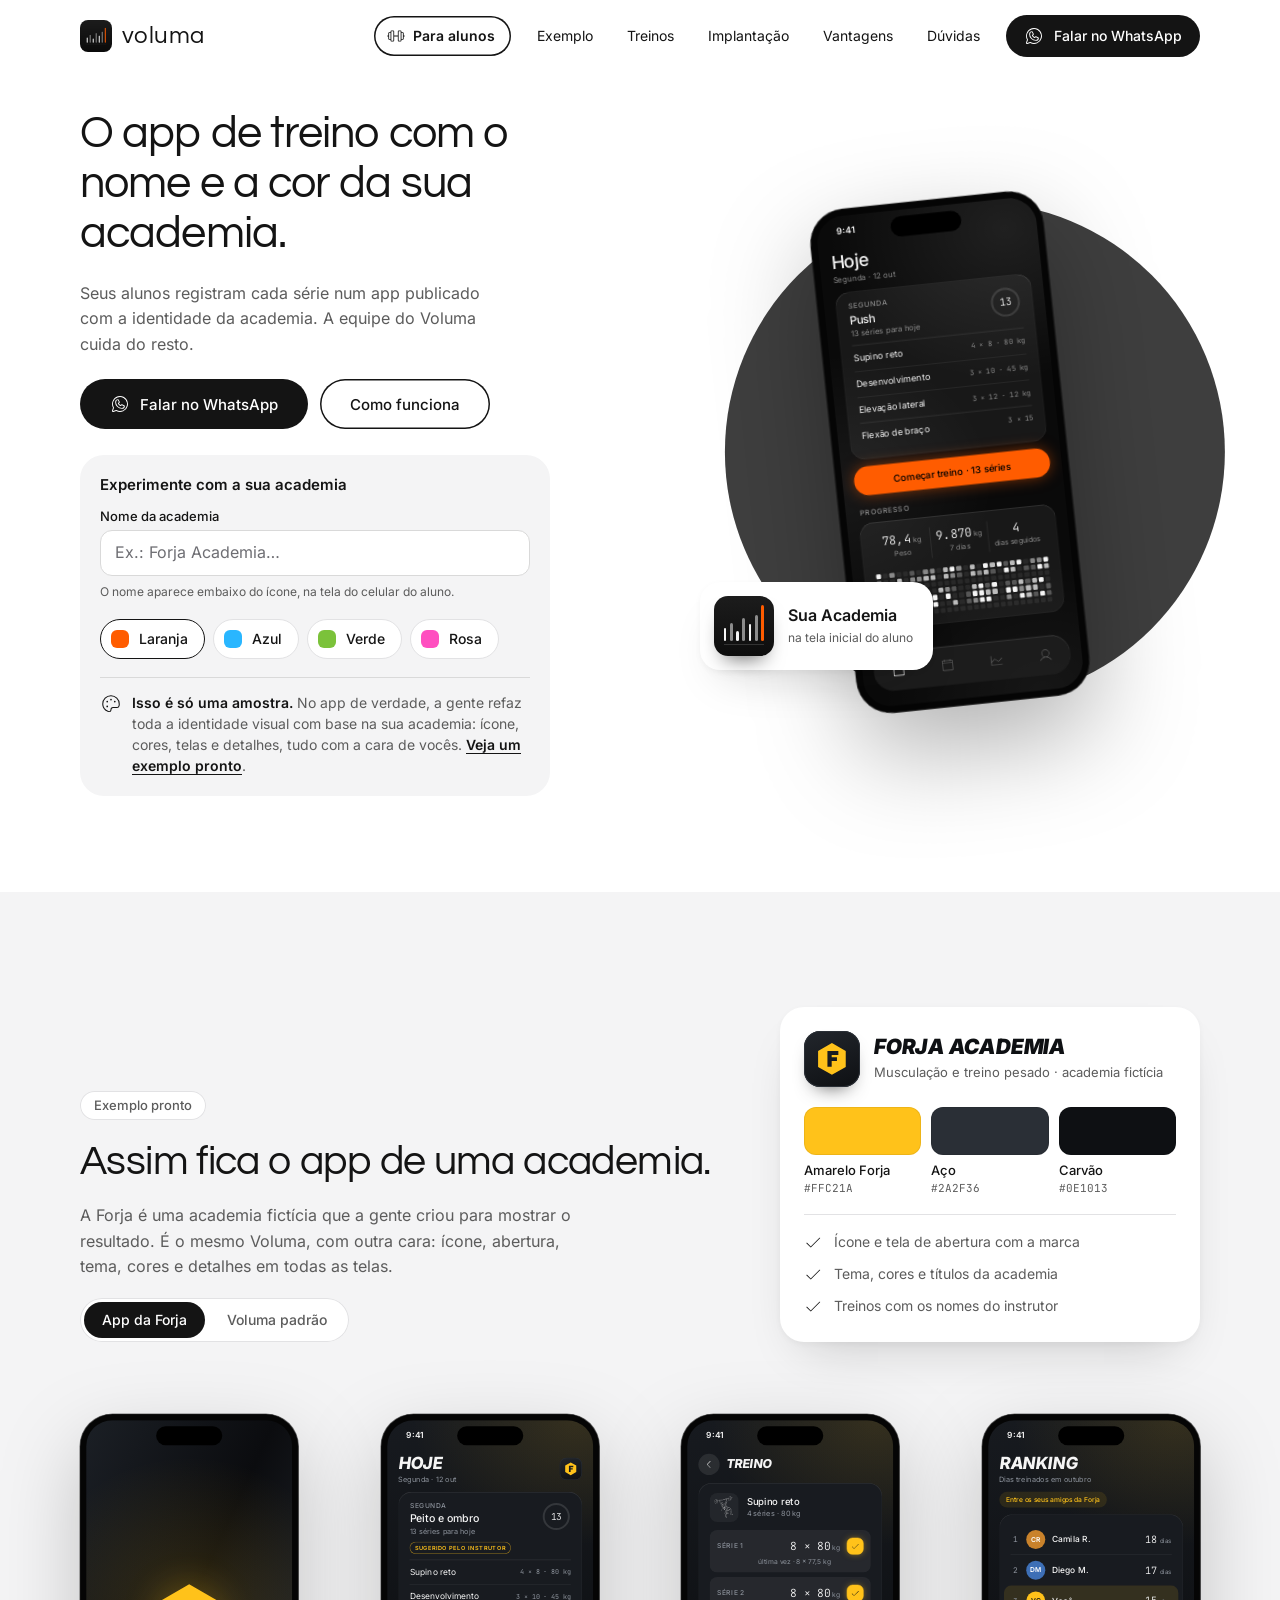
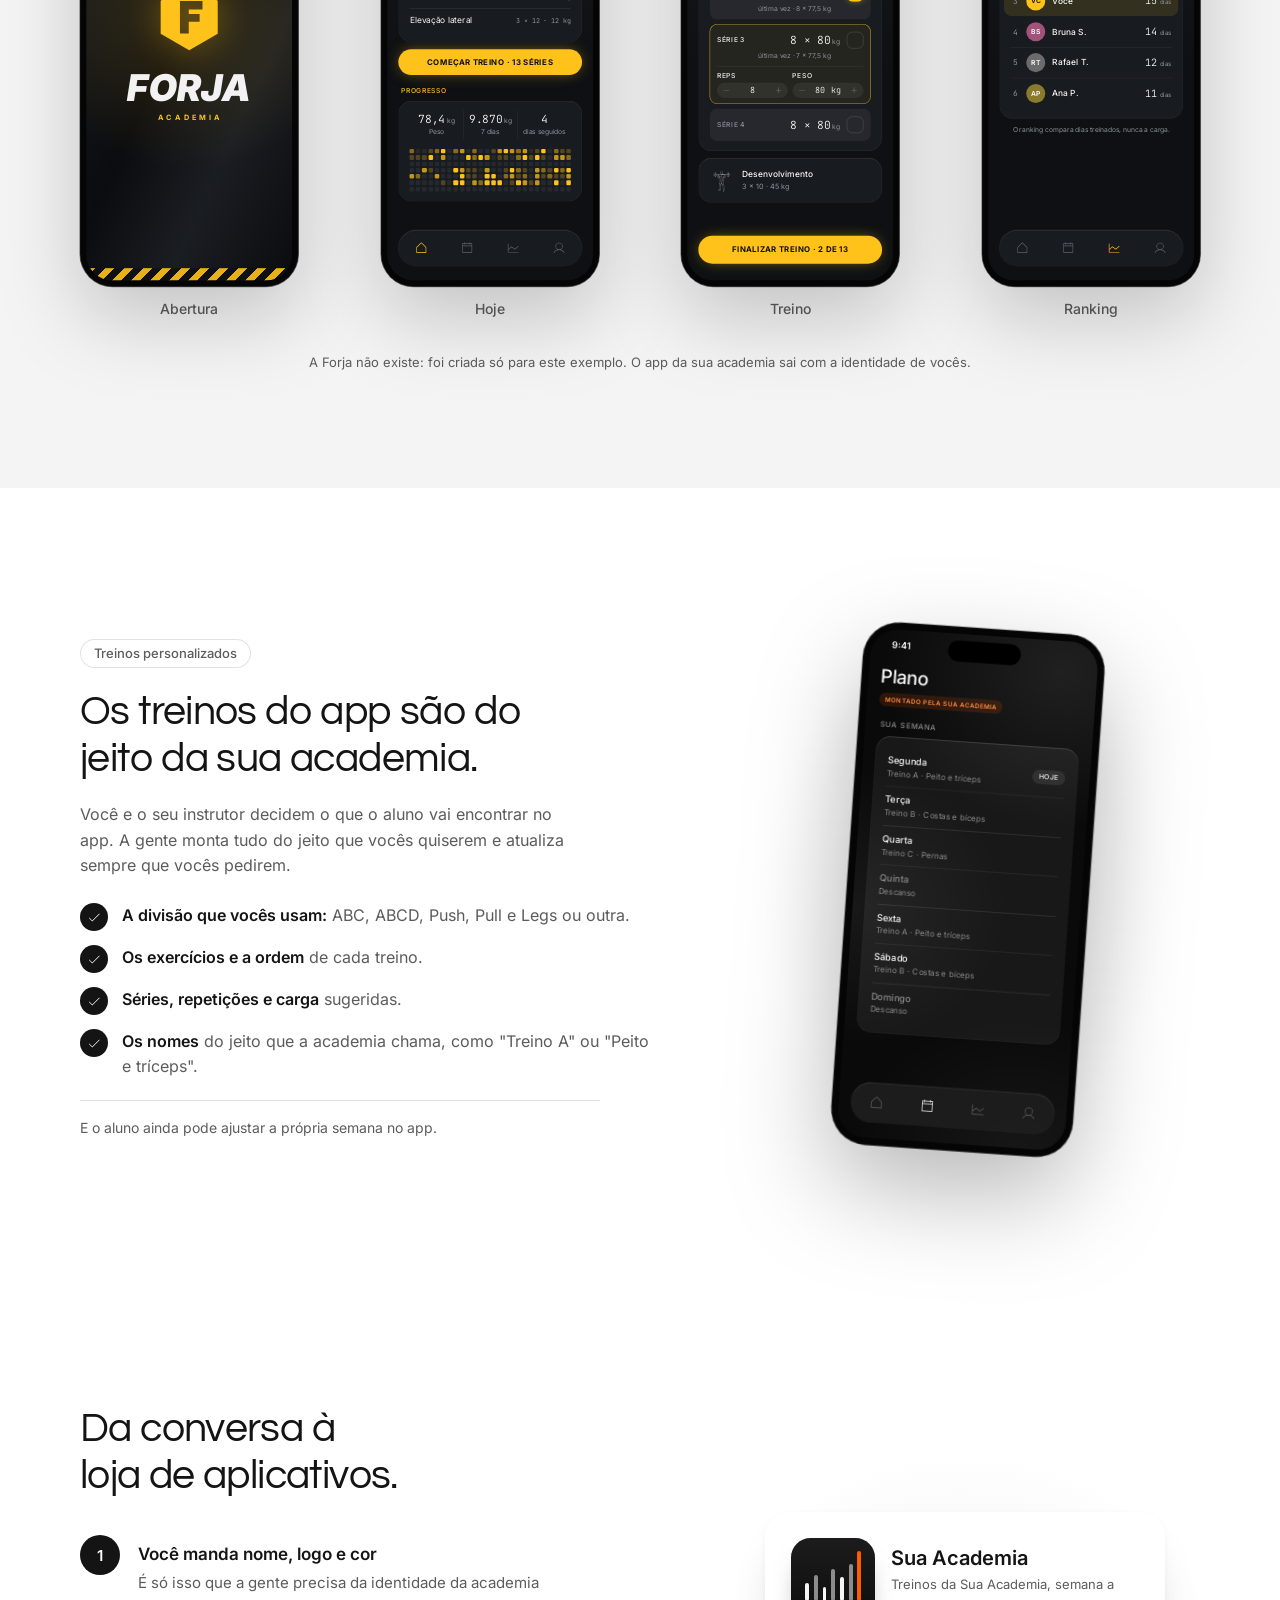
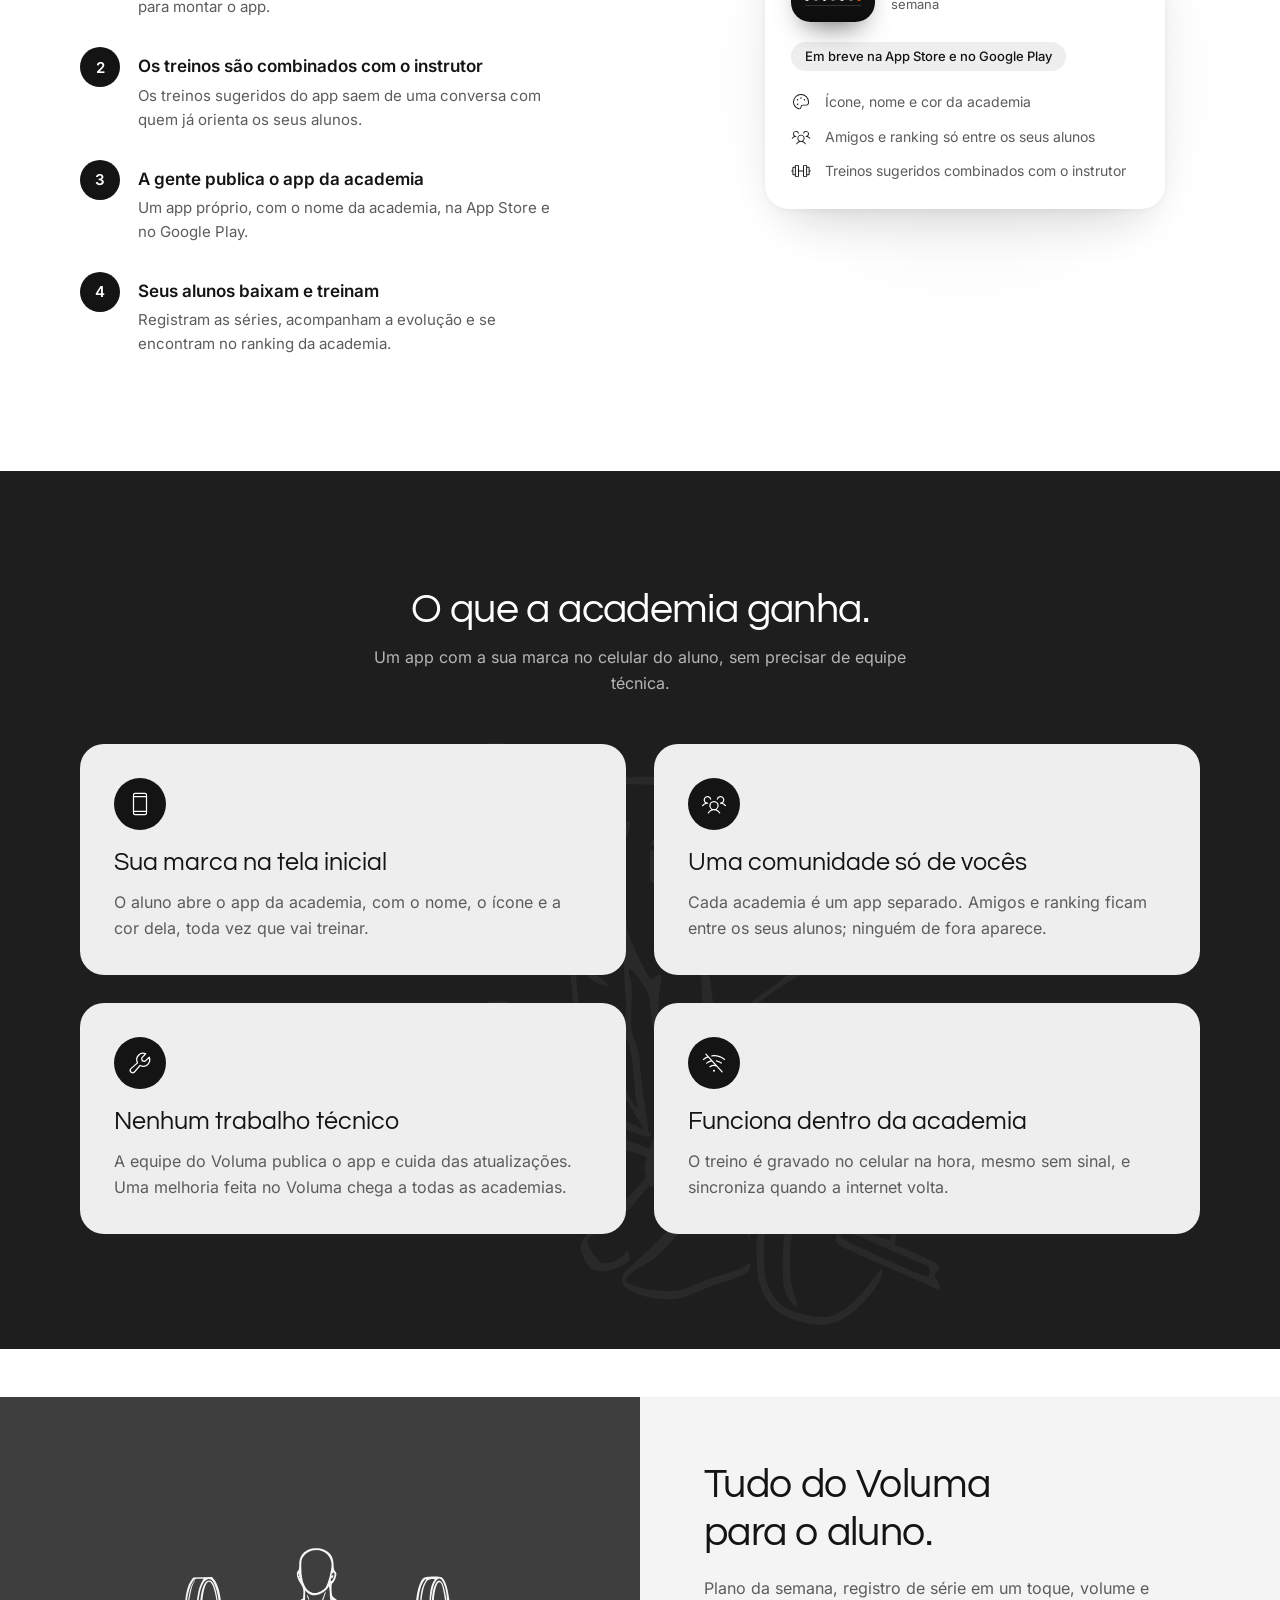
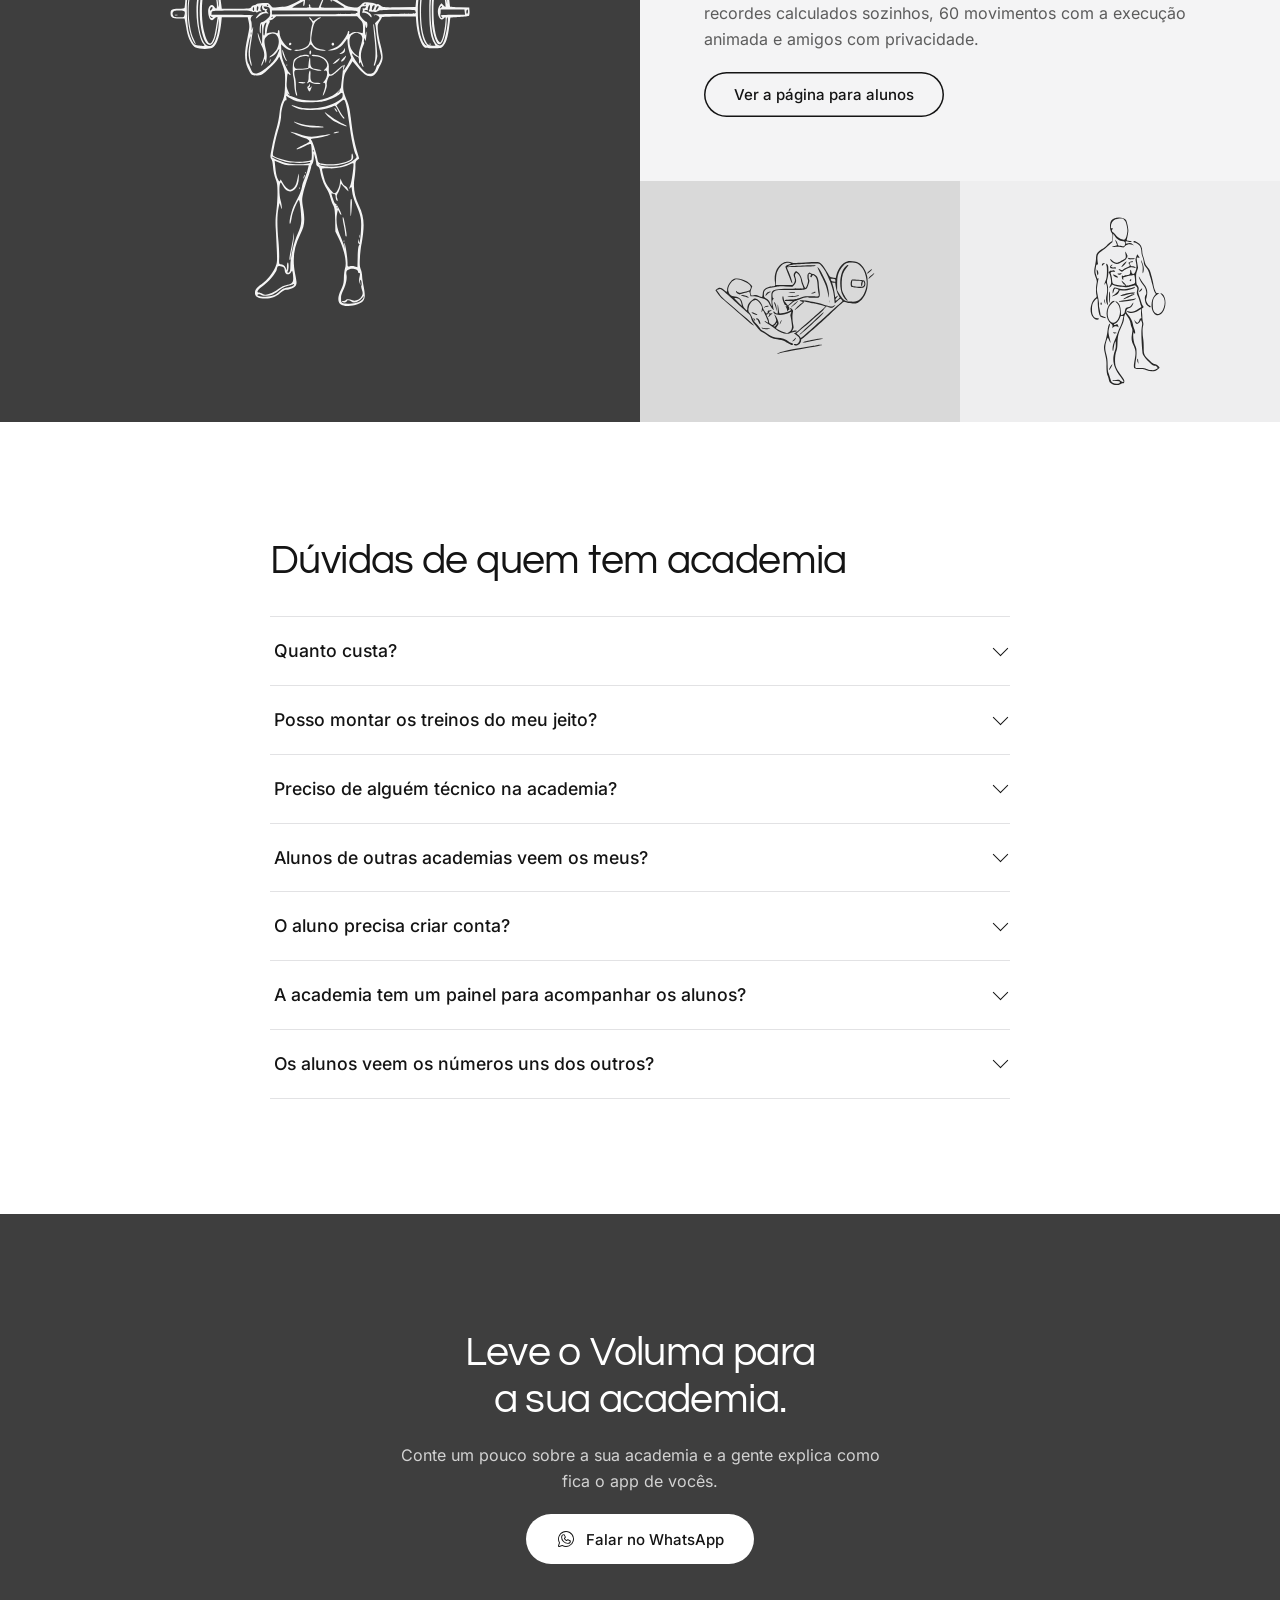
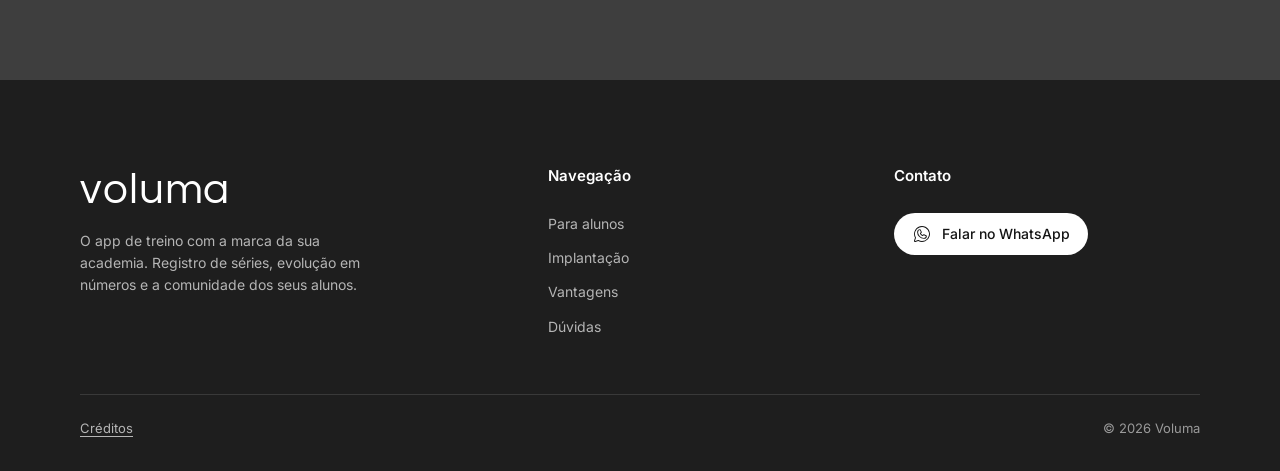
==== academias.html @ 9656b6da "Mostra um exemplo pronto de academia e destaca os treinos personalizados Na pagina para academias: -" ====
<!doctype html>
<html lang="pt-BR">
<head>
  <meta charset="utf-8">
  <meta name="viewport" content="width=device-width, initial-scale=1">
  <title>Voluma para academias · O app de treino com a marca da sua academia</title>
  <meta name="description" content="Seus alunos registram cada série num app com o nome, o ícone e a cor da sua academia. A equipe do Voluma publica e mantém o app para você.">
  <meta name="theme-color" content="#FFFFFF">
  <meta name="color-scheme" content="light">
  <meta property="og:title" content="Voluma para academias">
  <meta property="og:description" content="O app de treino com o nome e a cor da sua academia.">
  <meta property="og:type" content="website">
  <meta property="og:image" content="assets/icon.png">
  <link rel="icon" type="image/png" href="assets/icon.png">
  <link rel="apple-touch-icon" href="assets/icon.png">
  <link rel="preload" href="assets/fonts/questrial-latin-400-normal.woff2" as="font" type="font/woff2" crossorigin>
  <link rel="preload" href="assets/fonts/inter-latin-wght-normal.woff2" as="font" type="font/woff2" crossorigin>
  <link rel="stylesheet" href="styles.css?v=17">
</head>
<body>
  <a class="skip" href="#conteudo">Pular para o conteúdo</a>

  <!-- Sprite de icones: Phosphor Icons (peso light), MIT -->
  <svg width="0" height="0" style="position:absolute" aria-hidden="true">
    <symbol id="i-apple" viewBox="0 0 256 256"><path d="M219.4,167.84C201.71,155.69,198,135.12,198,120c0-18.42,13.86-34.29,22.12-42.12a6,6,0,0,0,0-8.71C208,57.7,187.07,50,168,50a70.23,70.23,0,0,0-40,12.55,69.6,69.6,0,0,0-89.31,8.08A72.63,72.63,0,0,0,18,123.35a125.11,125.11,0,0,0,39.53,88.33A37.85,37.85,0,0,0,83.6,222h87.7A37.83,37.83,0,0,0,199,210.07a122.6,122.6,0,0,0,17.54-24.2c6.55-12,5.77-13.75,5-15.48A6.07,6.07,0,0,0,219.4,167.84Zm-29.23,34A25.82,25.82,0,0,1,171.3,210H83.6A25.85,25.85,0,0,1,65.78,203,113.21,113.21,0,0,1,30,123a60.55,60.55,0,0,1,17.21-44A56.82,56.82,0,0,1,88,62h.81a57.35,57.35,0,0,1,35.44,12.71,6,6,0,0,0,7.5,0A57.39,57.39,0,0,1,168,62c13.89,0,28.81,4.68,39.11,12-9.44,10.14-21.1,26.59-21.1,46,0,23.78,7.81,42.6,22.66,54.77A107.33,107.33,0,0,1,190.17,201.89Zm-60-171.39A38,38,0,0,1,167,2h1a6,6,0,0,1,0,12h-1a26,26,0,0,0-25.18,19.5,6,6,0,1,1-11.62-3Z"/></symbol>
    <symbol id="i-play" viewBox="0 0 256 256"><path d="M238.84,115.93,71,19.89a14,14,0,0,0-14.12,0A13.68,13.68,0,0,0,50,31.87V224.13a13.68,13.68,0,0,0,6.92,11.94,14,14,0,0,0,14.12,0l167.8-96a13.75,13.75,0,0,0,0-24.14ZM62,217.5V38.5L151.51,128Zm98-81,22.19,22.19L78.4,218.07ZM78.4,37.93l103.79,59.4L160,119.52ZM233,129.58l-.1.06L193,152.49,168.49,128,193,103.51l39.94,22.85.1.06a1.76,1.76,0,0,1,0,3.16Z"/></symbol>
    <symbol id="i-wifi-slash" viewBox="0 0 256 256"><path d="M138,204a10,10,0,1,1-10-10A10,10,0,0,1,138,204ZM52.44,36A6,6,0,0,0,43.56,44L61.33,63.58a169.41,169.41,0,0,0-41.14,25,6,6,0,1,0,7.62,9.27A157.58,157.58,0,0,1,69.91,73l26.48,29.13a122.21,122.21,0,0,0-44.12,22.19,6,6,0,0,0,7.46,9.41,110,110,0,0,1,45.87-21.47l31.13,34.25A74.4,74.4,0,0,0,128,146a73.44,73.44,0,0,0-43.53,14.15A6,6,0,0,0,88,171a5.93,5.93,0,0,0,3.53-1.15,62,62,0,0,1,59.76-7.31L203.56,220a6,6,0,0,0,8.88-8.08ZM235.81,88.55A170.32,170.32,0,0,0,128,50a173.45,173.45,0,0,0-21.76,1.38,6,6,0,1,0,1.52,11.9A160.58,160.58,0,0,1,128,62,158.26,158.26,0,0,1,228.19,97.82a6,6,0,1,0,7.62-9.27Zm-39.54,45.2A6,6,0,0,0,200,135a6,6,0,0,0,3.73-10.7,122.26,122.26,0,0,0-50.9-23.81,6,6,0,1,0-2.43,11.75A110,110,0,0,1,196.27,133.75Z"/></symbol>
    <symbol id="i-lock" viewBox="0 0 256 256"><path d="M208,82H174V56a46,46,0,0,0-92,0V82H48A14,14,0,0,0,34,96V208a14,14,0,0,0,14,14H208a14,14,0,0,0,14-14V96A14,14,0,0,0,208,82ZM94,56a34,34,0,0,1,68,0V82H94ZM210,208a2,2,0,0,1-2,2H48a2,2,0,0,1-2-2V96a2,2,0,0,1,2-2H208a2,2,0,0,1,2,2Z"/></symbol>
    <symbol id="i-cloud" viewBox="0 0 256 256"><path d="M188.24,164.24a6,6,0,0,1-8.48,0L158,142.49V208a6,6,0,0,1-12,0V142.49l-21.76,21.75a6,6,0,0,1-8.48-8.48l32-32a6,6,0,0,1,8.48,0l32,32A6,6,0,0,1,188.24,164.24ZM160,42A86.1,86.1,0,0,0,82.43,90.88,62,62,0,1,0,72,214h40a6,6,0,0,0,0-12H72a50,50,0,0,1,0-100,50.68,50.68,0,0,1,5.91.36A85.54,85.54,0,0,0,74,128a6,6,0,0,0,12,0,74,74,0,1,1,103.6,67.85,6,6,0,0,0,4.8,11A86,86,0,0,0,160,42Z"/></symbol>
    <symbol id="i-eye-slash" viewBox="0 0 256 256"><path d="M52.44,36A6,6,0,0,0,43.56,44L64.44,67c-37.28,21.9-53.23,57-53.92,58.57a6,6,0,0,0,0,4.88c.34.77,8.66,19.22,27.24,37.8C55,185.47,84.62,206,128,206a124.91,124.91,0,0,0,52.57-11.25l23,25.29a6,6,0,0,0,8.88-8.08Zm48.62,71.32,45,49.52a34,34,0,0,1-45-49.52ZM128,194c-31.38,0-58.78-11.42-81.45-33.93A134.57,134.57,0,0,1,22.69,128c4.29-8.2,20.1-35.18,50-51.91L92.89,98.3a46,46,0,0,0,61.35,67.48l17.81,19.6A113.47,113.47,0,0,1,128,194Zm6.4-99.4a6,6,0,0,1,2.25-11.79,46.17,46.17,0,0,1,37.15,40.87,6,6,0,0,1-5.42,6.53l-.56,0a6,6,0,0,1-6-5.45A34.1,34.1,0,0,0,134.4,94.6Zm111.08,35.85c-.41.92-10.37,23-32.86,43.12a6,6,0,1,1-8-8.94A134.07,134.07,0,0,0,233.31,128a134.67,134.67,0,0,0-23.86-32.07C186.78,73.42,159.38,62,128,62a120.19,120.19,0,0,0-19.69,1.6,6,6,0,1,1-2-11.83A131.12,131.12,0,0,1,128,50c43.38,0,73,20.54,90.24,37.76,18.58,18.58,26.9,37,27.24,37.81A6,6,0,0,1,245.48,130.45Z"/></symbol>
    <symbol id="i-user-plus" viewBox="0 0 256 256"><path d="M254,136a6,6,0,0,1-6,6H230v18a6,6,0,0,1-12,0V142H200a6,6,0,0,1,0-12h18V112a6,6,0,0,1,12,0v18h18A6,6,0,0,1,254,136Zm-57.41,60.14a6,6,0,1,1-9.18,7.72C166.9,179.45,138.69,166,108,166s-58.89,13.45-79.41,37.86a6,6,0,0,1-9.18-7.72C35.14,177.41,55,164.48,77,158.25a66,66,0,1,1,62,0C161,164.48,180.86,177.41,196.59,196.14ZM108,154a54,54,0,1,0-54-54A54.06,54.06,0,0,0,108,154Z"/></symbol>
    <symbol id="i-check" viewBox="0 0 256 256"><path d="M228.24,76.24l-128,128a6,6,0,0,1-8.48,0l-56-56a6,6,0,0,1,8.48-8.48L96,191.51,219.76,67.76a6,6,0,0,1,8.48,8.48Z"/></symbol>
    <symbol id="i-caret-left" viewBox="0 0 256 256"><path d="M164.24,203.76a6,6,0,1,1-8.48,8.48l-80-80a6,6,0,0,1,0-8.48l80-80a6,6,0,0,1,8.48,8.48L88.49,128Z"/></symbol>
    <symbol id="i-plus" viewBox="0 0 256 256"><path d="M222,128a6,6,0,0,1-6,6H134v82a6,6,0,0,1-12,0V134H40a6,6,0,0,1,0-12h82V40a6,6,0,0,1,12,0v82h82A6,6,0,0,1,222,128Z"/></symbol>
    <symbol id="i-minus" viewBox="0 0 256 256"><path d="M222,128a6,6,0,0,1-6,6H40a6,6,0,0,1,0-12H216A6,6,0,0,1,222,128Z"/></symbol>
    <symbol id="i-arrow" viewBox="0 0 256 256"><path d="M198,64V168a6,6,0,0,1-12,0V78.48L68.24,196.24a6,6,0,0,1-8.48-8.48L177.52,70H88a6,6,0,0,1,0-12H192A6,6,0,0,1,198,64Z"/></symbol>
    <symbol id="i-home" viewBox="0 0 256 256"><path d="M217.9,110.1l-80-80a14,14,0,0,0-19.8,0l-80,80A13.92,13.92,0,0,0,34,120v96a6,6,0,0,0,6,6H216a6,6,0,0,0,6-6V120A13.92,13.92,0,0,0,217.9,110.1ZM210,210H46V120a2,2,0,0,1,.58-1.42l80-80a2,2,0,0,1,2.84,0l80,80A2,2,0,0,1,210,120Z"/></symbol>
    <symbol id="i-calendar" viewBox="0 0 256 256"><path d="M208,34H182V24a6,6,0,0,0-12,0V34H86V24a6,6,0,0,0-12,0V34H48A14,14,0,0,0,34,48V208a14,14,0,0,0,14,14H208a14,14,0,0,0,14-14V48A14,14,0,0,0,208,34ZM48,46H74V56a6,6,0,0,0,12,0V46h84V56a6,6,0,0,0,12,0V46h26a2,2,0,0,1,2,2V82H46V48A2,2,0,0,1,48,46ZM208,210H48a2,2,0,0,1-2-2V94H210V208A2,2,0,0,1,208,210Z"/></symbol>
    <symbol id="i-chart" viewBox="0 0 256 256"><path d="M230,208a6,6,0,0,1-6,6H32a6,6,0,0,1-6-6V48a6,6,0,0,1,12,0v98.78l54.05-47.3a6,6,0,0,1,7.55-.28l60.11,45.08,60.34-52.8a6,6,0,0,1,7.9,9l-64,56a6,6,0,0,1-7.55.28L96.29,111.72,38,162.72V202H224A6,6,0,0,1,230,208Z"/></symbol>
    <symbol id="i-user" viewBox="0 0 256 256"><path d="M229.19,213c-15.81-27.32-40.63-46.49-69.47-54.62a70,70,0,1,0-63.44,0C67.44,166.5,42.62,185.67,26.81,213a6,6,0,1,0,10.38,6C56.4,185.81,90.34,166,128,166s71.6,19.81,90.81,53a6,6,0,1,0,10.38-6ZM70,96a58,58,0,1,1,58,58A58.07,58.07,0,0,1,70,96Z"/></symbol>
    <symbol id="i-barbell" viewBox="0 0 256 256"><path d="M248,122H238V88a14,14,0,0,0-14-14H206V64a14,14,0,0,0-14-14H168a14,14,0,0,0-14,14v58H102V64A14,14,0,0,0,88,50H64A14,14,0,0,0,50,64V74H32A14,14,0,0,0,18,88v34H8a6,6,0,0,0,0,12H18v34a14,14,0,0,0,14,14H50v10a14,14,0,0,0,14,14H88a14,14,0,0,0,14-14V134h52v58a14,14,0,0,0,14,14h24a14,14,0,0,0,14-14V182h18a14,14,0,0,0,14-14V134h10a6,6,0,0,0,0-12ZM32,170a2,2,0,0,1-2-2V88a2,2,0,0,1,2-2H50v84Zm58,22a2,2,0,0,1-2,2H64a2,2,0,0,1-2-2V64a2,2,0,0,1,2-2H88a2,2,0,0,1,2,2Zm104,0a2,2,0,0,1-2,2H168a2,2,0,0,1-2-2V64a2,2,0,0,1,2-2h24a2,2,0,0,1,2,2Zm32-24a2,2,0,0,1-2,2H206V86h18a2,2,0,0,1,2,2Z"/></symbol>
    <symbol id="i-storefront" viewBox="0 0 256 256"><path d="M26.22,94.41A6,6,0,0,0,26,96v16A38,38,0,0,0,42,143V216a6,6,0,0,0,6,6H208a6,6,0,0,0,6-6V143A38,38,0,0,0,230,112V96a5.910,5.910,0,0,0-.23-1.64L215.43,44.15A14.07,14.07,0,0,0,202,34H54A14.07,14.07,0,0,0,40.57,44.15Zm25.89-47A2,2,0,0,1,54,46H202a2,2,0,0,1,1.92,1.45L216.05,90H40ZM102,102h52v10a26,26,0,0,1-52,0Zm-64,0H90v10a26,26,0,0,1-38.18,23,6,6,0,0,0-1.65-1A26,26,0,0,1,38,112ZM202,210H54V148.66a38,38,0,0,0,42-16.21,37.95,37.95,0,0,0,64,0,38,38,0,0,0,42,16.21Zm3.83-76a6,6,0,0,0-1.65,1A26,26,0,0,1,166,112V102h52v10A26,26,0,0,1,205.83,134Z"/></symbol>
    <symbol id="i-caret-down" viewBox="0 0 256 256"><path d="M212.24,100.24l-80,80a6,6,0,0,1-8.48,0l-80-80a6,6,0,0,1,8.48-8.48L128,167.51l75.760-75.750a6,6,0,0,1,8.480,8.480Z"/></symbol>
    <symbol id="i-arrow-right" viewBox="0 0 256 256"><path d="M220.24,132.24l-72,72a6,6,0,0,1-8.48-8.48L201.51,134H40a6,6,0,0,1,0-12H201.51L139.76,60.24a6,6,0,0,1,8.48-8.48l72,72A6,6,0,0,1,220.24,132.24Z"/></symbol>
    <symbol id="i-whatsapp" viewBox="0 0 256 256"><path d="M186.68,146.63l-32-16a6,6,0,0,0-6,.38L133,141.46A42.49,42.49,0,0,1,114.54,123L125,107.33a6,6,0,0,0,.38-6l-16-32A6,6,0,0,0,104,66a38,38,0,0,0-38,38,86.1,86.1,0,0,0,86,86,38,38,0,0,0,38-38A6,6,0,0,0,186.68,146.63ZM152,178a74.09,74.09,0,0,1-74-74,26,26,0,0,1,22.42-25.75l12.66,25.32-10.39,15.58a6,6,0,0,0-.54,5.63,54.43,54.43,0,0,0,29.07,29.07,6,6,0,0,0,5.63-.54l15.58-10.39,25.32,12.66A26,26,0,0,1,152,178ZM128,26A102,102,0,0,0,38.35,176.69L26.73,211.56a14,14,0,0,0,17.71,17.71l34.87-11.62A102,102,0,1,0,128,26Zm0,192a90,90,0,0,1-45.06-12.08,6.09,6.09,0,0,0-3-.81,6.2,6.2,0,0,0-1.9.31L40.65,217.88a2,2,0,0,1-2.53-2.53L50.58,178a6,6,0,0,0-.5-4.91A90,90,0,1,1,128,218Z"/></symbol>
    <symbol id="i-users-three" viewBox="0 0 256 256"><path d="M243.6,148.8a6,6,0,0,1-8.4-1.2A53.58,53.58,0,0,0,192,126a6,6,0,0,1,0-12,26,26,0,1,0-25.18-32.5,6,6,0,0,1-11.62-3,38,38,0,1,1,59.91,39.63A65.69,65.69,0,0,1,244.8,140.4,6,6,0,0,1,243.6,148.8ZM189.19,213a6,6,0,0,1-2.19,8.2,5.9,5.9,0,0,1-3,.81,6,6,0,0,1-5.2-3,59,59,0,0,0-101.62,0,6,6,0,1,1-10.38-6A70.1,70.1,0,0,1,103,182.55a46,46,0,1,1,50.1,0A70.1,70.1,0,0,1,189.19,213ZM128,178a34,34,0,1,0-34-34A34,34,0,0,0,128,178ZM70,120a6,6,0,0,0-6-6A26,26,0,1,1,89.18,81.49a6,6,0,1,0,11.62-3,38,38,0,1,0-59.91,39.63A65.69,65.69,0,0,0,11.2,140.4a6,6,0,1,0,9.6,7.2A53.58,53.58,0,0,1,64,126,6,6,0,0,0,70,120Z"/></symbol>
    <symbol id="i-wrench" viewBox="0 0 256 256"><path d="M224.91,69.75a6,6,0,0,0-9.63-2.16l-41.07,37.9L154.7,101.3l-4.19-19.51,37.9-41.07a6,6,0,0,0-2.16-9.63,70,70,0,0,0-89.77,94.39l-61.39,53c-.11.09-.21.19-.32.3A30,30,0,0,0,77.2,221.23c.11-.11.21-.21.3-.32l53-61.39a70,70,0,0,0,94.39-89.77ZM160,154a58,58,0,0,1-28-7.22,6,6,0,0,0-7.45,1.33L68.57,212.88a18,18,0,0,1-25.45-25.45l64.76-55.94A6,6,0,0,0,109.2,124a58,58,0,0,1,64-84.53L139.58,75.93a6,6,0,0,0-1.45,5.33l5.65,26.35a6,6,0,0,0,4.61,4.61l26.35,5.65a6,6,0,0,0,5.33-1.45L216.49,82.8A58.06,58.06,0,0,1,160,154Z"/></symbol>
    <symbol id="i-device-mobile" viewBox="0 0 256 256"><path d="M176,18H80A22,22,0,0,0,58,40V216a22,22,0,0,0,22,22h96a22,22,0,0,0,22-22V40A22,22,0,0,0,176,18ZM70,62H186V194H70ZM80,30h96a10,10,0,0,1,10,10V50H70V40A10,10,0,0,1,80,30Zm96,196H80a10,10,0,0,1-10-10V206H186v10A10,10,0,0,1,176,226Z"/></symbol>
    <!-- Marca da Forja, academia ficticia do exemplo pronto (desenho proprio) -->
    <symbol id="forja-mark" viewBox="0 0 64 64"><path fill="currentColor" fill-rule="evenodd" d="M32 3.5 56.7 17.75v28.5L32 60.5 7.3 46.25v-28.5ZM24 18h19.5v7.2H31.6v4h9.4v6.6h-9.4V46H24Z"/></symbol>
    <symbol id="i-palette" viewBox="0 0 256 256"><path d="M199.37,55.31A101.32,101.32,0,0,0,128,26h-1A102,102,0,0,0,26,128c0,42.09,26.07,77.44,68,92.26A30.21,30.21,0,0,0,104.11,222,30.06,30.06,0,0,0,134,192a18,18,0,0,1,18-18h46.21a29.82,29.82,0,0,0,29.25-23.31A102.71,102.71,0,0,0,230,127.11,101.25,101.25,0,0,0,199.37,55.31ZM215.76,148a17.89,17.89,0,0,1-17.55,14H152a30,30,0,0,0-30,30,18,18,0,0,1-24,17C61,195.86,38,164.85,38,128a90,90,0,0,1,89.07-90H128a90.34,90.34,0,0,1,90,89.22A90.46,90.46,0,0,1,215.76,148ZM138,76a10,10,0,1,1-10-10A10,10,0,0,1,138,76ZM94,100A10,10,0,1,1,84,90,10,10,0,0,1,94,100Zm0,56a10,10,0,1,1-10-10A10,10,0,0,1,94,156Zm88-56a10,10,0,1,1-10-10A10,10,0,0,1,182,100Z"/></symbol>
  </svg>

  <header class="nav">
    <div class="container nav__inner">
      <a class="brand" href="index.html" aria-label="Voluma, página inicial">
        <img src="assets/icon.png" alt="" width="32" height="32">
        <span translate="no">voluma</span>
      </a>
      <div class="nav__right">
        <nav aria-label="Seções">
          <a class="nav__switch" href="index.html"><svg aria-hidden="true"><use href="#i-barbell"/></svg>Para alunos</a>
          <a href="#exemplo">Exemplo</a>
          <a href="#treinos">Treinos</a>
          <a href="#implantacao">Implantação</a>
          <a href="#vantagens">Vantagens</a>
          <a href="#duvidas">Dúvidas</a>
        </nav>
        <a class="btn btn--sm" href="https://wa.me/NUMERO_PENDENTE?text=Ol%C3%A1!%20Tenho%20uma%20academia%20e%20quero%20conhecer%20o%20Voluma." target="_blank" rel="noopener" aria-label="Falar no WhatsApp"><svg aria-hidden="true"><use href="#i-whatsapp"/></svg><span class="nav__cta-text">Falar no WhatsApp</span></a>
      </div>
    </div>
  </header>

  <main id="conteudo">

    <!-- HERO: proposta + configurador ao vivo -->
    <section class="gh" aria-labelledby="gh-title">
      <div class="container gh__grid" data-gym-demo style="--gym:#FF5C00">
        <div class="gh__copy">
          <h1 class="display" id="gh-title">O app de treino com o nome e a cor da sua academia.</h1>
          <p class="lead">Seus alunos registram cada série num app publicado com a identidade da academia. A equipe do Voluma cuida do resto.</p>
          <div class="actions">
            <a class="btn" href="https://wa.me/NUMERO_PENDENTE?text=Ol%C3%A1!%20Tenho%20uma%20academia%20e%20quero%20conhecer%20o%20Voluma." target="_blank" rel="noopener"><svg aria-hidden="true"><use href="#i-whatsapp"/></svg>Falar no WhatsApp</a>
            <a class="btn btn--ghost" href="#implantacao">Como funciona</a>
          </div>
          <div class="config" data-color-only>
            <p class="config__title">Experimente com a sua academia</p>
            <div class="field">
              <label for="gym-name">Nome da academia</label>
              <input id="gym-name" name="gym-name" type="text" maxlength="22" autocomplete="organization" spellcheck="false" placeholder="Ex.: Forja Academia…" data-gym-input data-default="Sua Academia">
              <span class="field__help">O nome aparece embaixo do ícone, na tela do celular do aluno.</span>
            </div>
            <div class="swatches" role="group" aria-label="Cor da academia">
              <button type="button" class="swatch" style="--c:#FF5C00" aria-pressed="true" data-name="laranja">Laranja</button>
              <button type="button" class="swatch" style="--c:#29B6FF" aria-pressed="false" data-name="azul">Azul</button>
              <button type="button" class="swatch" style="--c:#7BC23A" aria-pressed="false" data-name="verde">Verde</button>
              <button type="button" class="swatch" style="--c:#FF4FC0" aria-pressed="false" data-name="rosa">Rosa</button>
            </div>
            <p class="sr-only" aria-live="polite" data-gym-live></p>
            <p class="config__note"><svg aria-hidden="true"><use href="#i-palette"/></svg><span><b>Isso é só uma amostra.</b> No app de verdade, a gente refaz toda a identidade visual com base na sua academia: ícone, cores, telas e detalhes, tudo com a cara de vocês. <a href="#exemplo">Veja um exemplo pronto</a>.</span></p>
          </div>
        </div>

        <div class="gh__visual">
          <div class="gh__disc" aria-hidden="true"></div>
          <div class="phone-wrap">
            <div class="phone" role="img" aria-label="Tela Hoje do app da academia, com a cor escolhida no botão principal">
              <div class="screen is-active" aria-hidden="true">
              <div class="status">9:41</div>
              <div class="app-head">
              <div class="app-title">Hoje</div>
              <div class="app-sub">Segunda · 12 out</div>
              </div>
              <div class="app-body">
              <div class="card">
              <div class="today-head">
              <div>
              <div class="lbl">SEGUNDA</div>
              <div class="sec">Push</div>
              <div class="meta">13 séries para hoje</div>
              </div>
              <div class="ring" style="--p:0">
              <svg viewBox="0 0 44 44"><circle cx="22" cy="22" r="19"/><circle class="ring__arc" cx="22" cy="22" r="19"/></svg>
              <span>13</span>
              </div>
              </div>
              <div class="ex-row"><span>Supino reto</span><span class="mono-sm">4 × 8 · 80 kg</span></div>
              <div class="ex-row"><span>Desenvolvimento</span><span class="mono-sm">3 × 10 · 45 kg</span></div>
              <div class="ex-row"><span>Elevação lateral</span><span class="mono-sm">3 × 12 · 12 kg</span></div>
              <div class="ex-row"><span>Flexão de braço</span><span class="mono-sm">3 × 15</span></div>
              </div>
              <div class="btn-accent">Começar treino · 13 séries</div>
              <div class="lbl lbl--section">PROGRESSO</div>
              <div class="card">
              <div class="stats">
              <div><b>78,4<i>kg</i></b><span>Peso</span></div>
              <div><b>9.870<i>kg</i></b><span>7 dias</span></div>
              <div><b>4</b><span>dias seguidos</span></div>
              </div>
              <div class="matrix" data-matrix="26" data-seed="7"></div>
              </div>
              </div>
              <div class="tabbar">
              <svg class="on"><use href="#i-home"/></svg>
              <svg><use href="#i-calendar"/></svg>
              <svg><use href="#i-chart"/></svg>
              <svg><use href="#i-user"/></svg>
              </div>
              </div>
            </div>
          </div>
          <div class="store-card" aria-hidden="true">
            <div class="app-icon app-icon--sm"><span></span><span></span><span></span><span></span><span></span><span></span><span class="hi"></span></div>
            <div>
              <b data-gym-name>Sua Academia</b>
              <small>na tela inicial do aluno</small>
            </div>
          </div>
        </div>
      </div>
    </section>

    <!-- EXEMPLO PRONTO: o app com a identidade de uma academia ficticia -->
    <section class="case" id="exemplo" aria-labelledby="case-title" data-look="forja">
      <div class="container">
        <div class="case__head">
          <div class="case__copy">
            <span class="case__tag">Exemplo pronto</span>
            <h2 class="h2" id="case-title">Assim fica o app de uma academia.</h2>
            <p class="lead">A Forja é uma academia fictícia que a gente criou para mostrar o resultado. É o mesmo Voluma, com outra cara: ícone, abertura, tema, cores e detalhes em todas as telas.</p>
            <div class="seg" role="group" aria-label="Comparar o app da Forja com o Voluma padrão">
              <button type="button" aria-pressed="true" data-look-btn="forja">App da Forja</button>
              <button type="button" aria-pressed="false" data-look-btn="voluma">Voluma padrão</button>
            </div>
          </div>

          <aside class="kit" aria-label="Identidade visual da Forja Academia">
            <div class="kit__brand">
              <span class="forja-icon" aria-hidden="true"><svg><use href="#forja-mark"/></svg></span>
              <div>
                <b>Forja Academia</b>
                <small>Musculação e treino pesado · academia fictícia</small>
              </div>
            </div>
            <div class="kit__colors">
              <span class="chip" style="--c:#FFC21A"><i></i><b>Amarelo Forja</b><code>#FFC21A</code></span>
              <span class="chip" style="--c:#2A2F36"><i></i><b>Aço</b><code>#2A2F36</code></span>
              <span class="chip" style="--c:#0E1013"><i></i><b>Carvão</b><code>#0E1013</code></span>
            </div>
            <ul class="kit__list">
              <li><svg aria-hidden="true"><use href="#i-check"/></svg>Ícone e tela de abertura com a marca</li>
              <li><svg aria-hidden="true"><use href="#i-check"/></svg>Tema, cores e títulos da academia</li>
              <li><svg aria-hidden="true"><use href="#i-check"/></svg>Treinos com os nomes do instrutor</li>
            </ul>
          </aside>
        </div>

        <div class="case__phones">
          <figure class="case__item">
            <div class="phone-wrap">
              <div class="phone" role="img" aria-label="Tela de abertura do app">
                <div class="screen splash is-active" aria-hidden="true">
                  <div class="splash__in only-forja">
                    <svg class="splash__mark"><use href="#forja-mark"/></svg>
                    <span class="forja-word forja-word--xl"><span>Forja</span><small>Academia</small></span>
                  </div>
                  <i class="hazard only-forja"></i>
                  <div class="splash__in only-voluma">
                    <img src="assets/icon.png" alt="" width="104" height="104" loading="lazy">
                    <span class="splash__voluma" translate="no">voluma</span>
                  </div>
                </div>
              </div>
            </div>
            <figcaption>Abertura</figcaption>
          </figure>

          <figure class="case__item">
            <div class="phone-wrap">
              <div class="phone" role="img" aria-label="Tela Hoje, com o treino do dia">
                <div class="screen is-active" aria-hidden="true">
                  <div class="status">9:41</div>
                  <div class="app-head app-head--brand">
                    <div>
                      <div class="app-title">Hoje</div>
                      <div class="app-sub">Segunda · 12 out</div>
                    </div>
                    <span class="forja-icon forja-icon--xs only-forja"><svg><use href="#forja-mark"/></svg></span>
                  </div>
                  <div class="app-body">
                    <div class="card">
                      <div class="today-head">
                        <div>
                          <div class="lbl">SEGUNDA</div>
                          <div class="sec">Peito e ombro</div>
                          <div class="meta">13 séries para hoje</div>
                          <span class="tag only-forja">SUGERIDO PELO INSTRUTOR</span>
                        </div>
                        <div class="ring" style="--p:0">
                          <svg viewBox="0 0 44 44"><circle cx="22" cy="22" r="19"/><circle class="ring__arc" cx="22" cy="22" r="19"/></svg>
                          <span>13</span>
                        </div>
                      </div>
                      <div class="ex-row"><span>Supino reto</span><span class="mono-sm">4 × 8 · 80 kg</span></div>
                      <div class="ex-row"><span>Desenvolvimento</span><span class="mono-sm">3 × 10 · 45 kg</span></div>
                      <div class="ex-row"><span>Elevação lateral</span><span class="mono-sm">3 × 12 · 12 kg</span></div>
                    </div>
                    <div class="btn-accent">Começar treino · 13 séries</div>
                    <div class="lbl lbl--section">PROGRESSO</div>
                    <div class="card">
                      <div class="stats">
                        <div><b>78,4<i>kg</i></b><span>Peso</span></div>
                        <div><b>9.870<i>kg</i></b><span>7 dias</span></div>
                        <div><b>4</b><span>dias seguidos</span></div>
                      </div>
                      <div class="matrix" data-matrix="26" data-seed="11"></div>
                    </div>
                  </div>
                  <div class="tabbar">
                    <svg class="on"><use href="#i-home"/></svg>
                    <svg><use href="#i-calendar"/></svg>
                    <svg><use href="#i-chart"/></svg>
                    <svg><use href="#i-user"/></svg>
                  </div>
                </div>
              </div>
            </div>
            <figcaption>Hoje</figcaption>
          </figure>

          <figure class="case__item">
            <div class="phone-wrap">
              <div class="phone" role="img" aria-label="Tela de treino, com as séries sendo marcadas">
                <div class="screen is-active" aria-hidden="true">
                  <div class="status">9:41</div>
                  <div class="app-head app-head--back">
                    <span class="back"><svg><use href="#i-caret-left"/></svg></span>
                    <div class="app-title app-title--sm">Treino</div>
                  </div>
                  <div class="app-body">
                    <div class="card">
                      <div class="ex-head">
                        <img src="assets/movements/bench-press.svg" alt="" width="52" height="52" loading="lazy">
                        <div><div class="sec sec--sm">Supino reto</div><div class="meta">4 séries · 80 kg</div></div>
                      </div>
                      <div class="set is-done">
                        <div class="set__line"><span class="lbl">SÉRIE 1</span><span class="set__val">8 × 80<i>kg</i></span><span class="cell"><svg><use href="#i-check"/></svg></span></div>
                        <div class="meta">última vez · 8 × 77,5 kg</div>
                      </div>
                      <div class="set is-done">
                        <div class="set__line"><span class="lbl">SÉRIE 2</span><span class="set__val">8 × 80<i>kg</i></span><span class="cell"><svg><use href="#i-check"/></svg></span></div>
                        <div class="meta">última vez · 8 × 77,5 kg</div>
                      </div>
                      <div class="set is-next">
                        <div class="set__line"><span class="lbl">SÉRIE 3</span><span class="set__val">8 × 80<i>kg</i></span><span class="cell"><svg><use href="#i-check"/></svg></span></div>
                        <div class="meta">última vez · 7 × 77,5 kg</div>
                        <div class="steppers">
                          <div class="stepper"><span class="lbl">REPS</span><span class="stepper__ctl"><svg><use href="#i-minus"/></svg><b>8</b><svg><use href="#i-plus"/></svg></span></div>
                          <div class="stepper"><span class="lbl">PESO</span><span class="stepper__ctl"><svg><use href="#i-minus"/></svg><b>80 kg</b><svg><use href="#i-plus"/></svg></span></div>
                        </div>
                      </div>
                      <div class="set">
                        <div class="set__line"><span class="lbl">SÉRIE 4</span><span class="set__val">8 × 80<i>kg</i></span><span class="cell"><svg><use href="#i-check"/></svg></span></div>
                      </div>
                    </div>
                    <div class="card card--row card--next">
                      <img src="assets/movements/overhead-press.svg" alt="" width="44" height="44" loading="lazy">
                      <div><b>Desenvolvimento</b><span class="meta">3 × 10 · 45 kg</span></div>
                    </div>
                  </div>
                  <div class="finish">Finalizar treino · 2 de 13</div>
                </div>
              </div>
            </div>
            <figcaption>Treino</figcaption>
          </figure>

          <figure class="case__item">
            <div class="phone-wrap">
              <div class="phone" role="img" aria-label="Ranking de dias treinados entre amigos da academia">
                <div class="screen is-active" aria-hidden="true">
                  <div class="status">9:41</div>
                  <div class="app-head">
                    <div class="app-title">Ranking</div>
                    <div class="app-sub">Dias treinados em outubro</div>
                  </div>
                  <div class="app-body">
                    <span class="scope"><span class="only-forja">Entre os seus amigos da Forja</span><span class="only-voluma">Entre os seus amigos</span></span>
                    <div class="card card--rank">
                      <div class="rank"><span class="rank__pos">1</span><span class="av" style="--av:#C9822B">CR</span><span class="rank__name">Camila R.</span><b>18<i>dias</i></b></div>
                      <div class="rank"><span class="rank__pos">2</span><span class="av" style="--av:#3D6FB6">DM</span><span class="rank__name">Diego M.</span><b>17<i>dias</i></b></div>
                      <div class="rank is-me"><span class="rank__pos">3</span><span class="av" style="--av:#555">VC</span><span class="rank__name">Você</span><b>15<i>dias</i></b></div>
                      <div class="rank"><span class="rank__pos">4</span><span class="av" style="--av:#A0527A">BS</span><span class="rank__name">Bruna S.</span><b>14<i>dias</i></b></div>
                      <div class="rank"><span class="rank__pos">5</span><span class="av" style="--av:#6B6B6B">RT</span><span class="rank__name">Rafael T.</span><b>12<i>dias</i></b></div>
                      <div class="rank"><span class="rank__pos">6</span><span class="av" style="--av:#8A7A2E">AP</span><span class="rank__name">Ana P.</span><b>11<i>dias</i></b></div>
                    </div>
                    <p class="rank__foot">O ranking compara dias treinados, nunca a carga.</p>
                  </div>
                  <div class="tabbar">
                    <svg><use href="#i-home"/></svg>
                    <svg><use href="#i-calendar"/></svg>
                    <svg class="on"><use href="#i-chart"/></svg>
                    <svg><use href="#i-user"/></svg>
                  </div>
                </div>
              </div>
            </div>
            <figcaption>Ranking</figcaption>
          </figure>
        </div>

        <p class="case__note">A Forja não existe: foi criada só para este exemplo. O app da sua academia sai com a identidade de vocês.</p>
      </div>
    </section>

    <!-- TREINOS: a academia decide os treinos que o aluno encontra no app -->
    <section class="train" id="treinos" aria-labelledby="train-title">
      <div class="container train__grid">
        <div class="train__copy">
          <span class="case__tag">Treinos personalizados</span>
          <h2 class="h2" id="train-title">Os treinos do app são do jeito da sua academia.</h2>
          <p class="lead">Você e o seu instrutor decidem o que o aluno vai encontrar no app. A gente monta tudo do jeito que vocês quiserem e atualiza sempre que vocês pedirem.</p>
          <ul class="train__list">
            <li><svg aria-hidden="true"><use href="#i-check"/></svg><span><b>A divisão que vocês usam:</b> ABC, ABCD, Push, Pull e Legs ou outra.</span></li>
            <li><svg aria-hidden="true"><use href="#i-check"/></svg><span><b>Os exercícios e a ordem</b> de cada treino.</span></li>
            <li><svg aria-hidden="true"><use href="#i-check"/></svg><span><b>Séries, repetições e carga</b> sugeridas.</span></li>
            <li><svg aria-hidden="true"><use href="#i-check"/></svg><span><b>Os nomes</b> do jeito que a academia chama, como "Treino A" ou "Peito e tríceps".</span></li>
          </ul>
          <p class="train__foot">E o aluno ainda pode ajustar a própria semana no app.</p>
        </div>

        <div class="train__visual">
          <div class="phone-wrap">
            <div class="phone" role="img" aria-label="Tela Plano com a semana de treinos montada pela academia">
              <div class="screen is-active" aria-hidden="true">
                <div class="status">9:41</div>
                <div class="app-head">
                  <div class="app-title">Plano</div>
                  <span class="tag">MONTADO PELA SUA ACADEMIA</span>
                </div>
                <div class="app-body">
                  <div class="lbl lbl--section">SUA SEMANA</div>
                  <div class="card card--list">
                    <div class="day"><div><b>Segunda</b><span>Treino A · Peito e tríceps</span></div><em>HOJE</em></div>
                    <div class="day"><div><b>Terça</b><span>Treino B · Costas e bíceps</span></div></div>
                    <div class="day"><div><b>Quarta</b><span>Treino C · Pernas</span></div></div>
                    <div class="day day--rest"><div><b>Quinta</b><span>Descanso</span></div></div>
                    <div class="day"><div><b>Sexta</b><span>Treino A · Peito e tríceps</span></div></div>
                    <div class="day"><div><b>Sábado</b><span>Treino B · Costas e bíceps</span></div></div>
                    <div class="day day--rest"><div><b>Domingo</b><span>Descanso</span></div></div>
                  </div>
                </div>
                <div class="tabbar">
                  <svg><use href="#i-home"/></svg>
                  <svg class="on"><use href="#i-calendar"/></svg>
                  <svg><use href="#i-chart"/></svg>
                  <svg><use href="#i-user"/></svg>
                </div>
              </div>
            </div>
          </div>
        </div>
      </div>
    </section>

    <!-- IMPLANTACAO: passos + ficha da loja -->
    <section class="offer" id="implantacao" aria-labelledby="impl-title">
      <div class="container offer__grid">
        <div>
          <h2 class="h2" id="impl-title">Da conversa à loja de aplicativos.</h2>
          <ol class="steps">
            <li><span class="num">1</span><div><h3>Você manda nome, logo e cor</h3><p>É só isso que a gente precisa da identidade da academia para montar o app.</p></div></li>
            <li><span class="num">2</span><div><h3>Os treinos são combinados com o instrutor</h3><p>Os treinos sugeridos do app saem de uma conversa com quem já orienta os seus alunos.</p></div></li>
            <li><span class="num">3</span><div><h3>A gente publica o app da academia</h3><p>Um app próprio, com o nome da academia, na App Store e no Google Play.</p></div></li>
            <li><span class="num">4</span><div><h3>Seus alunos baixam e treinam</h3><p>Registram as séries, acompanham a evolução e se encontram no ranking da academia.</p></div></li>
          </ol>
        </div>
        <div class="offer__visual">
          <article class="listing" aria-label="Exemplo de como o app da academia aparece na loja">
            <div class="listing__head" data-gym-demo-copy>
              <div class="app-icon app-icon--md"><span></span><span></span><span></span><span></span><span></span><span></span><span class="hi"></span></div>
              <div>
                <b data-gym-name>Sua Academia</b>
                <small data-gym-sub>Treinos da Sua Academia, semana a semana</small>
              </div>
            </div>
            <span class="listing__badge">Em breve na App Store e no Google Play</span>
            <ul>
              <li><svg aria-hidden="true"><use href="#i-palette"/></svg><span>Ícone, nome e cor da academia</span></li>
              <li><svg aria-hidden="true"><use href="#i-users-three"/></svg><span>Amigos e ranking só entre os seus alunos</span></li>
              <li><svg aria-hidden="true"><use href="#i-barbell"/></svg><span>Treinos sugeridos combinados com o instrutor</span></li>
            </ul>
          </article>
        </div>
      </div>
    </section>

    <!-- VANTAGENS: faixa escura, 4 cards -->
    <section class="band" id="vantagens" aria-labelledby="vant-title">
      <img class="band__bg" src="assets/movements/deadlift.svg" alt="" width="900" height="900" loading="lazy" aria-hidden="true">
      <div class="container">
        <h2 class="h2" id="vant-title">O que a academia ganha.</h2>
        <p class="lead-dark">Um app com a sua marca no celular do aluno, sem precisar de equipe técnica.</p>
        <div class="vgrid">
          <article class="vcard">
            <span class="vcard__icon"><svg aria-hidden="true"><use href="#i-device-mobile"/></svg></span>
            <h3>Sua marca na tela inicial</h3>
            <p>O aluno abre o app da academia, com o nome, o ícone e a cor dela, toda vez que vai treinar.</p>
          </article>
          <article class="vcard">
            <span class="vcard__icon"><svg aria-hidden="true"><use href="#i-users-three"/></svg></span>
            <h3>Uma comunidade só de vocês</h3>
            <p>Cada academia é um app separado. Amigos e ranking ficam entre os seus alunos; ninguém de fora aparece.</p>
          </article>
          <article class="vcard">
            <span class="vcard__icon"><svg aria-hidden="true"><use href="#i-wrench"/></svg></span>
            <h3>Nenhum trabalho técnico</h3>
            <p>A equipe do Voluma publica o app e cuida das atualizações. Uma melhoria feita no Voluma chega a todas as academias.</p>
          </article>
          <article class="vcard">
            <span class="vcard__icon"><svg aria-hidden="true"><use href="#i-wifi-slash"/></svg></span>
            <h3>Funciona dentro da academia</h3>
            <p>O treino é gravado no celular na hora, mesmo sem sinal, e sincroniza quando a internet volta.</p>
          </article>
        </div>
      </div>
    </section>

    <!-- PARA O ALUNO: bloco dividido -->
    <section class="split" aria-labelledby="aluno-title">
      <div class="split__dark">
        <img src="assets/movements/overhead-press.svg" alt="Figura animada do desenvolvimento com barra" width="420" height="420" loading="lazy">
      </div>
      <div class="split__panel">
        <h2 class="h2" id="aluno-title">Tudo do Voluma para o aluno.</h2>
        <p class="body">Plano da semana, registro de série em um toque, volume e recordes calculados sozinhos, 60 movimentos com a execução animada e amigos com privacidade.</p>
        <a class="btn btn--ghost" href="index.html">Ver a página para alunos</a>
      </div>
      <div class="split__tile split__tile--grey"><img src="assets/movements/dark/leg-press.svg" alt="" width="200" height="200" loading="lazy"></div>
      <div class="split__tile"><img src="assets/movements/dark/lateral-raise.svg" alt="" width="200" height="200" loading="lazy"></div>
    </section>

    <!-- DUVIDAS DE DONOS DE ACADEMIA -->
    <section class="faq" id="duvidas" aria-labelledby="faq-title" style="padding-top: clamp(72px, 9vw, 128px)">
      <div class="container faq__inner">
        <h2 class="h2" id="faq-title">Dúvidas de quem tem academia</h2>
        <div class="faq__list">
          <details><summary>Quanto custa?</summary><p>Chame a equipe no WhatsApp para conhecer as condições para a sua academia.</p></details>
          <details><summary>Posso montar os treinos do meu jeito?</summary><p>Pode. Você e o seu instrutor decidem a divisão, os exercícios, as séries, as repetições e a carga sugerida. A gente coloca no app do jeito que vocês quiserem e atualiza sempre que vocês pedirem.</p></details>
          <details><summary>Preciso de alguém técnico na academia?</summary><p>Não. A equipe do Voluma publica e mantém o app. A academia manda nome, logo e cor, e combina os treinos sugeridos com o instrutor.</p></details>
          <details><summary>Alunos de outras academias veem os meus?</summary><p>Não. Cada academia é um app separado: amigos e ranking ficam só entre os alunos dela.</p></details>
          <details><summary>O aluno precisa criar conta?</summary><p>Não. O app funciona sem conta. O login com Google só é usado para amigos e backup na nuvem.</p></details>
          <details><summary>A academia tem um painel para acompanhar os alunos?</summary><p>Ainda não. Hoje o app é focado no treino do aluno e na comunidade da academia.</p></details>
          <details><summary>Os alunos veem os números uns dos outros?</summary><p>Só entre amigos que aceitaram o pedido, e só se cada um ligar o compartilhamento. O ranking compara dias treinados, não a carga.</p></details>
        </div>
      </div>
    </section>

    <!-- CHAMADA FINAL -->
    <section class="cta-final" aria-labelledby="cta-title">
      <div class="container">
        <h2 class="h2" id="cta-title">Leve o Voluma para a sua academia.</h2>
        <p>Conte um pouco sobre a sua academia e a gente explica como fica o app de vocês.</p>
        <a class="btn btn--light" href="https://wa.me/NUMERO_PENDENTE?text=Ol%C3%A1!%20Tenho%20uma%20academia%20e%20quero%20conhecer%20o%20Voluma." target="_blank" rel="noopener"><svg aria-hidden="true"><use href="#i-whatsapp"/></svg>Falar no WhatsApp</a>
      </div>
    </section>
  </main>

  <footer class="footer">
    <div class="container footer__grid">
      <div class="footer__brand">
        <span class="footer__logo" translate="no">voluma</span>
        <p>O app de treino com a marca da sua academia. Registro de séries, evolução em números e a comunidade dos seus alunos.</p>
      </div>
      <nav aria-label="Rodapé">
        <h2>Navegação</h2>
        <a href="index.html">Para alunos</a>
        <a href="#implantacao">Implantação</a>
        <a href="#vantagens">Vantagens</a>
        <a href="#duvidas">Dúvidas</a>
      </nav>
      <div class="footer__stores">
        <h2>Contato</h2>
        <a class="btn btn--light btn--sm" href="https://wa.me/NUMERO_PENDENTE?text=Ol%C3%A1!%20Tenho%20uma%20academia%20e%20quero%20conhecer%20o%20Voluma." target="_blank" rel="noopener"><svg aria-hidden="true"><use href="#i-whatsapp"/></svg>Falar no WhatsApp</a>
      </div>
    </div>
    <div class="container footer__legal">
      <p><a href="creditos.html">Créditos</a></p>
      <p>© 2026 Voluma</p>
    </div>
  </footer>

  <script src="main.js?v=17" defer></script>
</body>
</html>
---- styles.css ----
/* Voluma landing, versao clara.
   Visual baseado na referencia SPIKE (Behance): fundo branco, cinzas #EEEEEF e
   #D9D9D9, grafite #3E3E3E, botoes pretos em pilula, display geometrico.
   O laranja da marca fica so como detalhe: grafico, caixa marcada, icone.
   As telas do app continuam escuras dentro do celular, como o app e.
   Raios: card 24, superficie interna 16, botao em pilula. */

@font-face {
  font-family: "Questrial";
  src: url("assets/fonts/questrial-latin-400-normal.woff2") format("woff2");
  font-weight: 400;
  font-display: swap;
}
@font-face {
  font-family: "Inter";
  src: url("assets/fonts/inter-latin-wght-normal.woff2") format("woff2-variations");
  font-weight: 100 900;
  font-display: swap;
}
@font-face {
  font-family: "JetBrains Mono";
  src: url("assets/fonts/jetbrains-mono-latin-wght-normal.woff2") format("woff2-variations");
  font-weight: 100 800;
  font-display: swap;
}

:root {
  color-scheme: light;
  --bg: #FFFFFF;
  --grey-1: #F4F4F5;
  --grey-2: #EEEEEF;
  --grey-3: #D9D9D9;
  --graphite: #3E3E3E;
  --ink: #141414;
  --ink-2: #5C5C5C;
  --line: #E2E2E4;
  --accent: #FF5C00;
  --r-card: 24px;
  --r-inner: 16px;
  --display: "Questrial", "Century Gothic", "Avenir Next", system-ui, sans-serif;
  --sans: "Inter", system-ui, -apple-system, "Segoe UI", sans-serif;
  --mono: "JetBrains Mono", ui-monospace, Consolas, monospace;
  --ease: cubic-bezier(0.23, 1, 0.32, 1);
  --ease-in-out: cubic-bezier(0.77, 0, 0.175, 1);
  --container: 1200px;
  --gutter: clamp(16px, 4vw, 40px);
  --shadow: 0 24px 48px -24px rgba(20, 20, 20, 0.22), 0 2px 6px rgba(20, 20, 20, 0.04);
  /* camadas: nav 10 */
}

*, *::before, *::after { box-sizing: border-box; }
html { scroll-behavior: smooth; scroll-padding-top: 84px; -webkit-text-size-adjust: 100%; -webkit-tap-highlight-color: transparent; scrollbar-color: #C9C9CC var(--bg); accent-color: var(--accent); caret-color: var(--accent); }
@media (pointer: fine) { html { overscroll-behavior: none; } }
body { margin: 0; background: var(--bg); color: var(--ink); font: 400 16px/1.6 var(--sans); -webkit-font-smoothing: antialiased; overflow-x: clip; }
img, svg { display: block; max-width: 100%; }
a { color: inherit; }
a, button { touch-action: manipulation; }
h1, h2, h3, p { margin: 0; }
ul, ol { margin: 0; padding: 0; list-style: none; }
::selection { background: var(--ink); color: #fff; }
:focus-visible { outline: 2px solid var(--ink); outline-offset: 3px; border-radius: 8px; }

main { overflow-x: clip; }
.container { width: 100%; max-width: var(--container); margin-inline: auto; padding-inline: var(--gutter); }
.center { display: flex; justify-content: center; }
.sr-only { position: absolute; width: 1px; height: 1px; overflow: hidden; clip: rect(0 0 0 0); white-space: nowrap; }
.skip { position: absolute; left: 16px; top: -48px; z-index: 30; padding: 8px 14px; border-radius: 999px; background: var(--ink); color: #fff; text-decoration: none; }
.skip:focus { top: 12px; }

/* Tipografia */
.display { font: 400 clamp(2.4rem, 4.4vw, 4rem)/1.12 var(--display); letter-spacing: -0.02em; text-wrap: pretty; max-width: 13ch; }
.h2 { font: 400 clamp(1.9rem, 3.2vw, 2.75rem)/1.15 var(--display); letter-spacing: -0.015em; text-wrap: balance; }
.h3 { font: 400 clamp(1.4rem, 2vw, 1.75rem)/1.2 var(--display); }
.lead { font-size: clamp(1rem, 1.25vw, 1.1rem); color: var(--ink-2); max-width: 42ch; }
.body { color: var(--ink-2); max-width: 56ch; }
.small { font-size: 14px; color: var(--ink-2); }

/* Botao preto em pilula, assinatura da referencia */
.btn {
  display: inline-flex;
  align-items: center;
  justify-content: center;
  gap: 10px;
  padding: 15px 30px;
  border: 0;
  border-radius: 999px;
  background: var(--ink);
  color: #fff;
  font: 500 15px/1 var(--sans);
  text-decoration: none;
  cursor: pointer;
  white-space: nowrap;
  transition: background-color 0.2s, transform 200ms var(--ease), box-shadow 200ms var(--ease);
}
.btn:hover { background: #2E2E2E; }
.btn:active { transform: scale(0.97); }

/* NAV */
.nav { position: sticky; top: 0; z-index: 10; background: rgba(255, 255, 255, 0.86); -webkit-backdrop-filter: blur(16px); backdrop-filter: blur(16px); }
.nav__inner { height: 72px; display: flex; align-items: center; justify-content: space-between; gap: 24px; padding-inline: max(var(--gutter), env(safe-area-inset-left)) max(var(--gutter), env(safe-area-inset-right)); }
.brand { display: inline-flex; align-items: center; gap: 10px; text-decoration: none; font: 400 24px/1 var(--display); letter-spacing: 0.02em; }
.brand img { border-radius: 8px; }
.nav nav { display: flex; gap: 6px; }
.nav nav a { padding: 8px 14px; border-radius: 999px; font-size: 14px; color: var(--ink); text-decoration: none; transition: background-color 0.2s; }
.nav nav a:hover { background: var(--grey-2); }
/* Troca de pagina (alunos <-> academias): primeiro item, em botao, sempre visivel. */
.nav nav { align-items: center; }
.nav nav a.nav__switch { display: inline-flex; align-items: center; gap: 8px; margin-right: 6px; padding: 9px 16px 9px 13px; border-radius: 999px; background: #fff; box-shadow: inset 0 0 0 1.5px var(--ink); color: var(--ink); font-weight: 600; transition: background-color 200ms var(--ease), color 200ms var(--ease), transform 160ms var(--ease); }
.nav__switch svg { width: 18px; height: 18px; fill: currentColor; flex: none; }
.nav nav a.nav__switch::after { display: none; }
.nav nav a.nav__switch:active { transform: scale(0.97); }
@media (hover: hover) and (pointer: fine) {
  .nav nav a.nav__switch:hover { background: var(--ink); color: #fff; }
}
/* Celular: segunda faixa no topo com todos os links em pilulas, sempre
   visivel. Se nao couber, arrasta para o lado. */
@media (max-width: 879px) {
  html { scroll-padding-top: 128px; }
  .nav__inner { flex-wrap: wrap; height: auto; row-gap: 10px; padding-top: 10px; padding-bottom: 10px; }
  .nav .nav__right { display: contents; }
  .nav .btn--sm { margin-left: auto; padding: 11px; }
  .nav .nav__cta-text { display: none; }
  .nav nav {
    order: 3;
    flex: 1 0 100%;
    gap: 6px;
    overflow-x: auto;
    overscroll-behavior-x: contain;
    scrollbar-width: none;
    margin-inline: calc(-1 * var(--gutter));
    padding: 2px calc(var(--gutter) + 28px) 2px var(--gutter);
    -webkit-mask: linear-gradient(90deg, #000 85%, transparent);
    mask: linear-gradient(90deg, #000 85%, transparent);
  }
  .nav nav::-webkit-scrollbar { display: none; }
  .nav nav a { flex: none; white-space: nowrap; padding: 8px 14px; border-radius: 999px; background: var(--grey-2); font-size: 14px; }
  .nav nav a::after { display: none; }
  .nav nav a.nav__switch { margin-right: 0; padding: 8px 14px 8px 11px; background: #fff; }
}

/* HERO */
.hero { position: relative; overflow: hidden; padding: clamp(16px, 3svh, 40px) 0 clamp(40px, 6svh, 72px); min-height: calc(100svh - 72px); display: grid; align-items: center; }
.hero__word {
  position: absolute;
  top: 50%;
  right: max(var(--gutter), 2.5vw);
  translate: 0 -50%;
  writing-mode: vertical-rl;
  rotate: 180deg;
  font: 400 min(8.5vw, 12svh, 9rem)/0.85 var(--display);
  letter-spacing: 0.04em;
  color: #FFFFFF;
  pointer-events: none;
}
.hero__disc {
  position: absolute;
  top: 50%;
  right: calc(-1 * clamp(260px, 22vw, 380px));
  width: min(clamp(560px, 50vw, 820px), calc(100svh - 96px));
  aspect-ratio: 1;
  translate: 0 -50%;
  border-radius: 50%;
  background: var(--graphite);
  display: flex;
  align-items: center;
  justify-content: flex-start;
  padding-left: clamp(70px, 6vw, 110px);
  pointer-events: none;
}
.hero__grid { position: relative; display: grid; grid-template-columns: minmax(0, 1fr) auto; align-items: center; gap: clamp(24px, 4vw, 64px); }
.hero__copy { display: grid; justify-items: start; gap: 26px; }
/* O celular fica sempre a esquerda da palavra; o --s e ajustado pelo JS
   para o topo inteiro (celular + miniaturas) caber na altura da tela. */
/* Um celular so, grande, a direita. As telas trocam pelos botoes em pilula
   embaixo do botao principal. O --s e ajustado pelo JS a altura da tela. */
.hero__stage { display: grid; justify-items: center; margin-right: calc(min(8.5vw, 12svh, 9rem) + clamp(28px, 4vw, 72px)); --s: 0.64; }
.phone-wrap--tilt { rotate: -7deg; filter: drop-shadow(0 40px 50px rgba(0, 0, 0, 0.28)); }
.switch-wrap { display: grid; justify-items: start; gap: 10px; margin-top: 8px; }
.switch-label { display: inline-flex; align-items: center; gap: 8px; font: 500 14px/1.3 var(--sans); color: var(--ink); }
.switch-label svg { width: 18px; height: 18px; fill: var(--accent); flex: none; }
.switch { display: flex; flex-wrap: wrap; gap: 4px; padding: 5px; border-radius: 999px; background: var(--grey-2); }
.switch__btn {
  display: inline-flex;
  align-items: center;
  gap: 8px;
  padding: 10px 16px;
  border: 0;
  border-radius: 999px;
  background: transparent;
  color: var(--ink);
  font: 500 14px/1 var(--sans);
  cursor: pointer;
  transition: background-color 200ms var(--ease), color 200ms var(--ease), transform 160ms var(--ease);
  position: relative;
  overflow: hidden;
}
/* Barrinha de progresso da demonstracao automatica: o botao enche e o
   celular troca quando ela completa. linear porque e progresso. */
.switch__btn::after { content: ""; position: absolute; left: 14px; right: 14px; bottom: 5px; height: 2px; border-radius: 2px; background: rgba(255, 255, 255, 0.7); transform: scaleX(0); transform-origin: left; }
.switch__btn.is-timing::after { animation: fillBar var(--dur, 3500ms) linear forwards; }
@keyframes fillBar { to { transform: scaleX(1); } }
/* Troca de tela: a nova desliza um pouco para cima enquanto aparece. */
.phone .screen { translate: 0 14px; }
.phone .screen.is-active { translate: 0 0; }
.switch__btn svg { width: 18px; height: 18px; fill: currentColor; flex: none; }
.switch__btn[aria-pressed="true"] { background: var(--ink); color: #fff; }
@media (max-width: 899px) {
  .hero__grid { grid-template-columns: 1fr; }
  .hero__stage { margin-right: 0; --s: 0.62; }
  .switch { display: grid; grid-template-columns: repeat(4, minmax(0, 1fr)); width: 100%; border-radius: 22px; }
  .switch__btn { flex-direction: column; gap: 6px; padding: 10px 4px 12px; font-size: 12px; }
  .switch__btn::after { left: 18px; right: 18px; bottom: 4px; }
  .switch-wrap { justify-items: stretch; }
  .switch-label svg { rotate: 90deg; }
  .hero__disc { top: auto; bottom: -160px; right: -220px; translate: none; width: 560px; }
  .hero__word { display: none; }
  .hero { min-height: 0; }
  .display { max-width: none; }
}

/* LOJAS */
.brands { padding: clamp(40px, 5vw, 64px) 0; text-align: center; }
.brands .h3 { margin-bottom: 6px; }
.brands__row { display: flex; justify-content: center; flex-wrap: wrap; gap: clamp(32px, 6vw, 80px); margin-top: 28px; }
.brand-logo { display: inline-flex; align-items: center; gap: 12px; font: 400 22px/1 var(--display); color: var(--ink); }
.brand-logo svg { width: 34px; height: 34px; fill: var(--ink); }

/* BLOCO DIVIDIDO */
.split { display: grid; grid-template-columns: 1fr 1fr 1fr 1fr; grid-template-rows: auto auto; margin-top: clamp(24px, 4vw, 48px); }
.split__dark { grid-column: 1 / 3; grid-row: 1 / 3; background: var(--graphite); display: grid; place-items: center; padding: clamp(24px, 4vw, 56px); min-height: clamp(380px, 42vw, 620px); }
.split__dark img { width: min(82%, 460px); height: auto; }
.split__panel { grid-column: 3 / 5; background: var(--grey-1); padding: clamp(32px, 5vw, 72px); display: grid; align-content: center; justify-items: start; gap: 20px; }
.split__tile { background: var(--grey-2); display: grid; place-items: center; padding: 28px; min-height: clamp(180px, 18vw, 280px); }
.split__tile--grey { background: var(--grey-3); }
.split__tile img { width: min(70%, 200px); height: auto; }
@media (max-width: 767px) {
  .split { grid-template-columns: 1fr 1fr; }
  .split__dark { grid-column: 1 / 3; grid-row: auto; min-height: 340px; }
  .split__panel { grid-column: 1 / 3; }
}

/* FAIXA DA MARCA */
.strip { display: flex; justify-content: center; padding: 20px 0; border-block: 1px solid var(--grey-3); overflow: hidden; white-space: nowrap; }
.strip__track { flex: none; display: flex; align-items: center; gap: clamp(18px, 3vw, 40px); }
.strip span { font: 400 clamp(1.6rem, 2.6vw, 2.3rem)/1 var(--display); color: var(--graphite); letter-spacing: 0.02em; }
.strip i { width: 10px; height: 10px; background: var(--grey-3); flex: none; }

/* COMO FUNCIONA */
.offer { padding: clamp(72px, 9vw, 128px) 0; overflow-x: clip; }
.offer__grid { display: grid; grid-template-columns: minmax(0, 1.1fr) minmax(0, 0.9fr); gap: clamp(40px, 6vw, 96px); align-items: center; }
.steps { display: grid; gap: 28px; margin-top: 36px; }
.steps li { display: grid; grid-template-columns: 40px 1fr; gap: 18px; align-items: start; }
.num { width: 40px; height: 40px; border-radius: 50%; background: var(--ink); color: #fff; display: grid; place-items: center; font: 600 15px/1 var(--sans); }
.steps h3 { font: 600 17px/1.3 var(--sans); margin: 8px 0 6px; }
.steps p { color: var(--ink-2); max-width: 46ch; font-size: 15px; }
.offer__visual { position: relative; padding: 20px 0 60px; justify-self: center; width: min(100%, 400px); }
.offer__visual::before { content: ""; position: absolute; inset: -40px -60px; background: radial-gradient(closest-side, var(--grey-2), transparent); z-index: -1; }
.pcard { background: #fff; border-radius: var(--r-card); padding: 18px 18px 22px; box-shadow: var(--shadow); width: 320px; max-width: 100%; }
.pcard__img { border-radius: var(--r-inner); background: #0A0A0A; color: #F5F5F5; display: grid; justify-items: center; gap: 8px; padding: 38px 16px 30px; }
.pcard__img b { font: 300 46px/1 var(--mono); letter-spacing: -0.03em; }
.pcard__img i, .big span { font: 400 13px/1 var(--sans); font-style: normal; color: #8A8A8A; margin-left: 4px; letter-spacing: normal; }
.pcard__img span { font: 500 11px/1 var(--sans); letter-spacing: 0.08em; color: #8A8A8A; }
.cnt, .pcard__img .cnt { font: inherit; letter-spacing: inherit; color: inherit; font-variant-numeric: tabular-nums; }
.pcard h3 { font: 600 16px/1.3 var(--sans); margin: 18px 4px 4px; }
.pcard__meta { display: flex; gap: 12px; padding: 0 4px; color: var(--ink-2); font-size: 13px; }
.pcard__meta span + span { padding-left: 12px; border-left: 1px solid var(--grey-3); }
.pcard__days { display: flex; gap: 8px; padding: 16px 4px 0; }
.pcard__days i { width: 20px; height: 20px; border-radius: 6px; background: var(--grey-2); }
.pcard__days i.on { background: var(--accent); }
.pcard__foot { padding: 14px 4px 0; font-size: 13px; color: var(--ink-2); }
.mini { position: absolute; right: -28px; bottom: 0; display: flex; gap: 12px; align-items: center; background: #fff; border-radius: 18px; padding: 14px 18px 14px 14px; box-shadow: var(--shadow); }
.mini small { display: block; font-size: 11px; color: var(--ink-2); }
.mini b { display: block; font: 600 14px/1.3 var(--sans); }
.mini__days { display: flex; gap: 4px; margin-top: 6px; }
.mini__days i { width: 9px; height: 9px; border-radius: 3px; background: var(--grey-3); }
.mini__days i.on { background: var(--c); }
.avatar { width: 40px; height: 40px; flex: none; border-radius: 50%; display: grid; place-items: center; font: 600 13px/1 var(--sans); color: #000; background: var(--c); }
@media (max-width: 899px) {
  .offer__grid { grid-template-columns: 1fr; }
  .mini { right: 0; }
}

/* MOVIMENTOS */
.collection { padding: clamp(40px, 6vw, 80px) 0 clamp(72px, 9vw, 120px); }
.collection .container > .body { margin-top: 12px; }
.cards { display: grid; grid-template-columns: repeat(3, minmax(0, 1fr)); gap: clamp(16px, 2.4vw, 32px); margin: 40px 0 36px; }
.mcard { background: #fff; border-radius: var(--r-card); padding: 14px 14px 20px; box-shadow: var(--shadow); transition: transform 0.3s var(--ease), box-shadow 0.3s var(--ease); }
.mcard__img { aspect-ratio: 1; border-radius: var(--r-inner); background: var(--grey-2); display: grid; place-items: center; }
.mcard__img img { width: 72%; height: auto; }
.card:nth-child(3n+2) .mcard__img { background: var(--grey-1); }
.mcard h3 { font: 600 16px/1.3 var(--sans); margin: 18px 6px 6px; }
.mcard p { display: flex; gap: 12px; padding: 0 6px; font-size: 13px; color: var(--ink-2); }
.mcard p span + span { padding-left: 12px; border-left: 1px solid var(--grey-3); }
.js .cards:not(.is-open) [data-more] { display: none; }
@media (max-width: 899px) { .cards { grid-template-columns: repeat(2, minmax(0, 1fr)); } }
@media (max-width: 519px) { .cards { grid-template-columns: 1fr; } }

/* NUMEROS: faixa escura, cards claros */
.band { position: relative; overflow: hidden; background: #1E1E1E; color: #fff; padding: clamp(72px, 9vw, 120px) 0; text-align: center; }
.band__bg { position: absolute; left: 50%; top: 50%; width: min(900px, 120vw); height: auto; translate: -50% -50%; opacity: 0.05; pointer-events: none; }
.band .container { position: relative; }
.band .h2 { margin-inline: auto; }
.band .body { color: #B5B5B5; margin: 12px auto 0; }
.band__cards { display: grid; grid-template-columns: repeat(3, minmax(0, 1fr)); gap: clamp(16px, 2.4vw, 32px); margin-top: 48px; text-align: left; }
.dcard { background: var(--grey-2); color: var(--ink); border-radius: var(--r-card); padding: 26px; display: flex; flex-direction: column; gap: 16px; min-height: 340px; }
.dcard h3 { font: 400 22px/1.2 var(--display); }
.dcard__note { font-size: 13px; color: var(--ink-2); }
.big { font: 300 clamp(2.6rem, 4vw, 3.2rem)/1 var(--mono); letter-spacing: -0.03em; font-variant-numeric: tabular-nums; }
.chart { flex: 1; min-height: 170px; }
.chart svg { width: 100%; height: 100%; overflow: visible; }
.chart text { font: 400 11px var(--mono); fill: var(--ink-2); font-variant-numeric: tabular-nums; }
.chart--line { flex: 1; min-height: 110px; }
.matrix { display: grid; grid-auto-flow: column; grid-template-rows: repeat(7, 1fr); gap: 4px; margin-top: auto; }
.matrix i { aspect-ratio: 1; border-radius: 3px; background: var(--grey-3); }
.matrix i[data-l="1"] { background: #A9A9AD; }
.matrix i[data-l="2"] { background: #7A7A7E; }
.matrix i[data-l="3"] { background: #4A4A4D; }
.matrix i[data-l="4"] { background: var(--ink); }
@media (max-width: 899px) { .band__cards { grid-template-columns: 1fr; } .dcard { min-height: 300px; } }

/* ACADEMIAS: card branco sobre painel cinza */
.gyms { padding: clamp(72px, 9vw, 128px) 0; }
.gyms__wrap { display: grid; grid-template-columns: minmax(0, 1fr) minmax(0, 1fr); align-items: center; }
.gyms__card { position: relative; z-index: 1; background: #fff; border-radius: var(--r-card); box-shadow: var(--shadow); padding: clamp(28px, 4vw, 52px); display: grid; gap: 18px; margin-right: -80px; }
.gyms__panel { background: var(--grey-2); border-radius: var(--r-card); min-height: 420px; display: grid; place-content: center; justify-items: center; gap: 14px; padding: 48px 48px 48px 128px; }
.swatches { display: flex; flex-wrap: wrap; gap: 8px; margin-top: 4px; }
.swatch { display: inline-flex; align-items: center; gap: 10px; padding: 10px 16px 10px 10px; border: 1px solid var(--line); border-radius: 999px; background: #fff; color: var(--ink); font: 500 14px/1 var(--sans); cursor: pointer; transition: border-color 0.2s, background-color 0.2s, transform 0.15s var(--ease); }
.swatch::before { content: ""; width: 18px; height: 18px; border-radius: 6px; background: var(--c); }
.swatch:hover { background: var(--grey-1); }
.swatch:active { transform: scale(0.97); }
.swatch[aria-pressed="true"] { border-color: var(--ink); }
.app-icon { width: 120px; height: 120px; border-radius: 28px; background: linear-gradient(180deg, #1C1C1C, #0D0D0D); box-shadow: 0 24px 40px -20px rgba(0, 0, 0, 0.6); display: flex; align-items: flex-end; justify-content: center; gap: 7px; padding: 0 20px 30px; position: relative; }
.app-icon::after { content: ""; position: absolute; left: 20px; right: 20px; bottom: 23px; height: 2px; background: #333; }
.app-icon span { width: 7px; border-radius: 4px; background: #F5F5F5; }
.app-icon span:nth-child(2n) { background: #8C8C8C; }
.app-icon span:nth-child(1) { height: 26px; } .app-icon span:nth-child(2) { height: 37px; }
.app-icon span:nth-child(3) { height: 21px; } .app-icon span:nth-child(4) { height: 46px; }
.app-icon span:nth-child(5) { height: 35px; } .app-icon span:nth-child(6) { height: 53px; }
.app-icon span.hi { height: 72px; background: var(--gym); transition: background-color 0.4s var(--ease); }
.app-name { font: 400 18px/1 var(--display); }
.gyms__btn { margin-top: 18px; border-radius: 999px; padding: 15px 24px; font: 500 14px/1 var(--sans); color: #000; background: var(--gym); white-space: nowrap; transition: background-color 0.4s var(--ease); }
@media (max-width: 899px) {
  .gyms__wrap { grid-template-columns: 1fr; }
  .gyms__card { margin: 0 0 -48px; }
  .gyms__panel { padding: 96px 24px 48px; min-height: 360px; }
}

/* DUVIDAS */
.faq { padding: 0 0 clamp(72px, 9vw, 128px); }
.faq__inner { max-width: 820px; display: grid; gap: 32px; }
.faq details { border-top: 1px solid var(--line); }
.faq details:last-child { border-bottom: 1px solid var(--line); }
.faq summary { list-style: none; cursor: pointer; display: flex; justify-content: space-between; align-items: center; gap: 24px; padding: 22px 4px; font: 500 clamp(1rem, 1.6vw, 1.1rem)/1.35 var(--sans); }
.faq summary::-webkit-details-marker { display: none; }
.faq summary::after { content: ""; flex: none; width: 11px; height: 11px; border-right: 1.5px solid var(--ink); border-bottom: 1.5px solid var(--ink); transform: translateY(-3px) rotate(45deg); transition: transform 0.3s var(--ease); }
.faq details[open] summary::after { transform: translateY(2px) rotate(225deg); }
.faq summary:hover { color: #000; }
.faq details p { color: var(--ink-2); max-width: 62ch; padding: 0 4px 24px; }

/* RODAPE escuro */
.footer { background: #1E1E1E; color: #fff; padding: clamp(56px, 7vw, 88px) 0 32px; }
.footer__grid { display: grid; grid-template-columns: 1.4fr 1fr 1fr; gap: 40px; }
.footer__logo { font: 400 44px/1 var(--display); letter-spacing: 0.02em; }
.footer__brand p { color: #B5B5B5; font-size: 14px; max-width: 34ch; margin-top: 18px; }
.footer h2 { font: 600 15px/1 var(--sans); margin-bottom: 18px; }
.footer nav { display: grid; align-content: start; gap: 12px; }
.footer nav a { color: #B5B5B5; text-decoration: none; font-size: 14px; transition: color 0.2s; }
.footer nav a:hover { color: #fff; }
.footer__stores { display: grid; align-content: start; justify-items: start; gap: 12px; }
.store { display: inline-flex; align-items: center; gap: 12px; padding: 10px 20px 10px 16px; border-radius: 999px; border: 1px solid rgba(255, 255, 255, 0.18); }
.store svg { width: 24px; height: 24px; fill: #fff; flex: none; }
.store > span { display: flex; flex-direction: column; font: 500 15px/1.15 var(--sans); white-space: nowrap; }
.store small { font-size: 11px; font-weight: 400; color: #B5B5B5; }
.footer__legal { display: flex; justify-content: space-between; gap: 24px; flex-wrap: wrap; margin-top: 56px; padding-top: 0; background: linear-gradient(rgba(255, 255, 255, 0.12), rgba(255, 255, 255, 0.12)) top / 100% 1px no-repeat content-box; font-size: 13px; color: #9A9A9A; }
.footer__legal p { margin-top: 24px; }
.footer__legal a { color: #fff; text-underline-offset: 3px; }
@media (max-width: 767px) { .footer__grid { grid-template-columns: 1fr; } }

/* ========== CELULAR: telas do app, tokens escuros do app ========== */
.phone-wrap { width: calc(390px * var(--s)); height: calc(844px * var(--s)); position: relative; }
.phone {
  --text: #F5F5F5; --text-2: #8A8A8A; --divider: rgba(255, 255, 255, 0.12); --border-strong: rgba(255, 255, 255, 0.18); --s2: rgba(255, 255, 255, 0.08);
  position: absolute; top: 0; left: 0; width: 390px; height: 844px; transform: scale(var(--s)); transform-origin: 0 0;
  border-radius: 58px; background: #050505; padding: 11px; color: var(--text);
  box-shadow: 0 0 0 1px rgba(0, 0, 0, 0.5), inset 0 0 0 1px rgba(255, 255, 255, 0.08);
}
.phone::after { content: ""; position: absolute; top: 22px; left: 50%; width: 118px; height: 34px; margin-left: -59px; border-radius: 999px; background: #000; z-index: 3; }
.screen {
  position: absolute; inset: 11px; overflow: hidden; border-radius: 47px; color: #F5F5F5;
  --text: #F5F5F5; --text-2: #8A8A8A; --divider: rgba(255, 255, 255, 0.12); --border-strong: rgba(255, 255, 255, 0.18); --s2: rgba(255, 255, 255, 0.08);
  background:
    radial-gradient(420px 360px at 85% 6%, rgba(255, 255, 255, 0.09), transparent 70%),
    radial-gradient(360px 320px at 0% 55%, rgba(255, 255, 255, 0.06), transparent 70%),
    radial-gradient(380px 300px at 80% 100%, rgba(255, 255, 255, 0.05), transparent 70%),
    #0A0A0A;
  font: 400 15px/1.35 var(--sans);
}
.phone .screen { opacity: 0; transition: opacity 0.35s var(--ease), translate 0.45s var(--ease); }
.phone .screen.is-active { opacity: 1; }
.screen .card { position: relative; background: rgba(255, 255, 255, 0.06); padding: 18px 20px; border-radius: 24px; box-shadow: inset 0 1px 0 rgba(255, 255, 255, 0.14), inset 0 0 0 1px rgba(255, 255, 255, 0.05); }

.status { height: 54px; padding: 18px 0 0 34px; font: 600 15px/1 var(--sans); }
.app-head { padding: 6px 20px 14px; }
.app-head--back { display: flex; align-items: center; gap: 12px; }
.app-title { font: 500 30px/1.15 var(--sans); letter-spacing: -0.02em; }
.app-title--sm { font-size: 22px; }
.app-sub { color: var(--text-2); font-size: 13px; margin-top: 2px; }
.back { width: 38px; height: 38px; border-radius: 999px; display: grid; place-items: center; background: rgba(255, 255, 255, 0.09); flex: none; }
.back svg { width: 18px; height: 18px; fill: var(--text); }
.app-body { padding: 0 20px; display: grid; gap: 12px; }
.lbl { font: 500 12px/1 var(--sans); letter-spacing: 0.08em; color: var(--text-2); }
.lbl--section { margin: 10px 0 0 4px; }
.sec { font: 500 19px/1.25 var(--sans); margin: 6px 0 2px; }
.sec--sm { font-size: 17px; margin: 0 0 2px; }
.meta { color: var(--text-2); font-size: 13px; }
.mono-sm { font: 400 12px/1 var(--mono); color: var(--text-2); }
.today-head { display: flex; justify-content: space-between; align-items: flex-start; gap: 16px; margin-bottom: 10px; }
.ring { position: relative; width: 52px; height: 52px; flex: none; }
.ring svg { width: 100%; height: 100%; transform: rotate(-90deg); }
.ring circle { fill: none; stroke: rgba(255, 255, 255, 0.12); stroke-width: 3; }
.ring .ring__arc { stroke: var(--text); stroke-linecap: round; stroke-dasharray: 119.4; stroke-dashoffset: calc(119.4 * (1 - var(--p))); }
.ring span { position: absolute; inset: 0; display: grid; place-items: center; font: 300 17px/1 var(--mono); }
.ex-row, .row { display: flex; justify-content: space-between; align-items: center; gap: 16px; padding: 11px 0; border-top: 0.5px solid var(--divider); white-space: nowrap; }
.btn-accent { border-radius: 999px; padding: 16px 20px; text-align: center; font: 500 16px/1 var(--sans); background: var(--accent); color: #000; box-shadow: 0 0 24px -2px rgba(255, 92, 0, 0.55); }
.btn-inline { border-radius: 999px; padding: 15px; text-align: center; background: var(--s2); font: 500 15px/1 var(--sans); }
.stats { display: grid; grid-template-columns: repeat(3, 1fr); text-align: center; }
.stats > div { display: grid; gap: 4px; padding: 4px 0; }
.stats > div + div { border-left: 0.5px solid var(--divider); }
.stats b { font: 300 20px/1.1 var(--mono); }
.stats i, .set__val i, .result-hero i { font: 400 12px/1 var(--sans); font-style: normal; color: var(--text-2); margin-left: 3px; letter-spacing: normal; }
.stats span { color: var(--text-2); font-size: 12px; }
.screen .matrix { gap: 3px; margin-top: 18px; }
.screen .matrix i { border-radius: 2px; background: rgba(255, 255, 255, 0.07); }
.screen .matrix i[data-l="1"] { background: rgba(245, 245, 245, 0.28); }
.screen .matrix i[data-l="2"] { background: rgba(245, 245, 245, 0.5); }
.screen .matrix i[data-l="3"] { background: rgba(245, 245, 245, 0.74); }
.screen .matrix i[data-l="4"] { background: #F5F5F5; }
.tabbar { position: absolute; left: 20px; right: 20px; bottom: 26px; height: 64px; border-radius: 999px; display: flex; justify-content: space-around; align-items: center; background: rgba(30, 30, 30, 0.92); box-shadow: inset 0 1px 0 rgba(255, 255, 255, 0.16), 0 0 0 1px rgba(255, 255, 255, 0.06); }
.tabbar svg { width: 24px; height: 24px; fill: #5E5E5E; }
.tabbar svg.on { fill: var(--text); }
.card--list { padding: 4px 20px; }
.day { display: flex; justify-content: space-between; align-items: center; padding: 11px 0; }
.day + .day { border-top: 0.5px solid var(--divider); }
.day b { display: block; font-weight: 500; }
.day span { color: var(--text-2); font-size: 13px; }
.day--rest b { color: var(--text-2); }
.day em { font: 500 11px/1 var(--sans); font-style: normal; letter-spacing: 0.08em; padding: 6px 10px; border-radius: 999px; background: var(--s2); }
.card--row { display: flex; align-items: center; gap: 14px; }
.card--row img { width: 44px; height: 44px; opacity: 0.6; }
.card--row b { display: block; font-weight: 500; }
.card--next { padding-block: 14px; }
.card--next img { opacity: 0.85; }
.ex-head { display: flex; align-items: center; gap: 14px; margin-bottom: 14px; }
.ex-head img { width: 52px; height: 52px; border-radius: 14px; background: var(--s2); padding: 4px; opacity: 0.85; }
.set { border-radius: 14px; background: var(--s2); padding: 10px 12px; margin-top: 8px; border: 1px solid transparent; transition: background-color 0.3s, border-color 0.3s; }
.set.is-next { background: rgba(255, 255, 255, 0.11); border-color: var(--border-strong); }
.set.is-next .lbl { color: var(--text); }
.set__line { display: flex; align-items: center; gap: 12px; min-height: 36px; }
.set__line .lbl { width: 62px; flex: none; }
.set__val { flex: 1; text-align: right; font: 300 20px/1 var(--mono); }
.cell { width: 30px; height: 30px; border-radius: 10px; border: 1px solid var(--border-strong); display: grid; place-items: center; flex: none; transition: background-color 0.25s var(--ease), box-shadow 0.25s var(--ease), border-color 0.25s; }
.cell svg { width: 16px; height: 16px; fill: #000; opacity: 0; transform: scale(0.6); transition: opacity 0.2s, transform 0.3s var(--ease); }
.set.is-done .cell { background: var(--accent); border-color: var(--accent); box-shadow: 0 0 14px -2px rgba(255, 92, 0, 0.7); }
.set.is-done .cell svg { opacity: 1; transform: none; }
.set .meta { padding: 2px 0 0 74px; font-size: 12px; }
.steppers { display: grid; grid-template-columns: 1fr 1fr; gap: 8px; margin-top: 10px; padding-top: 10px; border-top: 0.5px solid var(--divider); }
.set.is-done .steppers { display: none; }
.stepper { display: grid; gap: 6px; }
.stepper__ctl { display: flex; align-items: center; justify-content: space-between; border-radius: 999px; background: var(--s2); padding: 6px 10px; }
.stepper__ctl svg { width: 14px; height: 14px; fill: var(--text-2); }
.stepper__ctl b { font: 300 15px/1 var(--mono); }
.finish { position: absolute; left: 20px; right: 20px; bottom: 30px; border-radius: 999px; padding: 18px; text-align: center; font: 500 16px/1 var(--sans); background: rgba(30, 30, 30, 0.92); box-shadow: inset 0 1px 0 rgba(255, 255, 255, 0.16), 0 0 0 1px rgba(255, 255, 255, 0.06); }
.result-hero { display: grid; justify-items: center; gap: 10px; padding: 26px 0 18px; text-align: center; }
.result-hero b { font: 300 56px/1 var(--mono); letter-spacing: -0.03em; }
.result-hero i { font-size: 15px; }
.result-hero p { font-size: 15px; }
.card--rows { padding: 6px 20px; }
.card--rows .lbl { padding: 12px 0 6px; }
.card--rows .row:first-child { border-top: 0; }

/* ========== PAGINA PARA ACADEMIAS ==========
   Mesmo sistema da pagina principal; o que e so dela fica aqui. */
.btn svg { width: 20px; height: 20px; fill: currentColor; flex: none; }
.btn--sm { padding: 11px 18px; font-size: 14px; }
.btn--ghost { background: transparent; color: var(--ink); box-shadow: inset 0 0 0 1.5px var(--ink); }
.btn--ghost:hover { background: var(--grey-2); }
.btn--light { background: #fff; color: var(--ink); }
.btn--light:hover { background: var(--grey-2); }
.nav__right { display: flex; align-items: center; gap: 12px; }
.actions { display: flex; flex-wrap: wrap; gap: 12px; }

.gh { position: relative; overflow: hidden; padding: clamp(24px, 4svh, 48px) 0 clamp(56px, 8vw, 96px); }
.gh__grid { display: grid; grid-template-columns: minmax(0, 1fr) minmax(0, 0.9fr); gap: clamp(32px, 5vw, 72px); align-items: center; }
.gh__copy { display: grid; justify-items: start; gap: 22px; }
.gh .display { max-width: 18ch; font-size: clamp(2.1rem, 3.5vw, 3.2rem); }
.config { display: grid; gap: 14px; margin-top: 4px; padding: 20px; border-radius: var(--r-card); background: var(--grey-1); width: min(100%, 470px); }
.config__title { font: 600 15px/1.3 var(--sans); }
.field { display: grid; gap: 6px; }
.field label { font: 500 13px/1.2 var(--sans); }
.field input { font: 400 16px/1.2 var(--sans); padding: 12px 14px; border-radius: 12px; border: 1px solid var(--grey-3); background: #fff; color: var(--ink); width: 100%; }
.field input::placeholder { color: #6E6E73; }
.field input:focus-visible { outline: 2px solid var(--ink); outline-offset: 1px; border-color: var(--ink); }
.field__help { font-size: 12px; color: var(--ink-2); }
.config__note { display: grid; grid-template-columns: 22px 1fr; gap: 10px; align-items: start; margin-top: 4px; padding-top: 14px; border-top: 1px solid var(--grey-3); font-size: 14px; line-height: 1.5; color: var(--ink-2); }
.config__note svg { width: 22px; height: 22px; fill: var(--ink); margin-top: 1px; }
.config__note b { color: var(--ink); font-weight: 600; }
.gh__visual { position: relative; display: grid; place-items: center; min-height: calc(844px * var(--s) + 40px); --s: 0.6; }
.gh__disc { position: absolute; top: 50%; left: 55%; width: min(600px, 100%); aspect-ratio: 1; translate: -50% -50%; border-radius: 50%; background: var(--graphite); }
.gh__visual .phone-wrap { rotate: -6deg; filter: drop-shadow(0 40px 50px rgba(0, 0, 0, 0.3)); }
[data-gym-demo] .btn-accent { background: var(--gym); box-shadow: 0 0 24px -2px color-mix(in srgb, var(--gym) 55%, transparent); transition: background-color 0.4s var(--ease), box-shadow 0.4s var(--ease); }
.store-card { position: absolute; left: 0; bottom: 10%; display: flex; align-items: center; gap: 14px; padding: 14px 20px 14px 14px; background: #fff; border-radius: 20px; box-shadow: var(--shadow); max-width: 300px; }
.store-card b { display: block; font: 600 16px/1.2 var(--sans); }
.store-card small { display: block; font-size: 12px; color: var(--ink-2); margin-top: 3px; }
.app-icon--sm { zoom: 0.5; }
.app-icon--md { zoom: 0.7; }
[data-gym-demo-copy] { --gym: #FF5C00; }
@media (max-width: 899px) {
  .gh__grid { grid-template-columns: 1fr; }
  .gh__visual { --s: 0.56; margin-top: 12px; }
  .store-card { left: 0; bottom: 0; }
  .gh .display { max-width: none; }
}

.listing { background: #fff; border-radius: var(--r-card); box-shadow: var(--shadow); padding: 26px; width: min(100%, 420px); display: grid; gap: 20px; }
.listing__head { display: flex; align-items: center; gap: 16px; }
.listing__head b { display: block; font: 600 20px/1.2 var(--sans); }
.listing__head small { display: block; font-size: 13px; color: var(--ink-2); margin-top: 4px; }
.listing__badge { justify-self: start; padding: 8px 14px; border-radius: 999px; background: var(--grey-2); font: 500 13px/1 var(--sans); }
.listing ul { display: grid; gap: 12px; }
.listing li { display: grid; grid-template-columns: 22px 1fr; gap: 12px; font-size: 14px; color: var(--ink-2); }
.listing li svg { width: 20px; height: 20px; fill: var(--ink); margin-top: 1px; }

.band .lead-dark { color: #B5B5B5; max-width: 56ch; margin: 12px auto 0; }
.vgrid { display: grid; grid-template-columns: repeat(2, minmax(0, 1fr)); gap: clamp(16px, 2.4vw, 28px); margin-top: 48px; text-align: left; }
.vcard { background: var(--grey-2); color: var(--ink); border-radius: var(--r-card); padding: clamp(24px, 3vw, 34px); display: grid; gap: 12px; align-content: start; }
.vcard__icon { width: 52px; height: 52px; border-radius: 50%; background: var(--ink); display: grid; place-items: center; margin-bottom: 6px; }
.vcard__icon svg { width: 26px; height: 26px; fill: #fff; }
.vcard h3 { font: 400 clamp(1.3rem, 2vw, 1.55rem)/1.2 var(--display); }
.vcard p { color: var(--ink-2); max-width: 46ch; }
@media (max-width: 767px) { .vgrid { grid-template-columns: 1fr; } }

.cta-final { background: var(--graphite); color: #fff; padding: clamp(72px, 9vw, 120px) 0; text-align: center; }
.cta-final .container { display: grid; justify-items: center; gap: 20px; }
.cta-final .h2 { max-width: 20ch; }
.cta-final p { color: #D2D2D2; max-width: 50ch; }
.config__note a { color: var(--ink); font-weight: 600; text-underline-offset: 3px; }

/* ========== EXEMPLO PRONTO: academia ficticia (Forja) ==========
   As telas sao as mesmas do Voluma. O atributo data-look da secao troca o
   tema: "forja" (aco, carvao e amarelo) ou "voluma" (o padrao escuro). */
.case { padding: clamp(72px, 9vw, 128px) 0; background: var(--grey-1); overflow-x: clip; }
.case__head { display: grid; grid-template-columns: minmax(0, 1fr) minmax(0, 420px); gap: clamp(32px, 5vw, 72px); align-items: end; }
.case__copy { display: grid; justify-items: start; gap: 18px; }
.case__tag { font: 500 13px/1 var(--sans); padding: 8px 14px; border-radius: 999px; background: #fff; color: var(--ink-2); box-shadow: inset 0 0 0 1px var(--line); }
.case .lead { max-width: 52ch; }
.seg { display: inline-flex; gap: 4px; padding: 4px; border-radius: 999px; background: #fff; box-shadow: inset 0 0 0 1px var(--line); }
.seg button { border: 0; background: transparent; padding: 11px 18px; border-radius: 999px; font: 500 14px/1 var(--sans); color: var(--ink-2); cursor: pointer; transition: background-color 0.25s var(--ease), color 0.25s var(--ease), transform 0.15s var(--ease); }
.seg button:hover { color: var(--ink); }
.seg button:active { transform: scale(0.97); }
.seg button[aria-pressed="true"] { background: var(--ink); color: #fff; }
.seg button:focus-visible { outline: 2px solid var(--ink); outline-offset: 2px; }

.kit { background: #fff; border-radius: var(--r-card); box-shadow: var(--shadow); padding: 24px; display: grid; gap: 20px; }
.kit__brand { display: flex; align-items: center; gap: 14px; }
.kit__brand b { display: block; font: 900 21px/1.1 var(--sans); letter-spacing: -0.01em; text-transform: uppercase; color: #0E1013; transform: skewX(-8deg); transform-origin: left; }
.kit__brand small { display: block; font-size: 13px; color: var(--ink-2); margin-top: 4px; }
.kit__colors { display: grid; grid-template-columns: repeat(3, minmax(0, 1fr)); gap: 10px; }
.chip { display: grid; gap: 4px; }
.chip i { height: 48px; border-radius: 12px; background: var(--c); box-shadow: inset 0 0 0 1px rgba(0, 0, 0, 0.07); margin-bottom: 4px; }
.chip b { font: 500 13px/1.2 var(--sans); }
.chip code { font: 400 11px/1 var(--mono); color: var(--ink-2); }
.kit__list { display: grid; gap: 10px; padding-top: 16px; border-top: 1px solid var(--line); }
.kit__list li { display: grid; grid-template-columns: 20px 1fr; gap: 10px; font-size: 14px; color: var(--ink-2); }
.kit__list svg { width: 18px; height: 18px; fill: var(--ink); margin-top: 2px; }

.forja-icon { width: 56px; height: 56px; flex: none; border-radius: 16px; background: linear-gradient(160deg, #22262C, #0E1013); color: #FFC21A; display: grid; place-items: center; box-shadow: inset 0 0 0 1px #2A2F36, 0 10px 20px -12px rgba(0, 0, 0, 0.8); }
.forja-icon svg { width: 64%; height: 64%; }
.forja-icon--xs { width: 40px; height: 40px; border-radius: 12px; box-shadow: inset 0 0 0 1px #2A2F36; }
.forja-word { display: grid; justify-items: center; font: 900 22px/1 var(--sans); letter-spacing: -0.01em; text-transform: uppercase; }
.forja-word > span { display: block; transform: skewX(-9deg); }
.forja-word small { font: 700 11px/1 var(--sans); letter-spacing: 0.42em; padding-left: 0.42em; margin-top: 12px; color: #FFC21A; }

.case__phones { --s: 0.56; display: grid; grid-template-columns: repeat(4, max-content); justify-content: space-between; gap: 24px; margin-top: clamp(40px, 6vw, 72px); }
.case__item { display: grid; justify-items: center; gap: 16px; margin: 0; }
.case__item .phone-wrap { filter: drop-shadow(0 30px 40px rgba(0, 0, 0, 0.2)); }
.case__item figcaption { font: 500 14px/1 var(--sans); color: var(--ink-2); }
.case__note { margin-top: 36px; text-align: center; font-size: 13px; color: var(--ink-2); }

/* Telas que existem nas duas versoes */
.splash { display: grid; place-items: center; }
.splash__in { display: grid; justify-items: center; gap: 26px; }
.splash__mark { width: 132px; height: 132px; color: #FFC21A; filter: drop-shadow(0 0 30px rgba(255, 194, 26, 0.35)); }
.forja-word--xl { font-size: 66px; color: #F2F2F2; }
.forja-word--xl small { font-size: 13px; margin-top: 14px; }
.hazard { position: absolute; left: 0; right: 0; bottom: 0; height: 22px; background: repeating-linear-gradient(-45deg, #FFC21A 0 12px, #0E1013 12px 24px); opacity: 0.9; }
.splash__in img { width: 104px; height: 104px; border-radius: 26px; }
.splash__voluma { font: 400 34px/1 var(--display); color: #F5F5F5; }
.app-head--brand { display: flex; justify-content: space-between; align-items: center; gap: 12px; }
.tag { display: inline-block; margin-top: 10px; padding: 6px 9px; border-radius: 999px; font: 600 10px/1 var(--sans); letter-spacing: 0.08em; }
.scope { justify-self: start; padding: 8px 12px; border-radius: 999px; background: var(--s2); font: 500 12px/1 var(--sans); color: var(--text-2); }
.card--rank { padding: 6px 20px; }
.rank { display: flex; align-items: center; gap: 12px; padding: 10px 0; }
.rank + .rank { border-top: 0.5px solid var(--divider); }
.rank__pos { width: 16px; flex: none; text-align: center; font: 400 14px/1 var(--mono); color: var(--text-2); }
.av { width: 34px; height: 34px; flex: none; border-radius: 50%; display: grid; place-items: center; background: var(--av); color: #fff; font: 600 12px/1 var(--sans); }
.rank__name { flex: 1; font-weight: 500; }
.rank b { font: 300 18px/1 var(--mono); }
.rank b i { font: 400 11px/1 var(--sans); font-style: normal; color: var(--text-2); margin-left: 4px; }
.rank.is-me { margin-inline: -12px; padding-inline: 12px; border-radius: 14px; background: var(--s2); }
.rank.is-me, .rank.is-me + .rank { border-top-color: transparent; }
.rank__foot { font-size: 12px; color: var(--text-2); text-align: center; }

/* Mostra so o que e de cada versao */
.case[data-look="forja"] .only-voluma,
.case[data-look="voluma"] .only-forja { display: none; }

/* Versao Forja: aco, carvao e amarelo; titulos pesados e inclinados */
.case[data-look="forja"] .screen {
  --text: #F2F2F2; --text-2: #8D939C; --divider: rgba(255, 255, 255, 0.09); --border-strong: rgba(255, 255, 255, 0.2); --s2: rgba(255, 255, 255, 0.06);
  background:
    radial-gradient(420px 320px at 92% 0%, rgba(255, 194, 26, 0.13), transparent 70%),
    linear-gradient(180deg, #171A1F 0%, #0E1013 55%);
}
.case[data-look="forja"] .screen.splash {
  background:
    radial-gradient(420px 400px at 50% 42%, rgba(255, 194, 26, 0.16), transparent 70%),
    linear-gradient(115deg, #1B1F25 0%, #0B0C0F 45%, #1A1D22 70%, #0B0C0F 100%);
}
.case[data-look="forja"] .screen .card { background: #181B20; box-shadow: inset 0 1px 0 rgba(255, 255, 255, 0.07), inset 0 0 0 1px rgba(255, 255, 255, 0.05); }
.case[data-look="forja"] .app-title { font-weight: 800; text-transform: uppercase; letter-spacing: -0.01em; transform: skewX(-8deg); transform-origin: left; }
.case[data-look="forja"] .lbl--section { color: #FFC21A; }
.case[data-look="forja"] .tag { color: #FFC21A; box-shadow: inset 0 0 0 1px rgba(255, 194, 26, 0.55); }
.case[data-look="forja"] .ring .ring__arc { stroke: #FFC21A; }
.case[data-look="forja"] .btn-accent { background: #FFC21A; color: #0E1013; font-weight: 700; font-size: 14px; letter-spacing: 0.05em; text-transform: uppercase; box-shadow: 0 0 26px -6px rgba(255, 194, 26, 0.6); }
.case[data-look="forja"] .screen .matrix i { background: rgba(255, 255, 255, 0.06); }
.case[data-look="forja"] .screen .matrix i[data-l="1"] { background: rgba(255, 194, 26, 0.25); }
.case[data-look="forja"] .screen .matrix i[data-l="2"] { background: rgba(255, 194, 26, 0.48); }
.case[data-look="forja"] .screen .matrix i[data-l="3"] { background: rgba(255, 194, 26, 0.74); }
.case[data-look="forja"] .screen .matrix i[data-l="4"] { background: #FFC21A; }
.case[data-look="forja"] .tabbar { background: #181B20; box-shadow: inset 0 1px 0 rgba(255, 255, 255, 0.1), 0 0 0 1px rgba(255, 255, 255, 0.06); }
.case[data-look="forja"] .tabbar svg { fill: #5C626B; }
.case[data-look="forja"] .tabbar svg.on { fill: #FFC21A; }
.case[data-look="forja"] .set.is-next { background: rgba(255, 194, 26, 0.06); border-color: rgba(255, 194, 26, 0.7); }
.case[data-look="forja"] .set.is-done .cell { background: #FFC21A; border-color: #FFC21A; box-shadow: 0 0 14px -2px rgba(255, 194, 26, 0.6); }
.case[data-look="forja"] .cell svg { fill: #0E1013; }
.case[data-look="forja"] .finish { background: #FFC21A; color: #0E1013; font-weight: 700; font-size: 14px; letter-spacing: 0.05em; text-transform: uppercase; box-shadow: 0 0 26px -8px rgba(255, 194, 26, 0.7); }
.case[data-look="forja"] .rank.is-me { background: rgba(255, 194, 26, 0.12); }
.case[data-look="forja"] .rank.is-me .av { background: #FFC21A; color: #0E1013; }
.case[data-look="forja"] .scope { background: rgba(255, 194, 26, 0.1); color: #FFC21A; }
.case[data-look="voluma"] .rank.is-me .av { background: var(--accent); color: #000; }

@media (max-width: 1099px) {
  .case__phones { grid-template-columns: repeat(2, max-content); justify-content: center; column-gap: 48px; row-gap: 40px; }
}
@media (max-width: 899px) {
  .case__head { grid-template-columns: 1fr; align-items: start; }
  .kit { width: min(100%, 460px); }
}
@media (max-width: 599px) {
  /* No celular, as telas passam de lado, uma por vez */
  .case__phones { --s: 0.6; display: flex; justify-content: flex-start; gap: 20px; overflow-x: auto; scroll-snap-type: x mandatory; scroll-padding-inline: var(--gutter); margin: 12px calc(var(--gutter) * -1) 0; padding: 24px var(--gutter) 36px; scrollbar-width: none; }
  .case__phones::-webkit-scrollbar { display: none; }
  .case__item { flex: none; scroll-snap-align: start; }
  .case__item .phone-wrap { filter: drop-shadow(0 16px 22px rgba(0, 0, 0, 0.18)); }
  .case__note { margin-top: 8px; }
  .seg button { padding: 11px 14px; }
}

/* ========== TREINOS: a academia decide os treinos do app ========== */
.train { padding: clamp(72px, 9vw, 128px) 0; overflow-x: clip; }
.train__grid { display: grid; grid-template-columns: minmax(0, 1fr) minmax(0, 0.8fr); gap: clamp(40px, 6vw, 96px); align-items: center; }
.train__copy { display: grid; justify-items: start; gap: 20px; }
.train .lead { max-width: 50ch; }
.train__list { display: grid; gap: 14px; margin-top: 4px; }
.train__list li { display: grid; grid-template-columns: 28px 1fr; gap: 14px; align-items: start; color: var(--ink-2); }
.train__list svg { width: 28px; height: 28px; padding: 7px; border-radius: 50%; background: var(--ink); fill: #fff; }
.train__list b { color: var(--ink); font-weight: 600; }
.train__foot { width: min(100%, 520px); padding-top: 16px; border-top: 1px solid var(--line); font-size: 14px; color: var(--ink-2); }
.train__visual { --s: 0.62; position: relative; justify-self: center; padding: 24px 0; }
.train__visual::before { content: ""; position: absolute; inset: 6% -35%; background: radial-gradient(closest-side, var(--grey-2), transparent); z-index: -1; }
.train__visual .phone-wrap { rotate: 4deg; filter: drop-shadow(0 40px 50px rgba(0, 0, 0, 0.28)); }
.train .tag { margin-top: 8px; background: rgba(255, 92, 0, 0.14); color: #FF8A3D; }
@media (max-width: 899px) {
  .train__grid { grid-template-columns: 1fr; }
  .train__visual { --s: 0.56; }
}

/* ========== PAGINA DE CREDITOS ========== */
.credits { max-width: 760px; display: grid; justify-items: start; gap: 36px; padding-top: clamp(40px, 6vw, 72px); padding-bottom: clamp(72px, 9vw, 120px); }
.credits section { display: grid; gap: 10px; }
.credits h2 { font: 600 18px/1.3 var(--sans); }
.credits p { color: var(--ink-2); max-width: 62ch; }
.credits a:not(.btn) { color: var(--ink); text-underline-offset: 3px; }
.footer__legal p:first-child a { color: #B5B5B5; }
.footer__legal p:first-child a:hover { color: #fff; }

/* ========== MOVIMENTO ==========
   Curvas da skill animate (Emil Kowalski): --ease (saida forte) em entradas
   e hover, --ease-in-out no que se move pela tela. O estado padrao e sempre
   visivel; so anima com .js. As entradas usam as propriedades translate/scale
   (e nao transform) para nao brigar com o hover e o toque, que usam transform. */

/* Toque e clique: tudo que e clicavel afunda um pouco, como botao fisico. */
.brand-logo, .faq summary, .footer nav a { transition: transform 160ms var(--ease), color 0.2s, background-color 0.2s; }
.btn:active, .swatch:active, .vcard:active, .switch__btn:active, .mcard:active, .brand-logo:active, .faq summary:active, .footer nav a:active, .gyms__panel:active .app-icon { transform: scale(0.97); }
.mcard__img img, .split__tile img, .dcard, .pcard, .vcard, .listing, .store-card, .app-icon, .swatch::before { transition: transform 400ms var(--ease); }
.faq summary { border-radius: 12px; }

/* Mouse de verdade: realce ao passar por cima. No toque o hover "gruda",
   por isso fica atras do media query. */
@media (hover: hover) and (pointer: fine) {
  .btn:hover { transform: translateY(-2px); box-shadow: 0 12px 24px -12px rgba(20, 20, 20, 0.5); }
  .btn:active { transform: scale(0.97); }
  .nav nav a { position: relative; }
  .nav nav a:hover { background: transparent; }
  .nav nav a::after { content: ""; position: absolute; left: 14px; right: 14px; bottom: 3px; height: 1.5px; background: var(--ink); transform: scaleX(0); transform-origin: left; transition: transform 250ms var(--ease); }
  .nav nav a:hover::after { transform: scaleX(1); }
  .switch__btn:not([aria-pressed="true"]):hover { background: #fff; }
  .mcard:hover { transform: translateY(-6px); box-shadow: 0 32px 56px -24px rgba(20, 20, 20, 0.3), 0 2px 6px rgba(20, 20, 20, 0.04); }
  .mcard:hover .mcard__img img { transform: scale(1.07); }
  .split__tile:hover img { transform: scale(1.08) rotate(-2deg); }
  .dcard:hover, .pcard:hover, .vcard:hover, .listing:hover, .store-card:hover { transform: translateY(-5px); }
  .brand-logo:hover { transform: translateY(-3px); }
  .swatch:hover::before { transform: scale(1.18) rotate(10deg); }
  .faq summary:hover { background: var(--grey-1); }
  .footer nav a:hover { transform: translateX(4px); }
  .gyms__panel:hover .app-icon { transform: translateY(-6px) rotate(-4deg); }
  .phone-wrap--tilt { transition: transform 700ms var(--ease); }
}

/* Abrir a pagina: acontece uma vez, entao cabe capricho. Animacao CSS roda
   fora da thread principal e fica lisa mesmo com a pagina carregando. */
@media (prefers-reduced-motion: no-preference) {
  .js .hero h1 { animation: lineUp 1000ms var(--ease) 80ms both; }
  .js .hero .lead { animation: fadeUp 800ms var(--ease) 240ms both; }
  .js .hero .btn { animation: fadeUp 800ms var(--ease) 340ms both; }
  .js .hero__disc { animation: discIn 1200ms var(--ease) both; }
  .js .hero__word { animation: wordIn 1100ms var(--ease-in-out) 400ms both; }
  .js .hero__stage .phone-wrap { animation: rise 1100ms var(--ease) 150ms both; }
  .js .switch-wrap { animation: fadeUp 800ms var(--ease) 440ms both; }

  /* Os graficos se desenham quando entram na tela. */
  .js [data-anim] .bar { transform: scaleY(0); transform-box: fill-box; transform-origin: 50% 100%; transition: transform 0.9s var(--ease); transition-delay: calc(var(--i) * 45ms); }
  .js [data-anim].in .bar { transform: none; }
  .js [data-anim] .line { stroke-dasharray: 1; stroke-dashoffset: 1; transition: stroke-dashoffset 1.6s var(--ease) 0.2s; }
  .js [data-anim].in .line { stroke-dashoffset: 0; }
  .js [data-anim] .area { opacity: 0; transition: opacity 1s var(--ease) 0.9s; }
  .js [data-anim].in .area { opacity: 1; }

  /* Rolar a pagina: cada secao com a sua entrada, uma vez so. O JS marca os
     elementos (data-reveal) e o atraso de cascata (--d). */
  .js [data-reveal] { transition: opacity 700ms var(--ease) var(--d, 0ms), translate 800ms var(--ease) var(--d, 0ms), scale 800ms var(--ease) var(--d, 0ms), clip-path 900ms var(--ease-in-out) var(--d, 0ms); }
  .js [data-reveal="up"]:not([data-visible]) { opacity: 0; translate: 0 28px; }
  .js [data-reveal="left"]:not([data-visible]) { opacity: 0; translate: -40px 0; }
  .js [data-reveal="right"]:not([data-visible]) { opacity: 0; translate: 40px 0; }
  .js [data-reveal="pop"]:not([data-visible]) { opacity: 0; scale: 0.94; }
  .js [data-reveal="wipe"]:not([data-visible]) { clip-path: inset(0 100% 0 0); }
  .js [data-reveal="rise"]:not([data-visible]) { clip-path: inset(100% 0 0 0); }
}
@keyframes lineUp { from { opacity: 0; translate: 0 34px; clip-path: inset(0 0 100% 0); } to { clip-path: inset(-20% -10% -30% -10%); } }
@keyframes fadeUp { from { opacity: 0; translate: 0 18px; } }
@keyframes rise { from { opacity: 0; translate: 0 44px; } }
@keyframes discIn { from { opacity: 0; scale: 0.85; } }
@keyframes wordIn { from { clip-path: inset(100% 0 0 0); } to { clip-path: inset(0 0 0 0); } }
@keyframes nudge { 50% { translate: 0 7px; } }

/* Faixa da marca: desliza junto com a rolagem (Chrome e Edge; nos outros
   navegadores fica parada). */
@keyframes drift { from { translate: 8% 0; } to { translate: -8% 0; } }
@supports (animation-timeline: view()) {
  @media (prefers-reduced-motion: no-preference) {
    .strip__track { animation: drift linear both; animation-timeline: view(); }
  }
}

/* Duvidas: a resposta abre deslizando onde o navegador suporta. */
@supports (interpolate-size: allow-keywords) and selector(::details-content) {
  :root { interpolate-size: allow-keywords; }
  .faq details::details-content { height: 0; overflow: clip; transition: height 250ms var(--ease), content-visibility 250ms allow-discrete; }
  .faq details[open]::details-content { height: auto; }
}

/* Menos movimento: sem deslocamento, so um fade curto. */
@media (prefers-reduced-motion: reduce) {
  html { scroll-behavior: auto; }
  .phone .screen { transition: none; translate: none; }
  .js [data-reveal] { transition: opacity 400ms ease var(--d, 0ms); }
  .js [data-reveal]:not([data-visible]) { opacity: 0; }
}
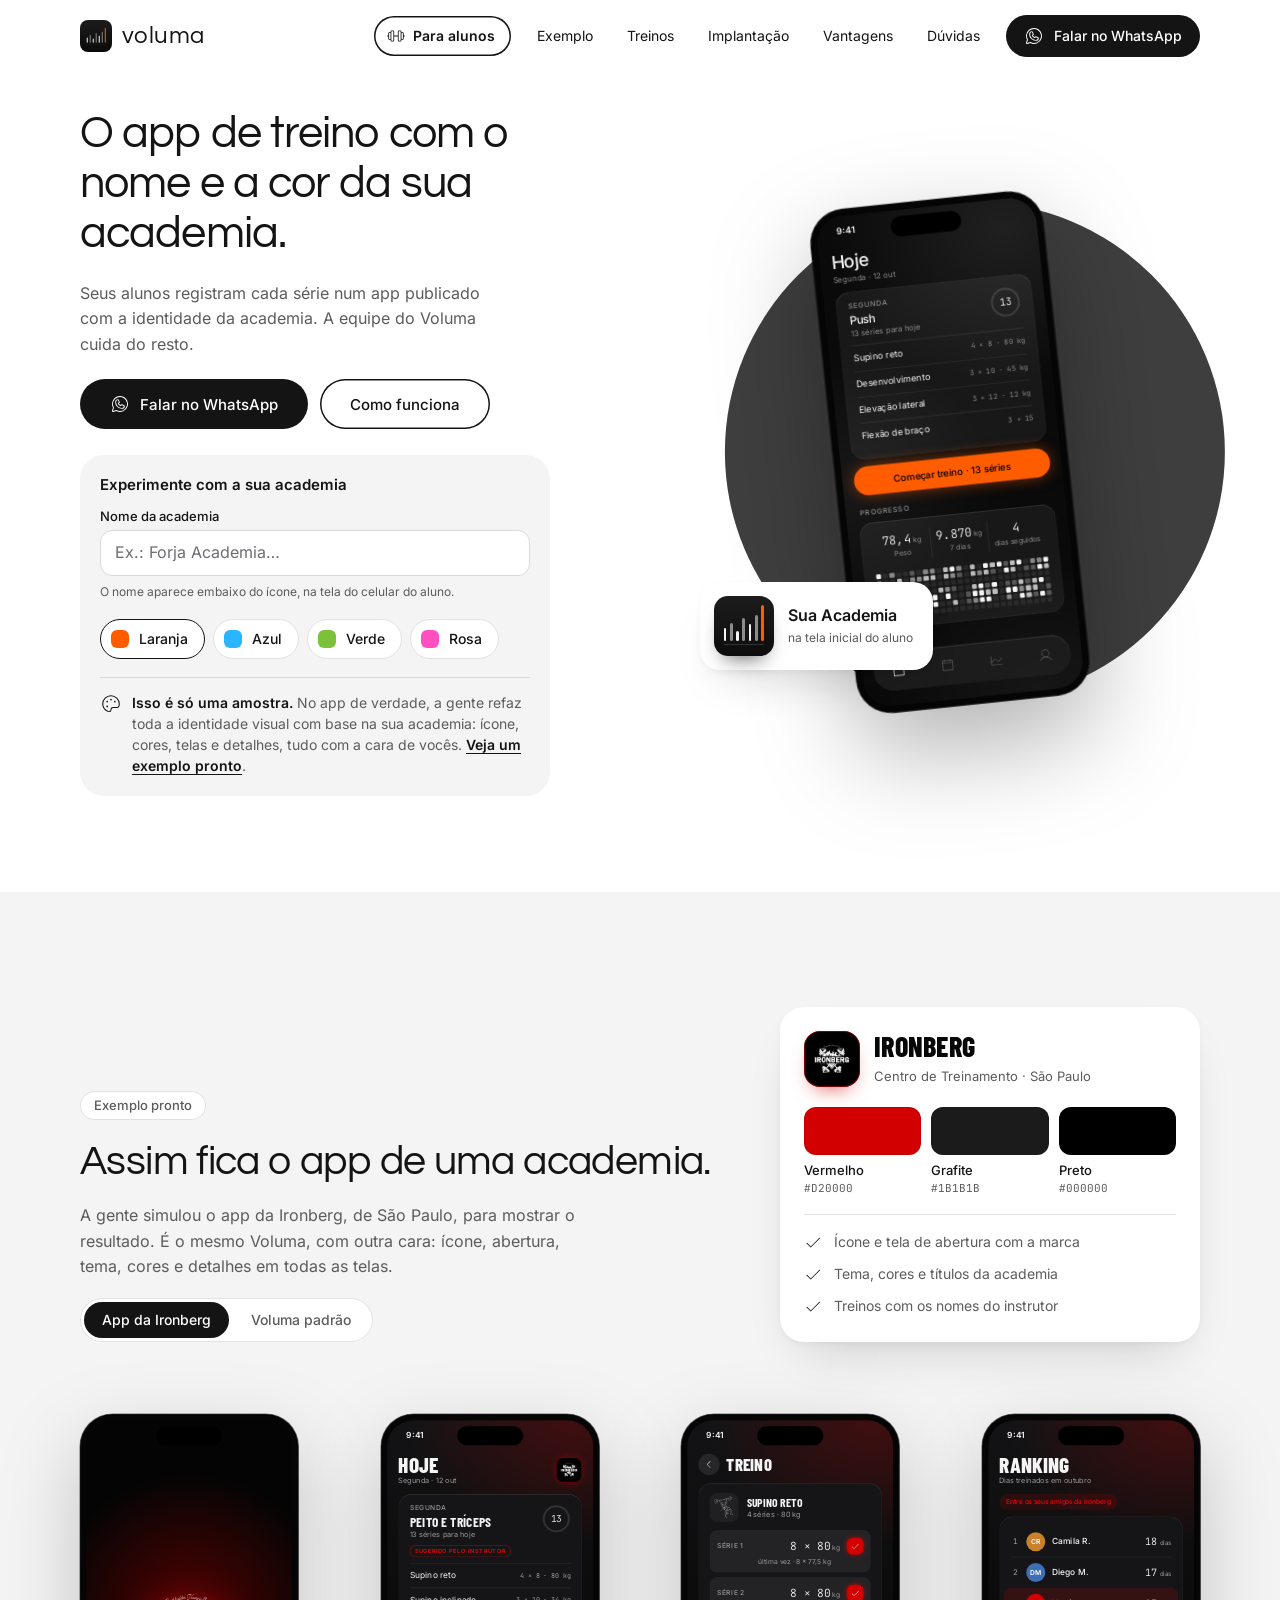
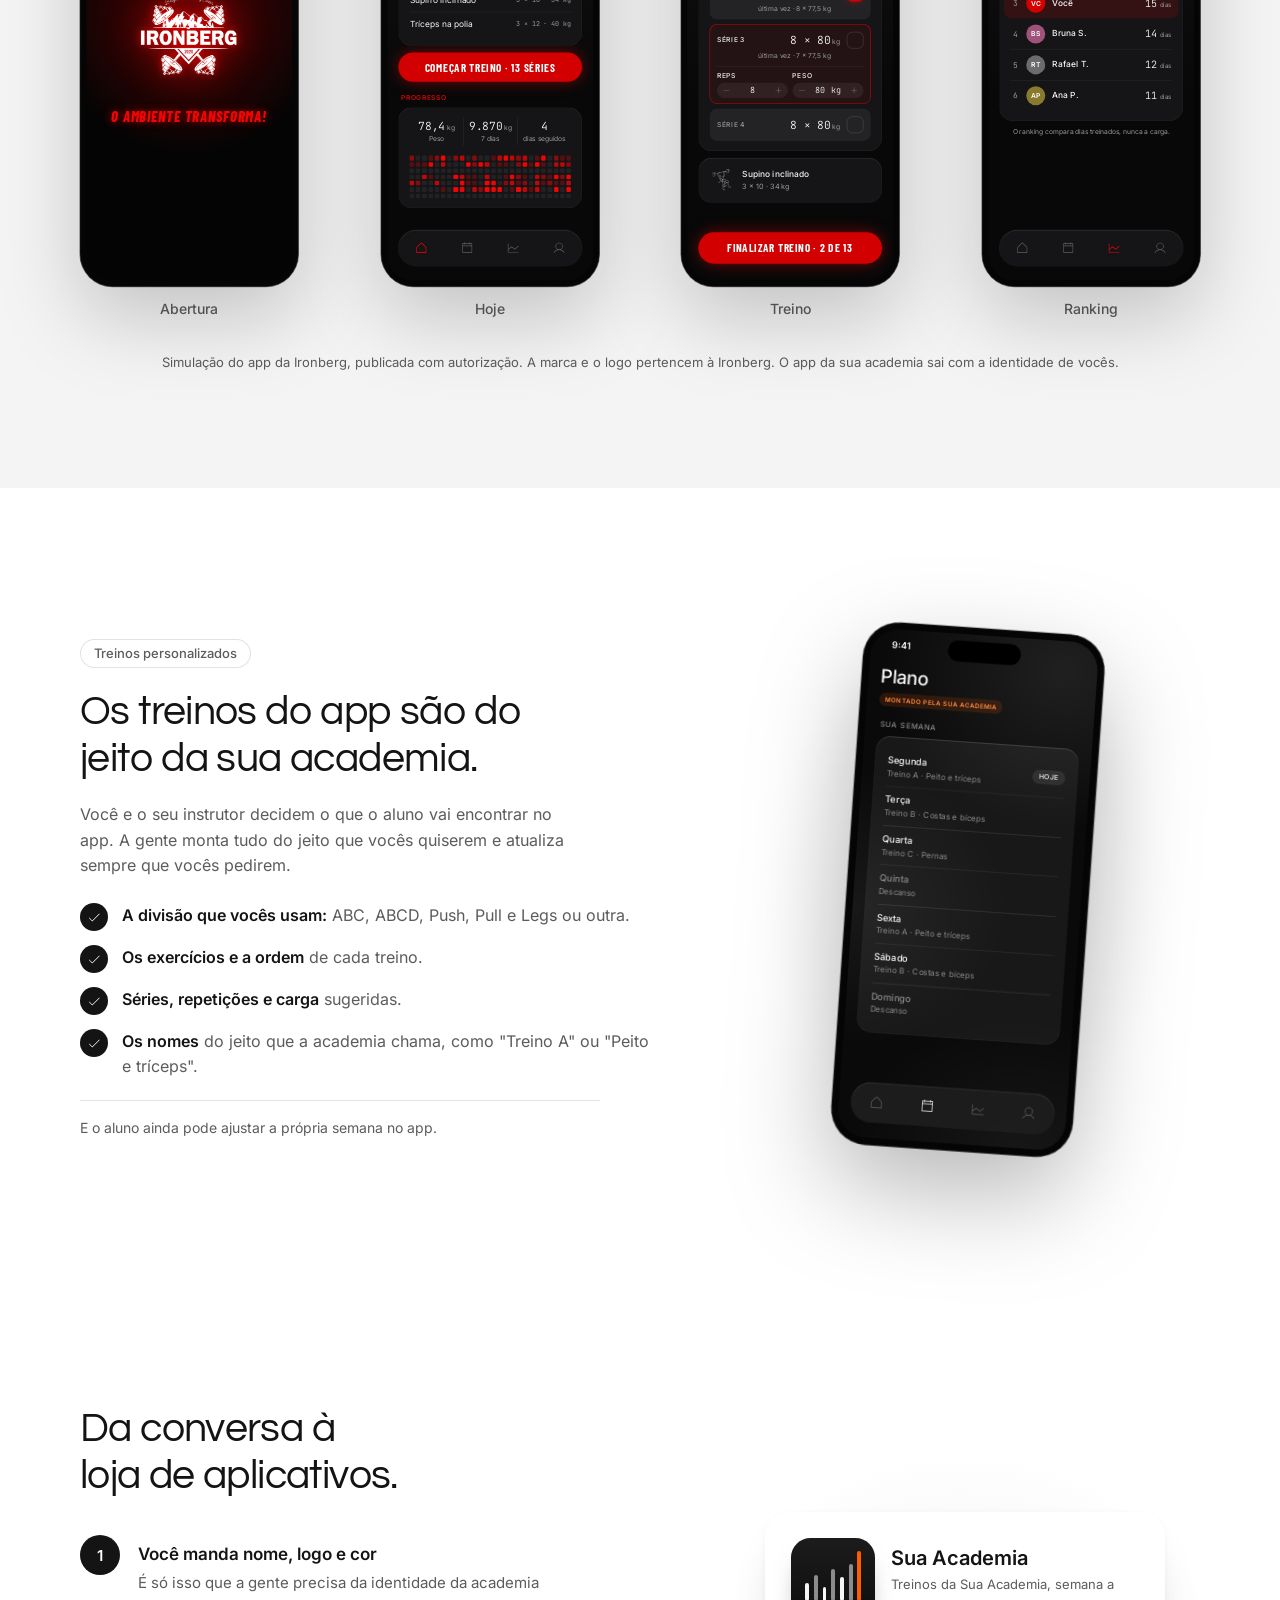
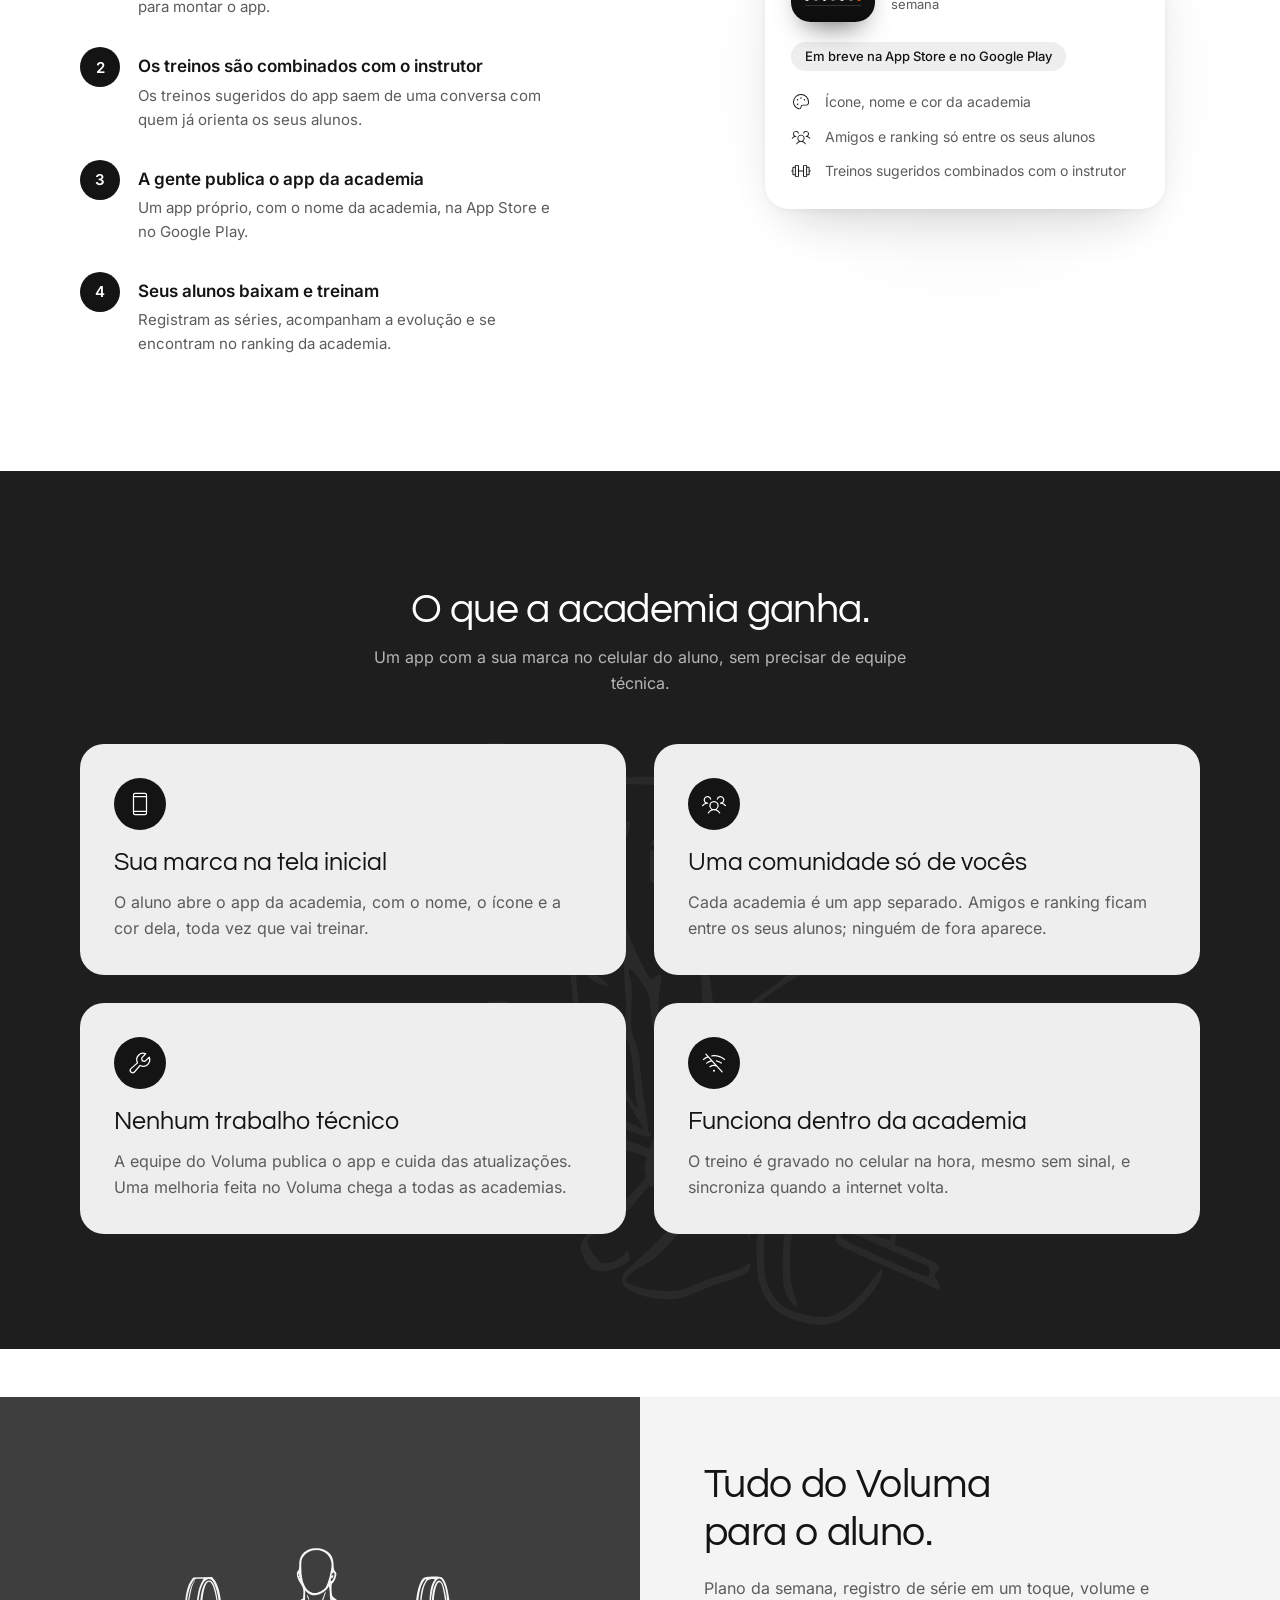
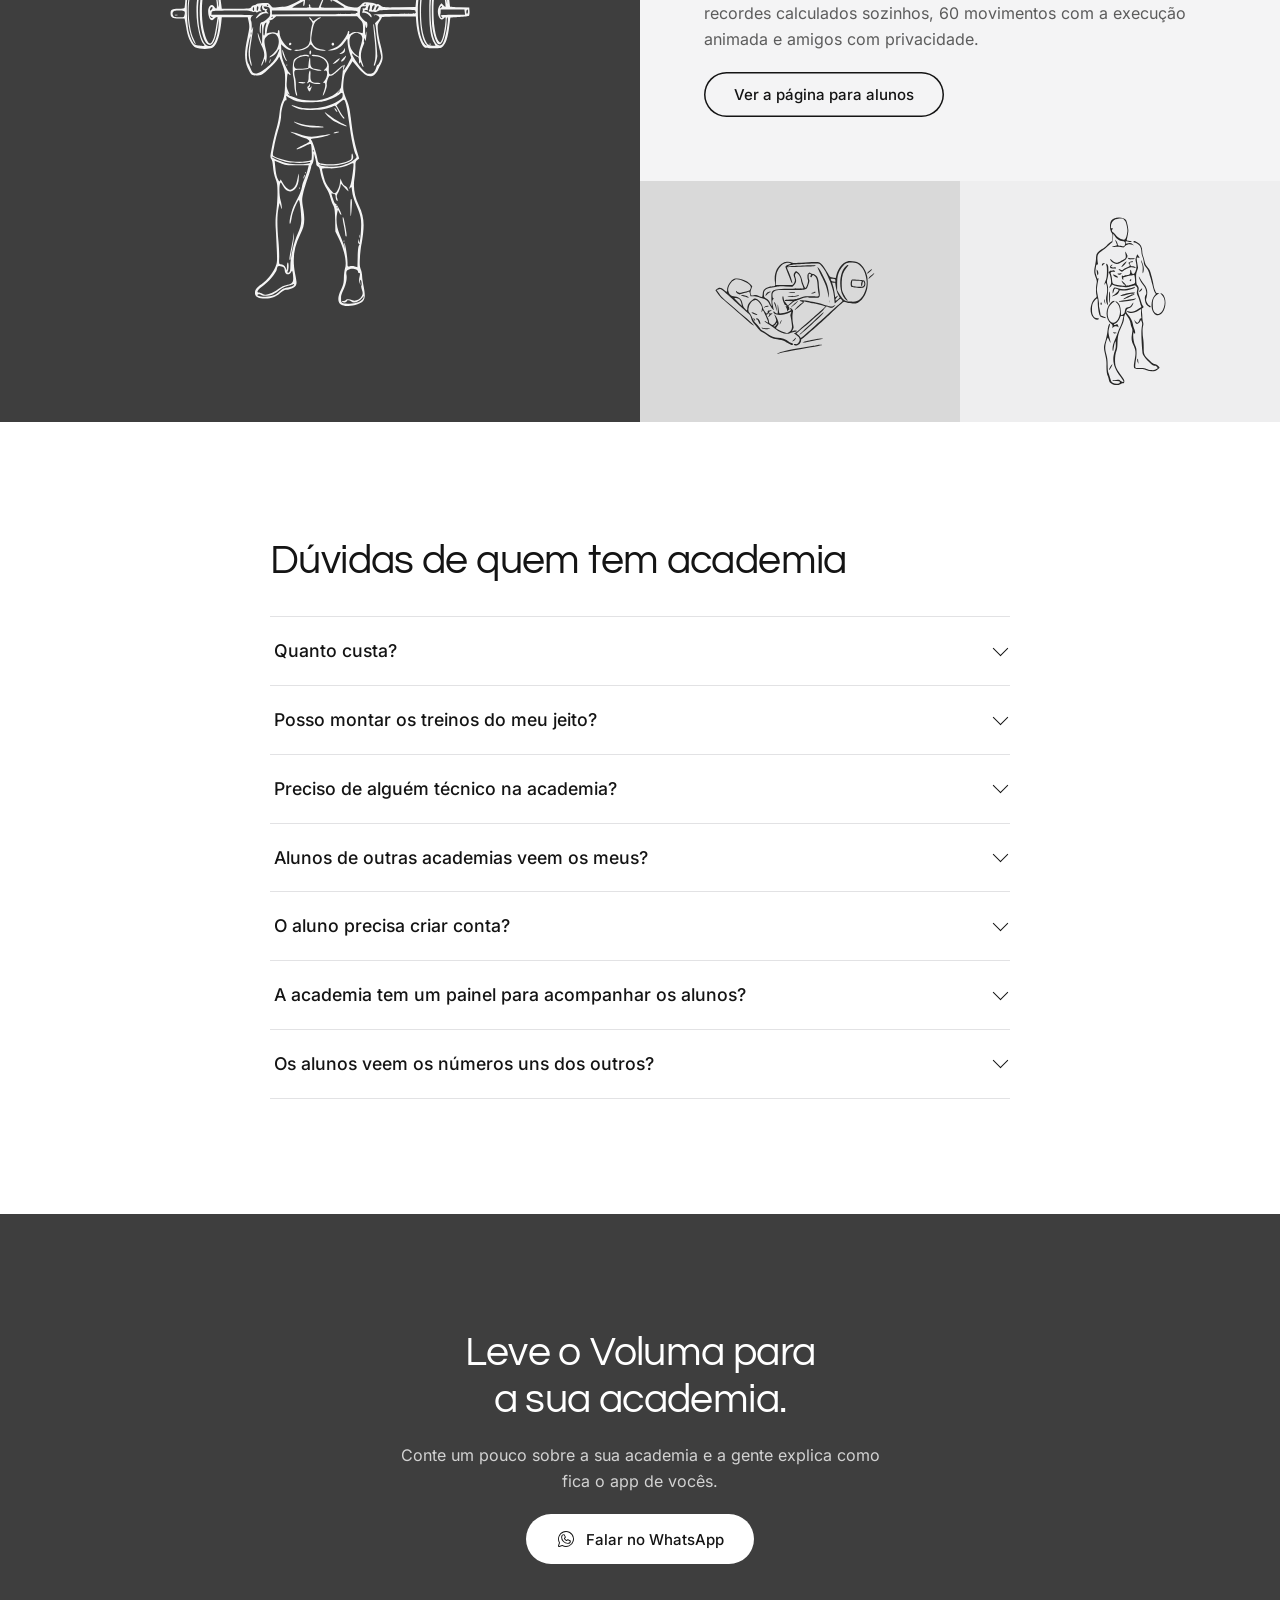
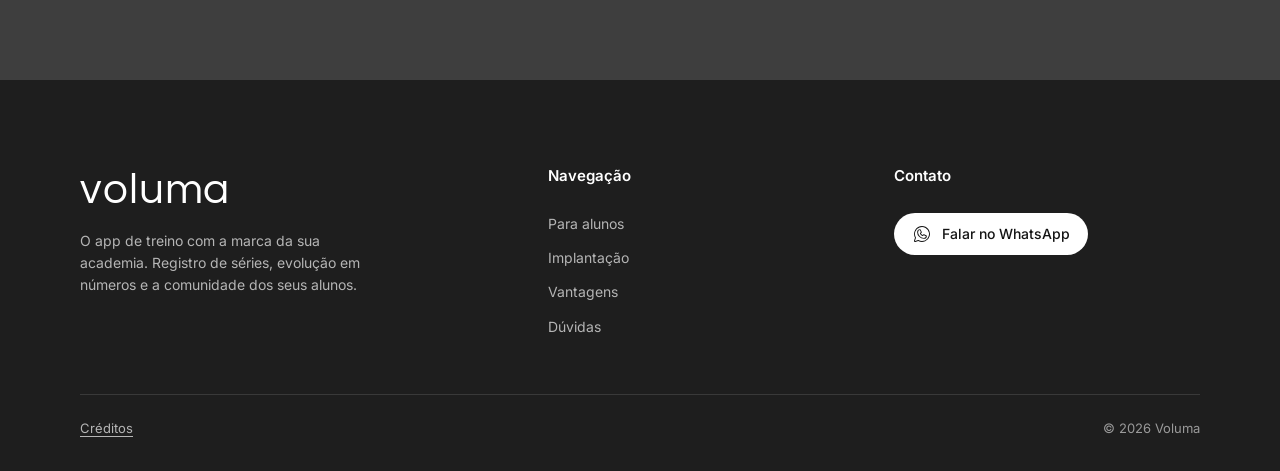
==== commit aab8689a: "Troca o exemplo pronto pela simulacao do app da Ironberg A Ironberg autorizou mostrar a simulacao. A" ====
--- a/academias.html
+++ b/academias.html
@@ -15,7 +15,7 @@
   <link rel="apple-touch-icon" href="assets/icon.png">
   <link rel="preload" href="assets/fonts/questrial-latin-400-normal.woff2" as="font" type="font/woff2" crossorigin>
   <link rel="preload" href="assets/fonts/inter-latin-wght-normal.woff2" as="font" type="font/woff2" crossorigin>
-  <link rel="stylesheet" href="styles.css?v=17">
+  <link rel="stylesheet" href="styles.css?v=19">
 </head>
 <body>
   <a class="skip" href="#conteudo">Pular para o conteúdo</a>
@@ -46,8 +46,6 @@
     <symbol id="i-users-three" viewBox="0 0 256 256"><path d="M243.6,148.8a6,6,0,0,1-8.4-1.2A53.58,53.58,0,0,0,192,126a6,6,0,0,1,0-12,26,26,0,1,0-25.18-32.5,6,6,0,0,1-11.62-3,38,38,0,1,1,59.91,39.63A65.69,65.69,0,0,1,244.8,140.4,6,6,0,0,1,243.6,148.8ZM189.19,213a6,6,0,0,1-2.19,8.2,5.9,5.9,0,0,1-3,.81,6,6,0,0,1-5.2-3,59,59,0,0,0-101.62,0,6,6,0,1,1-10.38-6A70.1,70.1,0,0,1,103,182.55a46,46,0,1,1,50.1,0A70.1,70.1,0,0,1,189.19,213ZM128,178a34,34,0,1,0-34-34A34,34,0,0,0,128,178ZM70,120a6,6,0,0,0-6-6A26,26,0,1,1,89.18,81.49a6,6,0,1,0,11.62-3,38,38,0,1,0-59.91,39.63A65.69,65.69,0,0,0,11.2,140.4a6,6,0,1,0,9.6,7.2A53.58,53.58,0,0,1,64,126,6,6,0,0,0,70,120Z"/></symbol>
     <symbol id="i-wrench" viewBox="0 0 256 256"><path d="M224.91,69.75a6,6,0,0,0-9.63-2.16l-41.07,37.9L154.7,101.3l-4.19-19.51,37.9-41.07a6,6,0,0,0-2.16-9.63,70,70,0,0,0-89.77,94.39l-61.39,53c-.11.09-.21.19-.32.3A30,30,0,0,0,77.2,221.23c.11-.11.21-.21.3-.32l53-61.39a70,70,0,0,0,94.39-89.77ZM160,154a58,58,0,0,1-28-7.22,6,6,0,0,0-7.45,1.33L68.57,212.88a18,18,0,0,1-25.45-25.45l64.76-55.94A6,6,0,0,0,109.2,124a58,58,0,0,1,64-84.53L139.58,75.93a6,6,0,0,0-1.45,5.33l5.65,26.35a6,6,0,0,0,4.61,4.61l26.35,5.65a6,6,0,0,0,5.33-1.45L216.49,82.8A58.06,58.06,0,0,1,160,154Z"/></symbol>
     <symbol id="i-device-mobile" viewBox="0 0 256 256"><path d="M176,18H80A22,22,0,0,0,58,40V216a22,22,0,0,0,22,22h96a22,22,0,0,0,22-22V40A22,22,0,0,0,176,18ZM70,62H186V194H70ZM80,30h96a10,10,0,0,1,10,10V50H70V40A10,10,0,0,1,80,30Zm96,196H80a10,10,0,0,1-10-10V206H186v10A10,10,0,0,1,176,226Z"/></symbol>
-    <!-- Marca da Forja, academia ficticia do exemplo pronto (desenho proprio) -->
-    <symbol id="forja-mark" viewBox="0 0 64 64"><path fill="currentColor" fill-rule="evenodd" d="M32 3.5 56.7 17.75v28.5L32 60.5 7.3 46.25v-28.5ZM24 18h19.5v7.2H31.6v4h9.4v6.6h-9.4V46H24Z"/></symbol>
     <symbol id="i-palette" viewBox="0 0 256 256"><path d="M199.37,55.31A101.32,101.32,0,0,0,128,26h-1A102,102,0,0,0,26,128c0,42.09,26.07,77.44,68,92.26A30.21,30.21,0,0,0,104.11,222,30.06,30.06,0,0,0,134,192a18,18,0,0,1,18-18h46.21a29.82,29.82,0,0,0,29.25-23.31A102.71,102.71,0,0,0,230,127.11,101.25,101.25,0,0,0,199.37,55.31ZM215.76,148a17.89,17.89,0,0,1-17.55,14H152a30,30,0,0,0-30,30,18,18,0,0,1-24,17C61,195.86,38,164.85,38,128a90,90,0,0,1,89.07-90H128a90.34,90.34,0,0,1,90,89.22A90.46,90.46,0,0,1,215.76,148ZM138,76a10,10,0,1,1-10-10A10,10,0,0,1,138,76ZM94,100A10,10,0,1,1,84,90,10,10,0,0,1,94,100Zm0,56a10,10,0,1,1-10-10A10,10,0,0,1,94,156Zm88-56a10,10,0,1,1-10-10A10,10,0,0,1,182,100Z"/></symbol>
   </svg>
 
@@ -161,31 +159,31 @@
     </section>
 
     <!-- EXEMPLO PRONTO: o app com a identidade de uma academia ficticia -->
-    <section class="case" id="exemplo" aria-labelledby="case-title" data-look="forja">
+    <section class="case" id="exemplo" aria-labelledby="case-title" data-look="ironberg">
       <div class="container">
         <div class="case__head">
           <div class="case__copy">
             <span class="case__tag">Exemplo pronto</span>
             <h2 class="h2" id="case-title">Assim fica o app de uma academia.</h2>
-            <p class="lead">A Forja é uma academia fictícia que a gente criou para mostrar o resultado. É o mesmo Voluma, com outra cara: ícone, abertura, tema, cores e detalhes em todas as telas.</p>
-            <div class="seg" role="group" aria-label="Comparar o app da Forja com o Voluma padrão">
-              <button type="button" aria-pressed="true" data-look-btn="forja">App da Forja</button>
+            <p class="lead">A gente simulou o app da Ironberg, de São Paulo, para mostrar o resultado. É o mesmo Voluma, com outra cara: ícone, abertura, tema, cores e detalhes em todas as telas.</p>
+            <div class="seg" role="group" aria-label="Comparar o app da Ironberg com o Voluma padrão">
+              <button type="button" aria-pressed="true" data-look-btn="ironberg">App da Ironberg</button>
               <button type="button" aria-pressed="false" data-look-btn="voluma">Voluma padrão</button>
             </div>
           </div>
 
-          <aside class="kit" aria-label="Identidade visual da Forja Academia">
+          <aside class="kit" aria-label="Identidade visual da Ironberg">
             <div class="kit__brand">
-              <span class="forja-icon" aria-hidden="true"><svg><use href="#forja-mark"/></svg></span>
+              <span class="ib-icon" aria-hidden="true"><img src="assets/ironberg-logo.webp" alt="" width="52" height="52"></span>
               <div>
-                <b>Forja Academia</b>
-                <small>Musculação e treino pesado · academia fictícia</small>
+                <b>Ironberg</b>
+                <small>Centro de Treinamento · São Paulo</small>
               </div>
             </div>
             <div class="kit__colors">
-              <span class="chip" style="--c:#FFC21A"><i></i><b>Amarelo Forja</b><code>#FFC21A</code></span>
-              <span class="chip" style="--c:#2A2F36"><i></i><b>Aço</b><code>#2A2F36</code></span>
-              <span class="chip" style="--c:#0E1013"><i></i><b>Carvão</b><code>#0E1013</code></span>
+              <span class="chip" style="--c:#D20000"><i></i><b>Vermelho</b><code>#D20000</code></span>
+              <span class="chip" style="--c:#1B1B1B"><i></i><b>Grafite</b><code>#1B1B1B</code></span>
+              <span class="chip" style="--c:#000000"><i></i><b>Preto</b><code>#000000</code></span>
             </div>
             <ul class="kit__list">
               <li><svg aria-hidden="true"><use href="#i-check"/></svg>Ícone e tela de abertura com a marca</li>
@@ -200,11 +198,10 @@
             <div class="phone-wrap">
               <div class="phone" role="img" aria-label="Tela de abertura do app">
                 <div class="screen splash is-active" aria-hidden="true">
-                  <div class="splash__in only-forja">
-                    <svg class="splash__mark"><use href="#forja-mark"/></svg>
-                    <span class="forja-word forja-word--xl"><span>Forja</span><small>Academia</small></span>
-                  </div>
-                  <i class="hazard only-forja"></i>
+                  <div class="splash__in only-ironberg">
+                    <img class="splash__logo" src="assets/ironberg-logo.webp" alt="" width="250" height="250">
+                    <span class="splash__slogan">O ambiente transforma!</span>
+                  </div>
                   <div class="splash__in only-voluma">
                     <img src="assets/icon.png" alt="" width="104" height="104" loading="lazy">
                     <span class="splash__voluma" translate="no">voluma</span>
@@ -225,16 +222,16 @@
                       <div class="app-title">Hoje</div>
                       <div class="app-sub">Segunda · 12 out</div>
                     </div>
-                    <span class="forja-icon forja-icon--xs only-forja"><svg><use href="#forja-mark"/></svg></span>
+                    <span class="ib-icon ib-icon--xs only-ironberg"><img src="assets/ironberg-logo.webp" alt="" width="40" height="40"></span>
                   </div>
                   <div class="app-body">
                     <div class="card">
                       <div class="today-head">
                         <div>
                           <div class="lbl">SEGUNDA</div>
-                          <div class="sec">Peito e ombro</div>
+                          <div class="sec">Peito e tríceps</div>
                           <div class="meta">13 séries para hoje</div>
-                          <span class="tag only-forja">SUGERIDO PELO INSTRUTOR</span>
+                          <span class="tag only-ironberg">SUGERIDO PELO INSTRUTOR</span>
                         </div>
                         <div class="ring" style="--p:0">
                           <svg viewBox="0 0 44 44"><circle cx="22" cy="22" r="19"/><circle class="ring__arc" cx="22" cy="22" r="19"/></svg>
@@ -242,8 +239,8 @@
                         </div>
                       </div>
                       <div class="ex-row"><span>Supino reto</span><span class="mono-sm">4 × 8 · 80 kg</span></div>
-                      <div class="ex-row"><span>Desenvolvimento</span><span class="mono-sm">3 × 10 · 45 kg</span></div>
-                      <div class="ex-row"><span>Elevação lateral</span><span class="mono-sm">3 × 12 · 12 kg</span></div>
+                      <div class="ex-row"><span>Supino inclinado</span><span class="mono-sm">3 × 10 · 34 kg</span></div>
+                      <div class="ex-row"><span>Tríceps na polia</span><span class="mono-sm">3 × 12 · 40 kg</span></div>
                     </div>
                     <div class="btn-accent">Começar treino · 13 séries</div>
                     <div class="lbl lbl--section">PROGRESSO</div>
@@ -304,8 +301,8 @@
                       </div>
                     </div>
                     <div class="card card--row card--next">
-                      <img src="assets/movements/overhead-press.svg" alt="" width="44" height="44" loading="lazy">
-                      <div><b>Desenvolvimento</b><span class="meta">3 × 10 · 45 kg</span></div>
+                      <img src="assets/movements/bench-press.svg" alt="" width="44" height="44" loading="lazy">
+                      <div><b>Supino inclinado</b><span class="meta">3 × 10 · 34 kg</span></div>
                     </div>
                   </div>
                   <div class="finish">Finalizar treino · 2 de 13</div>
@@ -325,7 +322,7 @@
                     <div class="app-sub">Dias treinados em outubro</div>
                   </div>
                   <div class="app-body">
-                    <span class="scope"><span class="only-forja">Entre os seus amigos da Forja</span><span class="only-voluma">Entre os seus amigos</span></span>
+                    <span class="scope"><span class="only-ironberg">Entre os seus amigos da Ironberg</span><span class="only-voluma">Entre os seus amigos</span></span>
                     <div class="card card--rank">
                       <div class="rank"><span class="rank__pos">1</span><span class="av" style="--av:#C9822B">CR</span><span class="rank__name">Camila R.</span><b>18<i>dias</i></b></div>
                       <div class="rank"><span class="rank__pos">2</span><span class="av" style="--av:#3D6FB6">DM</span><span class="rank__name">Diego M.</span><b>17<i>dias</i></b></div>
@@ -349,7 +346,7 @@
           </figure>
         </div>
 
-        <p class="case__note">A Forja não existe: foi criada só para este exemplo. O app da sua academia sai com a identidade de vocês.</p>
+        <p class="case__note">Simulação do app da Ironberg, publicada com autorização. A marca e o logo pertencem à Ironberg. O app da sua academia sai com a identidade de vocês.</p>
       </div>
     </section>
 
@@ -530,6 +527,6 @@
     </div>
   </footer>
 
-  <script src="main.js?v=17" defer></script>
+  <script src="main.js?v=19" defer></script>
 </body>
 </html>
--- a/styles.css
+++ b/styles.css
@@ -545,10 +545,14 @@
 .cta-final p { color: #D2D2D2; max-width: 50ch; }
 .config__note a { color: var(--ink); font-weight: 600; text-underline-offset: 3px; }
 
-/* ========== EXEMPLO PRONTO: academia ficticia (Forja) ==========
+/* ========== EXEMPLO PRONTO: a Ironberg (simulacao autorizada) ==========
    As telas sao as mesmas do Voluma. O atributo data-look da secao troca o
-   tema: "forja" (aco, carvao e amarelo) ou "voluma" (o padrao escuro). */
-.case { padding: clamp(72px, 9vw, 128px) 0; background: var(--grey-1); overflow-x: clip; }
+   tema: "ironberg" (preto, grafite e vermelho, titulos condensados) ou
+   "voluma" (o padrao escuro). */
+@font-face { font-family: "Barlow Condensed"; src: url("assets/fonts/barlow-condensed-latin-700-normal.woff2") format("woff2"); font-weight: 700; font-style: normal; font-display: swap; }
+@font-face { font-family: "Barlow Condensed"; src: url("assets/fonts/barlow-condensed-latin-800-normal.woff2") format("woff2"); font-weight: 800; font-style: normal; font-display: swap; }
+@font-face { font-family: "Barlow Condensed"; src: url("assets/fonts/barlow-condensed-latin-800-italic.woff2") format("woff2"); font-weight: 800; font-style: italic; font-display: swap; }
+.case { --cond: "Barlow Condensed", "Arial Narrow", sans-serif; --red: #D20000; --neon: #F20404; padding: clamp(72px, 9vw, 128px) 0; background: var(--grey-1); overflow-x: clip; }
 .case__head { display: grid; grid-template-columns: minmax(0, 1fr) minmax(0, 420px); gap: clamp(32px, 5vw, 72px); align-items: end; }
 .case__copy { display: grid; justify-items: start; gap: 18px; }
 .case__tag { font: 500 13px/1 var(--sans); padding: 8px 14px; border-radius: 999px; background: #fff; color: var(--ink-2); box-shadow: inset 0 0 0 1px var(--line); }
@@ -562,8 +566,8 @@
 
 .kit { background: #fff; border-radius: var(--r-card); box-shadow: var(--shadow); padding: 24px; display: grid; gap: 20px; }
 .kit__brand { display: flex; align-items: center; gap: 14px; }
-.kit__brand b { display: block; font: 900 21px/1.1 var(--sans); letter-spacing: -0.01em; text-transform: uppercase; color: #0E1013; transform: skewX(-8deg); transform-origin: left; }
-.kit__brand small { display: block; font-size: 13px; color: var(--ink-2); margin-top: 4px; }
+.kit__brand b { display: block; font: 800 28px/1 var(--cond); letter-spacing: 0.01em; text-transform: uppercase; color: #080808; }
+.kit__brand small { display: block; font-size: 13px; color: var(--ink-2); margin-top: 6px; }
 .kit__colors { display: grid; grid-template-columns: repeat(3, minmax(0, 1fr)); gap: 10px; }
 .chip { display: grid; gap: 4px; }
 .chip i { height: 48px; border-radius: 12px; background: var(--c); box-shadow: inset 0 0 0 1px rgba(0, 0, 0, 0.07); margin-bottom: 4px; }
@@ -573,12 +577,6 @@
 .kit__list li { display: grid; grid-template-columns: 20px 1fr; gap: 10px; font-size: 14px; color: var(--ink-2); }
 .kit__list svg { width: 18px; height: 18px; fill: var(--ink); margin-top: 2px; }
 
-.forja-icon { width: 56px; height: 56px; flex: none; border-radius: 16px; background: linear-gradient(160deg, #22262C, #0E1013); color: #FFC21A; display: grid; place-items: center; box-shadow: inset 0 0 0 1px #2A2F36, 0 10px 20px -12px rgba(0, 0, 0, 0.8); }
-.forja-icon svg { width: 64%; height: 64%; }
-.forja-icon--xs { width: 40px; height: 40px; border-radius: 12px; box-shadow: inset 0 0 0 1px #2A2F36; }
-.forja-word { display: grid; justify-items: center; font: 900 22px/1 var(--sans); letter-spacing: -0.01em; text-transform: uppercase; }
-.forja-word > span { display: block; transform: skewX(-9deg); }
-.forja-word small { font: 700 11px/1 var(--sans); letter-spacing: 0.42em; padding-left: 0.42em; margin-top: 12px; color: #FFC21A; }
 
 .case__phones { --s: 0.56; display: grid; grid-template-columns: repeat(4, max-content); justify-content: space-between; gap: 24px; margin-top: clamp(40px, 6vw, 72px); }
 .case__item { display: grid; justify-items: center; gap: 16px; margin: 0; }
@@ -589,10 +587,6 @@
 /* Telas que existem nas duas versoes */
 .splash { display: grid; place-items: center; }
 .splash__in { display: grid; justify-items: center; gap: 26px; }
-.splash__mark { width: 132px; height: 132px; color: #FFC21A; filter: drop-shadow(0 0 30px rgba(255, 194, 26, 0.35)); }
-.forja-word--xl { font-size: 66px; color: #F2F2F2; }
-.forja-word--xl small { font-size: 13px; margin-top: 14px; }
-.hazard { position: absolute; left: 0; right: 0; bottom: 0; height: 22px; background: repeating-linear-gradient(-45deg, #FFC21A 0 12px, #0E1013 12px 24px); opacity: 0.9; }
 .splash__in img { width: 104px; height: 104px; border-radius: 26px; }
 .splash__voluma { font: 400 34px/1 var(--display); color: #F5F5F5; }
 .app-head--brand { display: flex; justify-content: space-between; align-items: center; gap: 12px; }
@@ -611,43 +605,52 @@
 .rank__foot { font-size: 12px; color: var(--text-2); text-align: center; }
 
 /* Mostra so o que e de cada versao */
-.case[data-look="forja"] .only-voluma,
-.case[data-look="voluma"] .only-forja { display: none; }
-
-/* Versao Forja: aco, carvao e amarelo; titulos pesados e inclinados */
-.case[data-look="forja"] .screen {
-  --text: #F2F2F2; --text-2: #8D939C; --divider: rgba(255, 255, 255, 0.09); --border-strong: rgba(255, 255, 255, 0.2); --s2: rgba(255, 255, 255, 0.06);
+.case[data-look="ironberg"] .only-voluma,
+.case[data-look="voluma"] .only-ironberg { display: none; }
+
+/* Versao Ironberg: preto, grafite e vermelho; titulos condensados como no site deles */
+.case[data-look="ironberg"] .screen {
+  --text: #F4F4F4; --text-2: #9A9A9A; --divider: rgba(255, 255, 255, 0.09); --border-strong: rgba(255, 255, 255, 0.2); --s2: rgba(255, 255, 255, 0.06);
   background:
-    radial-gradient(420px 320px at 92% 0%, rgba(255, 194, 26, 0.13), transparent 70%),
-    linear-gradient(180deg, #171A1F 0%, #0E1013 55%);
-}
-.case[data-look="forja"] .screen.splash {
+    radial-gradient(420px 320px at 90% 0%, rgba(210, 0, 0, 0.24), transparent 70%),
+    linear-gradient(180deg, #131315 0%, #080808 60%);
+}
+.case[data-look="ironberg"] .screen.splash {
   background:
-    radial-gradient(420px 400px at 50% 42%, rgba(255, 194, 26, 0.16), transparent 70%),
-    linear-gradient(115deg, #1B1F25 0%, #0B0C0F 45%, #1A1D22 70%, #0B0C0F 100%);
-}
-.case[data-look="forja"] .screen .card { background: #181B20; box-shadow: inset 0 1px 0 rgba(255, 255, 255, 0.07), inset 0 0 0 1px rgba(255, 255, 255, 0.05); }
-.case[data-look="forja"] .app-title { font-weight: 800; text-transform: uppercase; letter-spacing: -0.01em; transform: skewX(-8deg); transform-origin: left; }
-.case[data-look="forja"] .lbl--section { color: #FFC21A; }
-.case[data-look="forja"] .tag { color: #FFC21A; box-shadow: inset 0 0 0 1px rgba(255, 194, 26, 0.55); }
-.case[data-look="forja"] .ring .ring__arc { stroke: #FFC21A; }
-.case[data-look="forja"] .btn-accent { background: #FFC21A; color: #0E1013; font-weight: 700; font-size: 14px; letter-spacing: 0.05em; text-transform: uppercase; box-shadow: 0 0 26px -6px rgba(255, 194, 26, 0.6); }
-.case[data-look="forja"] .screen .matrix i { background: rgba(255, 255, 255, 0.06); }
-.case[data-look="forja"] .screen .matrix i[data-l="1"] { background: rgba(255, 194, 26, 0.25); }
-.case[data-look="forja"] .screen .matrix i[data-l="2"] { background: rgba(255, 194, 26, 0.48); }
-.case[data-look="forja"] .screen .matrix i[data-l="3"] { background: rgba(255, 194, 26, 0.74); }
-.case[data-look="forja"] .screen .matrix i[data-l="4"] { background: #FFC21A; }
-.case[data-look="forja"] .tabbar { background: #181B20; box-shadow: inset 0 1px 0 rgba(255, 255, 255, 0.1), 0 0 0 1px rgba(255, 255, 255, 0.06); }
-.case[data-look="forja"] .tabbar svg { fill: #5C626B; }
-.case[data-look="forja"] .tabbar svg.on { fill: #FFC21A; }
-.case[data-look="forja"] .set.is-next { background: rgba(255, 194, 26, 0.06); border-color: rgba(255, 194, 26, 0.7); }
-.case[data-look="forja"] .set.is-done .cell { background: #FFC21A; border-color: #FFC21A; box-shadow: 0 0 14px -2px rgba(255, 194, 26, 0.6); }
-.case[data-look="forja"] .cell svg { fill: #0E1013; }
-.case[data-look="forja"] .finish { background: #FFC21A; color: #0E1013; font-weight: 700; font-size: 14px; letter-spacing: 0.05em; text-transform: uppercase; box-shadow: 0 0 26px -8px rgba(255, 194, 26, 0.7); }
-.case[data-look="forja"] .rank.is-me { background: rgba(255, 194, 26, 0.12); }
-.case[data-look="forja"] .rank.is-me .av { background: #FFC21A; color: #0E1013; }
-.case[data-look="forja"] .scope { background: rgba(255, 194, 26, 0.1); color: #FFC21A; }
+    radial-gradient(360px 360px at 50% 42%, rgba(210, 0, 0, 0.38), transparent 70%),
+    #040404;
+}
+.case[data-look="ironberg"] .screen .card { background: #151517; box-shadow: inset 0 1px 0 rgba(255, 255, 255, 0.07), inset 0 0 0 1px rgba(255, 255, 255, 0.05); }
+.case[data-look="ironberg"] .app-title { font: 800 38px/1 var(--cond); text-transform: uppercase; letter-spacing: 0.01em; }
+.case[data-look="ironberg"] .app-title--sm { font-size: 30px; }
+.case[data-look="ironberg"] .sec { font: 700 24px/1.1 var(--cond); text-transform: uppercase; letter-spacing: 0.01em; }
+.case[data-look="ironberg"] .sec--sm { font-size: 21px; }
+.case[data-look="ironberg"] .lbl--section { color: var(--neon); }
+.case[data-look="ironberg"] .tag { color: var(--neon); box-shadow: inset 0 0 0 1px rgba(242, 4, 4, 0.6); }
+.case[data-look="ironberg"] .ring .ring__arc { stroke: var(--neon); }
+.case[data-look="ironberg"] .btn-accent,
+.case[data-look="ironberg"] .finish { background: var(--red); color: #fff; font: 700 20px/1 var(--cond); letter-spacing: 0.06em; text-transform: uppercase; box-shadow: 0 0 28px -4px rgba(242, 4, 4, 0.65); }
+.case[data-look="ironberg"] .screen .matrix i { background: rgba(255, 255, 255, 0.06); }
+.case[data-look="ironberg"] .screen .matrix i[data-l="1"] { background: rgba(242, 4, 4, 0.3); }
+.case[data-look="ironberg"] .screen .matrix i[data-l="2"] { background: rgba(242, 4, 4, 0.52); }
+.case[data-look="ironberg"] .screen .matrix i[data-l="3"] { background: rgba(242, 4, 4, 0.76); }
+.case[data-look="ironberg"] .screen .matrix i[data-l="4"] { background: var(--neon); }
+.case[data-look="ironberg"] .tabbar { background: #151517; box-shadow: inset 0 1px 0 rgba(255, 255, 255, 0.1), 0 0 0 1px rgba(255, 255, 255, 0.06); }
+.case[data-look="ironberg"] .tabbar svg { fill: #5E5E62; }
+.case[data-look="ironberg"] .tabbar svg.on { fill: var(--neon); }
+.case[data-look="ironberg"] .set.is-next { background: rgba(210, 0, 0, 0.08); border-color: rgba(242, 4, 4, 0.75); }
+.case[data-look="ironberg"] .set.is-done .cell { background: var(--red); border-color: var(--red); box-shadow: 0 0 14px -2px rgba(242, 4, 4, 0.75); }
+.case[data-look="ironberg"] .cell svg { fill: #fff; }
+.case[data-look="ironberg"] .rank.is-me { background: rgba(210, 0, 0, 0.16); }
+.case[data-look="ironberg"] .rank.is-me .av { background: var(--red); }
+.case[data-look="ironberg"] .scope { background: rgba(210, 0, 0, 0.14); color: var(--neon); }
 .case[data-look="voluma"] .rank.is-me .av { background: var(--accent); color: #000; }
+.ib-icon { width: 56px; height: 56px; flex: none; border-radius: 16px; background: #000; display: grid; place-items: center; box-shadow: inset 0 0 0 1px rgba(242, 4, 4, 0.5), 0 10px 20px -10px rgba(210, 0, 0, 0.7); }
+.ib-icon img { width: 50px; height: auto; }
+.ib-icon--xs { width: 46px; height: 46px; border-radius: 13px; box-shadow: inset 0 0 0 1px rgba(242, 4, 4, 0.5), 0 0 16px -4px rgba(242, 4, 4, 0.6); }
+.ib-icon--xs img { width: 42px; }
+.splash__in .splash__logo { width: 250px; height: auto; border-radius: 0; filter: drop-shadow(0 0 8px rgba(242, 4, 4, 0.95)) drop-shadow(0 0 30px rgba(210, 0, 0, 0.7)); }
+.splash__slogan { font: italic 800 26px/1 var(--cond); letter-spacing: 0.06em; text-transform: uppercase; color: #F20404; text-shadow: 0 0 16px rgba(242, 4, 4, 0.7); }
 
 @media (max-width: 1099px) {
   .case__phones { grid-template-columns: repeat(2, max-content); justify-content: center; column-gap: 48px; row-gap: 40px; }
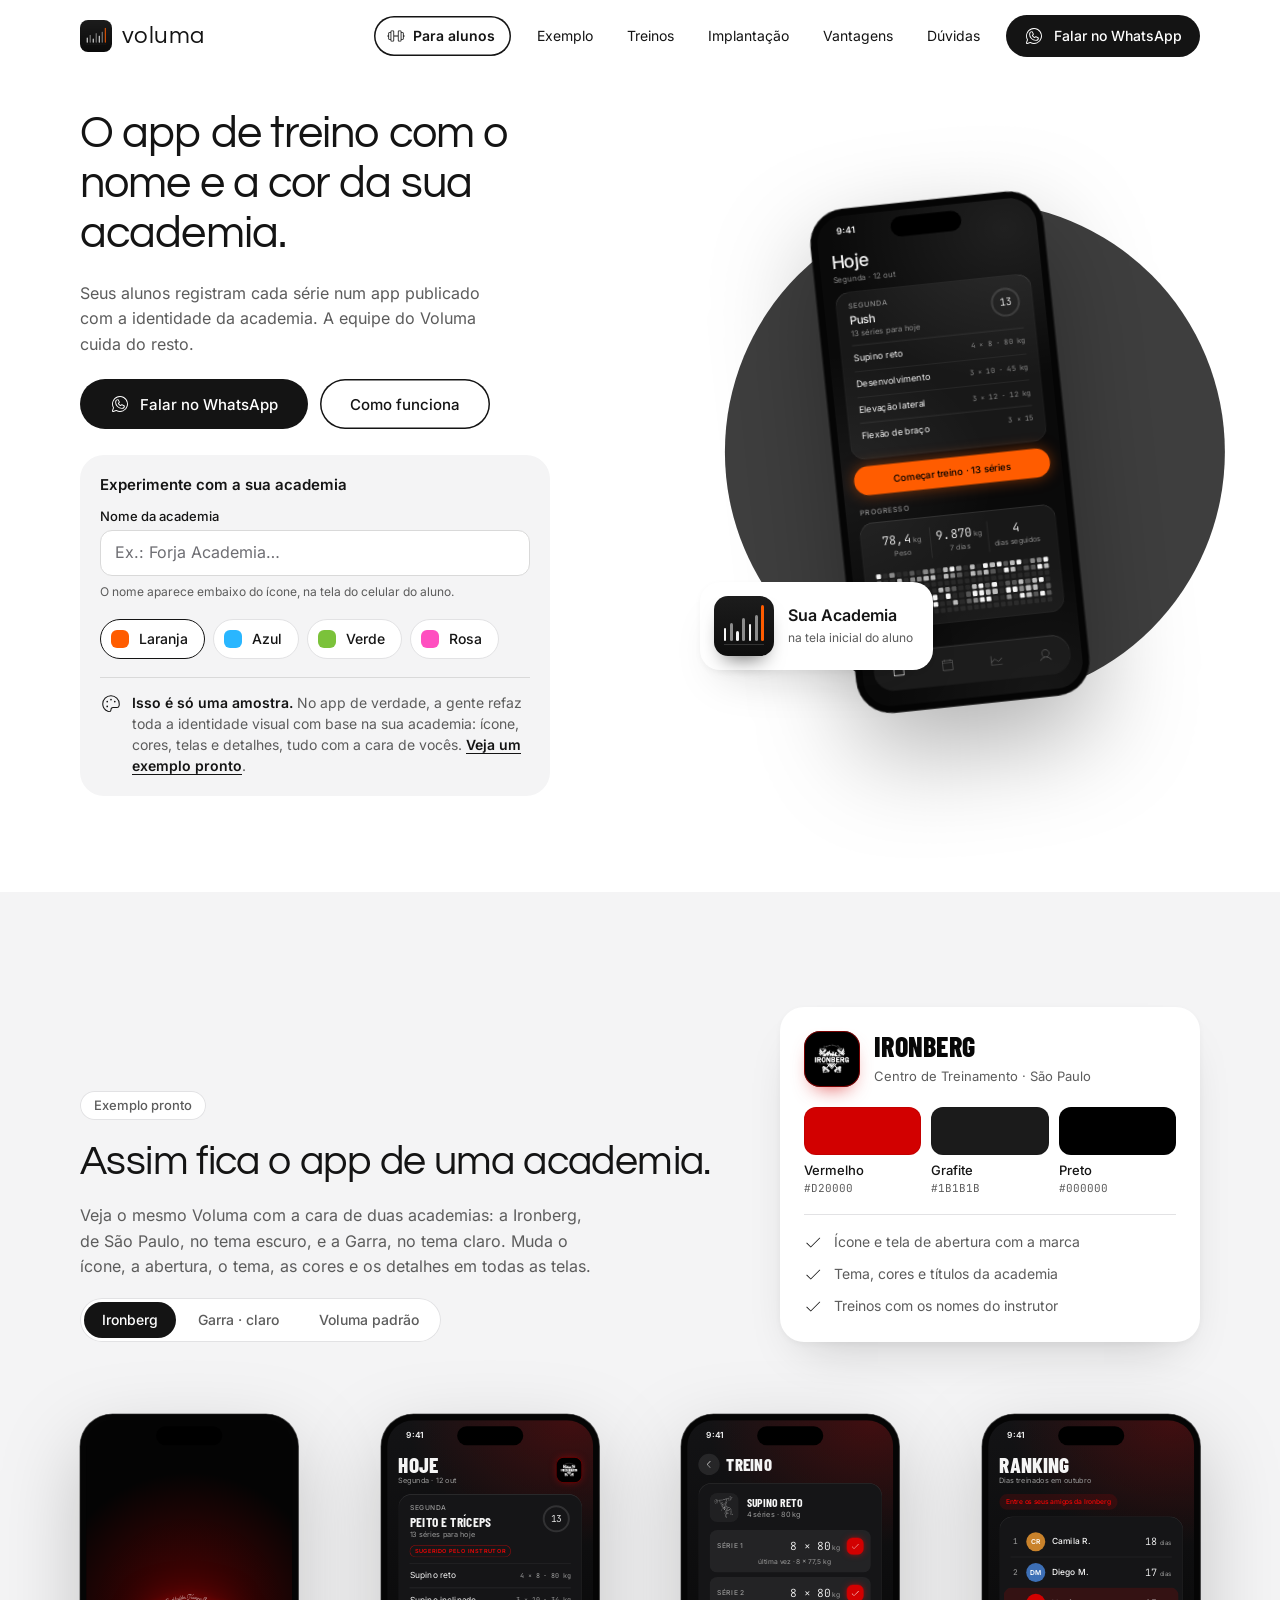
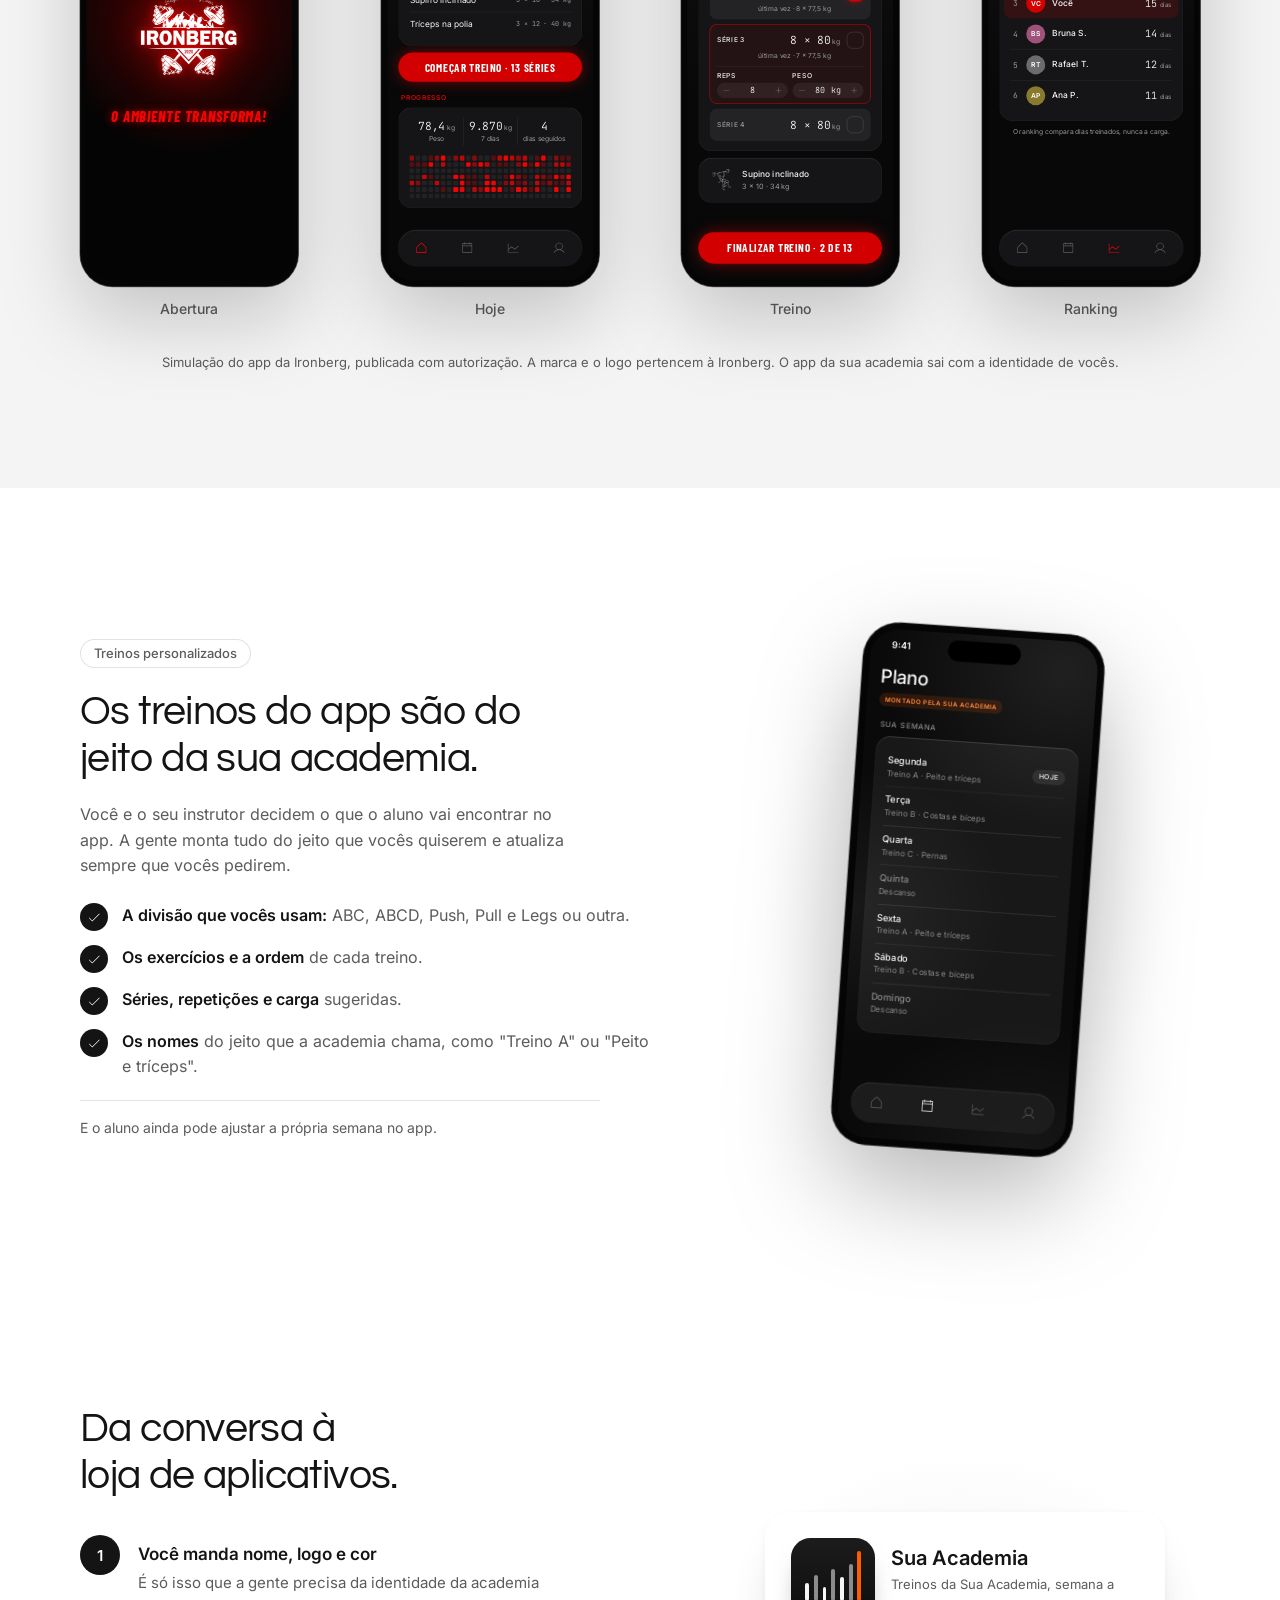
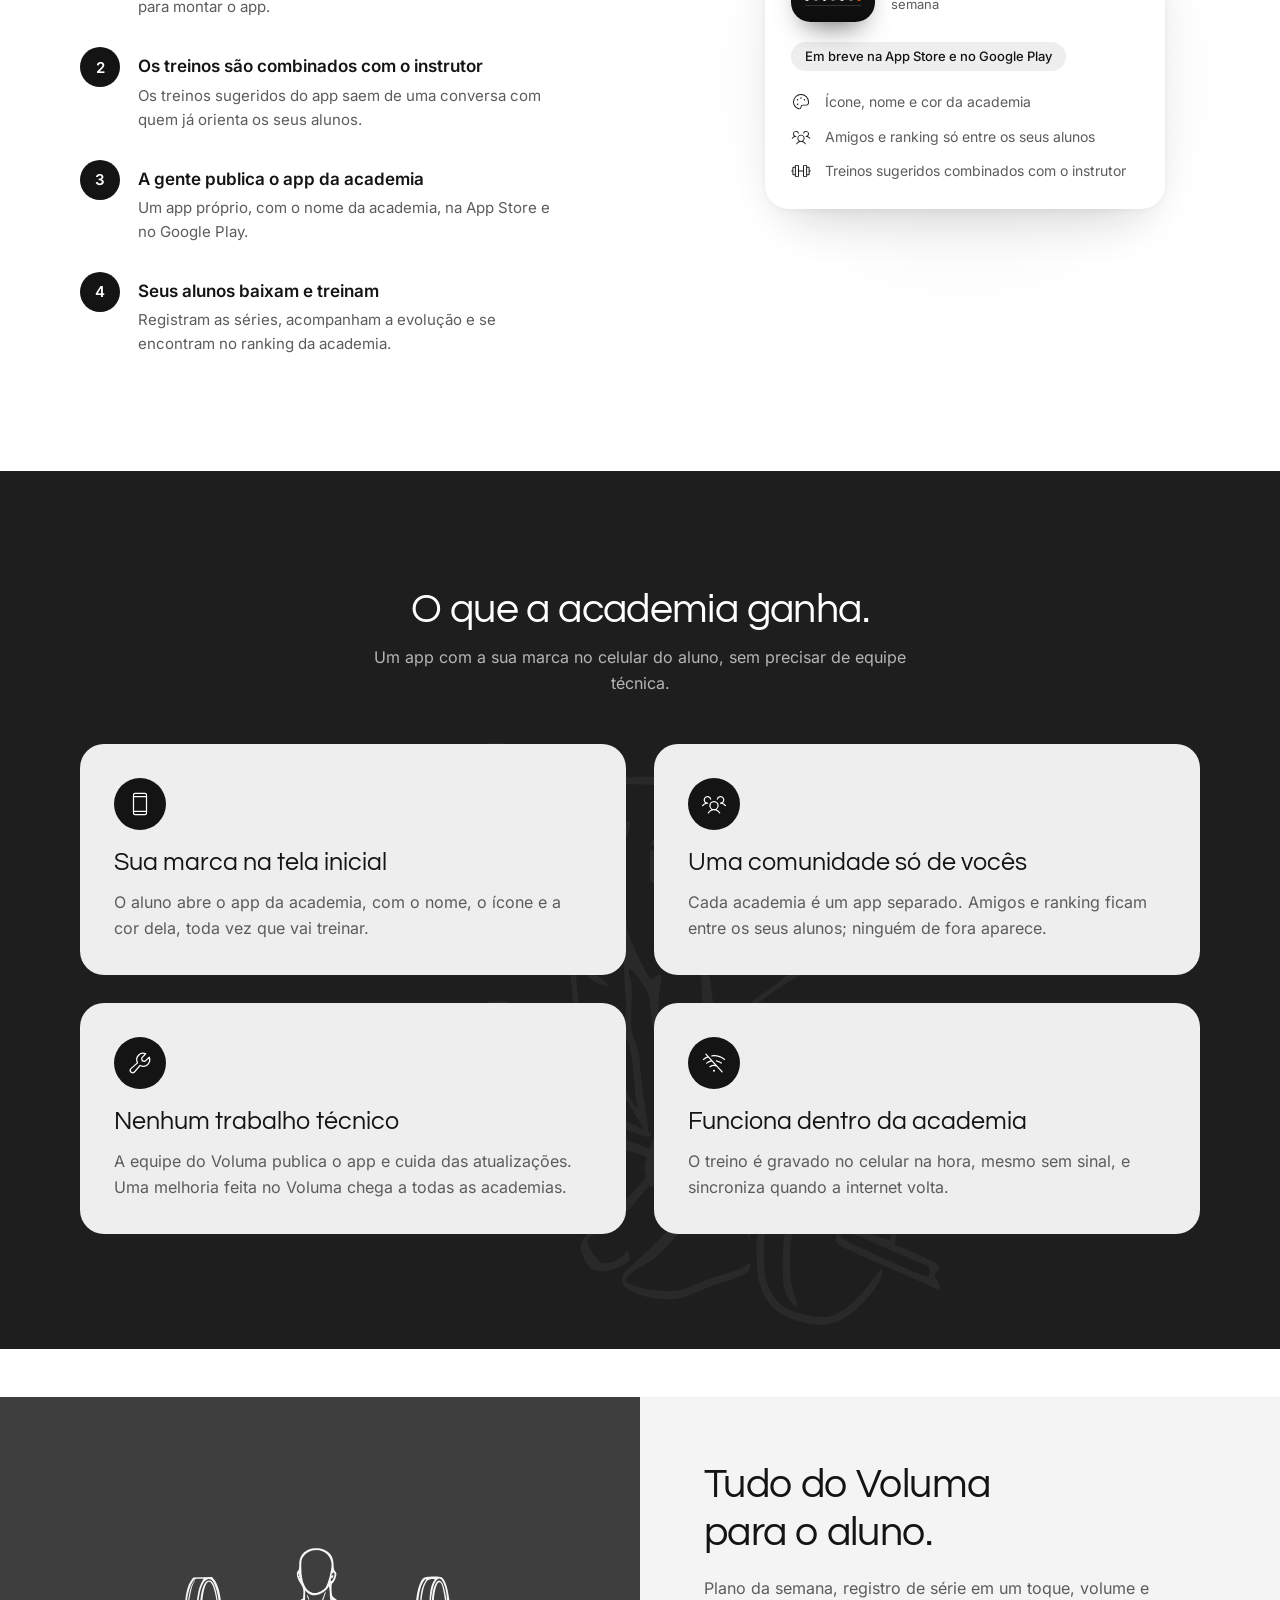
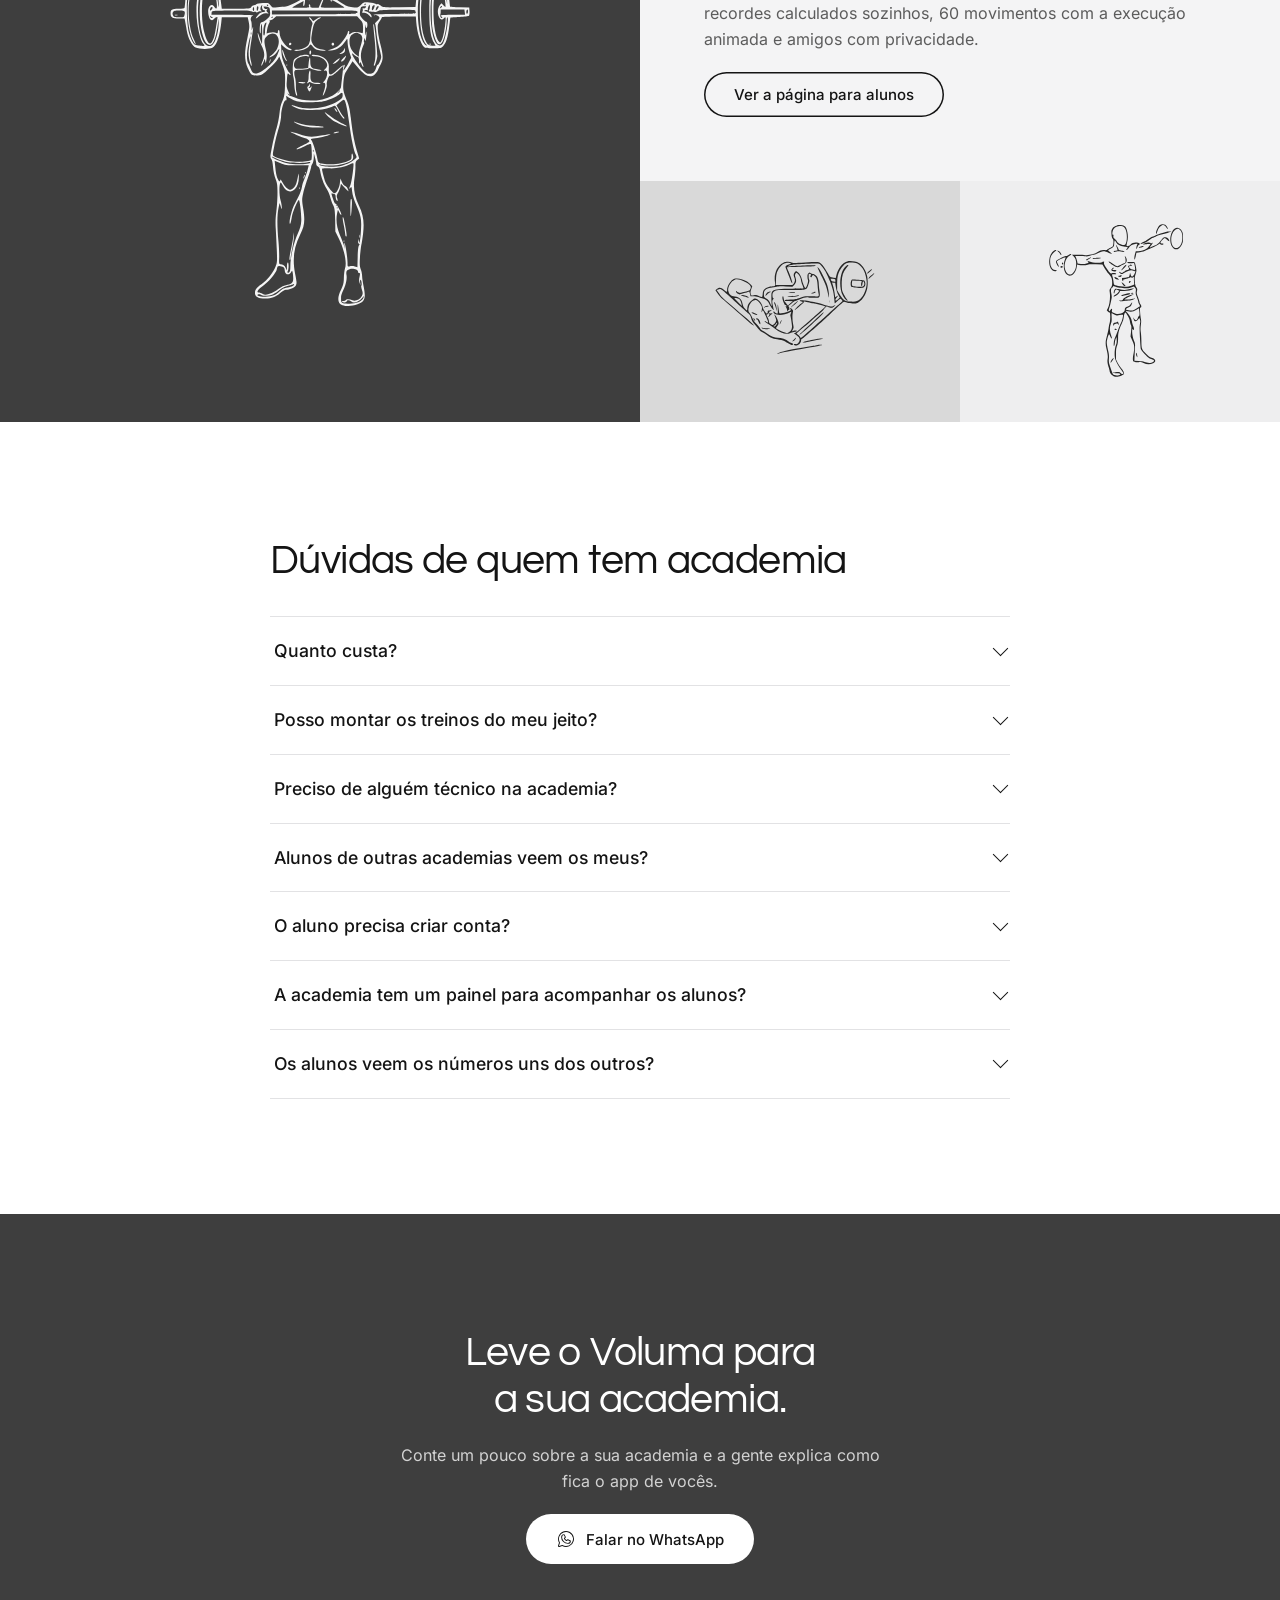
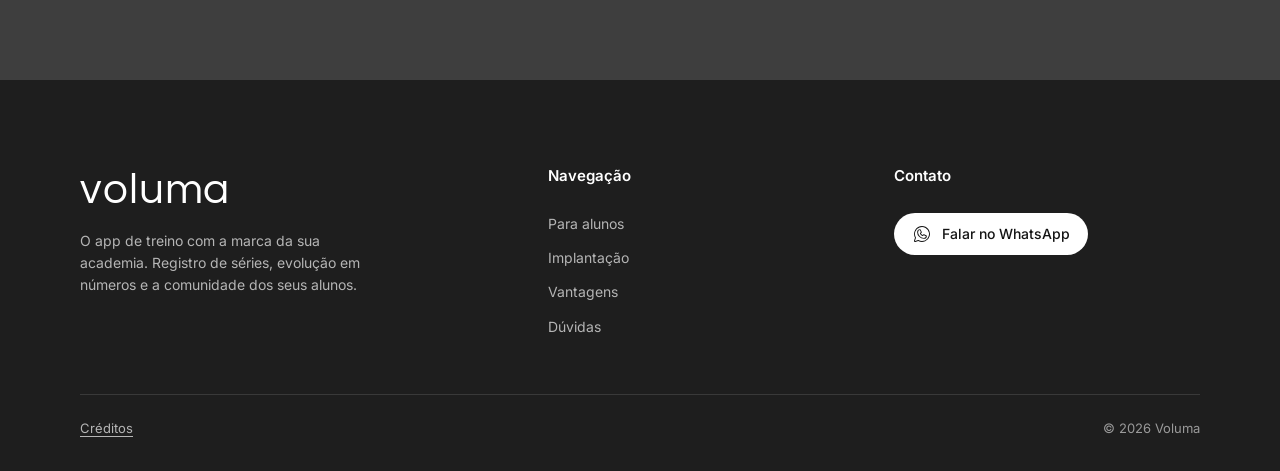
==== commit c8af8198: "Adiciona a aba da Garra, academia ficticia no tema claro O exemplo pronto agora tem tres abas: Ironb" ====
--- a/academias.html
+++ b/academias.html
@@ -15,7 +15,7 @@
   <link rel="apple-touch-icon" href="assets/icon.png">
   <link rel="preload" href="assets/fonts/questrial-latin-400-normal.woff2" as="font" type="font/woff2" crossorigin>
   <link rel="preload" href="assets/fonts/inter-latin-wght-normal.woff2" as="font" type="font/woff2" crossorigin>
-  <link rel="stylesheet" href="styles.css?v=19">
+  <link rel="stylesheet" href="styles.css?v=20">
 </head>
 <body>
   <a class="skip" href="#conteudo">Pular para o conteúdo</a>
@@ -46,6 +46,8 @@
     <symbol id="i-users-three" viewBox="0 0 256 256"><path d="M243.6,148.8a6,6,0,0,1-8.4-1.2A53.58,53.58,0,0,0,192,126a6,6,0,0,1,0-12,26,26,0,1,0-25.18-32.5,6,6,0,0,1-11.62-3,38,38,0,1,1,59.91,39.63A65.69,65.69,0,0,1,244.8,140.4,6,6,0,0,1,243.6,148.8ZM189.19,213a6,6,0,0,1-2.19,8.2,5.9,5.9,0,0,1-3,.81,6,6,0,0,1-5.2-3,59,59,0,0,0-101.62,0,6,6,0,1,1-10.38-6A70.1,70.1,0,0,1,103,182.55a46,46,0,1,1,50.1,0A70.1,70.1,0,0,1,189.19,213ZM128,178a34,34,0,1,0-34-34A34,34,0,0,0,128,178ZM70,120a6,6,0,0,0-6-6A26,26,0,1,1,89.18,81.49a6,6,0,1,0,11.62-3,38,38,0,1,0-59.91,39.63A65.69,65.69,0,0,0,11.2,140.4a6,6,0,1,0,9.6,7.2A53.58,53.58,0,0,1,64,126,6,6,0,0,0,70,120Z"/></symbol>
     <symbol id="i-wrench" viewBox="0 0 256 256"><path d="M224.91,69.75a6,6,0,0,0-9.63-2.16l-41.07,37.9L154.7,101.3l-4.19-19.51,37.9-41.07a6,6,0,0,0-2.16-9.63,70,70,0,0,0-89.77,94.39l-61.39,53c-.11.09-.21.19-.32.3A30,30,0,0,0,77.2,221.23c.11-.11.21-.21.3-.32l53-61.39a70,70,0,0,0,94.39-89.77ZM160,154a58,58,0,0,1-28-7.22,6,6,0,0,0-7.45,1.33L68.57,212.88a18,18,0,0,1-25.45-25.45l64.76-55.94A6,6,0,0,0,109.2,124a58,58,0,0,1,64-84.53L139.58,75.93a6,6,0,0,0-1.45,5.33l5.65,26.35a6,6,0,0,0,4.61,4.61l26.35,5.65a6,6,0,0,0,5.33-1.45L216.49,82.8A58.06,58.06,0,0,1,160,154Z"/></symbol>
     <symbol id="i-device-mobile" viewBox="0 0 256 256"><path d="M176,18H80A22,22,0,0,0,58,40V216a22,22,0,0,0,22,22h96a22,22,0,0,0,22-22V40A22,22,0,0,0,176,18ZM70,62H186V194H70ZM80,30h96a10,10,0,0,1,10,10V50H70V40A10,10,0,0,1,80,30Zm96,196H80a10,10,0,0,1-10-10V206H186v10A10,10,0,0,1,176,226Z"/></symbol>
+    <!-- Marca da Garra, academia ficticia do exemplo claro (desenho proprio) -->
+    <symbol id="garra-mark" viewBox="0 0 64 64"><g fill="none" stroke="currentColor" stroke-width="6" stroke-linecap="round"><path d="M17 50C21 38 25 25 28 13"/><path d="M30 54C34 42 38 28 41 15"/><path d="M43 50C46 41 49 31 51 22"/></g></symbol>
     <symbol id="i-palette" viewBox="0 0 256 256"><path d="M199.37,55.31A101.32,101.32,0,0,0,128,26h-1A102,102,0,0,0,26,128c0,42.09,26.07,77.44,68,92.26A30.21,30.21,0,0,0,104.11,222,30.06,30.06,0,0,0,134,192a18,18,0,0,1,18-18h46.21a29.82,29.82,0,0,0,29.25-23.31A102.71,102.71,0,0,0,230,127.11,101.25,101.25,0,0,0,199.37,55.31ZM215.76,148a17.89,17.89,0,0,1-17.55,14H152a30,30,0,0,0-30,30,18,18,0,0,1-24,17C61,195.86,38,164.85,38,128a90,90,0,0,1,89.07-90H128a90.34,90.34,0,0,1,90,89.22A90.46,90.46,0,0,1,215.76,148ZM138,76a10,10,0,1,1-10-10A10,10,0,0,1,138,76ZM94,100A10,10,0,1,1,84,90,10,10,0,0,1,94,100Zm0,56a10,10,0,1,1-10-10A10,10,0,0,1,94,156Zm88-56a10,10,0,1,1-10-10A10,10,0,0,1,182,100Z"/></symbol>
   </svg>
 
@@ -165,14 +167,53 @@
           <div class="case__copy">
             <span class="case__tag">Exemplo pronto</span>
             <h2 class="h2" id="case-title">Assim fica o app de uma academia.</h2>
-            <p class="lead">A gente simulou o app da Ironberg, de São Paulo, para mostrar o resultado. É o mesmo Voluma, com outra cara: ícone, abertura, tema, cores e detalhes em todas as telas.</p>
-            <div class="seg" role="group" aria-label="Comparar o app da Ironberg com o Voluma padrão">
-              <button type="button" aria-pressed="true" data-look-btn="ironberg">App da Ironberg</button>
+            <p class="lead">Veja o mesmo Voluma com a cara de duas academias: a Ironberg, de São Paulo, no tema escuro, e a Garra, no tema claro. Muda o ícone, a abertura, o tema, as cores e os detalhes em todas as telas.</p>
+            <div class="seg" role="group" aria-label="Escolher qual app mostrar">
+              <button type="button" aria-pressed="true" data-look-btn="ironberg">Ironberg</button>
+              <button type="button" aria-pressed="false" data-look-btn="garra">Garra · claro</button>
               <button type="button" aria-pressed="false" data-look-btn="voluma">Voluma padrão</button>
             </div>
           </div>
 
-          <aside class="kit" aria-label="Identidade visual da Ironberg">
+          <aside class="kit only-garra" aria-label="Identidade visual da Garra Academia">
+            <div class="kit__brand">
+              <span class="garra-icon" aria-hidden="true"><svg><use href="#garra-mark"/></svg></span>
+              <div>
+                <b>Garra Academia</b>
+                <small>Musculação e funcional · academia fictícia</small>
+              </div>
+            </div>
+            <div class="kit__colors">
+              <span class="chip" style="--c:#1747F5"><i></i><b>Azul Garra</b><code>#1747F5</code></span>
+              <span class="chip" style="--c:#0F1115"><i></i><b>Grafite</b><code>#0F1115</code></span>
+              <span class="chip" style="--c:#FFFFFF"><i></i><b>Branco</b><code>#FFFFFF</code></span>
+            </div>
+            <ul class="kit__list">
+              <li><svg aria-hidden="true"><use href="#i-check"/></svg>Ícone e tela de abertura com a marca</li>
+              <li><svg aria-hidden="true"><use href="#i-check"/></svg>Tema claro, cores e títulos da academia</li>
+              <li><svg aria-hidden="true"><use href="#i-check"/></svg>Treinos com os nomes do instrutor</li>
+            </ul>
+          </aside>
+
+          <aside class="kit only-voluma" aria-label="Identidade visual do Voluma padrão">
+            <div class="kit__brand">
+              <img class="kit__voluma" src="assets/icon.png" alt="" width="56" height="56">
+              <div>
+                <b class="kit__name--voluma" translate="no">voluma</b>
+                <small>O app padrão, antes da personalização</small>
+              </div>
+            </div>
+            <div class="kit__colors">
+              <span class="chip" style="--c:#FF5C00"><i></i><b>Laranja</b><code>#FF5C00</code></span>
+              <span class="chip" style="--c:#0A0A0A"><i></i><b>Preto</b><code>#0A0A0A</code></span>
+              <span class="chip" style="--c:#F5F5F5"><i></i><b>Branco</b><code>#F5F5F5</code></span>
+            </div>
+            <ul class="kit__list">
+              <li><svg aria-hidden="true"><use href="#i-check"/></svg>É daqui que a gente parte para criar o app da sua academia</li>
+            </ul>
+          </aside>
+
+          <aside class="kit only-ironberg" aria-label="Identidade visual da Ironberg">
             <div class="kit__brand">
               <span class="ib-icon" aria-hidden="true"><img src="assets/ironberg-logo.webp" alt="" width="52" height="52"></span>
               <div>
@@ -201,6 +242,10 @@
                   <div class="splash__in only-ironberg">
                     <img class="splash__logo" src="assets/ironberg-logo.webp" alt="" width="250" height="250">
                     <span class="splash__slogan">O ambiente transforma!</span>
+                  </div>
+                  <div class="splash__in only-garra">
+                    <svg class="garra-mark--xl"><use href="#garra-mark"/></svg>
+                    <span class="garra-word">Garra<small>Academia</small></span>
                   </div>
                   <div class="splash__in only-voluma">
                     <img src="assets/icon.png" alt="" width="104" height="104" loading="lazy">
@@ -223,6 +268,7 @@
                       <div class="app-sub">Segunda · 12 out</div>
                     </div>
                     <span class="ib-icon ib-icon--xs only-ironberg"><img src="assets/ironberg-logo.webp" alt="" width="40" height="40"></span>
+                    <span class="garra-icon garra-icon--xs only-garra"><svg><use href="#garra-mark"/></svg></span>
                   </div>
                   <div class="app-body">
                     <div class="card">
@@ -231,7 +277,7 @@
                           <div class="lbl">SEGUNDA</div>
                           <div class="sec">Peito e tríceps</div>
                           <div class="meta">13 séries para hoje</div>
-                          <span class="tag only-ironberg">SUGERIDO PELO INSTRUTOR</span>
+                          <span class="tag not-voluma">SUGERIDO PELO INSTRUTOR</span>
                         </div>
                         <div class="ring" style="--p:0">
                           <svg viewBox="0 0 44 44"><circle cx="22" cy="22" r="19"/><circle class="ring__arc" cx="22" cy="22" r="19"/></svg>
@@ -277,7 +323,7 @@
                   <div class="app-body">
                     <div class="card">
                       <div class="ex-head">
-                        <img src="assets/movements/bench-press.svg" alt="" width="52" height="52" loading="lazy">
+                        <img class="not-garra" src="assets/movements/bench-press.svg" alt="" width="52" height="52" loading="lazy"><img class="only-garra" src="assets/movements/dark/bench-press.svg" alt="" width="52" height="52" loading="lazy">
                         <div><div class="sec sec--sm">Supino reto</div><div class="meta">4 séries · 80 kg</div></div>
                       </div>
                       <div class="set is-done">
@@ -301,7 +347,7 @@
                       </div>
                     </div>
                     <div class="card card--row card--next">
-                      <img src="assets/movements/bench-press.svg" alt="" width="44" height="44" loading="lazy">
+                      <img class="not-garra" src="assets/movements/bench-press.svg" alt="" width="44" height="44" loading="lazy"><img class="only-garra" src="assets/movements/dark/bench-press.svg" alt="" width="44" height="44" loading="lazy">
                       <div><b>Supino inclinado</b><span class="meta">3 × 10 · 34 kg</span></div>
                     </div>
                   </div>
@@ -322,7 +368,7 @@
                     <div class="app-sub">Dias treinados em outubro</div>
                   </div>
                   <div class="app-body">
-                    <span class="scope"><span class="only-ironberg">Entre os seus amigos da Ironberg</span><span class="only-voluma">Entre os seus amigos</span></span>
+                    <span class="scope"><span class="only-ironberg">Entre os seus amigos da Ironberg</span><span class="only-garra">Entre os seus amigos da Garra</span><span class="only-voluma">Entre os seus amigos</span></span>
                     <div class="card card--rank">
                       <div class="rank"><span class="rank__pos">1</span><span class="av" style="--av:#C9822B">CR</span><span class="rank__name">Camila R.</span><b>18<i>dias</i></b></div>
                       <div class="rank"><span class="rank__pos">2</span><span class="av" style="--av:#3D6FB6">DM</span><span class="rank__name">Diego M.</span><b>17<i>dias</i></b></div>
@@ -346,7 +392,7 @@
           </figure>
         </div>
 
-        <p class="case__note">Simulação do app da Ironberg, publicada com autorização. A marca e o logo pertencem à Ironberg. O app da sua academia sai com a identidade de vocês.</p>
+        <p class="case__note"><span class="only-ironberg">Simulação do app da Ironberg, publicada com autorização. A marca e o logo pertencem à Ironberg.</span><span class="only-garra">A Garra não existe: foi criada só para este exemplo.</span><span class="only-voluma">Este é o Voluma antes da personalização.</span> O app da sua academia sai com a identidade de vocês.</p>
       </div>
     </section>
 
@@ -527,6 +573,6 @@
     </div>
   </footer>
 
-  <script src="main.js?v=19" defer></script>
+  <script src="main.js?v=20" defer></script>
 </body>
 </html>
--- a/styles.css
+++ b/styles.css
@@ -605,8 +605,11 @@
 .rank__foot { font-size: 12px; color: var(--text-2); text-align: center; }
 
 /* Mostra so o que e de cada versao */
-.case[data-look="ironberg"] .only-voluma,
-.case[data-look="voluma"] .only-ironberg { display: none; }
+.case:not([data-look="ironberg"]) .only-ironberg,
+.case:not([data-look="garra"]) .only-garra,
+.case:not([data-look="voluma"]) .only-voluma,
+.case[data-look="garra"] .not-garra,
+.case[data-look="voluma"] .not-voluma { display: none; }
 
 /* Versao Ironberg: preto, grafite e vermelho; titulos condensados como no site deles */
 .case[data-look="ironberg"] .screen {
@@ -645,6 +648,58 @@
 .case[data-look="ironberg"] .rank.is-me .av { background: var(--red); }
 .case[data-look="ironberg"] .scope { background: rgba(210, 0, 0, 0.14); color: var(--neon); }
 .case[data-look="voluma"] .rank.is-me .av { background: var(--accent); color: #000; }
+
+/* Versao Garra: tema claro, azul e grafite, titulos condensados */
+.garra-icon { width: 56px; height: 56px; flex: none; border-radius: 16px; background: #1747F5; color: #fff; display: grid; place-items: center; box-shadow: 0 10px 20px -10px rgba(23, 71, 245, 0.7); }
+.garra-icon svg { width: 66%; height: 66%; }
+.garra-icon--xs { width: 44px; height: 44px; border-radius: 13px; box-shadow: 0 6px 14px -8px rgba(23, 71, 245, 0.8); }
+.garra-mark--xl { width: 150px; height: 150px; color: #1747F5; }
+.garra-word { display: grid; justify-items: center; font: italic 800 84px/0.9 var(--cond); letter-spacing: 0.01em; text-transform: uppercase; color: #0F1115; }
+.garra-word small { font: 700 15px/1 var(--cond); font-style: normal; letter-spacing: 0.5em; padding-left: 0.5em; margin-top: 14px; color: #1747F5; }
+.kit__voluma { width: 56px; height: 56px; border-radius: 16px; flex: none; }
+.kit__brand .kit__name--voluma { font: 400 26px/1 var(--display); text-transform: none; letter-spacing: 0; }
+.case[data-look="garra"] .kit__brand b { color: #0F1115; }
+
+.case[data-look="garra"] .screen {
+  --text: #0F1115; --text-2: #6B7280; --divider: rgba(15, 17, 21, 0.1); --border-strong: rgba(15, 17, 21, 0.2); --s2: #EEF1F6;
+  color: var(--text);
+  background:
+    radial-gradient(420px 320px at 92% 0%, rgba(23, 71, 245, 0.14), transparent 70%),
+    #F6F7F9;
+}
+.case[data-look="garra"] .screen.splash {
+  background:
+    radial-gradient(380px 380px at 50% 42%, rgba(23, 71, 245, 0.12), transparent 70%),
+    #FFFFFF;
+}
+.case[data-look="garra"] .screen .card { background: #fff; box-shadow: 0 1px 2px rgba(15, 17, 21, 0.05), 0 12px 24px -16px rgba(15, 17, 21, 0.28); }
+.case[data-look="garra"] .back { background: #fff; box-shadow: 0 1px 2px rgba(15, 17, 21, 0.1); }
+.case[data-look="garra"] .app-title { font: italic 800 38px/1 var(--cond); text-transform: uppercase; letter-spacing: 0.01em; }
+.case[data-look="garra"] .app-title--sm { font-size: 30px; }
+.case[data-look="garra"] .sec { font: 700 24px/1.1 var(--cond); text-transform: uppercase; letter-spacing: 0.01em; }
+.case[data-look="garra"] .sec--sm { font-size: 21px; }
+.case[data-look="garra"] .lbl--section { color: #1747F5; }
+.case[data-look="garra"] .tag { color: #1747F5; box-shadow: inset 0 0 0 1px rgba(23, 71, 245, 0.5); }
+.case[data-look="garra"] .ring circle { stroke: #E3E7EF; }
+.case[data-look="garra"] .ring .ring__arc { stroke: #1747F5; }
+.case[data-look="garra"] .btn-accent,
+.case[data-look="garra"] .finish { background: #1747F5; color: #fff; font: 700 20px/1 var(--cond); letter-spacing: 0.06em; text-transform: uppercase; box-shadow: 0 12px 24px -12px rgba(23, 71, 245, 0.8); }
+.case[data-look="garra"] .screen .matrix i { background: #E3E7EF; }
+.case[data-look="garra"] .screen .matrix i[data-l="1"] { background: #C3D0FD; }
+.case[data-look="garra"] .screen .matrix i[data-l="2"] { background: #8AA4FA; }
+.case[data-look="garra"] .screen .matrix i[data-l="3"] { background: #4D73F7; }
+.case[data-look="garra"] .screen .matrix i[data-l="4"] { background: #1747F5; }
+.case[data-look="garra"] .tabbar { background: #fff; box-shadow: 0 12px 30px -14px rgba(15, 17, 21, 0.35), 0 0 0 1px rgba(15, 17, 21, 0.06); }
+.case[data-look="garra"] .tabbar svg { fill: #A0A7B4; }
+.case[data-look="garra"] .tabbar svg.on { fill: #1747F5; }
+.case[data-look="garra"] .ex-head img { background: #F1F3F7; opacity: 1; }
+.case[data-look="garra"] .card--row img { opacity: 0.9; }
+.case[data-look="garra"] .set.is-next { background: #F2F5FF; border-color: #1747F5; }
+.case[data-look="garra"] .set.is-done .cell { background: #1747F5; border-color: #1747F5; box-shadow: none; }
+.case[data-look="garra"] .cell svg { fill: #fff; }
+.case[data-look="garra"] .rank.is-me { background: #E8EEFF; }
+.case[data-look="garra"] .rank.is-me .av { background: #1747F5; }
+.case[data-look="garra"] .scope { background: #fff; color: #1747F5; box-shadow: 0 1px 2px rgba(15, 17, 21, 0.08); }
 .ib-icon { width: 56px; height: 56px; flex: none; border-radius: 16px; background: #000; display: grid; place-items: center; box-shadow: inset 0 0 0 1px rgba(242, 4, 4, 0.5), 0 10px 20px -10px rgba(210, 0, 0, 0.7); }
 .ib-icon img { width: 50px; height: auto; }
 .ib-icon--xs { width: 46px; height: 46px; border-radius: 13px; box-shadow: inset 0 0 0 1px rgba(242, 4, 4, 0.5), 0 0 16px -4px rgba(242, 4, 4, 0.6); }
@@ -666,7 +721,7 @@
   .case__item { flex: none; scroll-snap-align: start; }
   .case__item .phone-wrap { filter: drop-shadow(0 16px 22px rgba(0, 0, 0, 0.18)); }
   .case__note { margin-top: 8px; }
-  .seg button { padding: 11px 14px; }
+  .seg button { padding: 10px 12px; font-size: 13px; }
 }
 
 /* ========== TREINOS: a academia decide os treinos do app ========== */
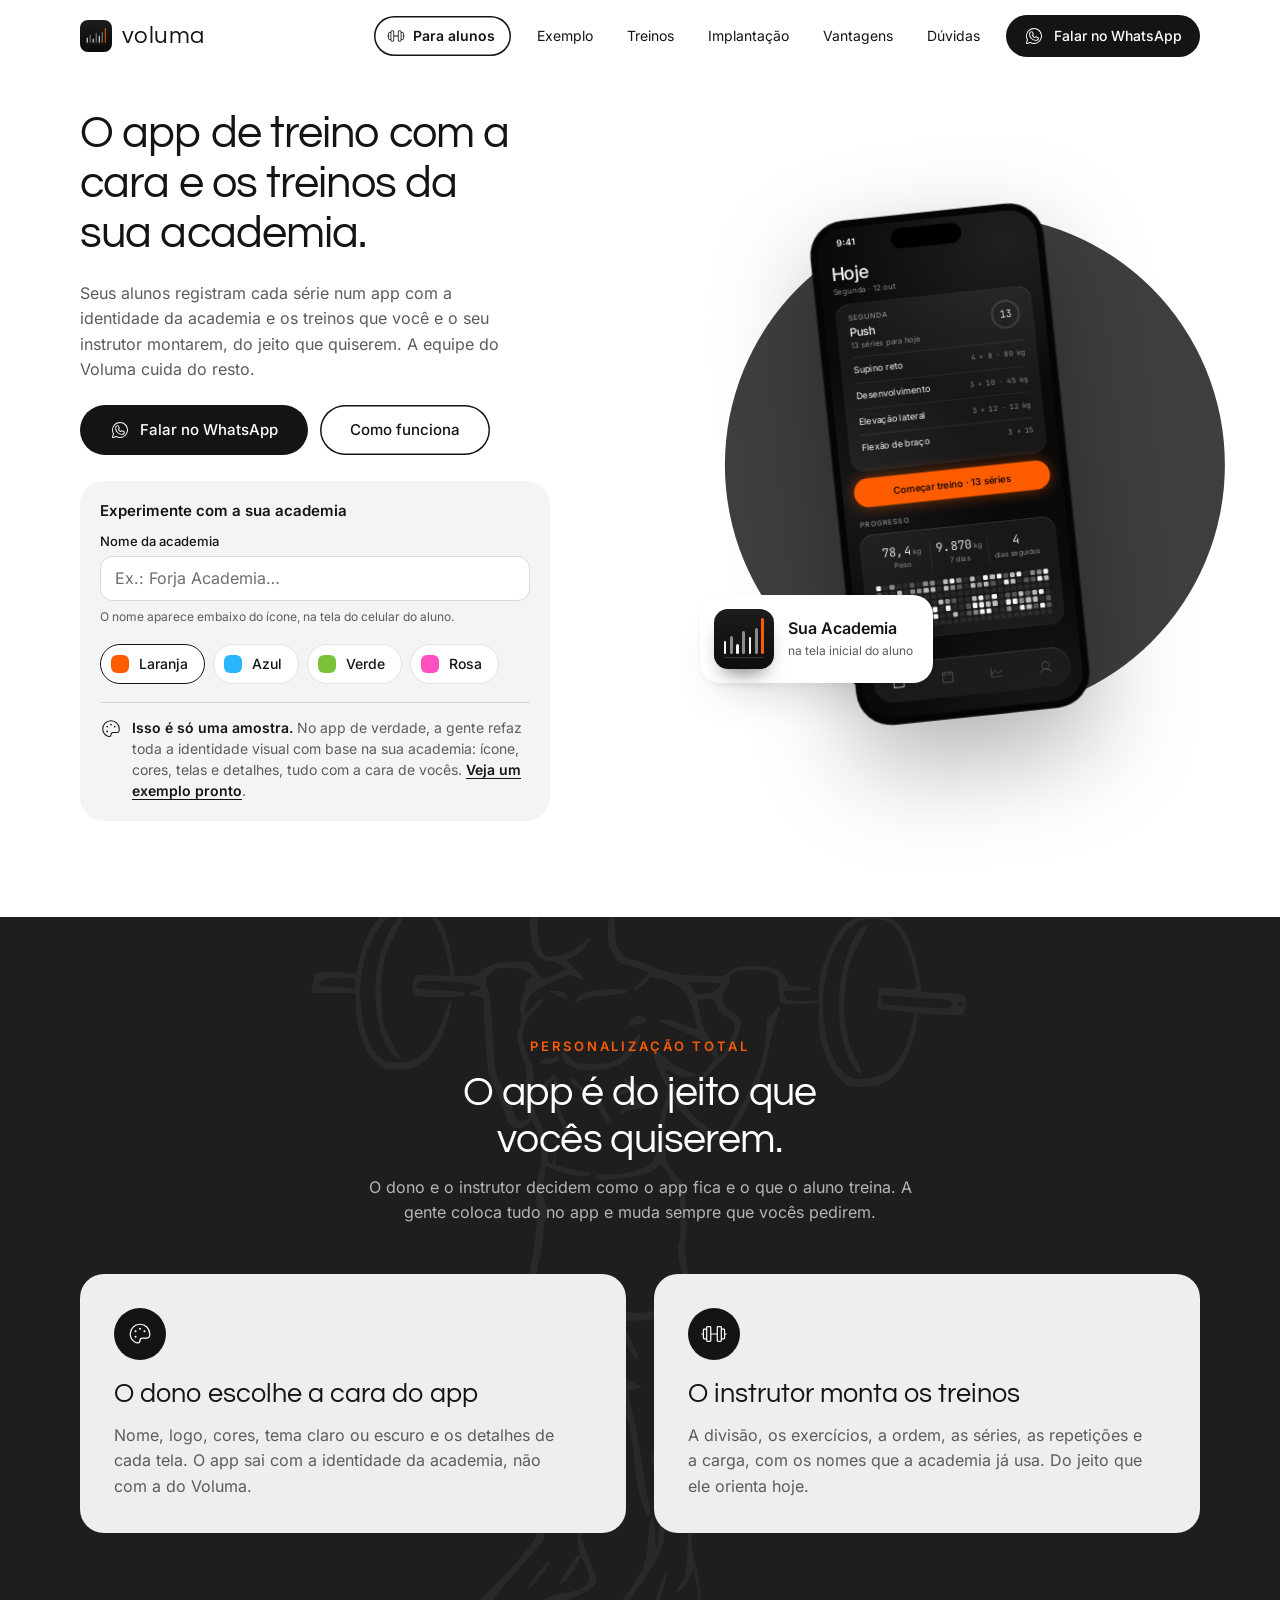
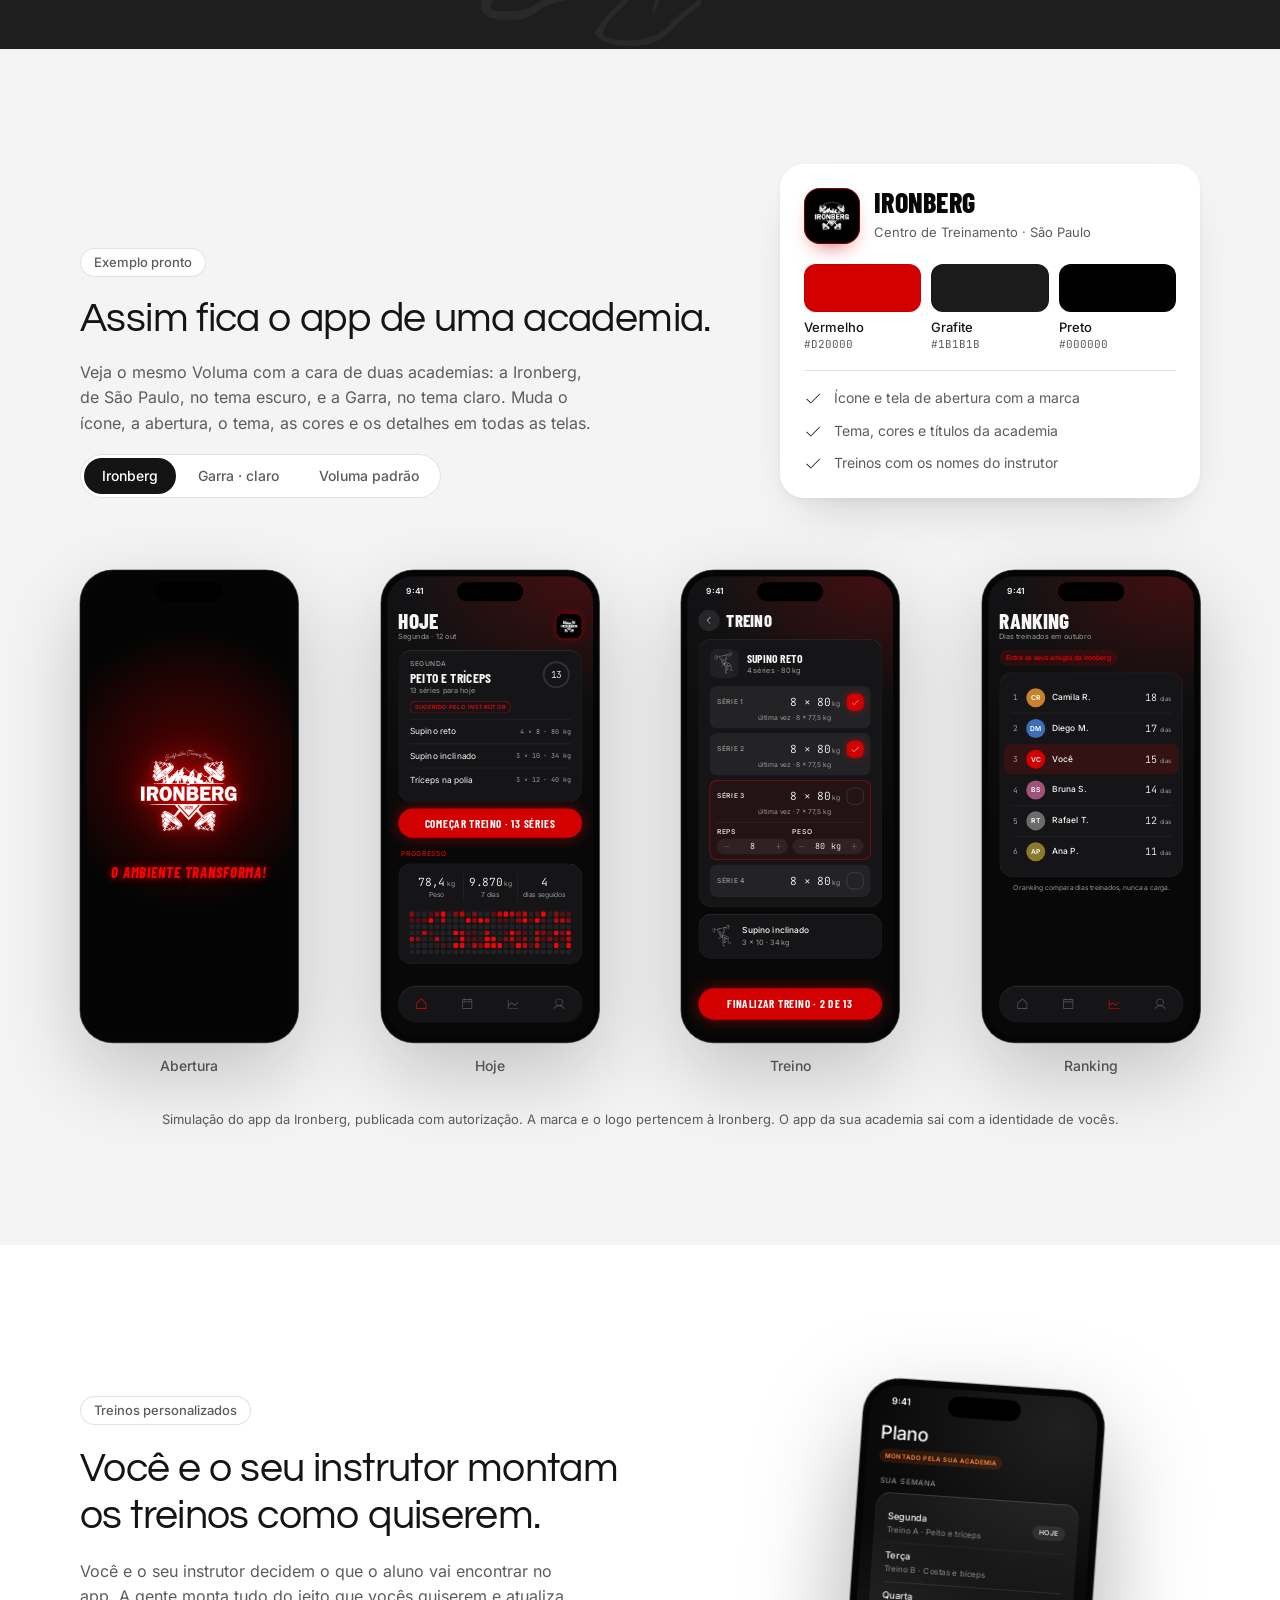
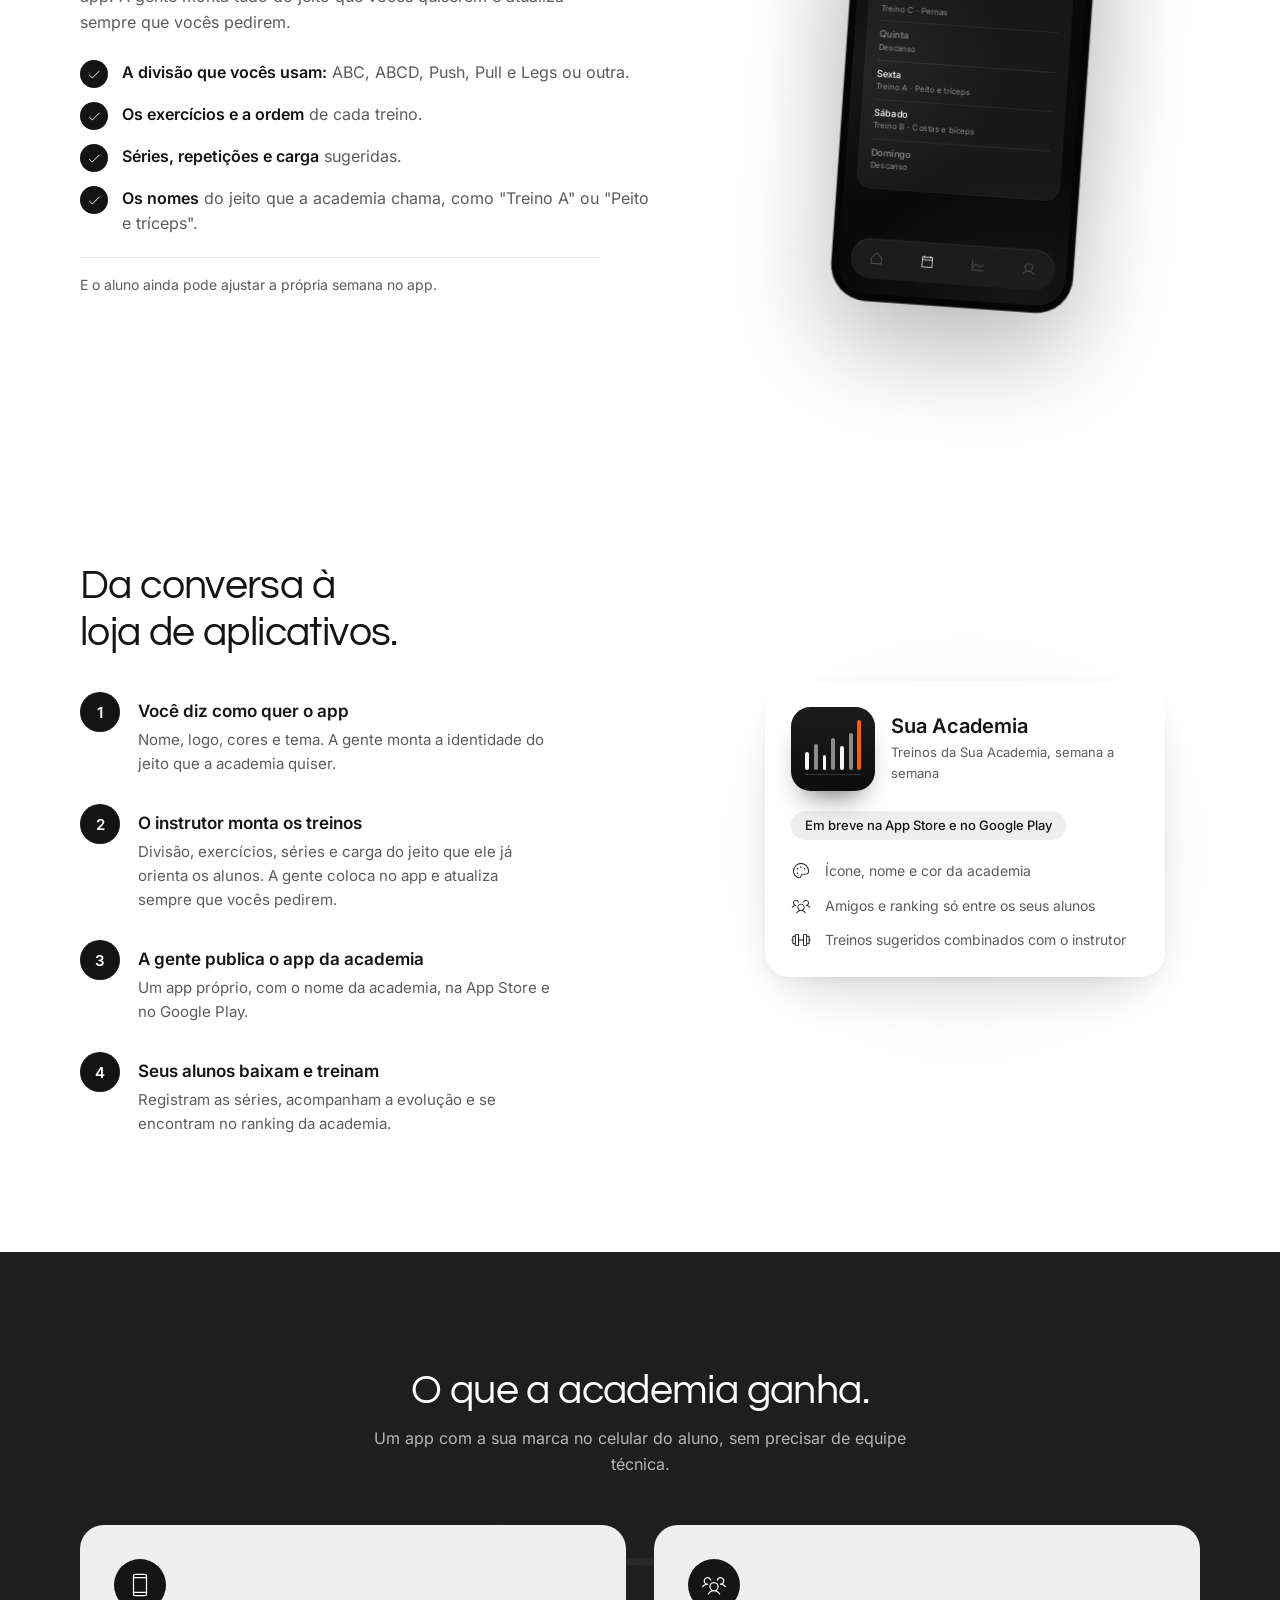
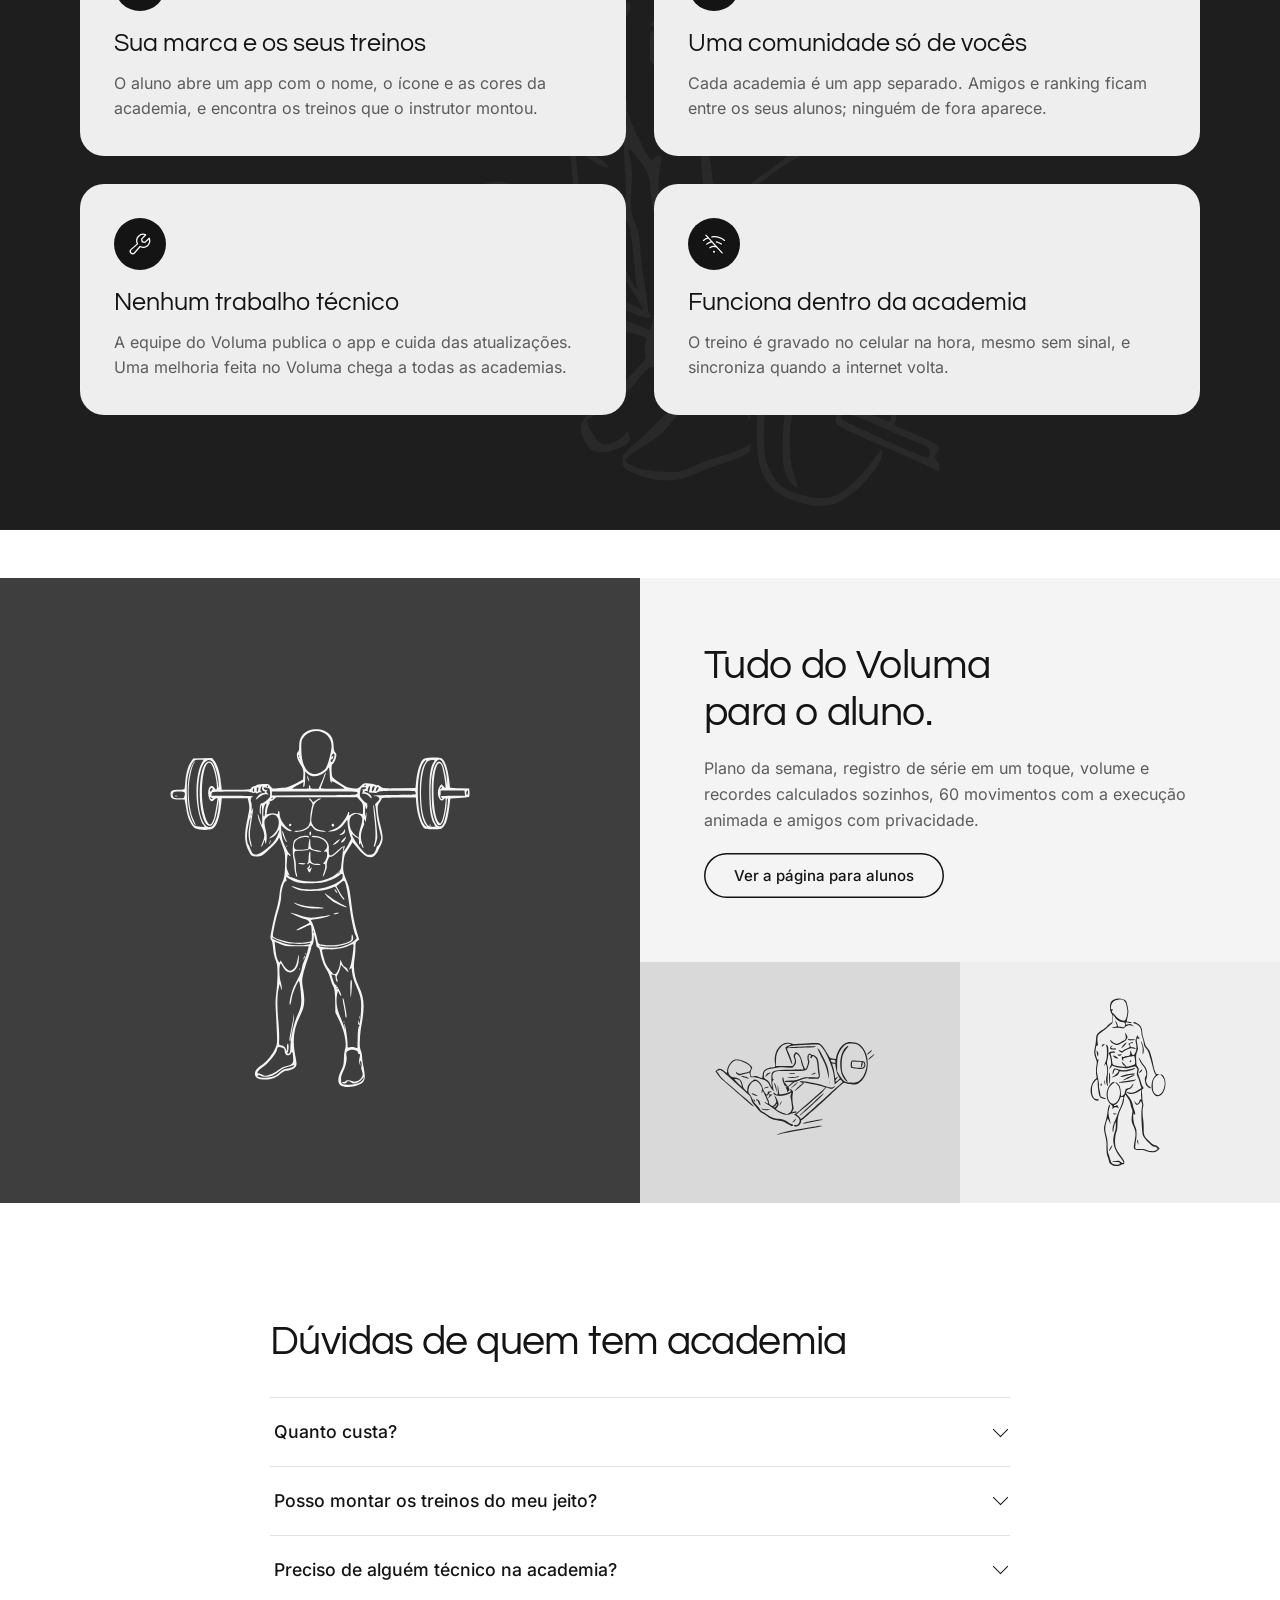
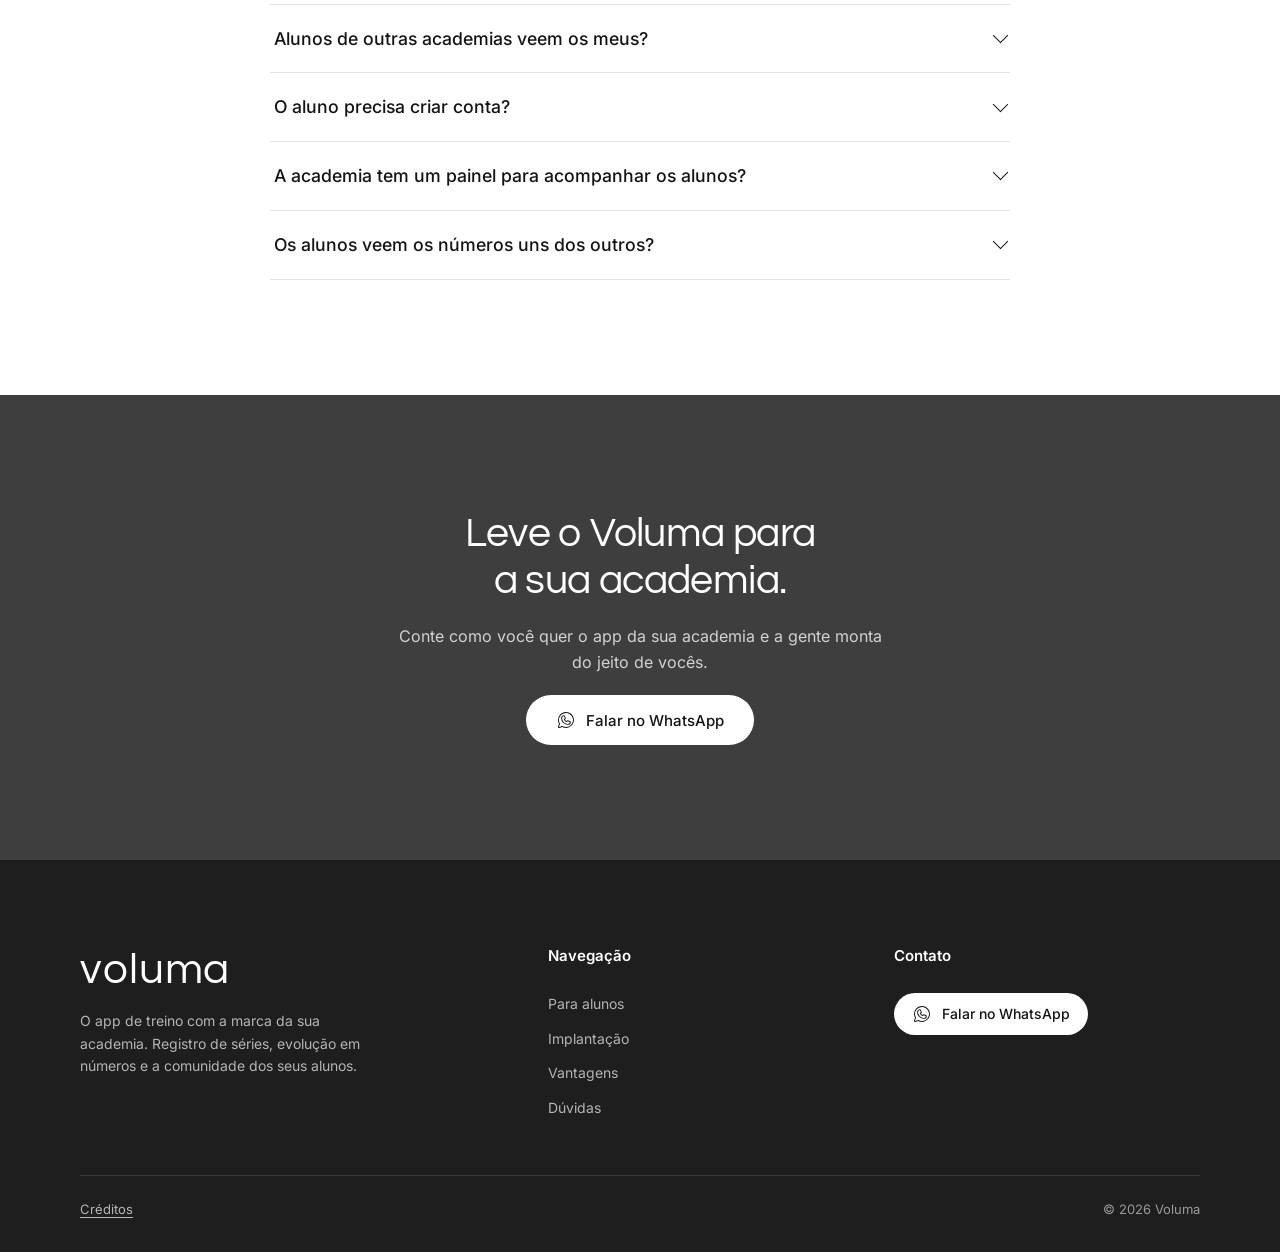
==== commit ec204cf2: "Reforca que dono e instrutor personalizam o app como quiserem - Titulo do topo: 'O app de treino com" ====
--- a/academias.html
+++ b/academias.html
@@ -4,7 +4,7 @@
   <meta charset="utf-8">
   <meta name="viewport" content="width=device-width, initial-scale=1">
   <title>Voluma para academias · O app de treino com a marca da sua academia</title>
-  <meta name="description" content="Seus alunos registram cada série num app com o nome, o ícone e a cor da sua academia. A equipe do Voluma publica e mantém o app para você.">
+  <meta name="description" content="Um app de treino com o nome, o logo e as cores da sua academia, e os treinos que você e o seu instrutor montarem. A equipe do Voluma publica e mantém o app.">
   <meta name="theme-color" content="#FFFFFF">
   <meta name="color-scheme" content="light">
   <meta property="og:title" content="Voluma para academias">
@@ -15,7 +15,7 @@
   <link rel="apple-touch-icon" href="assets/icon.png">
   <link rel="preload" href="assets/fonts/questrial-latin-400-normal.woff2" as="font" type="font/woff2" crossorigin>
   <link rel="preload" href="assets/fonts/inter-latin-wght-normal.woff2" as="font" type="font/woff2" crossorigin>
-  <link rel="stylesheet" href="styles.css?v=20">
+  <link rel="stylesheet" href="styles.css?v=21">
 </head>
 <body>
   <a class="skip" href="#conteudo">Pular para o conteúdo</a>
@@ -77,8 +77,8 @@
     <section class="gh" aria-labelledby="gh-title">
       <div class="container gh__grid" data-gym-demo style="--gym:#FF5C00">
         <div class="gh__copy">
-          <h1 class="display" id="gh-title">O app de treino com o nome e a cor da sua academia.</h1>
-          <p class="lead">Seus alunos registram cada série num app publicado com a identidade da academia. A equipe do Voluma cuida do resto.</p>
+          <h1 class="display" id="gh-title">O app de treino com a cara e os treinos da sua academia.</h1>
+          <p class="lead">Seus alunos registram cada série num app com a identidade da academia e os treinos que você e o seu instrutor montarem, do jeito que quiserem. A equipe do Voluma cuida do resto.</p>
           <div class="actions">
             <a class="btn" href="https://wa.me/NUMERO_PENDENTE?text=Ol%C3%A1!%20Tenho%20uma%20academia%20e%20quero%20conhecer%20o%20Voluma." target="_blank" rel="noopener"><svg aria-hidden="true"><use href="#i-whatsapp"/></svg>Falar no WhatsApp</a>
             <a class="btn btn--ghost" href="#implantacao">Como funciona</a>
@@ -156,6 +156,28 @@
               <small>na tela inicial do aluno</small>
             </div>
           </div>
+        </div>
+      </div>
+    </section>
+
+    <!-- PERSONALIZACAO: dono e instrutor decidem tudo -->
+    <section class="band own" aria-labelledby="own-title">
+      <img class="band__bg" src="assets/movements/squat.svg" alt="" width="900" height="900" loading="lazy" aria-hidden="true">
+      <div class="container">
+        <span class="own__kicker">Personalização total</span>
+        <h2 class="h2" id="own-title">O app é do jeito que vocês quiserem.</h2>
+        <p class="lead-dark">O dono e o instrutor decidem como o app fica e o que o aluno treina. A gente coloca tudo no app e muda sempre que vocês pedirem.</p>
+        <div class="vgrid">
+          <article class="vcard">
+            <span class="vcard__icon"><svg aria-hidden="true"><use href="#i-palette"/></svg></span>
+            <h3>O dono escolhe a cara do app</h3>
+            <p>Nome, logo, cores, tema claro ou escuro e os detalhes de cada tela. O app sai com a identidade da academia, não com a do Voluma.</p>
+          </article>
+          <article class="vcard">
+            <span class="vcard__icon"><svg aria-hidden="true"><use href="#i-barbell"/></svg></span>
+            <h3>O instrutor monta os treinos</h3>
+            <p>A divisão, os exercícios, a ordem, as séries, as repetições e a carga, com os nomes que a academia já usa. Do jeito que ele orienta hoje.</p>
+          </article>
         </div>
       </div>
     </section>
@@ -401,7 +423,7 @@
       <div class="container train__grid">
         <div class="train__copy">
           <span class="case__tag">Treinos personalizados</span>
-          <h2 class="h2" id="train-title">Os treinos do app são do jeito da sua academia.</h2>
+          <h2 class="h2" id="train-title">Você e o seu instrutor montam os treinos como quiserem.</h2>
           <p class="lead">Você e o seu instrutor decidem o que o aluno vai encontrar no app. A gente monta tudo do jeito que vocês quiserem e atualiza sempre que vocês pedirem.</p>
           <ul class="train__list">
             <li><svg aria-hidden="true"><use href="#i-check"/></svg><span><b>A divisão que vocês usam:</b> ABC, ABCD, Push, Pull e Legs ou outra.</span></li>
@@ -452,8 +474,8 @@
         <div>
           <h2 class="h2" id="impl-title">Da conversa à loja de aplicativos.</h2>
           <ol class="steps">
-            <li><span class="num">1</span><div><h3>Você manda nome, logo e cor</h3><p>É só isso que a gente precisa da identidade da academia para montar o app.</p></div></li>
-            <li><span class="num">2</span><div><h3>Os treinos são combinados com o instrutor</h3><p>Os treinos sugeridos do app saem de uma conversa com quem já orienta os seus alunos.</p></div></li>
+            <li><span class="num">1</span><div><h3>Você diz como quer o app</h3><p>Nome, logo, cores e tema. A gente monta a identidade do jeito que a academia quiser.</p></div></li>
+            <li><span class="num">2</span><div><h3>O instrutor monta os treinos</h3><p>Divisão, exercícios, séries e carga do jeito que ele já orienta os alunos. A gente coloca no app e atualiza sempre que vocês pedirem.</p></div></li>
             <li><span class="num">3</span><div><h3>A gente publica o app da academia</h3><p>Um app próprio, com o nome da academia, na App Store e no Google Play.</p></div></li>
             <li><span class="num">4</span><div><h3>Seus alunos baixam e treinam</h3><p>Registram as séries, acompanham a evolução e se encontram no ranking da academia.</p></div></li>
           </ol>
@@ -487,8 +509,8 @@
         <div class="vgrid">
           <article class="vcard">
             <span class="vcard__icon"><svg aria-hidden="true"><use href="#i-device-mobile"/></svg></span>
-            <h3>Sua marca na tela inicial</h3>
-            <p>O aluno abre o app da academia, com o nome, o ícone e a cor dela, toda vez que vai treinar.</p>
+            <h3>Sua marca e os seus treinos</h3>
+            <p>O aluno abre um app com o nome, o ícone e as cores da academia, e encontra os treinos que o instrutor montou.</p>
           </article>
           <article class="vcard">
             <span class="vcard__icon"><svg aria-hidden="true"><use href="#i-users-three"/></svg></span>
@@ -543,7 +565,7 @@
     <section class="cta-final" aria-labelledby="cta-title">
       <div class="container">
         <h2 class="h2" id="cta-title">Leve o Voluma para a sua academia.</h2>
-        <p>Conte um pouco sobre a sua academia e a gente explica como fica o app de vocês.</p>
+        <p>Conte como você quer o app da sua academia e a gente monta do jeito de vocês.</p>
         <a class="btn btn--light" href="https://wa.me/NUMERO_PENDENTE?text=Ol%C3%A1!%20Tenho%20uma%20academia%20e%20quero%20conhecer%20o%20Voluma." target="_blank" rel="noopener"><svg aria-hidden="true"><use href="#i-whatsapp"/></svg>Falar no WhatsApp</a>
       </div>
     </section>
@@ -573,6 +595,6 @@
     </div>
   </footer>
 
-  <script src="main.js?v=20" defer></script>
+  <script src="main.js?v=21" defer></script>
 </body>
 </html>
--- a/styles.css
+++ b/styles.css
@@ -743,6 +743,11 @@
   .train__visual { --s: 0.56; }
 }
 
+/* ========== PERSONALIZACAO: faixa escura logo depois do topo ========== */
+.own__kicker { display: inline-block; margin-bottom: 16px; font: 600 13px/1 var(--sans); letter-spacing: 0.22em; text-transform: uppercase; color: var(--accent); }
+.own .h2 { max-width: 20ch; }
+.own .vcard h3 { font-size: clamp(1.4rem, 2.2vw, 1.7rem); }
+
 /* ========== PAGINA DE CREDITOS ========== */
 .credits { max-width: 760px; display: grid; justify-items: start; gap: 36px; padding-top: clamp(40px, 6vw, 72px); padding-bottom: clamp(72px, 9vw, 120px); }
 .credits section { display: grid; gap: 10px; }
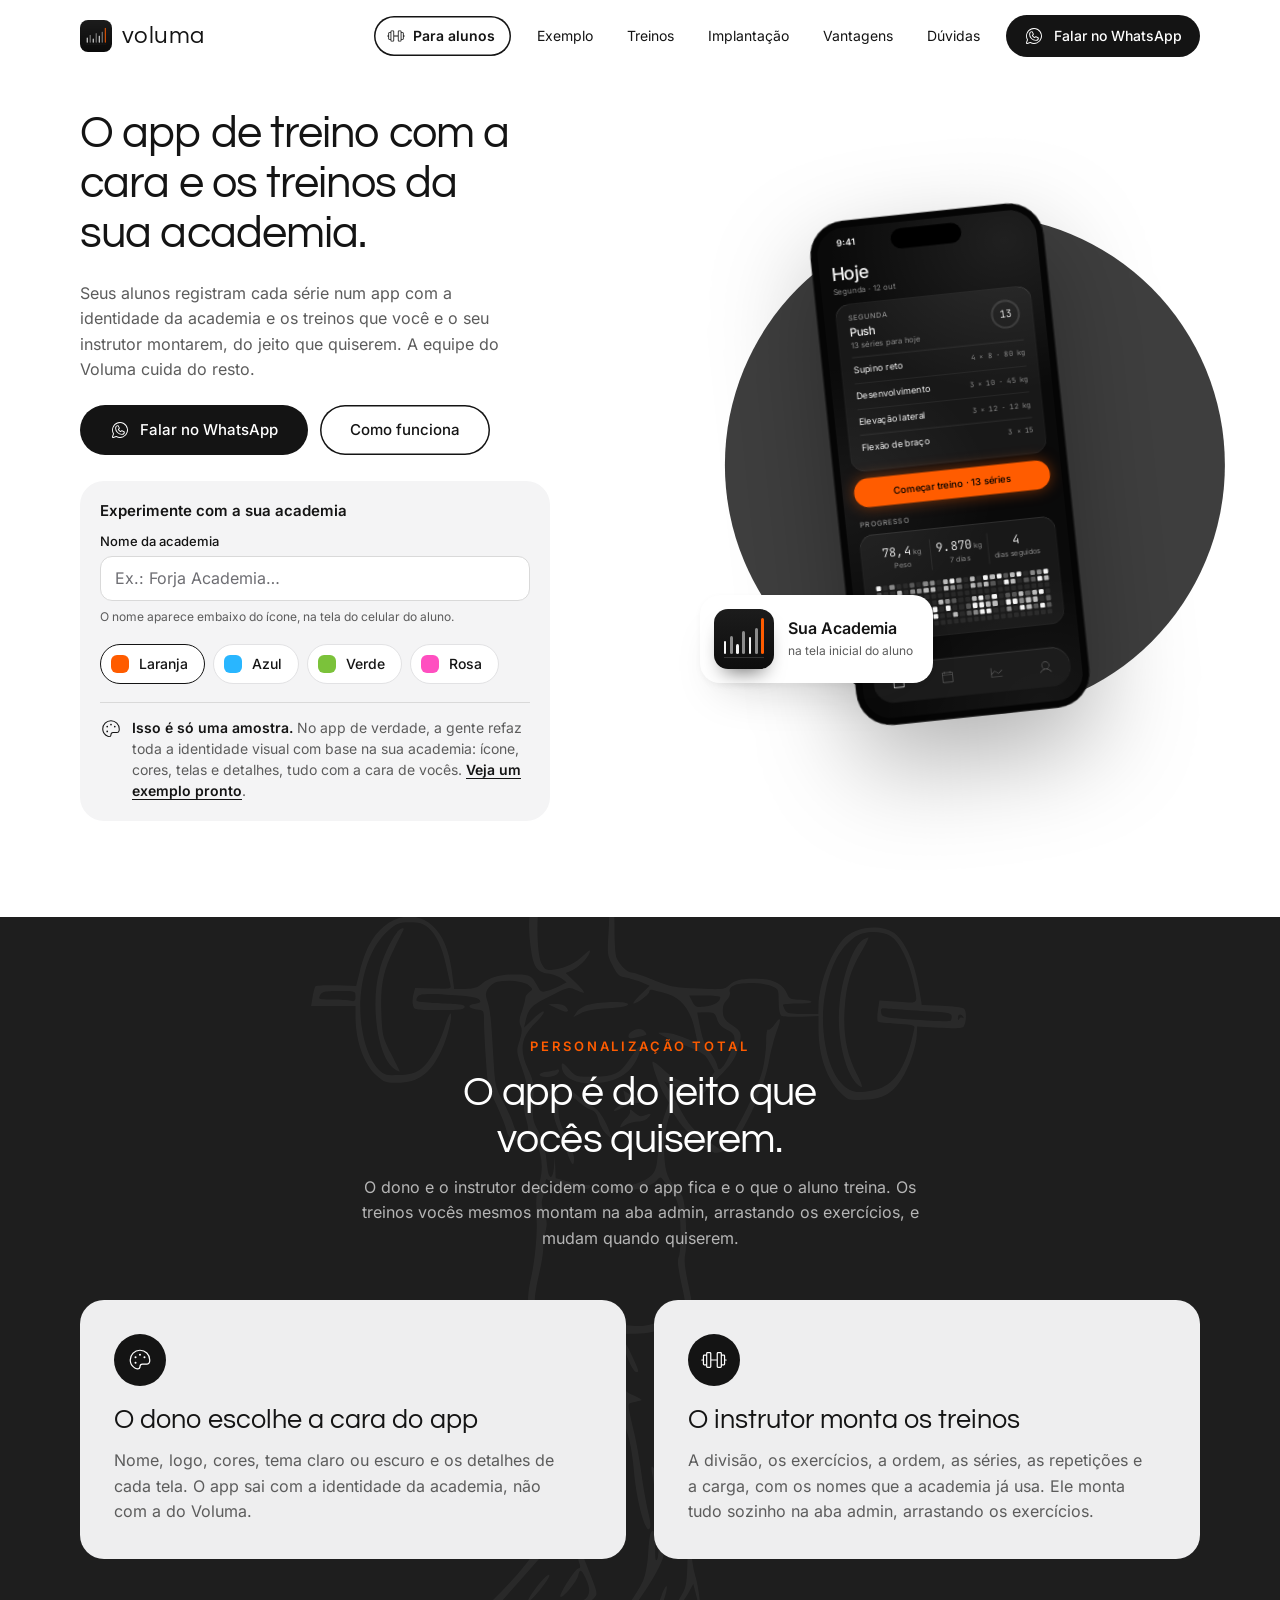
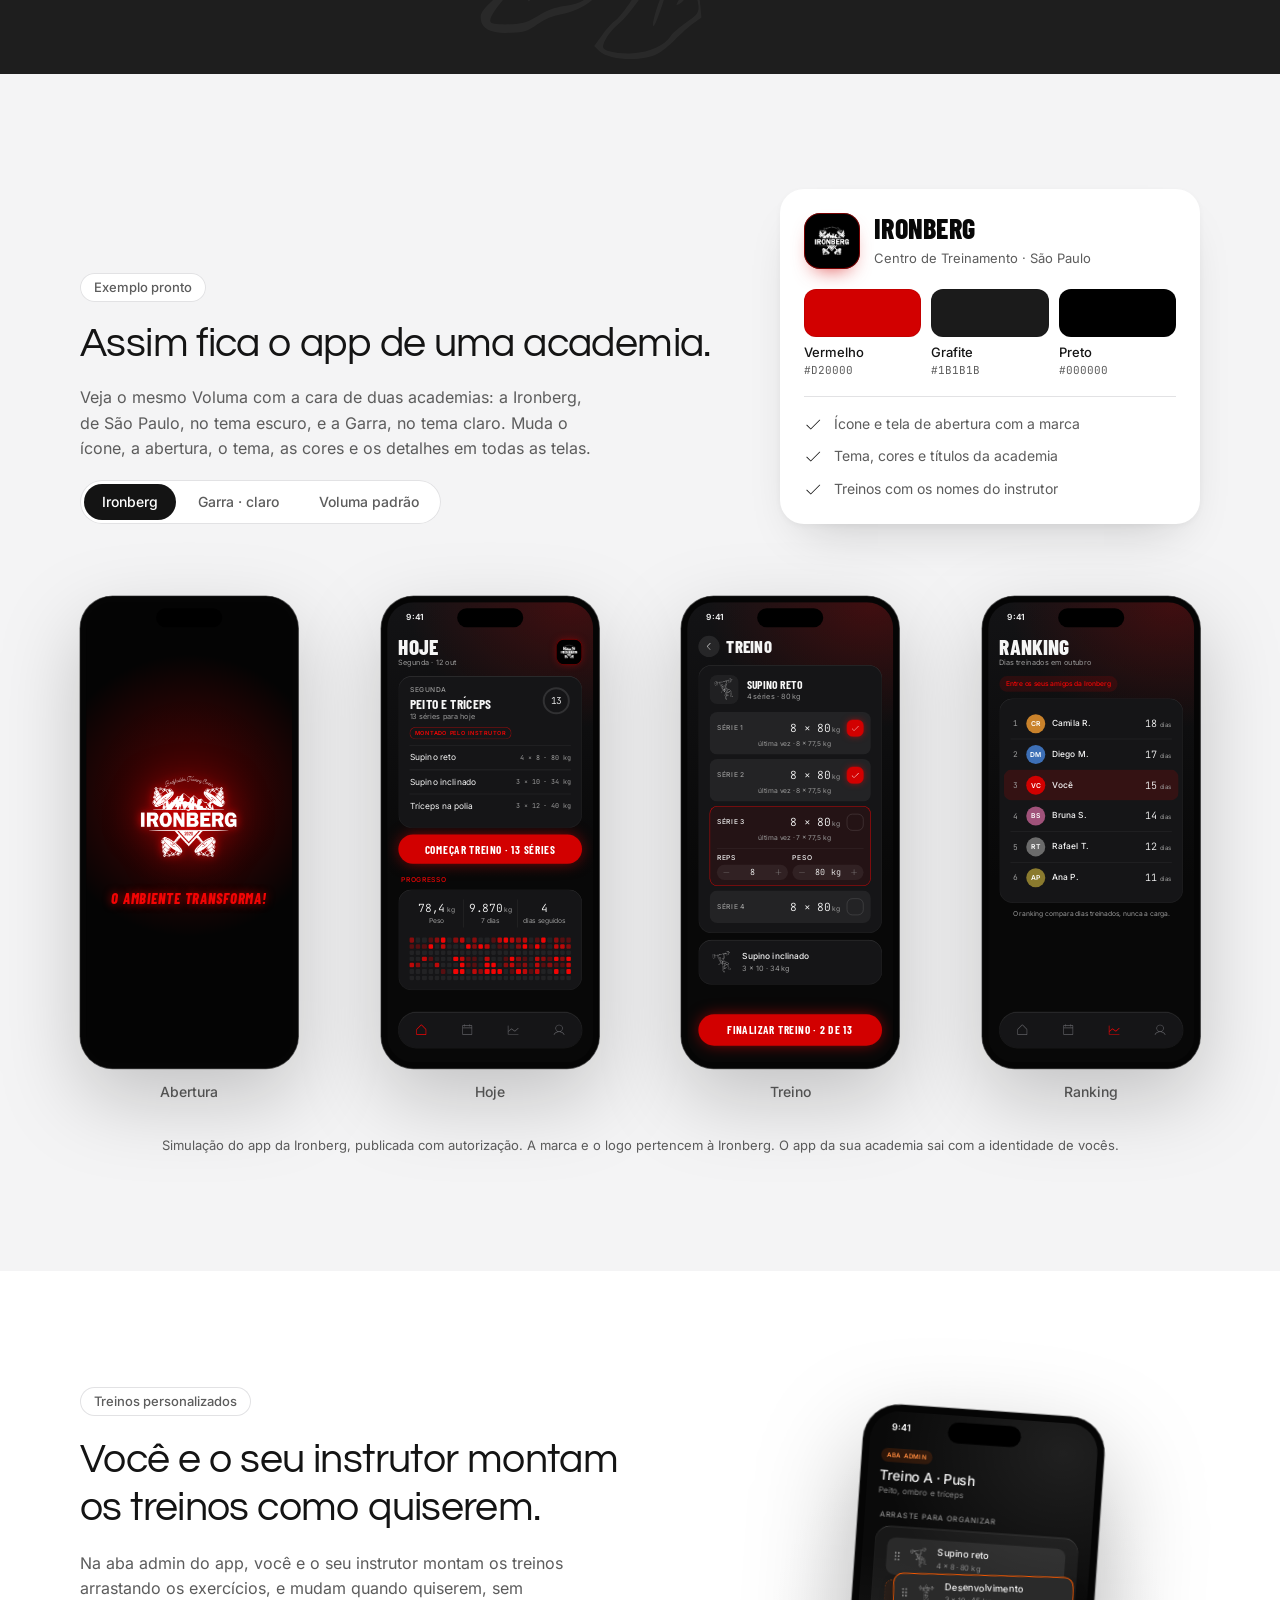
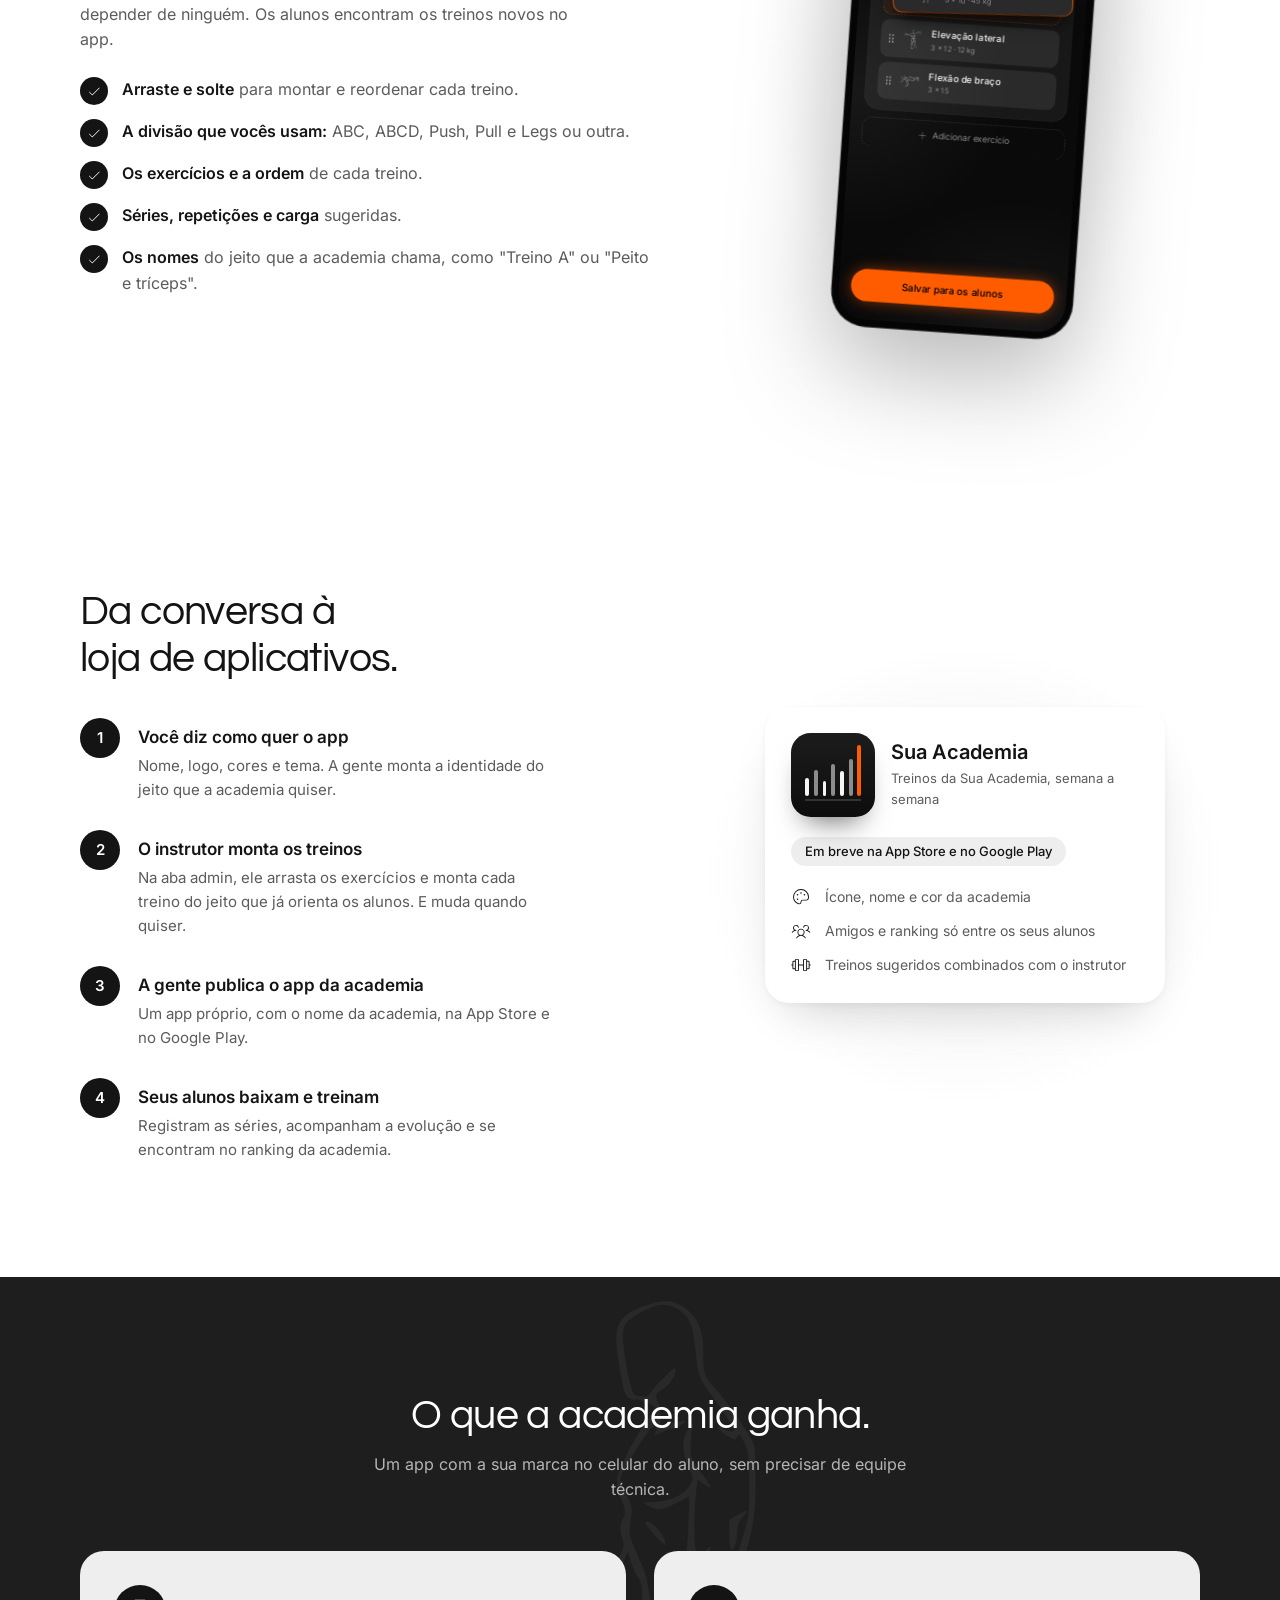
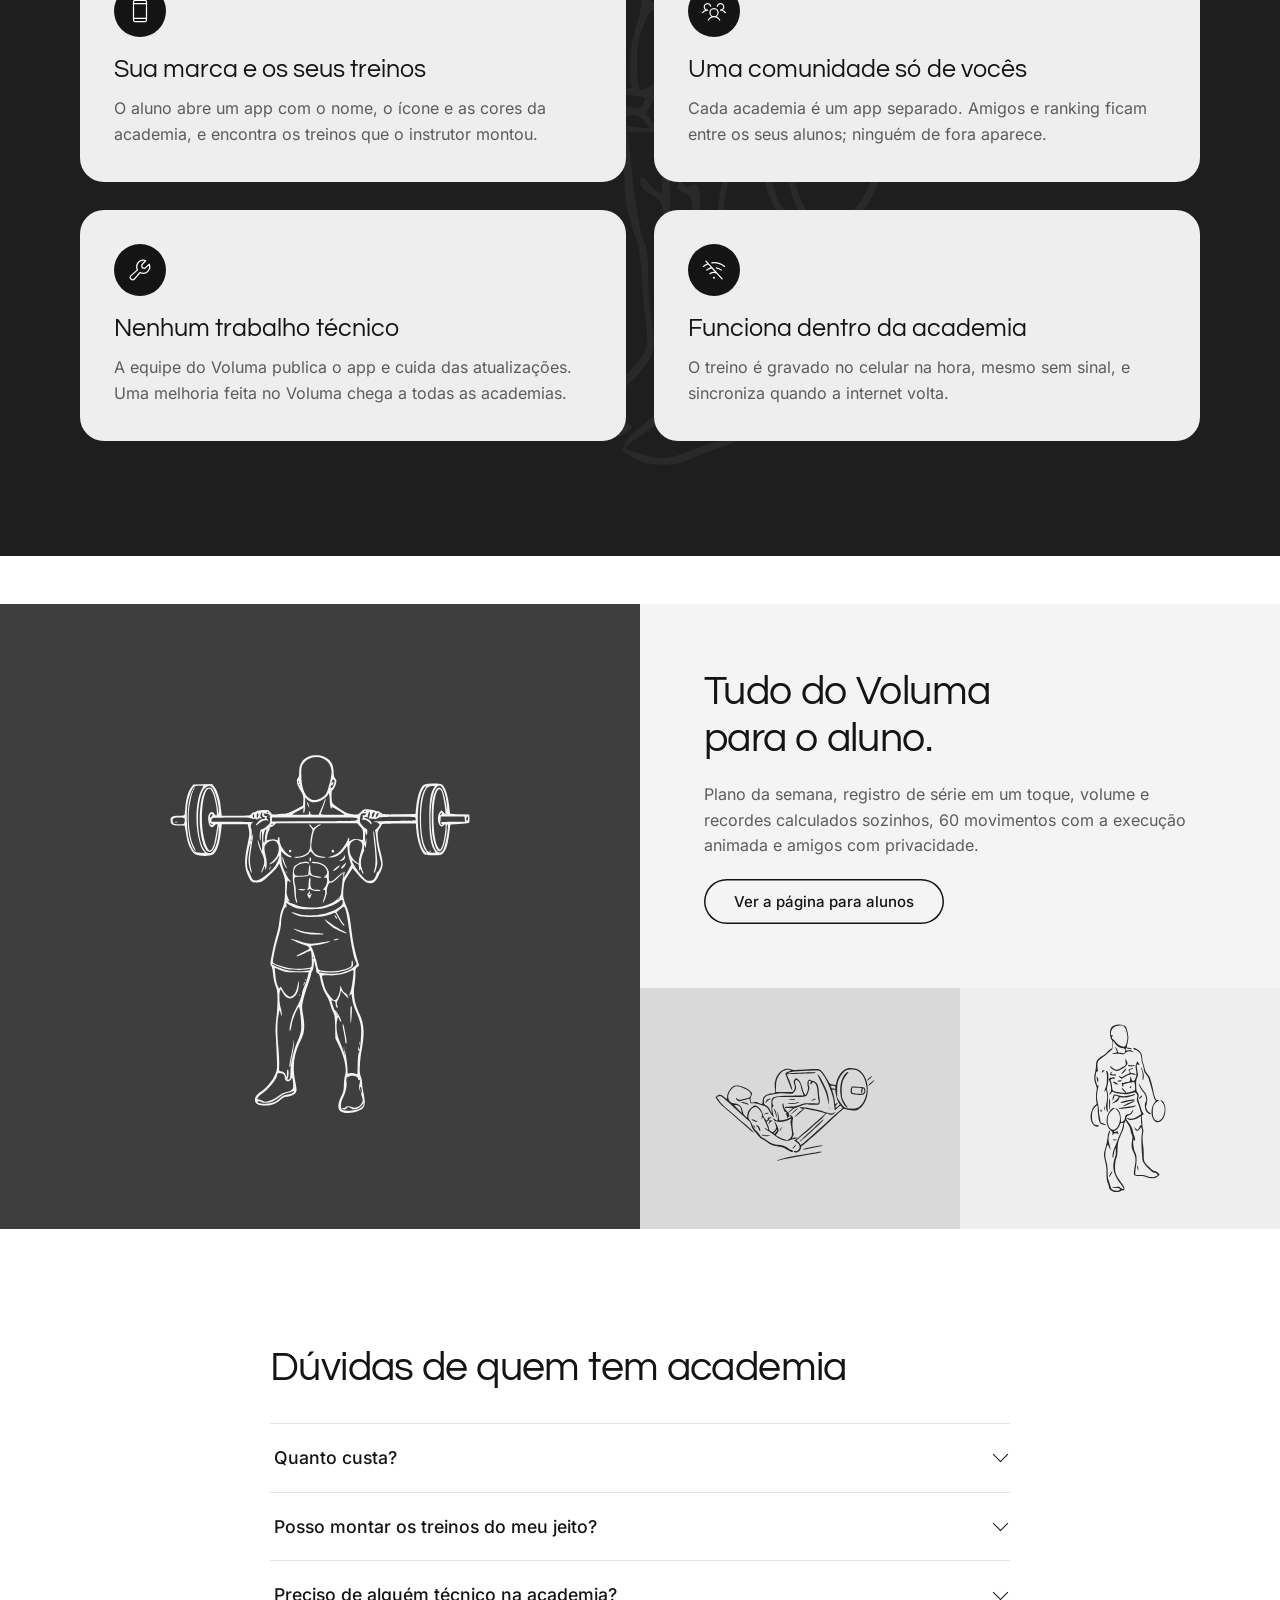
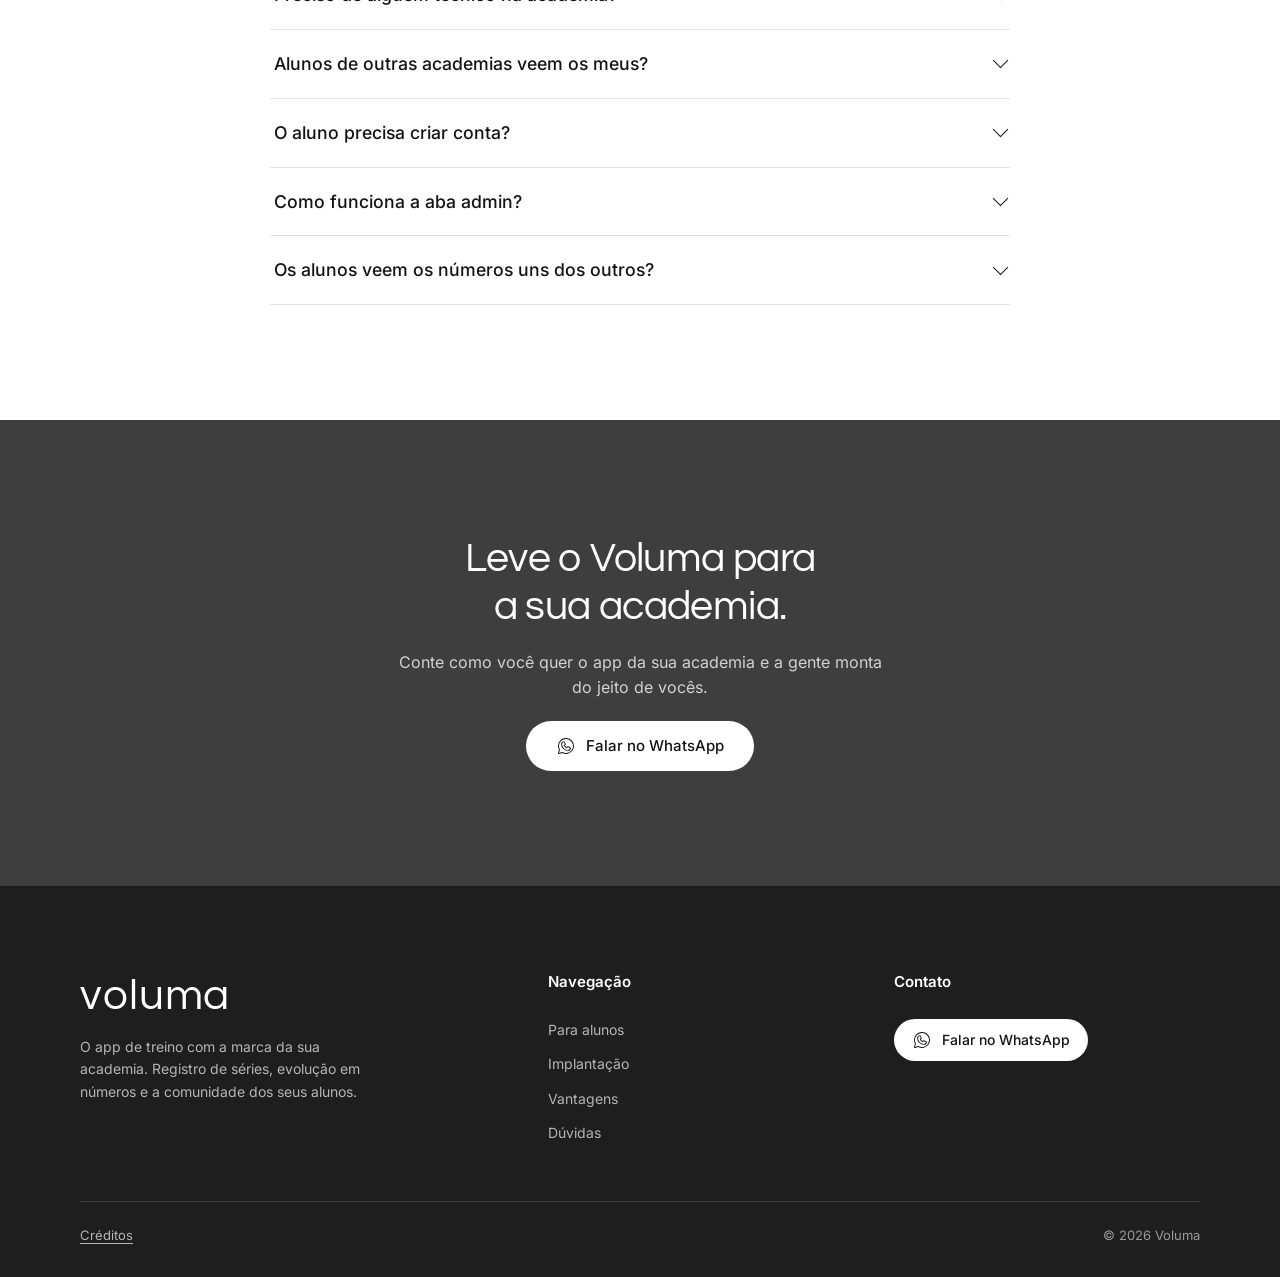
==== commit 3ae5b423: "Mostra a aba admin, onde dono e instrutor montam os treinos arrastando Os treinos nao dependem mais " ====
--- a/academias.html
+++ b/academias.html
@@ -15,7 +15,7 @@
   <link rel="apple-touch-icon" href="assets/icon.png">
   <link rel="preload" href="assets/fonts/questrial-latin-400-normal.woff2" as="font" type="font/woff2" crossorigin>
   <link rel="preload" href="assets/fonts/inter-latin-wght-normal.woff2" as="font" type="font/woff2" crossorigin>
-  <link rel="stylesheet" href="styles.css?v=21">
+  <link rel="stylesheet" href="styles.css?v=22">
 </head>
 <body>
   <a class="skip" href="#conteudo">Pular para o conteúdo</a>
@@ -166,7 +166,7 @@
       <div class="container">
         <span class="own__kicker">Personalização total</span>
         <h2 class="h2" id="own-title">O app é do jeito que vocês quiserem.</h2>
-        <p class="lead-dark">O dono e o instrutor decidem como o app fica e o que o aluno treina. A gente coloca tudo no app e muda sempre que vocês pedirem.</p>
+        <p class="lead-dark">O dono e o instrutor decidem como o app fica e o que o aluno treina. Os treinos vocês mesmos montam na aba admin, arrastando os exercícios, e mudam quando quiserem.</p>
         <div class="vgrid">
           <article class="vcard">
             <span class="vcard__icon"><svg aria-hidden="true"><use href="#i-palette"/></svg></span>
@@ -176,7 +176,7 @@
           <article class="vcard">
             <span class="vcard__icon"><svg aria-hidden="true"><use href="#i-barbell"/></svg></span>
             <h3>O instrutor monta os treinos</h3>
-            <p>A divisão, os exercícios, a ordem, as séries, as repetições e a carga, com os nomes que a academia já usa. Do jeito que ele orienta hoje.</p>
+            <p>A divisão, os exercícios, a ordem, as séries, as repetições e a carga, com os nomes que a academia já usa. Ele monta tudo sozinho na aba admin, arrastando os exercícios.</p>
           </article>
         </div>
       </div>
@@ -299,7 +299,7 @@
                           <div class="lbl">SEGUNDA</div>
                           <div class="sec">Peito e tríceps</div>
                           <div class="meta">13 séries para hoje</div>
-                          <span class="tag not-voluma">SUGERIDO PELO INSTRUTOR</span>
+                          <span class="tag not-voluma">MONTADO PELO INSTRUTOR</span>
                         </div>
                         <div class="ring" style="--p:0">
                           <svg viewBox="0 0 44 44"><circle cx="22" cy="22" r="19"/><circle class="ring__arc" cx="22" cy="22" r="19"/></svg>
@@ -424,8 +424,9 @@
         <div class="train__copy">
           <span class="case__tag">Treinos personalizados</span>
           <h2 class="h2" id="train-title">Você e o seu instrutor montam os treinos como quiserem.</h2>
-          <p class="lead">Você e o seu instrutor decidem o que o aluno vai encontrar no app. A gente monta tudo do jeito que vocês quiserem e atualiza sempre que vocês pedirem.</p>
+          <p class="lead">Na aba admin do app, você e o seu instrutor montam os treinos arrastando os exercícios, e mudam quando quiserem, sem depender de ninguém. Os alunos encontram os treinos novos no app.</p>
           <ul class="train__list">
+            <li><svg aria-hidden="true"><use href="#i-check"/></svg><span><b>Arraste e solte</b> para montar e reordenar cada treino.</span></li>
             <li><svg aria-hidden="true"><use href="#i-check"/></svg><span><b>A divisão que vocês usam:</b> ABC, ABCD, Push, Pull e Legs ou outra.</span></li>
             <li><svg aria-hidden="true"><use href="#i-check"/></svg><span><b>Os exercícios e a ordem</b> de cada treino.</span></li>
             <li><svg aria-hidden="true"><use href="#i-check"/></svg><span><b>Séries, repetições e carga</b> sugeridas.</span></li>
@@ -436,31 +437,28 @@
 
         <div class="train__visual">
           <div class="phone-wrap">
-            <div class="phone" role="img" aria-label="Tela Plano com a semana de treinos montada pela academia">
+            <div class="phone" role="img" aria-label="Aba admin do app: o instrutor arrasta um exercício para montar o Treino A">
               <div class="screen is-active" aria-hidden="true">
                 <div class="status">9:41</div>
                 <div class="app-head">
-                  <div class="app-title">Plano</div>
-                  <span class="tag">MONTADO PELA SUA ACADEMIA</span>
+                  <span class="tag">ABA ADMIN</span>
+                  <div class="app-title app-title--sm">Treino A · Push</div>
+                  <div class="app-sub">Peito, ombro e tríceps</div>
                 </div>
                 <div class="app-body">
-                  <div class="lbl lbl--section">SUA SEMANA</div>
-                  <div class="card card--list">
-                    <div class="day"><div><b>Segunda</b><span>Treino A · Peito e tríceps</span></div><em>HOJE</em></div>
-                    <div class="day"><div><b>Terça</b><span>Treino B · Costas e bíceps</span></div></div>
-                    <div class="day"><div><b>Quarta</b><span>Treino C · Pernas</span></div></div>
-                    <div class="day day--rest"><div><b>Quinta</b><span>Descanso</span></div></div>
-                    <div class="day"><div><b>Sexta</b><span>Treino A · Peito e tríceps</span></div></div>
-                    <div class="day"><div><b>Sábado</b><span>Treino B · Costas e bíceps</span></div></div>
-                    <div class="day day--rest"><div><b>Domingo</b><span>Descanso</span></div></div>
-                  </div>
+                  <div class="lbl lbl--section">ARRASTE PARA ORGANIZAR</div>
+                  <div class="card card--drag">
+                    <div class="drag"><span class="grip"></span><img src="assets/movements/bench-press.svg" alt="" width="36" height="36" loading="lazy"><div><b>Supino reto</b><span class="meta">4 × 8 · 80 kg</span></div></div>
+                    <div class="drag-wrap">
+                      <div class="drag-slot"></div>
+                      <div class="drag is-lifted"><span class="grip"></span><img src="assets/movements/overhead-press.svg" alt="" width="36" height="36" loading="lazy"><div><b>Desenvolvimento</b><span class="meta">3 × 10 · 45 kg</span></div></div>
+                    </div>
+                    <div class="drag"><span class="grip"></span><img src="assets/movements/lateral-raise.svg" alt="" width="36" height="36" loading="lazy"><div><b>Elevação lateral</b><span class="meta">3 × 12 · 12 kg</span></div></div>
+                    <div class="drag"><span class="grip"></span><img src="assets/movements/push-up.svg" alt="" width="36" height="36" loading="lazy"><div><b>Flexão de braço</b><span class="meta">3 × 15</span></div></div>
+                  </div>
+                  <div class="add-row"><svg><use href="#i-plus"/></svg>Adicionar exercício</div>
                 </div>
-                <div class="tabbar">
-                  <svg><use href="#i-home"/></svg>
-                  <svg class="on"><use href="#i-calendar"/></svg>
-                  <svg><use href="#i-chart"/></svg>
-                  <svg><use href="#i-user"/></svg>
-                </div>
+                <div class="finish">Salvar para os alunos</div>
               </div>
             </div>
           </div>
@@ -475,7 +473,7 @@
           <h2 class="h2" id="impl-title">Da conversa à loja de aplicativos.</h2>
           <ol class="steps">
             <li><span class="num">1</span><div><h3>Você diz como quer o app</h3><p>Nome, logo, cores e tema. A gente monta a identidade do jeito que a academia quiser.</p></div></li>
-            <li><span class="num">2</span><div><h3>O instrutor monta os treinos</h3><p>Divisão, exercícios, séries e carga do jeito que ele já orienta os alunos. A gente coloca no app e atualiza sempre que vocês pedirem.</p></div></li>
+            <li><span class="num">2</span><div><h3>O instrutor monta os treinos</h3><p>Na aba admin, ele arrasta os exercícios e monta cada treino do jeito que já orienta os alunos. E muda quando quiser.</p></div></li>
             <li><span class="num">3</span><div><h3>A gente publica o app da academia</h3><p>Um app próprio, com o nome da academia, na App Store e no Google Play.</p></div></li>
             <li><span class="num">4</span><div><h3>Seus alunos baixam e treinam</h3><p>Registram as séries, acompanham a evolução e se encontram no ranking da academia.</p></div></li>
           </ol>
@@ -551,11 +549,11 @@
         <h2 class="h2" id="faq-title">Dúvidas de quem tem academia</h2>
         <div class="faq__list">
           <details><summary>Quanto custa?</summary><p>Chame a equipe no WhatsApp para conhecer as condições para a sua academia.</p></details>
-          <details><summary>Posso montar os treinos do meu jeito?</summary><p>Pode. Você e o seu instrutor decidem a divisão, os exercícios, as séries, as repetições e a carga sugerida. A gente coloca no app do jeito que vocês quiserem e atualiza sempre que vocês pedirem.</p></details>
-          <details><summary>Preciso de alguém técnico na academia?</summary><p>Não. A equipe do Voluma publica e mantém o app. A academia manda nome, logo e cor, e combina os treinos sugeridos com o instrutor.</p></details>
+          <details><summary>Posso montar os treinos do meu jeito?</summary><p>Pode. Na aba admin do app, você e o seu instrutor montam os treinos arrastando os exercícios: divisão, ordem, séries, repetições e carga. E mudam quando quiserem, sem depender da gente.</p></details>
+          <details><summary>Preciso de alguém técnico na academia?</summary><p>Não. A equipe do Voluma publica e mantém o app. A academia manda nome, logo e cor, e o instrutor monta os treinos na aba admin, sem precisar de conhecimento técnico.</p></details>
           <details><summary>Alunos de outras academias veem os meus?</summary><p>Não. Cada academia é um app separado: amigos e ranking ficam só entre os alunos dela.</p></details>
           <details><summary>O aluno precisa criar conta?</summary><p>Não. O app funciona sem conta. O login com Google só é usado para amigos e backup na nuvem.</p></details>
-          <details><summary>A academia tem um painel para acompanhar os alunos?</summary><p>Ainda não. Hoje o app é focado no treino do aluno e na comunidade da academia.</p></details>
+          <details><summary>Como funciona a aba admin?</summary><p>É a área do app só para o dono e o instrutor. Lá vocês montam e mudam os treinos arrastando os exercícios, e os alunos encontram os treinos novos no app.</p></details>
           <details><summary>Os alunos veem os números uns dos outros?</summary><p>Só entre amigos que aceitaram o pedido, e só se cada um ligar o compartilhamento. O ranking compara dias treinados, não a carga.</p></details>
         </div>
       </div>
@@ -595,6 +593,6 @@
     </div>
   </footer>
 
-  <script src="main.js?v=21" defer></script>
+  <script src="main.js?v=22" defer></script>
 </body>
 </html>
--- a/styles.css
+++ b/styles.css
@@ -738,6 +738,24 @@
 .train__visual::before { content: ""; position: absolute; inset: 6% -35%; background: radial-gradient(closest-side, var(--grey-2), transparent); z-index: -1; }
 .train__visual .phone-wrap { rotate: 4deg; filter: drop-shadow(0 40px 50px rgba(0, 0, 0, 0.28)); }
 .train .tag { margin-top: 8px; background: rgba(255, 92, 0, 0.14); color: #FF8A3D; }
+/* Aba admin: lista de exercicios para arrastar, com um item levantado */
+.train .app-head .tag { margin: 0 0 10px; }
+.card--drag { padding: 10px; display: grid; gap: 8px; }
+.drag { display: flex; align-items: center; gap: 12px; padding: 10px 12px; border-radius: 14px; background: var(--s2); }
+.drag img { width: 36px; height: 36px; opacity: 0.85; flex: none; }
+.drag b { display: block; font-weight: 500; }
+.drag .meta { font-size: 12px; }
+.grip { width: 10px; height: 16px; flex: none; background: radial-gradient(circle, rgba(255, 255, 255, 0.5) 1.3px, transparent 1.7px) 0 0 / 5px 5.33px; }
+.drag-wrap { position: relative; }
+.drag-slot { height: 56px; border-radius: 14px; border: 1.5px dashed rgba(255, 92, 0, 0.65); background: rgba(255, 92, 0, 0.06); }
+.drag.is-lifted { position: absolute; top: -16px; left: 16px; right: -16px; z-index: 2; background: #2A2A2A; rotate: -2.5deg; box-shadow: 0 18px 30px -10px rgba(0, 0, 0, 0.85), 0 0 0 1.5px var(--accent); }
+.add-row { display: flex; align-items: center; justify-content: center; gap: 8px; padding: 14px; border-radius: 16px; border: 1px dashed var(--border-strong); color: var(--text-2); font-size: 14px; }
+.add-row svg { width: 16px; height: 16px; fill: currentColor; }
+.train .finish { background: var(--accent); color: #000; box-shadow: 0 0 24px -2px rgba(255, 92, 0, 0.55); }
+@media (prefers-reduced-motion: no-preference) {
+  .drag.is-lifted { animation: drag-lift 1.8s var(--ease-in-out) infinite alternate; }
+  @keyframes drag-lift { to { translate: 0 -5px; rotate: -1deg; } }
+}
 @media (max-width: 899px) {
   .train__grid { grid-template-columns: 1fr; }
   .train__visual { --s: 0.56; }
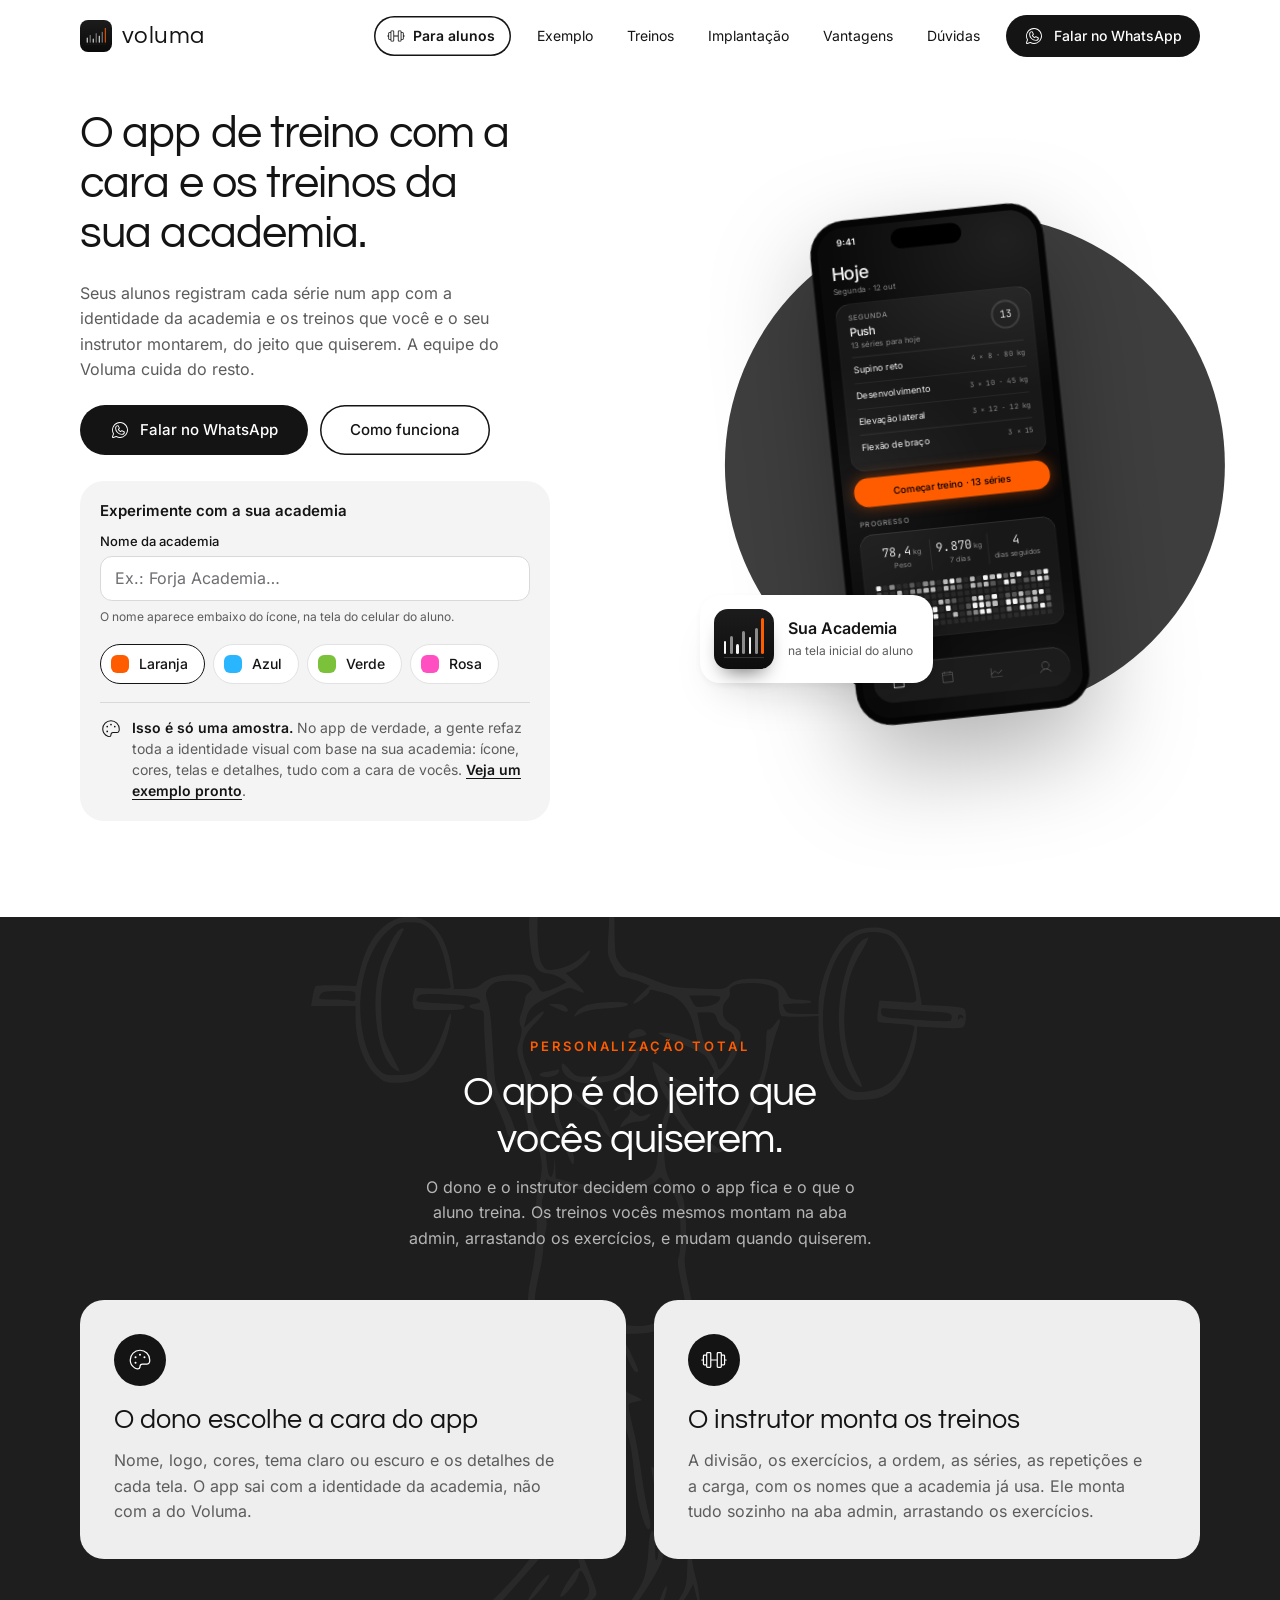
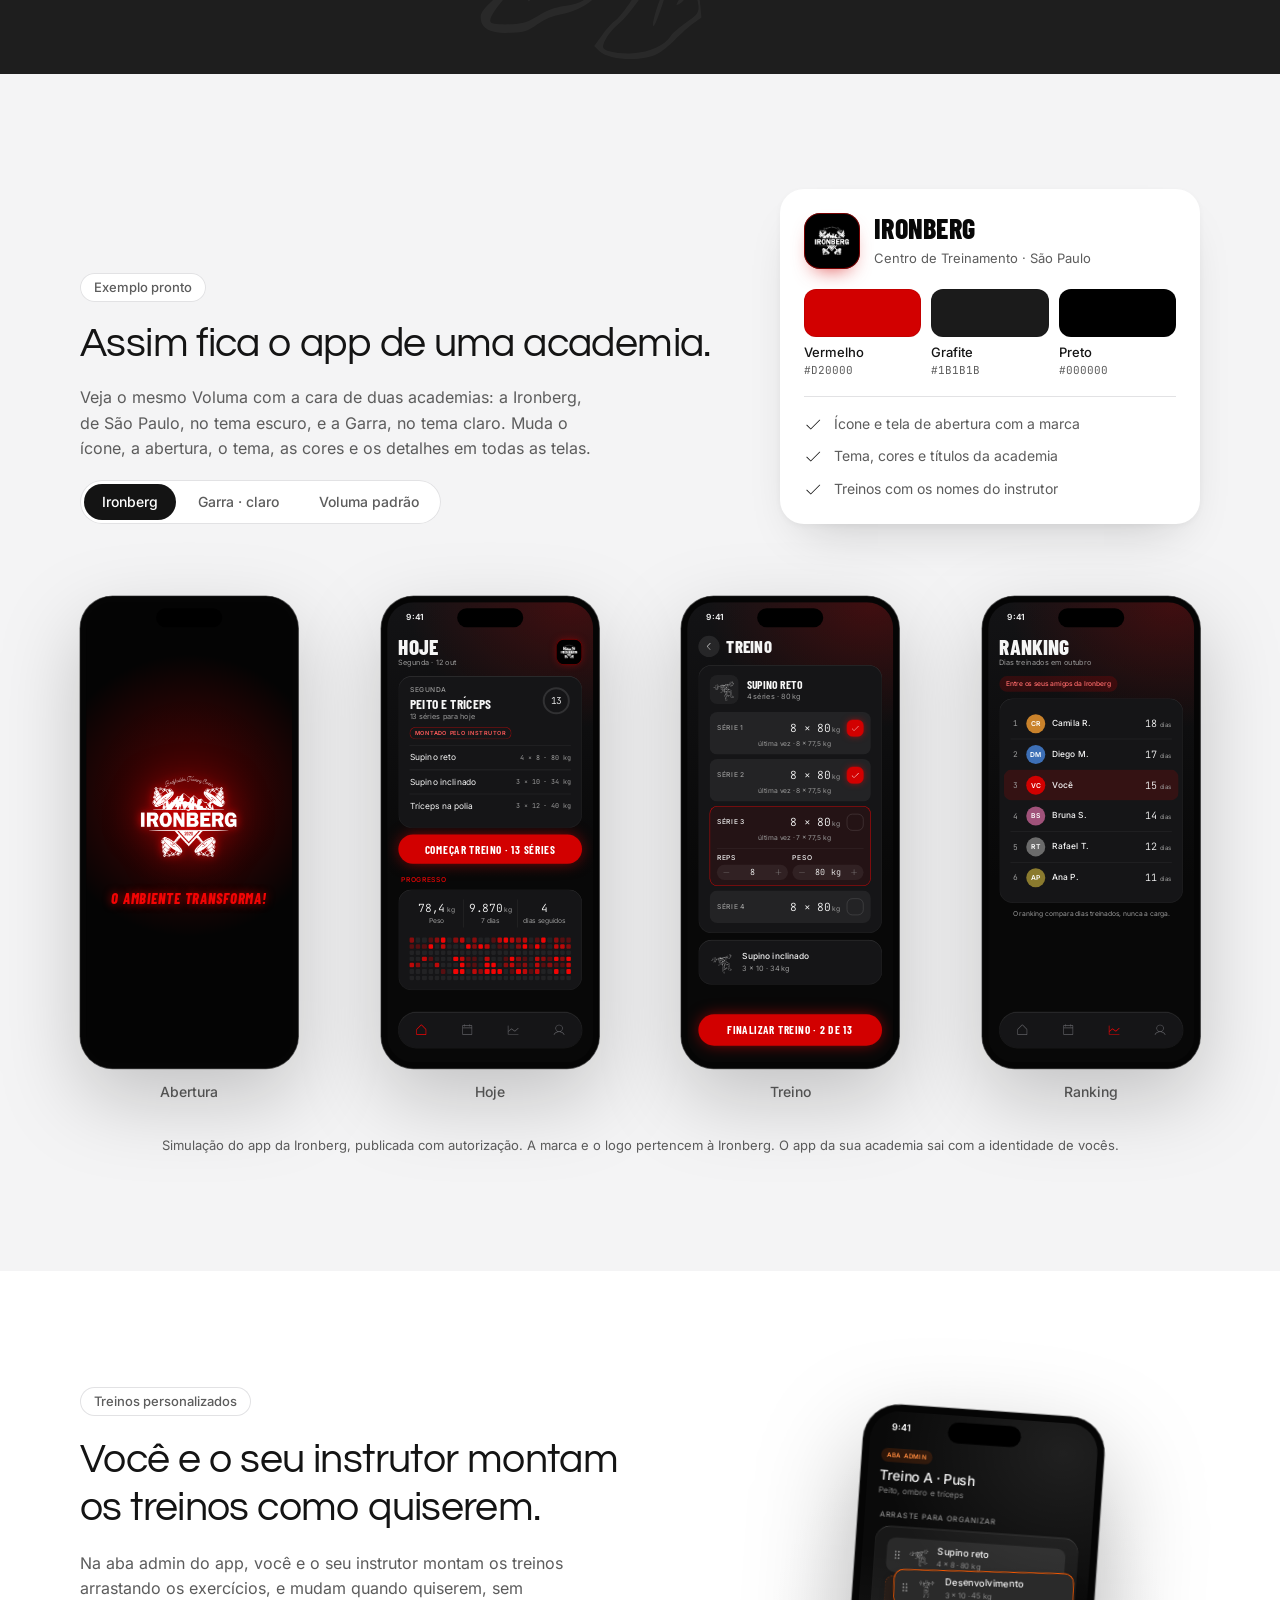
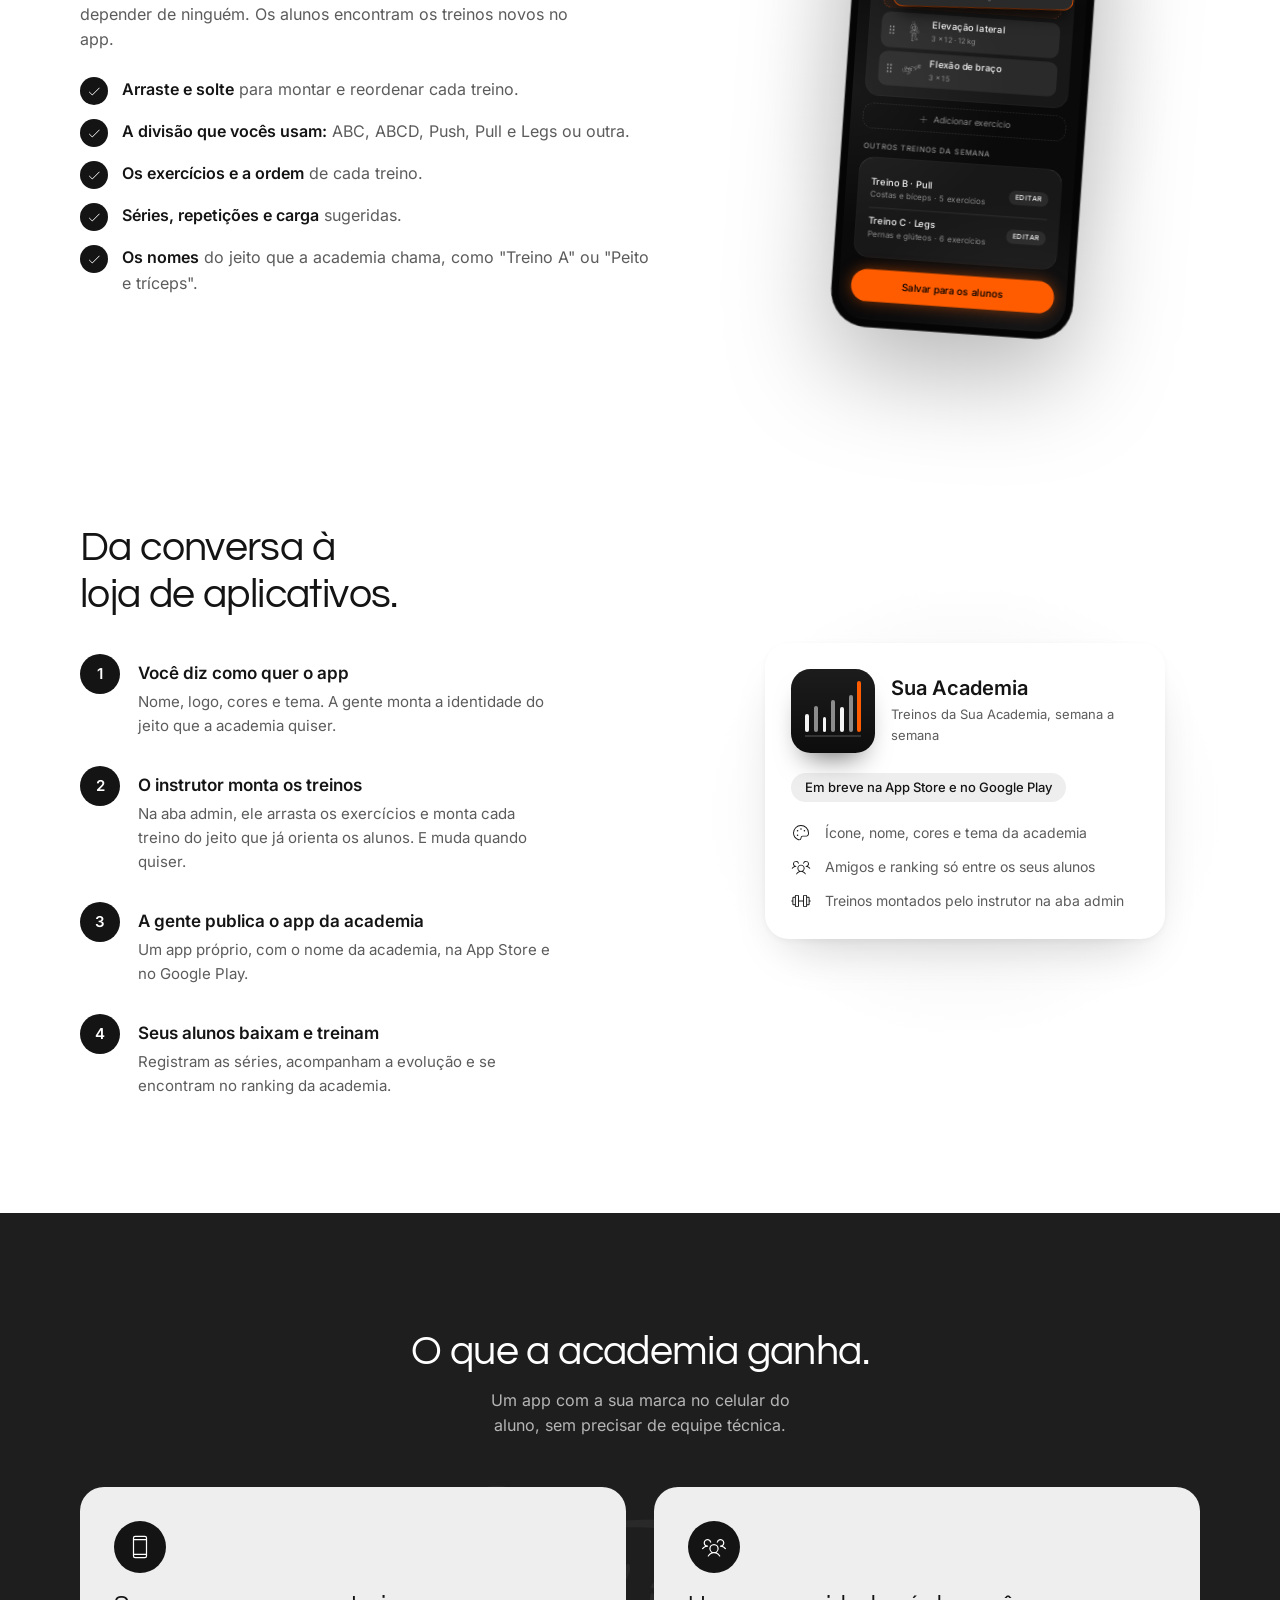
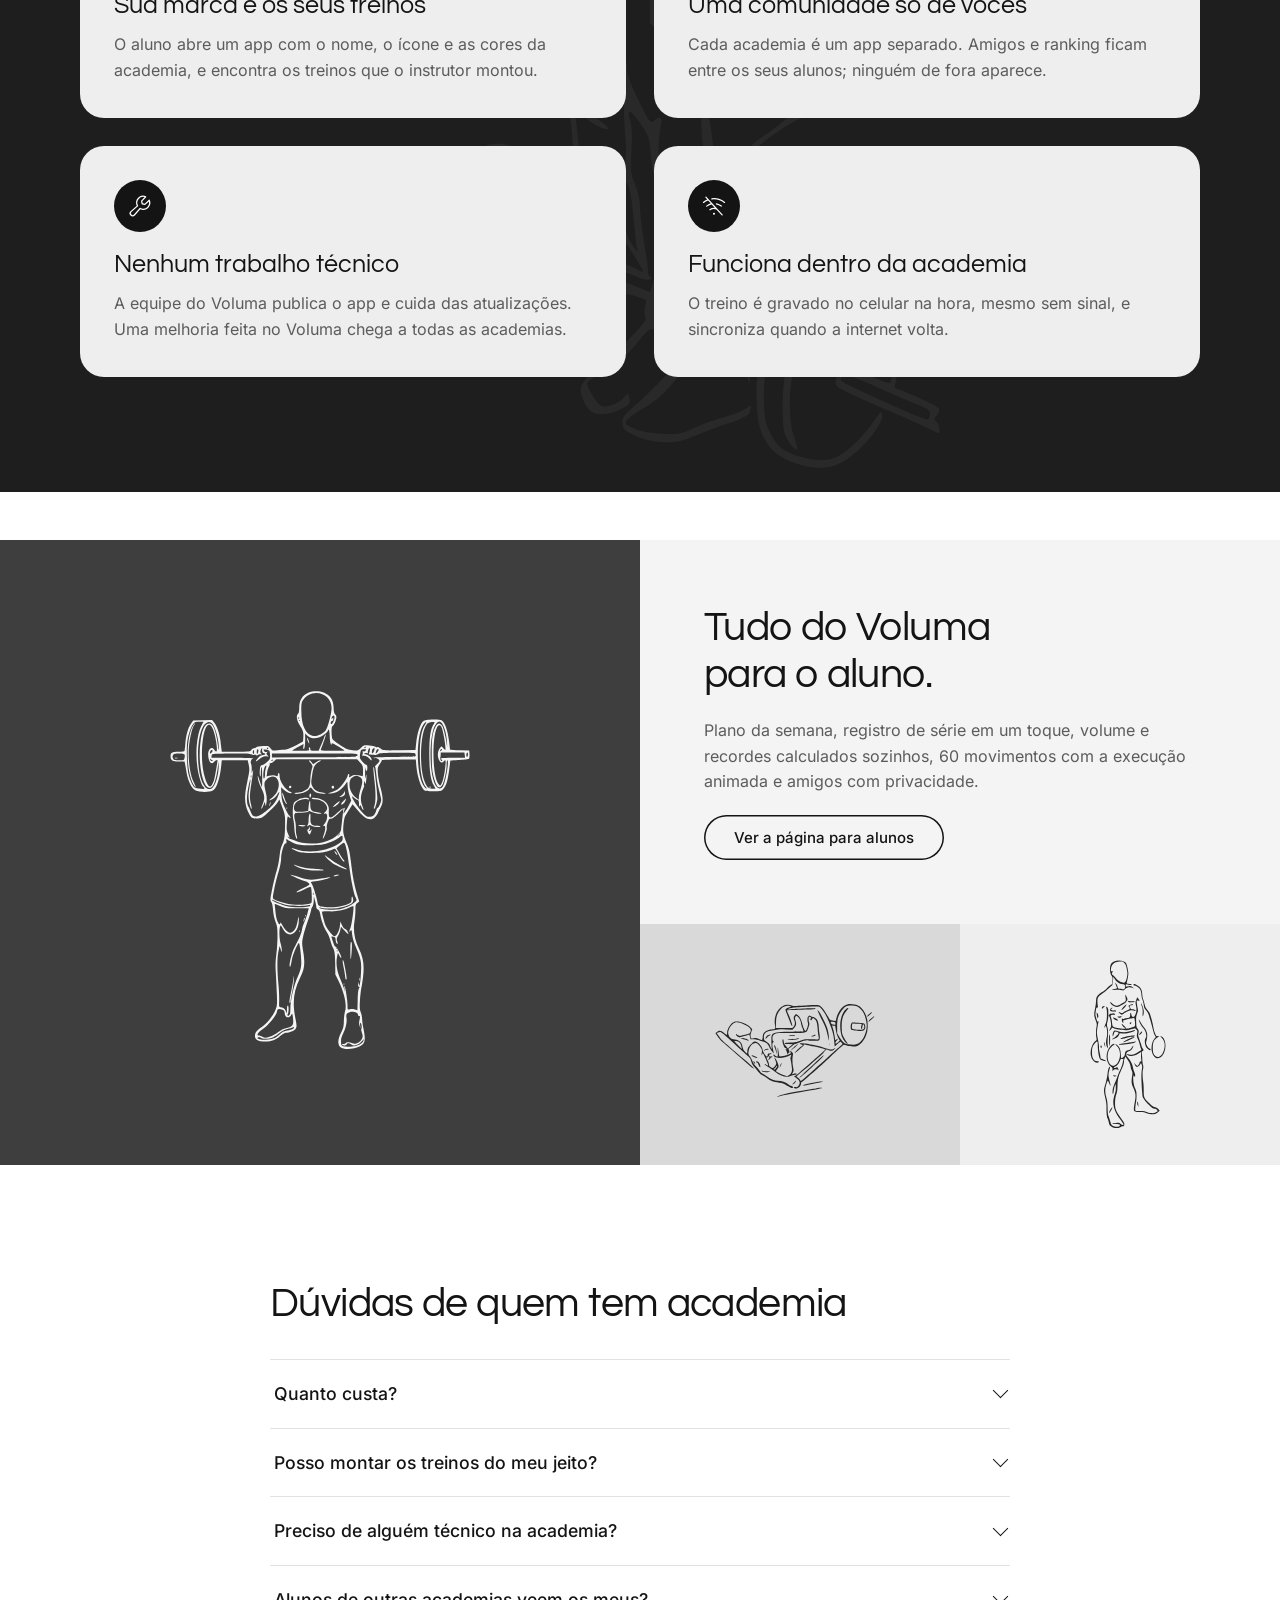
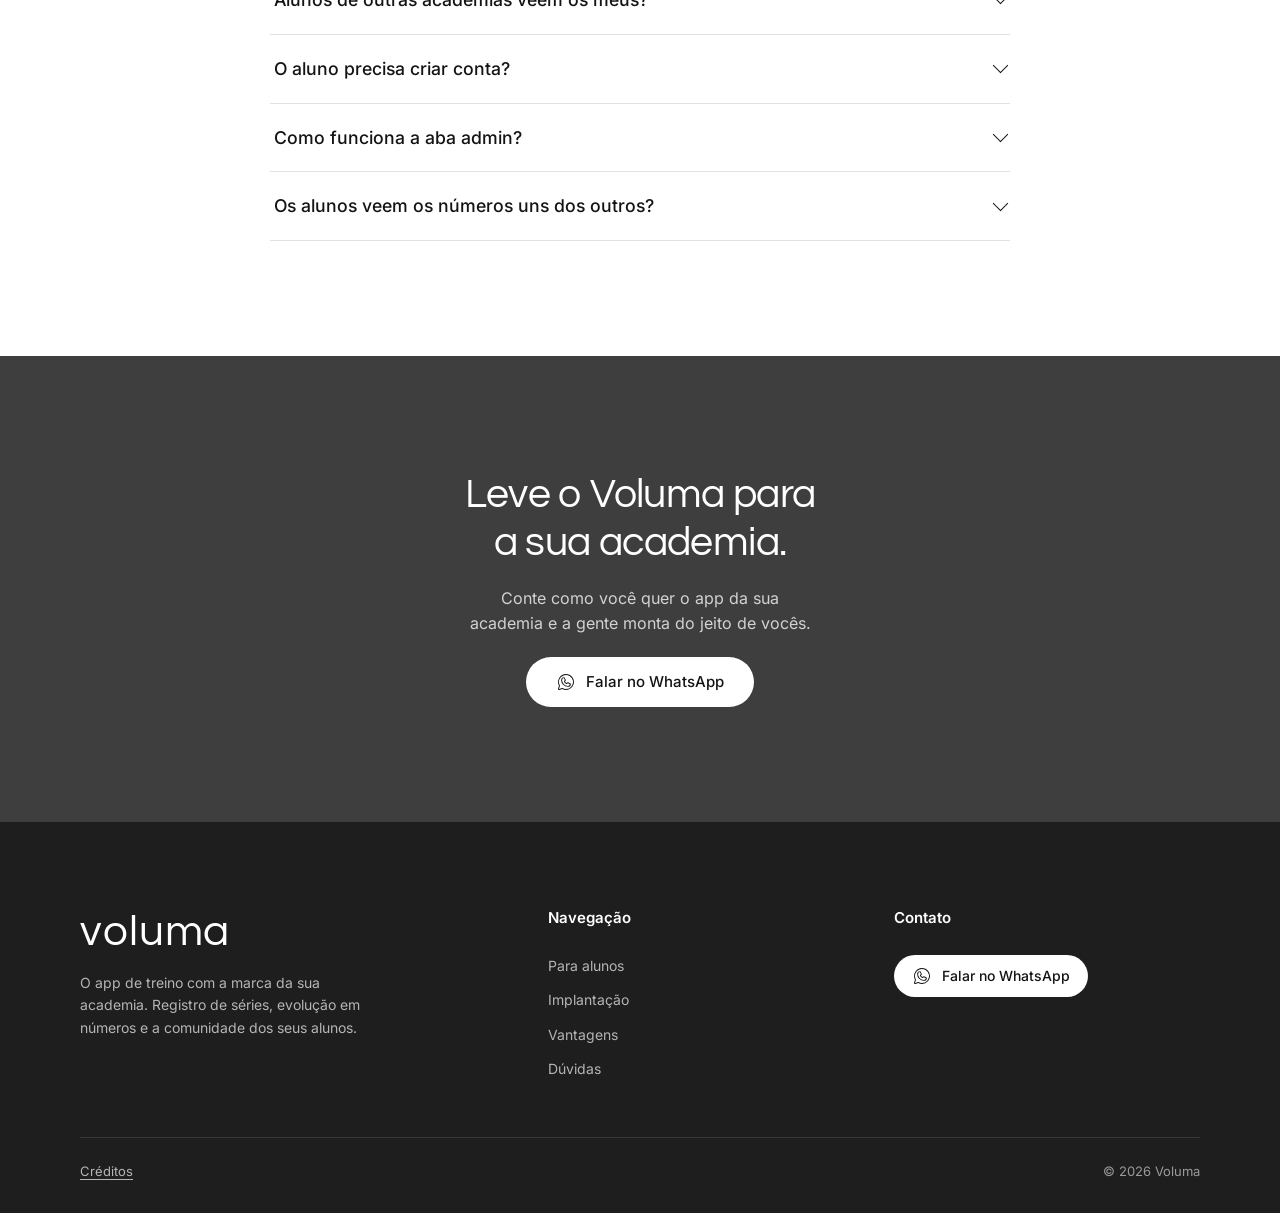
==== commit 8d2ada92: "Revisao visual e textos alinhados com a aba admin - Pagina de alunos: secao e duvida sobre academias" ====
--- a/academias.html
+++ b/academias.html
@@ -15,7 +15,7 @@
   <link rel="apple-touch-icon" href="assets/icon.png">
   <link rel="preload" href="assets/fonts/questrial-latin-400-normal.woff2" as="font" type="font/woff2" crossorigin>
   <link rel="preload" href="assets/fonts/inter-latin-wght-normal.woff2" as="font" type="font/woff2" crossorigin>
-  <link rel="stylesheet" href="styles.css?v=22">
+  <link rel="stylesheet" href="styles.css?v=23">
 </head>
 <body>
   <a class="skip" href="#conteudo">Pular para o conteúdo</a>
@@ -457,6 +457,11 @@
                     <div class="drag"><span class="grip"></span><img src="assets/movements/push-up.svg" alt="" width="36" height="36" loading="lazy"><div><b>Flexão de braço</b><span class="meta">3 × 15</span></div></div>
                   </div>
                   <div class="add-row"><svg><use href="#i-plus"/></svg>Adicionar exercício</div>
+                  <div class="lbl lbl--section">OUTROS TREINOS DA SEMANA</div>
+                  <div class="card card--list">
+                    <div class="day"><div><b>Treino B · Pull</b><span>Costas e bíceps · 5 exercícios</span></div><em>EDITAR</em></div>
+                    <div class="day"><div><b>Treino C · Legs</b><span>Pernas e glúteos · 6 exercícios</span></div><em>EDITAR</em></div>
+                  </div>
                 </div>
                 <div class="finish">Salvar para os alunos</div>
               </div>
@@ -489,9 +494,9 @@
             </div>
             <span class="listing__badge">Em breve na App Store e no Google Play</span>
             <ul>
-              <li><svg aria-hidden="true"><use href="#i-palette"/></svg><span>Ícone, nome e cor da academia</span></li>
+              <li><svg aria-hidden="true"><use href="#i-palette"/></svg><span>Ícone, nome, cores e tema da academia</span></li>
               <li><svg aria-hidden="true"><use href="#i-users-three"/></svg><span>Amigos e ranking só entre os seus alunos</span></li>
-              <li><svg aria-hidden="true"><use href="#i-barbell"/></svg><span>Treinos sugeridos combinados com o instrutor</span></li>
+              <li><svg aria-hidden="true"><use href="#i-barbell"/></svg><span>Treinos montados pelo instrutor na aba admin</span></li>
             </ul>
           </article>
         </div>
@@ -593,6 +598,6 @@
     </div>
   </footer>
 
-  <script src="main.js?v=22" defer></script>
+  <script src="main.js?v=23" defer></script>
 </body>
 </html>
--- a/styles.css
+++ b/styles.css
@@ -543,6 +543,7 @@
 .cta-final .container { display: grid; justify-items: center; gap: 20px; }
 .cta-final .h2 { max-width: 20ch; }
 .cta-final p { color: #D2D2D2; max-width: 50ch; }
+.band .lead-dark, .band .body, .cta-final p, .case__note { text-wrap: balance; }
 .config__note a { color: var(--ink); font-weight: 600; text-underline-offset: 3px; }
 
 /* ========== EXEMPLO PRONTO: a Ironberg (simulacao autorizada) ==========
@@ -629,7 +630,7 @@
 .case[data-look="ironberg"] .sec { font: 700 24px/1.1 var(--cond); text-transform: uppercase; letter-spacing: 0.01em; }
 .case[data-look="ironberg"] .sec--sm { font-size: 21px; }
 .case[data-look="ironberg"] .lbl--section { color: var(--neon); }
-.case[data-look="ironberg"] .tag { color: var(--neon); box-shadow: inset 0 0 0 1px rgba(242, 4, 4, 0.6); }
+.case[data-look="ironberg"] .tag { color: #FF5A5A; box-shadow: inset 0 0 0 1px rgba(242, 4, 4, 0.6); }
 .case[data-look="ironberg"] .ring .ring__arc { stroke: var(--neon); }
 .case[data-look="ironberg"] .btn-accent,
 .case[data-look="ironberg"] .finish { background: var(--red); color: #fff; font: 700 20px/1 var(--cond); letter-spacing: 0.06em; text-transform: uppercase; box-shadow: 0 0 28px -4px rgba(242, 4, 4, 0.65); }
@@ -646,7 +647,7 @@
 .case[data-look="ironberg"] .cell svg { fill: #fff; }
 .case[data-look="ironberg"] .rank.is-me { background: rgba(210, 0, 0, 0.16); }
 .case[data-look="ironberg"] .rank.is-me .av { background: var(--red); }
-.case[data-look="ironberg"] .scope { background: rgba(210, 0, 0, 0.14); color: var(--neon); }
+.case[data-look="ironberg"] .scope { background: rgba(210, 0, 0, 0.18); color: #FF6B6B; }
 .case[data-look="voluma"] .rank.is-me .av { background: var(--accent); color: #000; }
 
 /* Versao Garra: tema claro, azul e grafite, titulos condensados */
@@ -725,7 +726,7 @@
 }
 
 /* ========== TREINOS: a academia decide os treinos do app ========== */
-.train { padding: clamp(72px, 9vw, 128px) 0; overflow-x: clip; }
+.train { padding: clamp(72px, 9vw, 128px) 0 clamp(24px, 4vw, 56px); overflow-x: clip; }
 .train__grid { display: grid; grid-template-columns: minmax(0, 1fr) minmax(0, 0.8fr); gap: clamp(40px, 6vw, 96px); align-items: center; }
 .train__copy { display: grid; justify-items: start; gap: 20px; }
 .train .lead { max-width: 50ch; }
@@ -740,16 +741,16 @@
 .train .tag { margin-top: 8px; background: rgba(255, 92, 0, 0.14); color: #FF8A3D; }
 /* Aba admin: lista de exercicios para arrastar, com um item levantado */
 .train .app-head .tag { margin: 0 0 10px; }
-.card--drag { padding: 10px; display: grid; gap: 8px; }
-.drag { display: flex; align-items: center; gap: 12px; padding: 10px 12px; border-radius: 14px; background: var(--s2); }
+.card--drag { padding: 8px; display: grid; gap: 6px; }
+.drag { display: flex; align-items: center; gap: 12px; padding: 8px 12px; border-radius: 14px; background: var(--s2); }
 .drag img { width: 36px; height: 36px; opacity: 0.85; flex: none; }
 .drag b { display: block; font-weight: 500; }
 .drag .meta { font-size: 12px; }
 .grip { width: 10px; height: 16px; flex: none; background: radial-gradient(circle, rgba(255, 255, 255, 0.5) 1.3px, transparent 1.7px) 0 0 / 5px 5.33px; }
 .drag-wrap { position: relative; }
-.drag-slot { height: 56px; border-radius: 14px; border: 1.5px dashed rgba(255, 92, 0, 0.65); background: rgba(255, 92, 0, 0.06); }
+.drag-slot { height: 52px; border-radius: 14px; border: 1.5px dashed rgba(255, 92, 0, 0.65); background: rgba(255, 92, 0, 0.06); }
 .drag.is-lifted { position: absolute; top: -16px; left: 16px; right: -16px; z-index: 2; background: #2A2A2A; rotate: -2.5deg; box-shadow: 0 18px 30px -10px rgba(0, 0, 0, 0.85), 0 0 0 1.5px var(--accent); }
-.add-row { display: flex; align-items: center; justify-content: center; gap: 8px; padding: 14px; border-radius: 16px; border: 1px dashed var(--border-strong); color: var(--text-2); font-size: 14px; }
+.add-row { display: flex; align-items: center; justify-content: center; gap: 8px; padding: 10px; border-radius: 16px; border: 1px dashed var(--border-strong); color: var(--text-2); font-size: 14px; }
 .add-row svg { width: 16px; height: 16px; fill: currentColor; }
 .train .finish { background: var(--accent); color: #000; box-shadow: 0 0 24px -2px rgba(255, 92, 0, 0.55); }
 @media (prefers-reduced-motion: no-preference) {
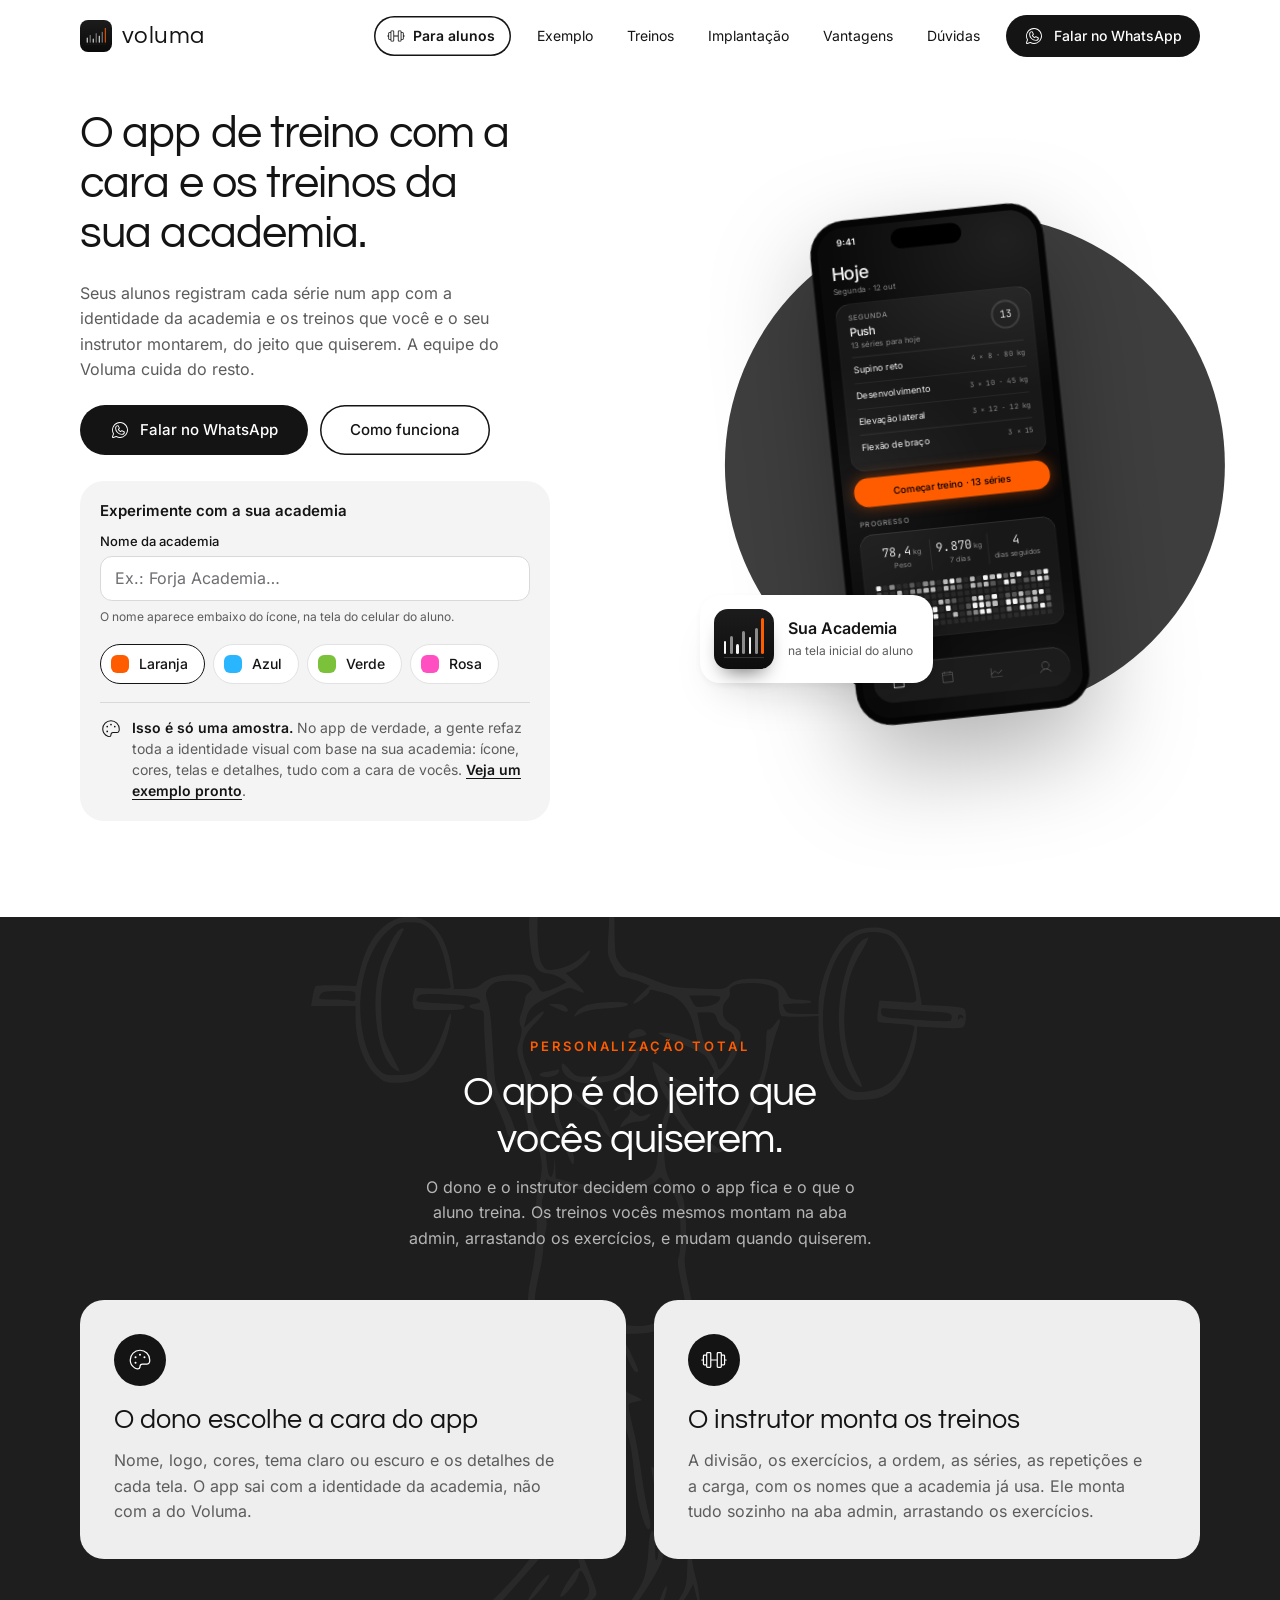
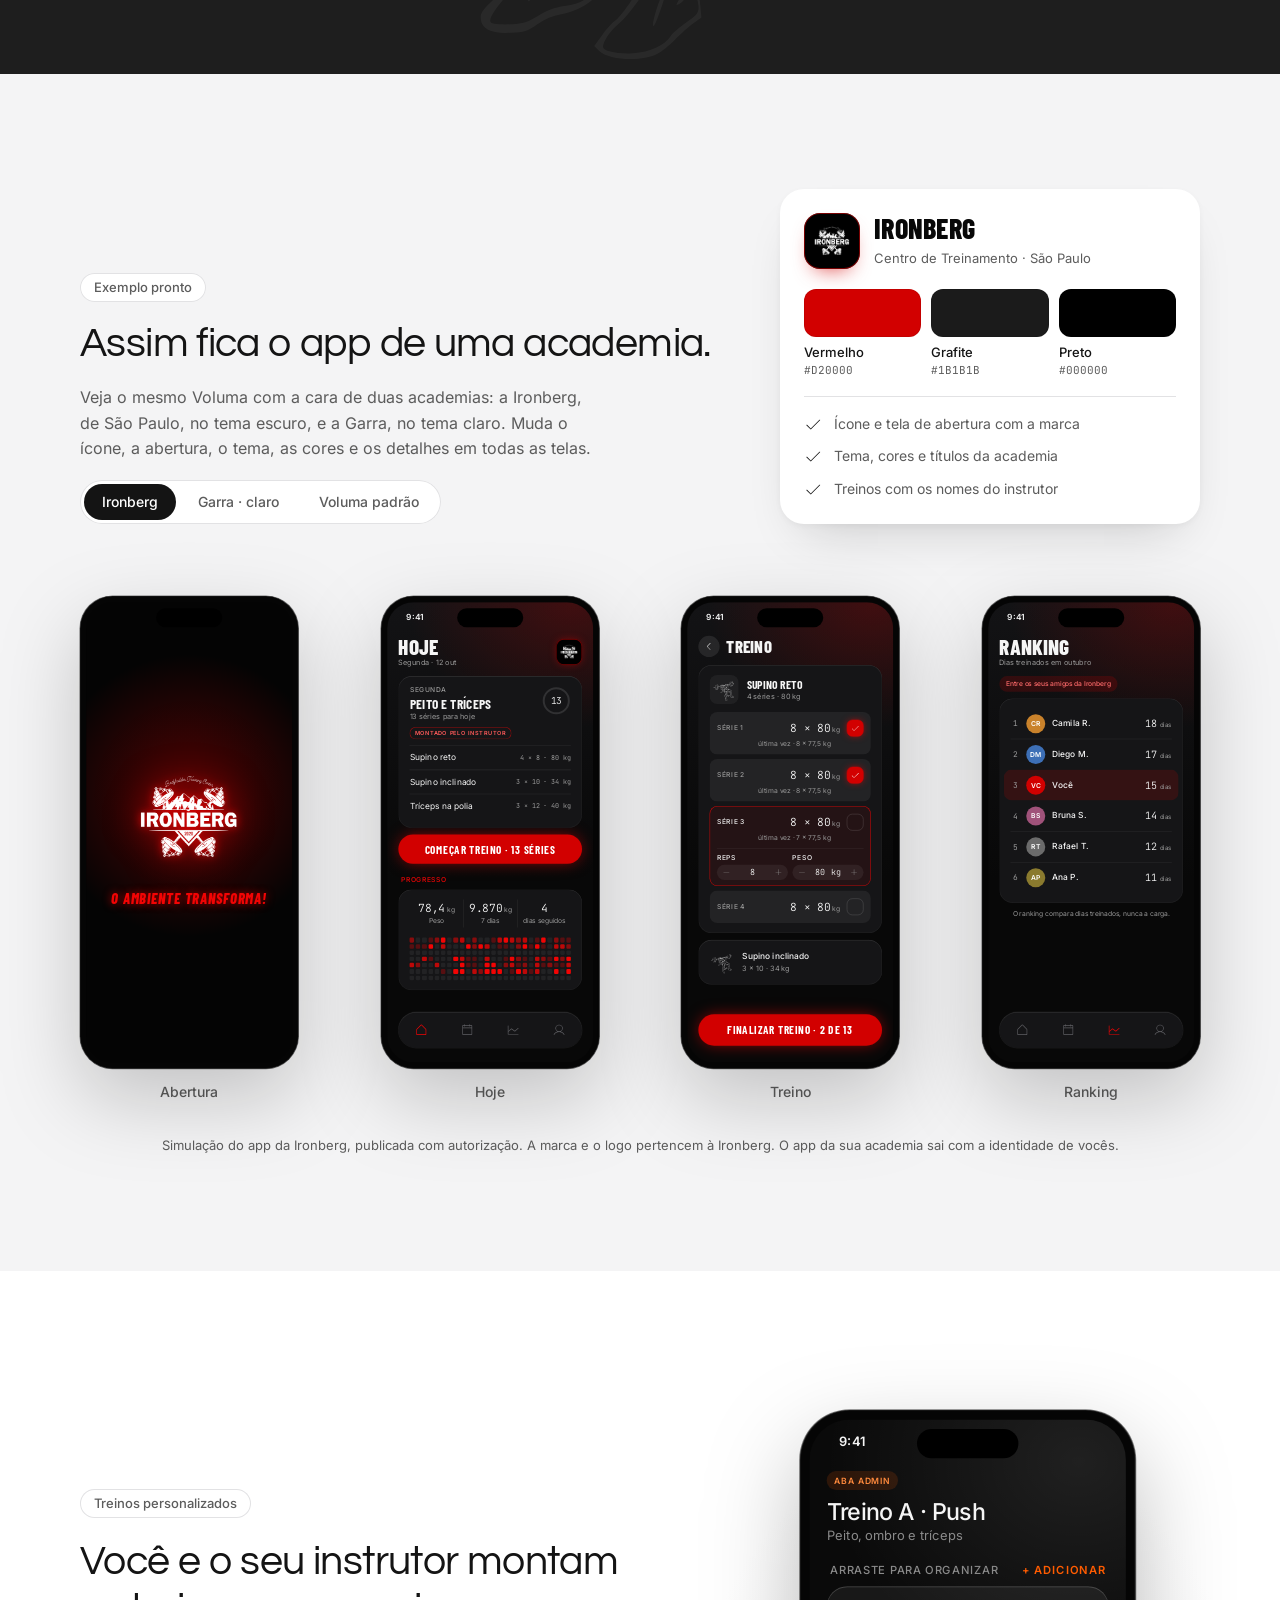
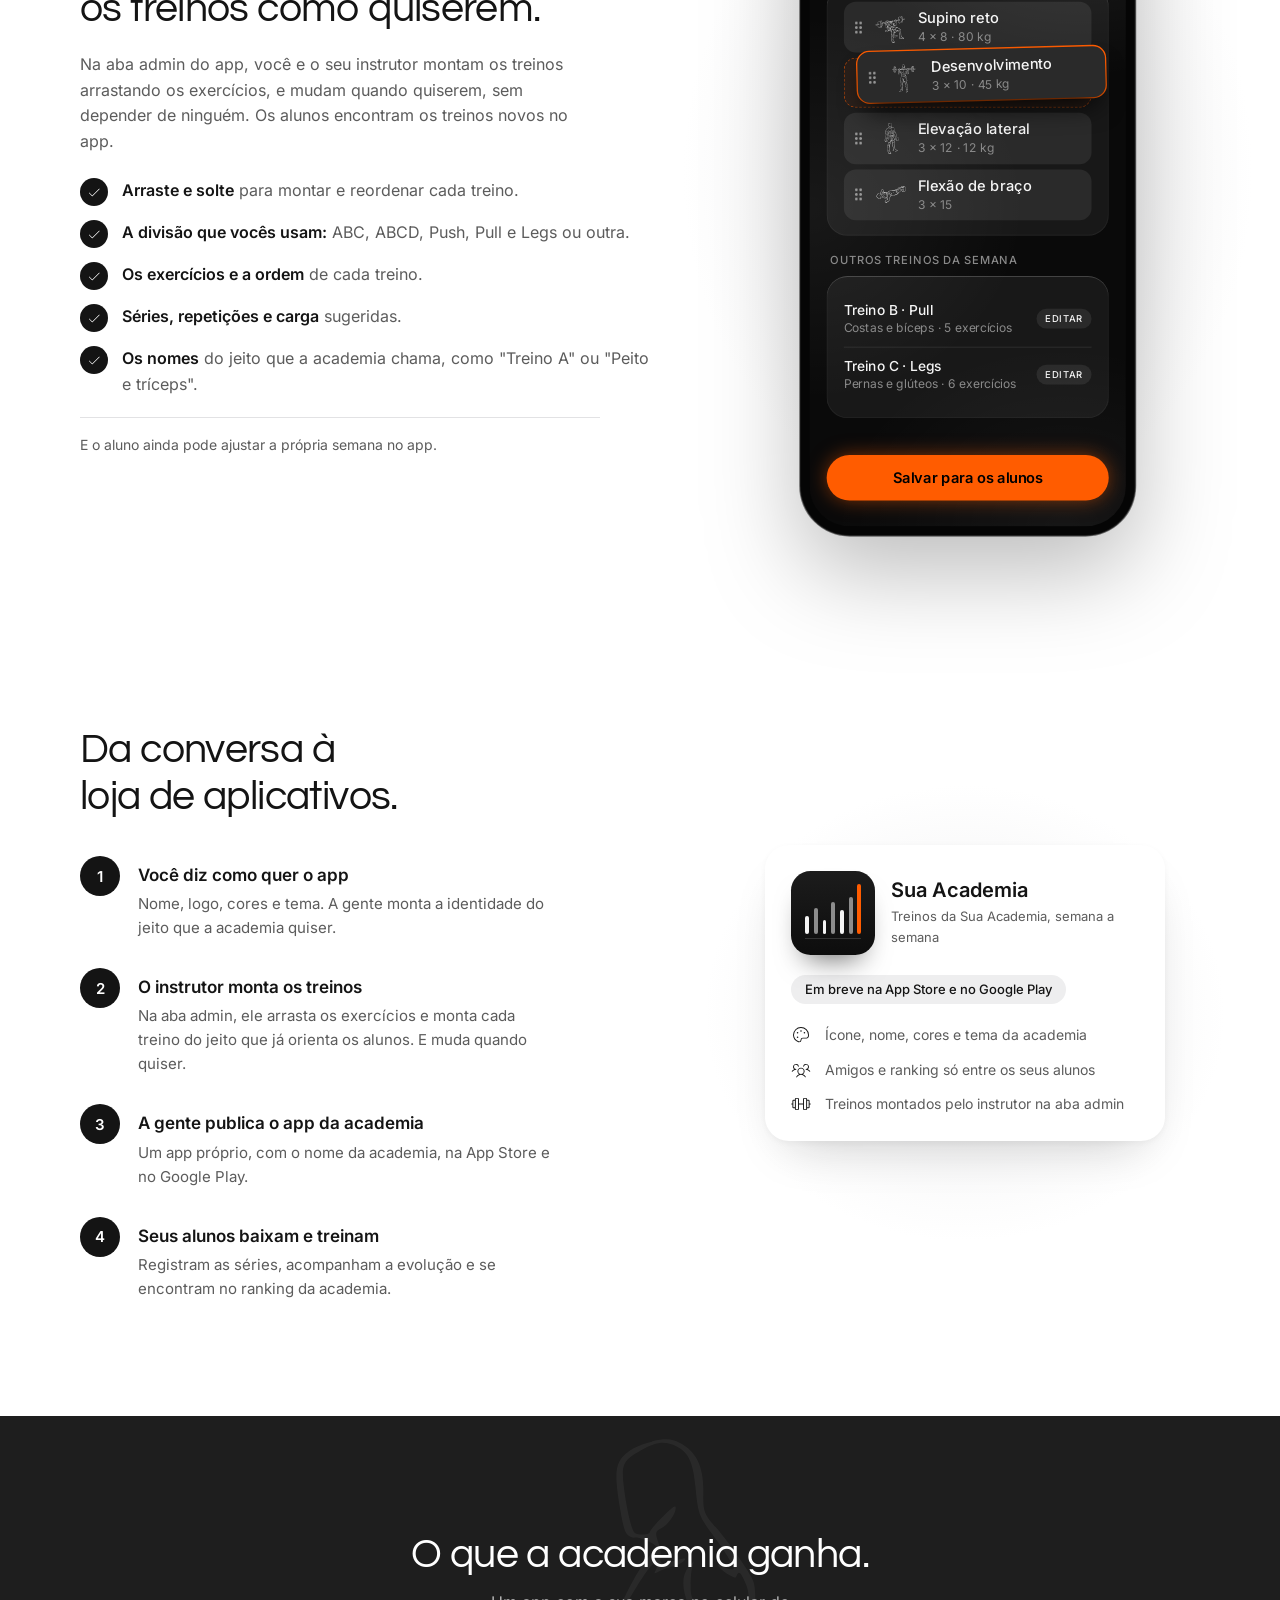
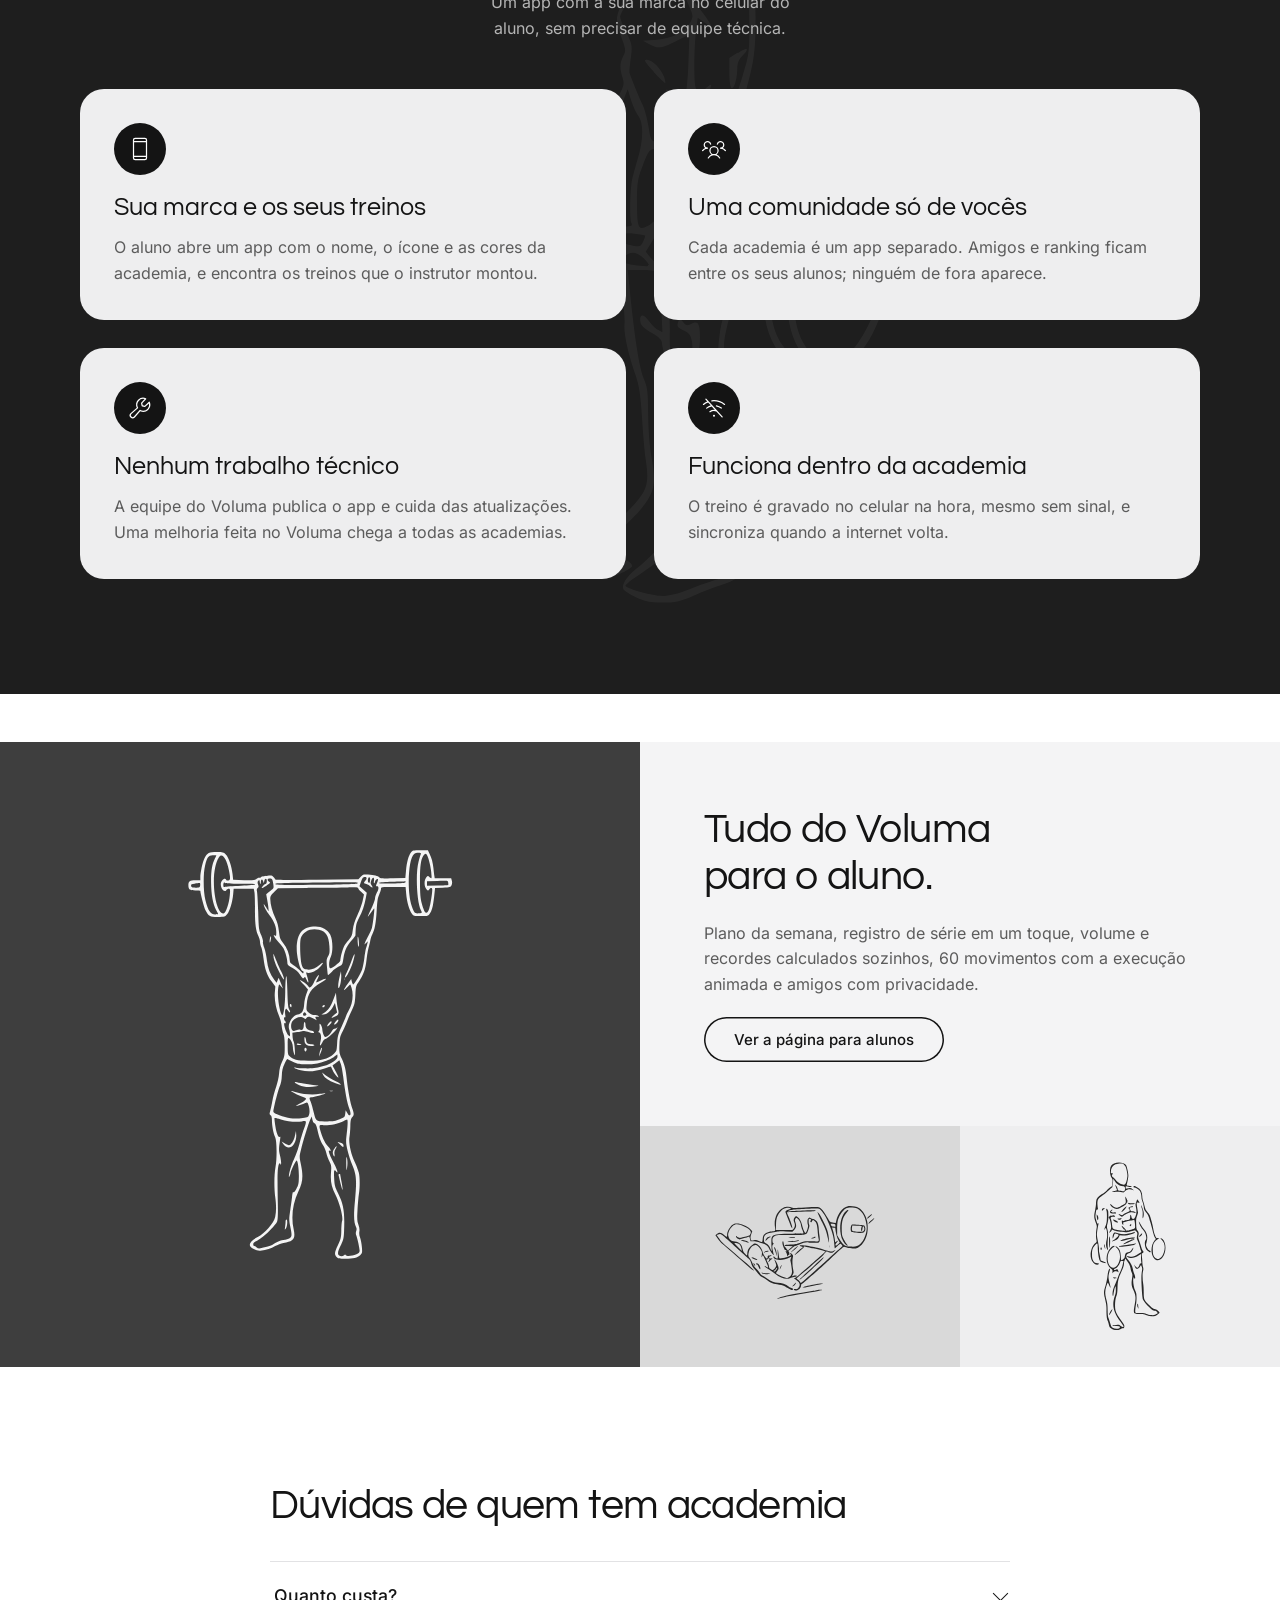
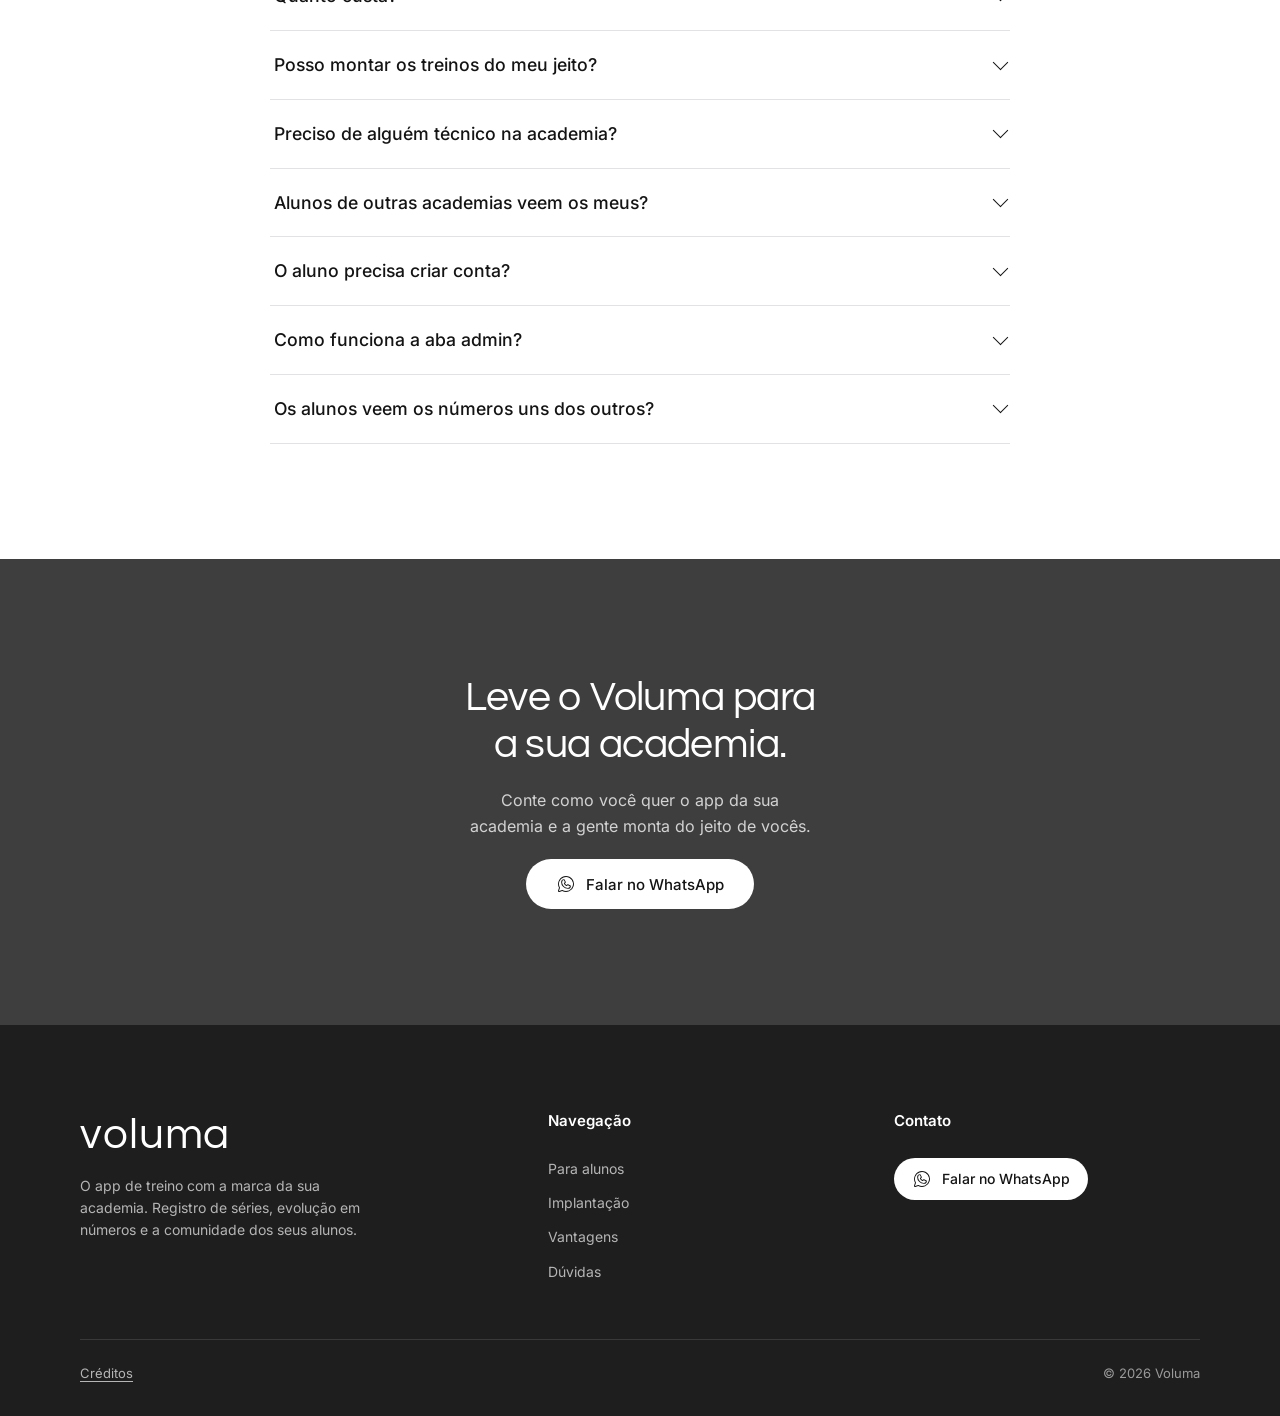
==== commit ad07fa46: "Deixa o celular da aba admin grande, reto e legivel O celular da secao de treinos estava pequeno e i" ====
--- a/academias.html
+++ b/academias.html
@@ -15,7 +15,7 @@
   <link rel="apple-touch-icon" href="assets/icon.png">
   <link rel="preload" href="assets/fonts/questrial-latin-400-normal.woff2" as="font" type="font/woff2" crossorigin>
   <link rel="preload" href="assets/fonts/inter-latin-wght-normal.woff2" as="font" type="font/woff2" crossorigin>
-  <link rel="stylesheet" href="styles.css?v=23">
+  <link rel="stylesheet" href="styles.css?v=24">
 </head>
 <body>
   <a class="skip" href="#conteudo">Pular para o conteúdo</a>
@@ -446,7 +446,7 @@
                   <div class="app-sub">Peito, ombro e tríceps</div>
                 </div>
                 <div class="app-body">
-                  <div class="lbl lbl--section">ARRASTE PARA ORGANIZAR</div>
+                  <div class="lbl lbl--section lbl--row"><span>ARRASTE PARA ORGANIZAR</span><span class="lbl__add">+ ADICIONAR</span></div>
                   <div class="card card--drag">
                     <div class="drag"><span class="grip"></span><img src="assets/movements/bench-press.svg" alt="" width="36" height="36" loading="lazy"><div><b>Supino reto</b><span class="meta">4 × 8 · 80 kg</span></div></div>
                     <div class="drag-wrap">
@@ -456,7 +456,6 @@
                     <div class="drag"><span class="grip"></span><img src="assets/movements/lateral-raise.svg" alt="" width="36" height="36" loading="lazy"><div><b>Elevação lateral</b><span class="meta">3 × 12 · 12 kg</span></div></div>
                     <div class="drag"><span class="grip"></span><img src="assets/movements/push-up.svg" alt="" width="36" height="36" loading="lazy"><div><b>Flexão de braço</b><span class="meta">3 × 15</span></div></div>
                   </div>
-                  <div class="add-row"><svg><use href="#i-plus"/></svg>Adicionar exercício</div>
                   <div class="lbl lbl--section">OUTROS TREINOS DA SEMANA</div>
                   <div class="card card--list">
                     <div class="day"><div><b>Treino B · Pull</b><span>Costas e bíceps · 5 exercícios</span></div><em>EDITAR</em></div>
--- a/styles.css
+++ b/styles.css
@@ -735,31 +735,43 @@
 .train__list svg { width: 28px; height: 28px; padding: 7px; border-radius: 50%; background: var(--ink); fill: #fff; }
 .train__list b { color: var(--ink); font-weight: 600; }
 .train__foot { width: min(100%, 520px); padding-top: 16px; border-top: 1px solid var(--line); font-size: 14px; color: var(--ink-2); }
-.train__visual { --s: 0.62; position: relative; justify-self: center; padding: 24px 0; }
+.train__visual { --s: 0.86; position: relative; justify-self: center; padding: 24px 0; }
 .train__visual::before { content: ""; position: absolute; inset: 6% -35%; background: radial-gradient(closest-side, var(--grey-2), transparent); z-index: -1; }
-.train__visual .phone-wrap { rotate: 4deg; filter: drop-shadow(0 40px 50px rgba(0, 0, 0, 0.28)); }
+.train__visual .phone-wrap { filter: drop-shadow(0 36px 46px rgba(0, 0, 0, 0.26)); }
 .train .tag { margin-top: 8px; background: rgba(255, 92, 0, 0.14); color: #FF8A3D; }
 /* Aba admin: lista de exercicios para arrastar, com um item levantado */
 .train .app-head .tag { margin: 0 0 10px; }
 .card--drag { padding: 8px; display: grid; gap: 6px; }
 .drag { display: flex; align-items: center; gap: 12px; padding: 8px 12px; border-radius: 14px; background: var(--s2); }
-.drag img { width: 36px; height: 36px; opacity: 0.85; flex: none; }
+.drag img { width: 40px; height: 40px; opacity: 1; flex: none; }
 .drag b { display: block; font-weight: 500; }
 .drag .meta { font-size: 12px; }
 .grip { width: 10px; height: 16px; flex: none; background: radial-gradient(circle, rgba(255, 255, 255, 0.5) 1.3px, transparent 1.7px) 0 0 / 5px 5.33px; }
 .drag-wrap { position: relative; }
-.drag-slot { height: 52px; border-radius: 14px; border: 1.5px dashed rgba(255, 92, 0, 0.65); background: rgba(255, 92, 0, 0.06); }
-.drag.is-lifted { position: absolute; top: -16px; left: 16px; right: -16px; z-index: 2; background: #2A2A2A; rotate: -2.5deg; box-shadow: 0 18px 30px -10px rgba(0, 0, 0, 0.85), 0 0 0 1.5px var(--accent); }
+.drag-slot { height: 58px; border-radius: 14px; border: 1.5px dashed rgba(255, 92, 0, 0.65); background: rgba(255, 92, 0, 0.06); }
+.drag.is-lifted { position: absolute; top: -10px; left: 16px; right: -16px; z-index: 2; background: #2A2A2A; rotate: -1.5deg; box-shadow: 0 18px 30px -10px rgba(0, 0, 0, 0.85), 0 0 0 1.5px var(--accent); }
 .add-row { display: flex; align-items: center; justify-content: center; gap: 8px; padding: 10px; border-radius: 16px; border: 1px dashed var(--border-strong); color: var(--text-2); font-size: 14px; }
 .add-row svg { width: 16px; height: 16px; fill: currentColor; }
 .train .finish { background: var(--accent); color: #000; box-shadow: 0 0 24px -2px rgba(255, 92, 0, 0.55); }
+/* Texto maior dentro do celular da aba admin: ele aparece grande e precisa ser lido */
+.train .app-title--sm { font-size: 27px; }
+.train .app-sub { font-size: 15px; }
+.train .lbl { font-size: 13px; }
+.train .drag b { font-size: 17px; }
+.train .drag .meta { font-size: 14px; }
+.train .day b { font-size: 16px; }
+.train .day span { font-size: 14px; }
+.train .add-row { font-size: 15px; }
+.train .finish { font-size: 17px; font-weight: 600; }
+.lbl--row { display: flex; justify-content: space-between; align-items: center; margin-right: 4px; }
+.lbl__add { color: var(--accent); font-weight: 600; }
 @media (prefers-reduced-motion: no-preference) {
   .drag.is-lifted { animation: drag-lift 1.8s var(--ease-in-out) infinite alternate; }
-  @keyframes drag-lift { to { translate: 0 -5px; rotate: -1deg; } }
+  @keyframes drag-lift { to { translate: 0 -5px; } }
 }
 @media (max-width: 899px) {
   .train__grid { grid-template-columns: 1fr; }
-  .train__visual { --s: 0.56; }
+  .train__visual { --s: 0.78; }
 }
 
 /* ========== PERSONALIZACAO: faixa escura logo depois do topo ========== */
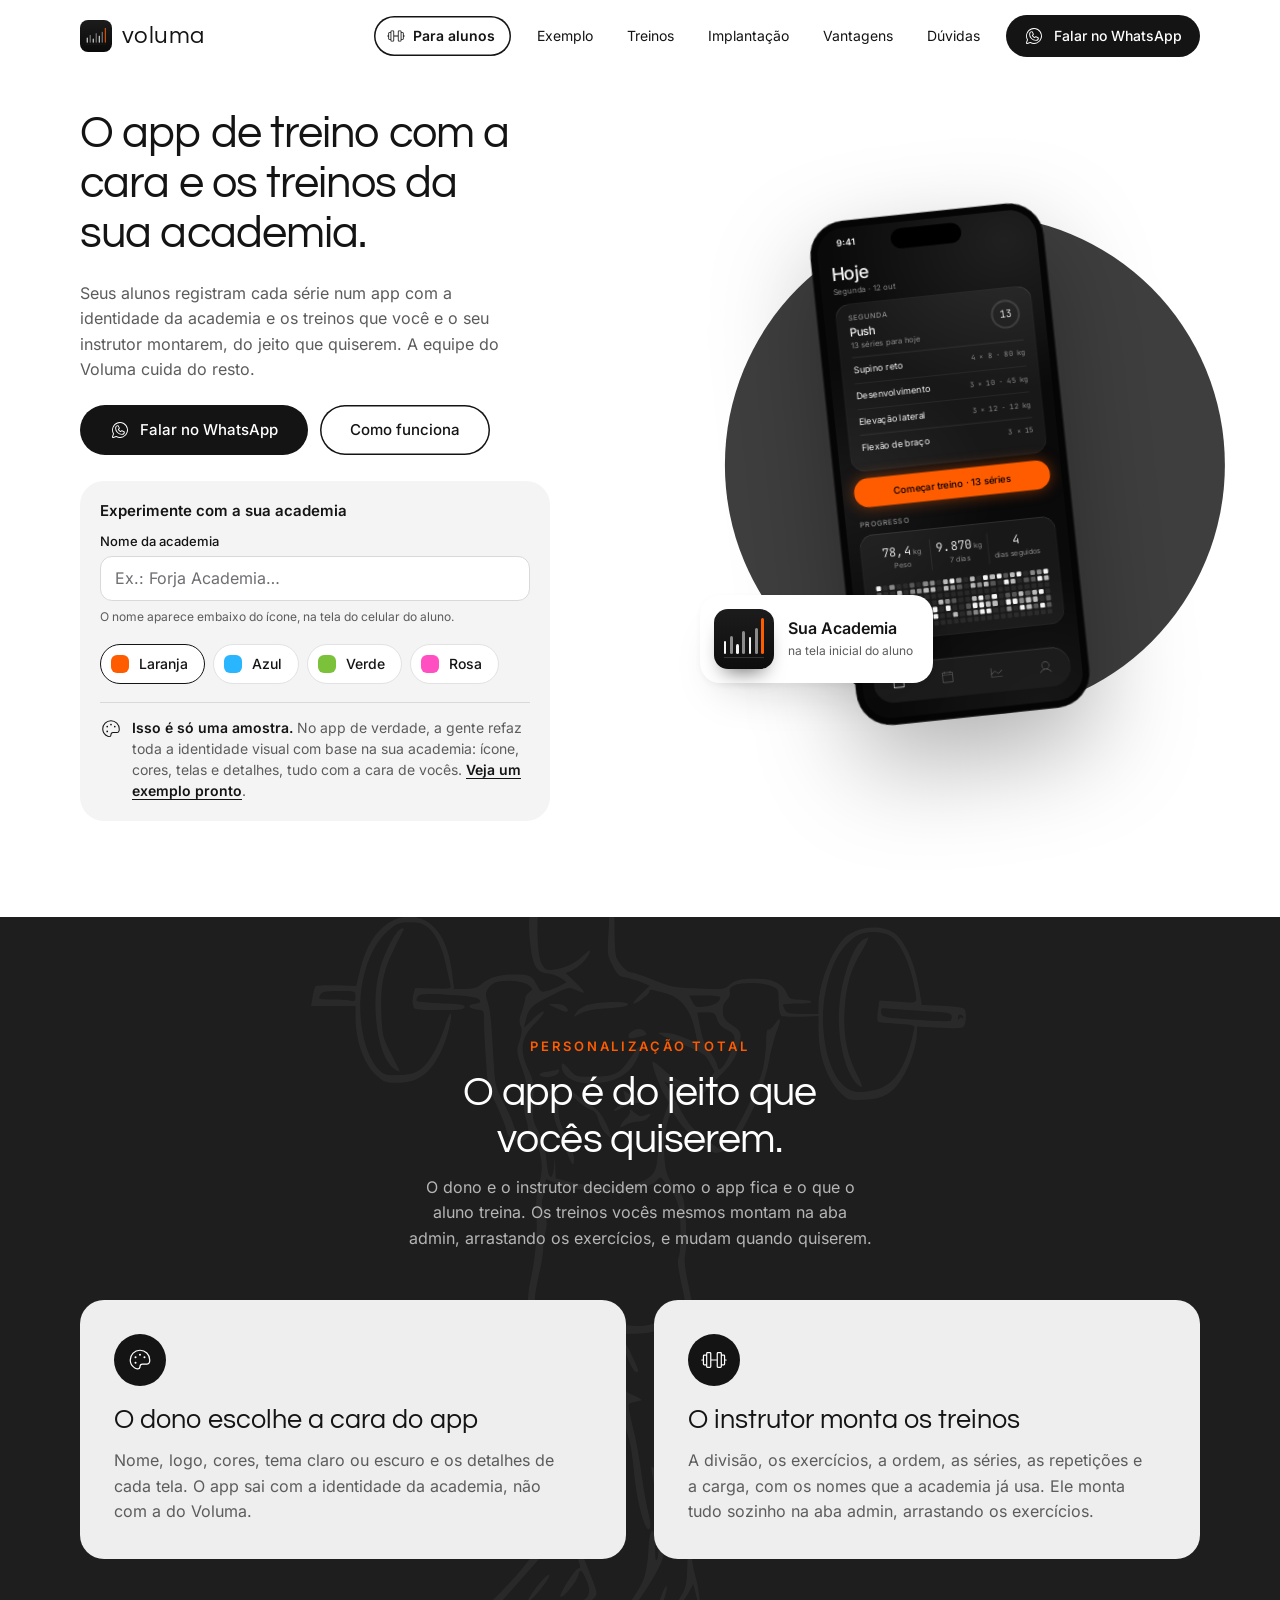
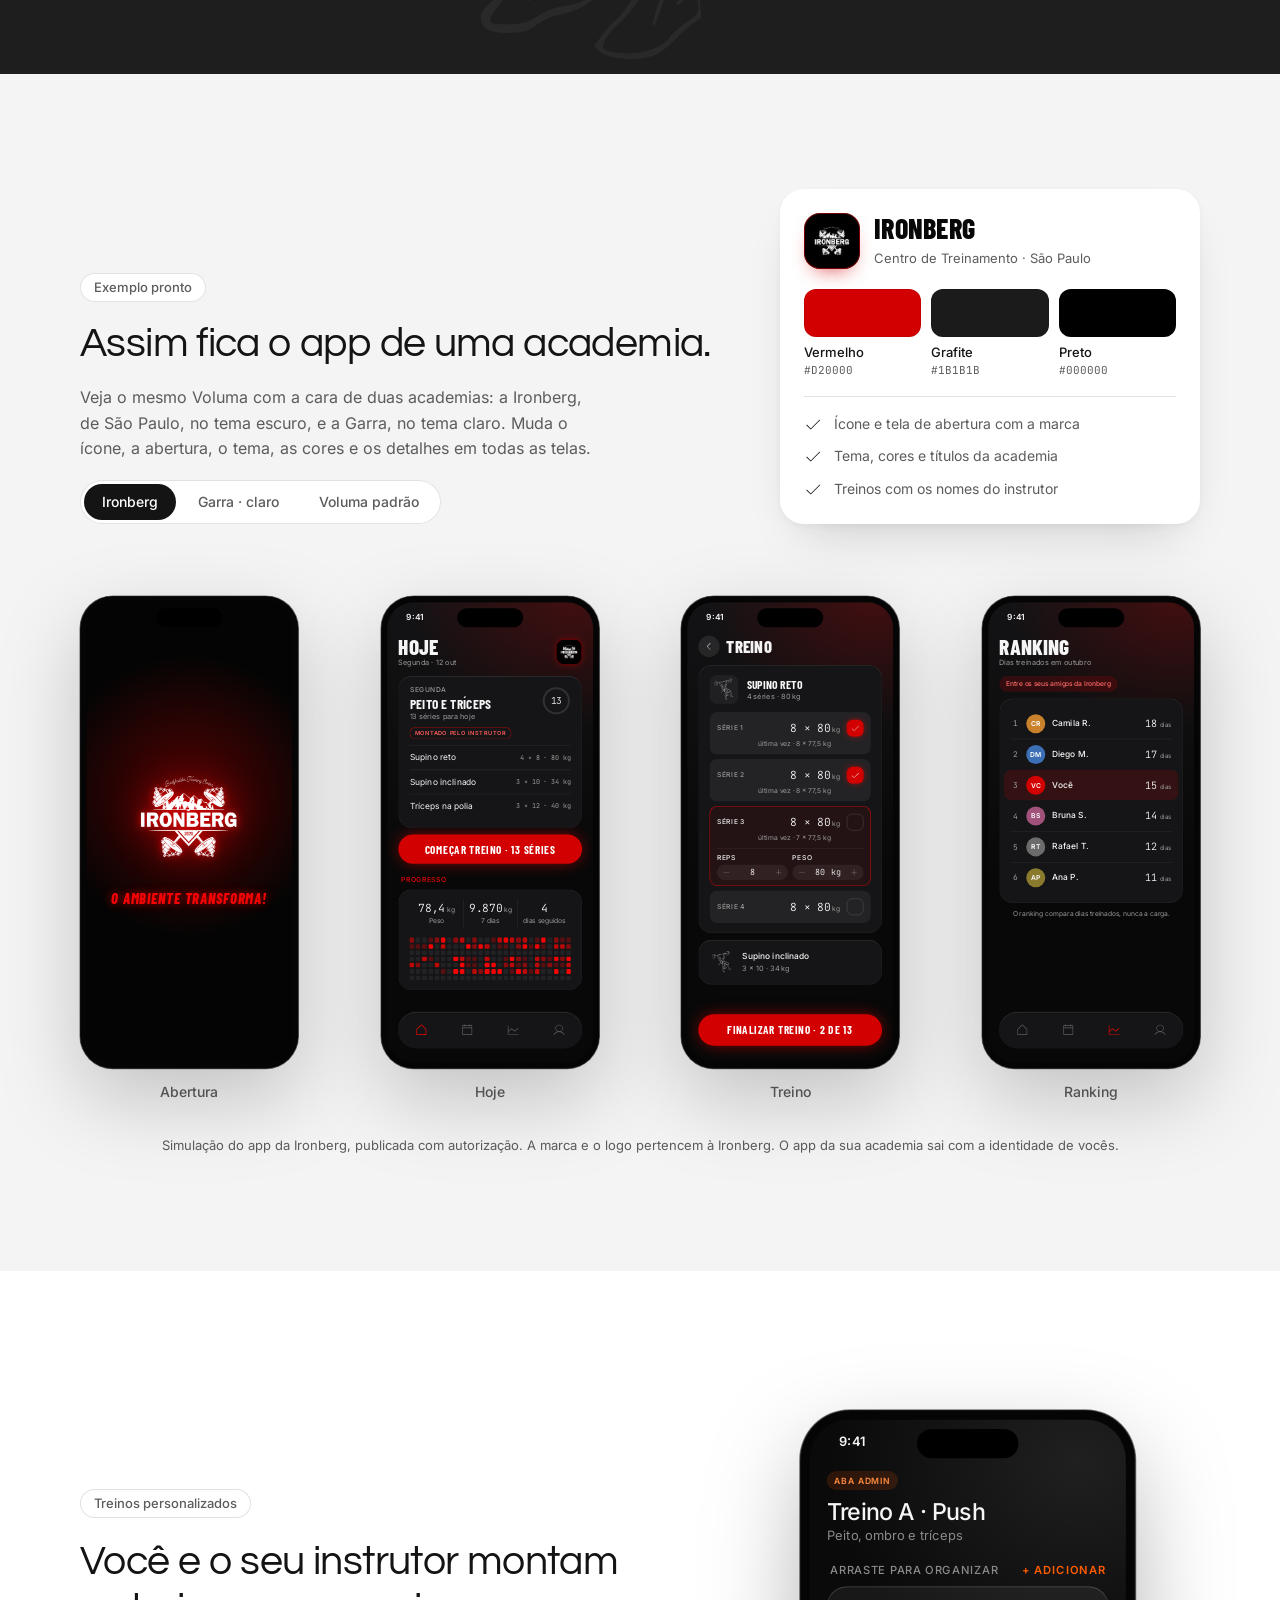
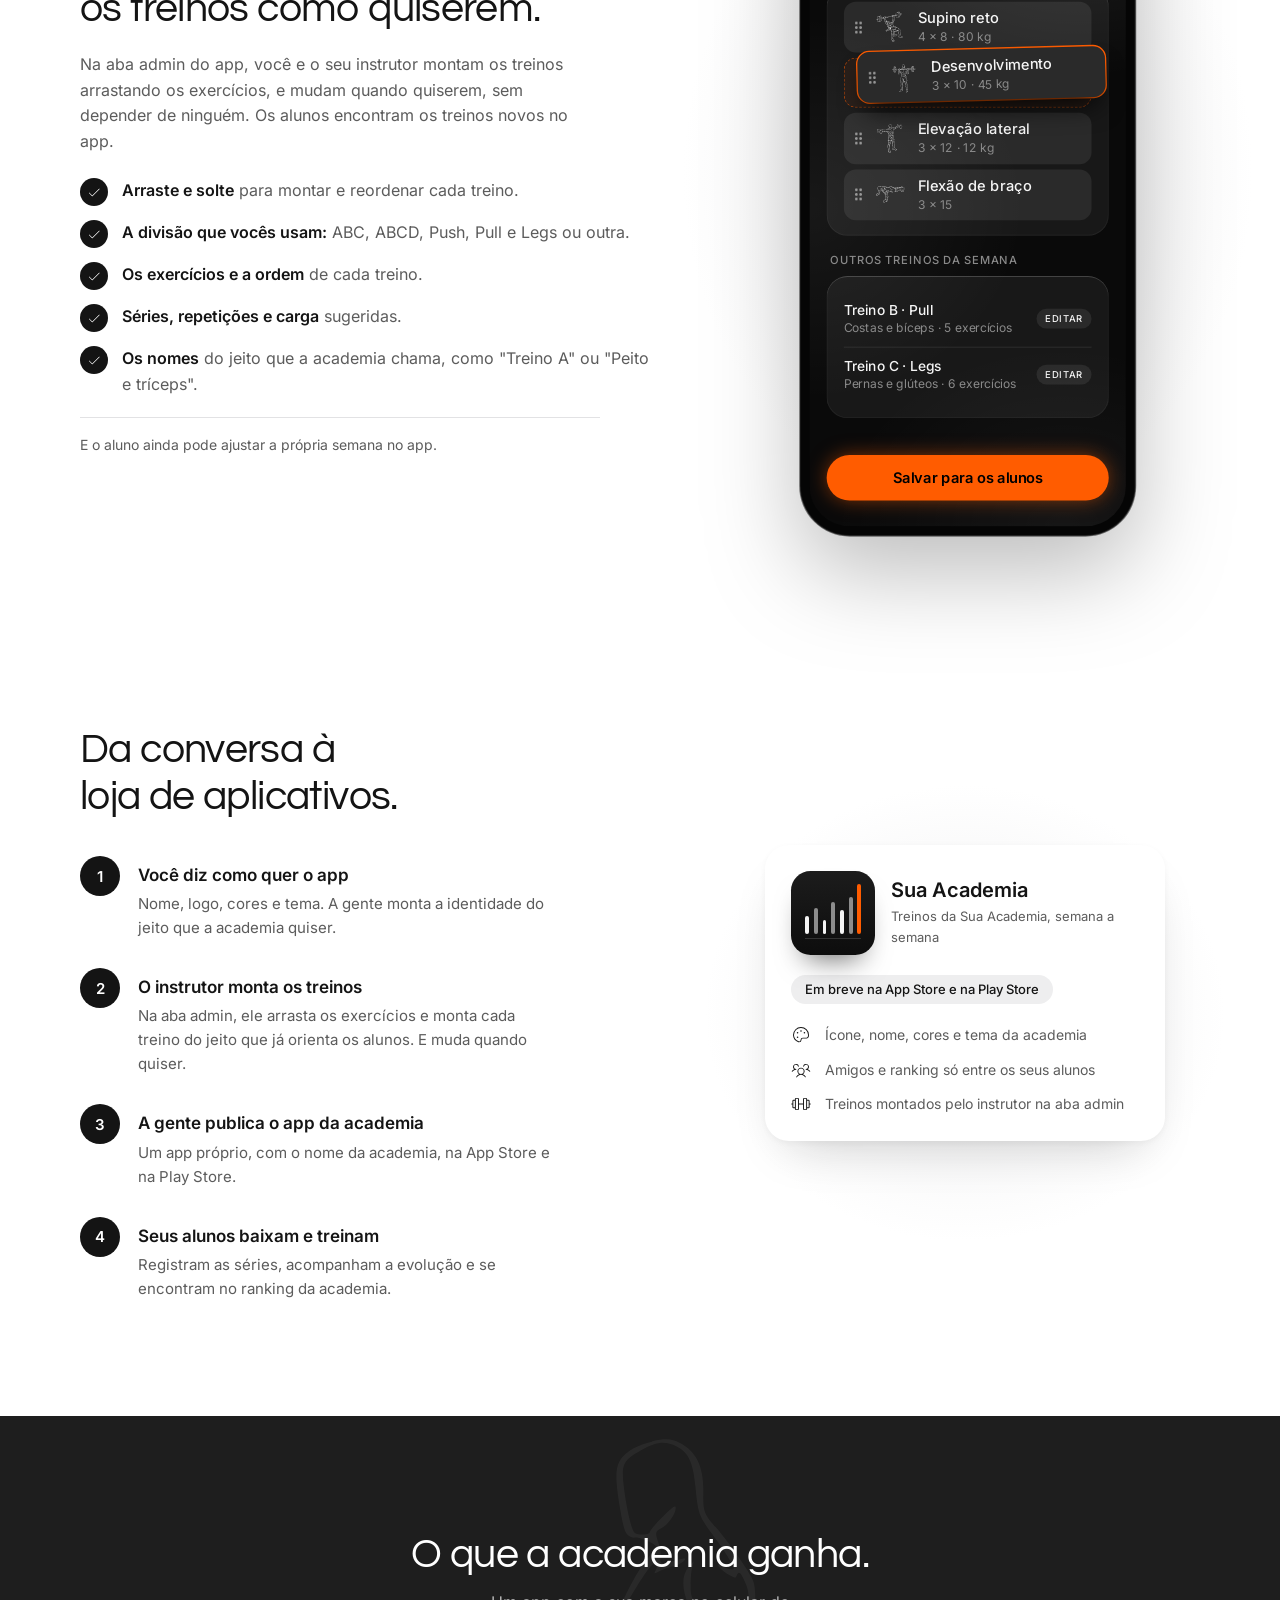
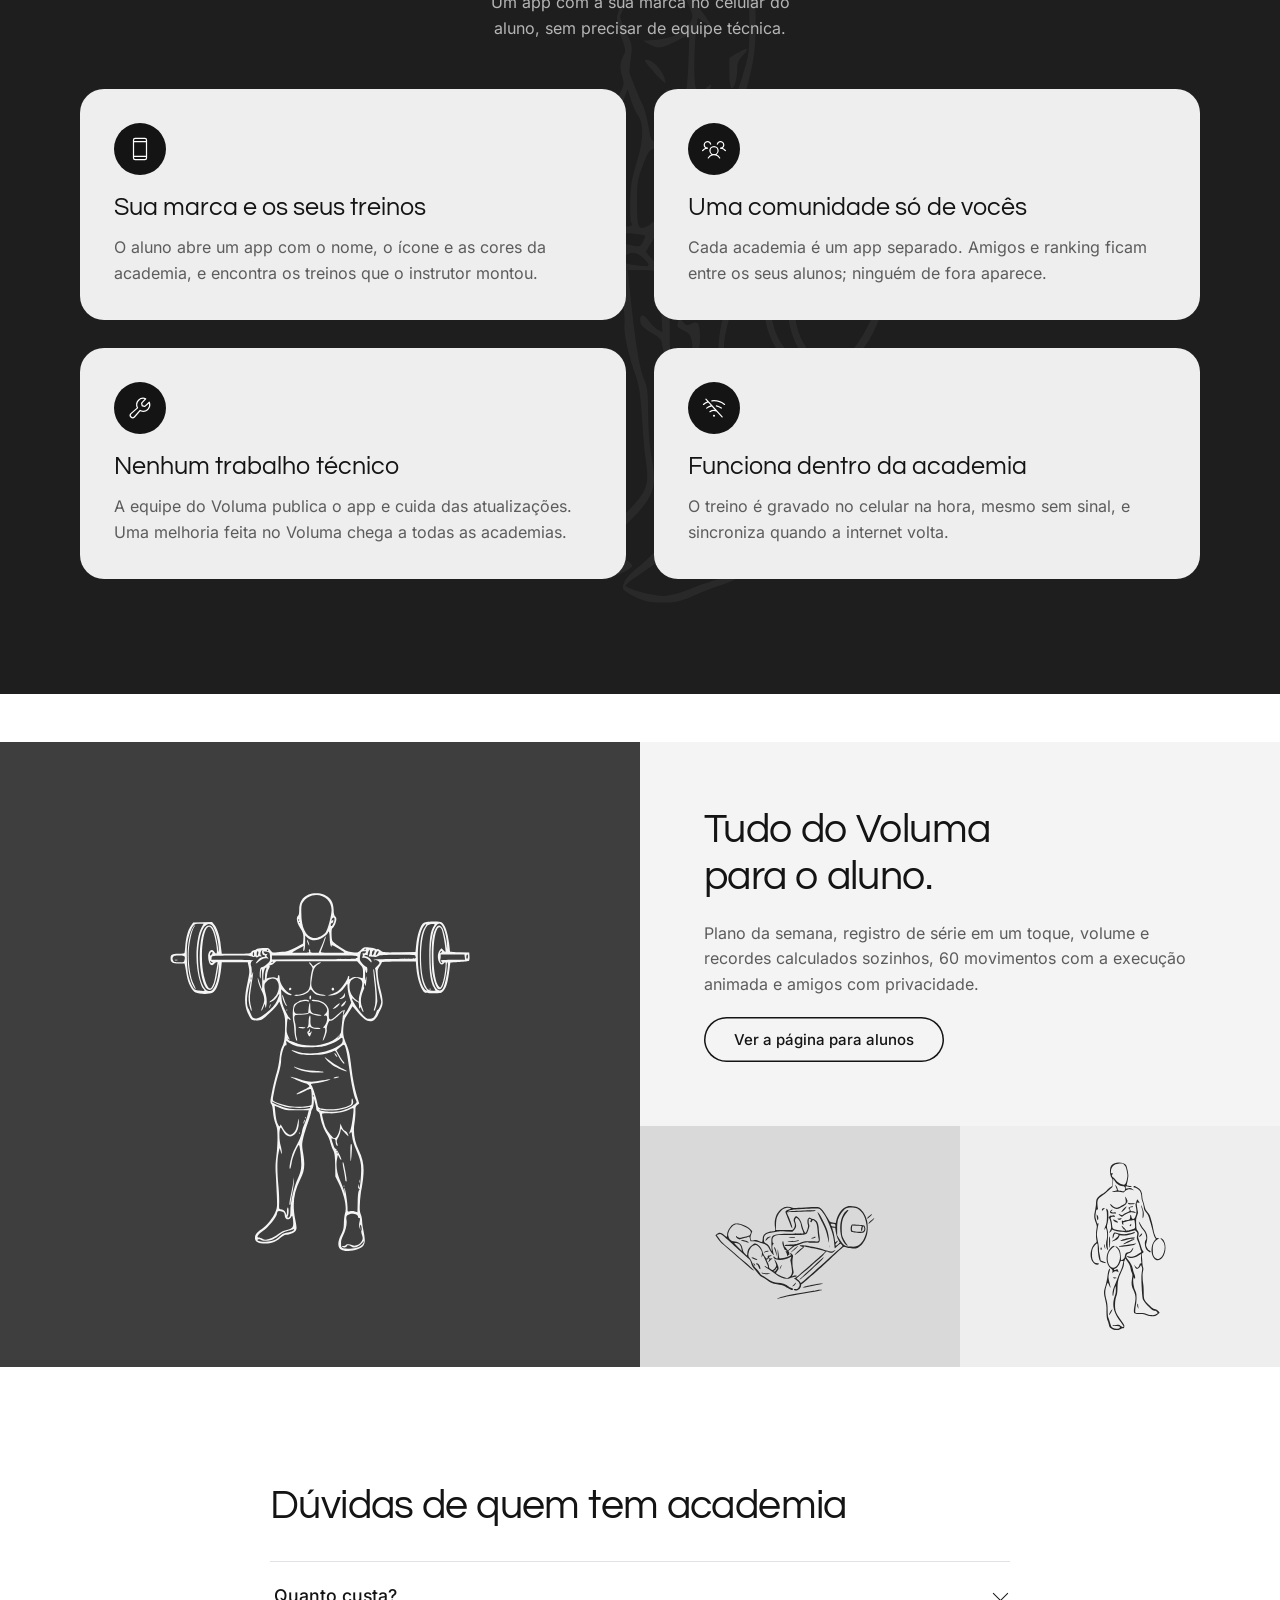
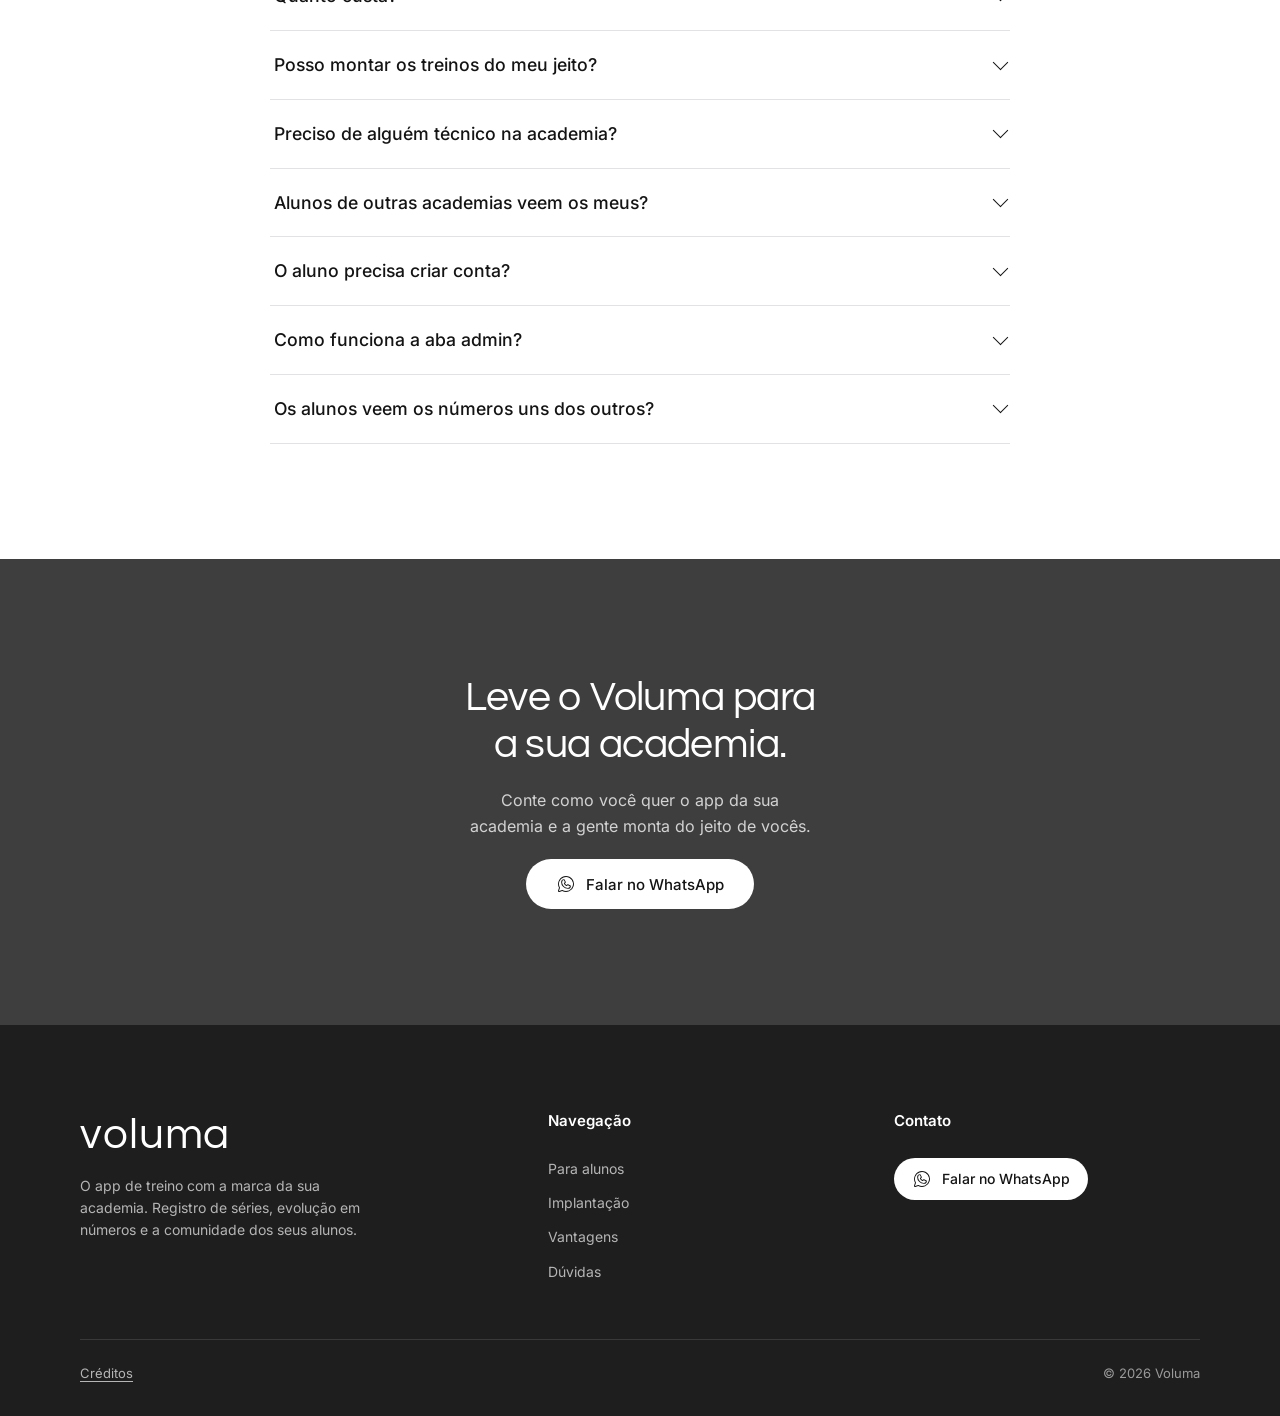
==== commit 9cfa2e26: "Troca 'Google Play' por 'Play Store' em todo o site Co-Authored-By: Claude Opus 5.5 <noreply@anthrop" ====
--- a/academias.html
+++ b/academias.html
@@ -478,7 +478,7 @@
           <ol class="steps">
             <li><span class="num">1</span><div><h3>Você diz como quer o app</h3><p>Nome, logo, cores e tema. A gente monta a identidade do jeito que a academia quiser.</p></div></li>
             <li><span class="num">2</span><div><h3>O instrutor monta os treinos</h3><p>Na aba admin, ele arrasta os exercícios e monta cada treino do jeito que já orienta os alunos. E muda quando quiser.</p></div></li>
-            <li><span class="num">3</span><div><h3>A gente publica o app da academia</h3><p>Um app próprio, com o nome da academia, na App Store e no Google Play.</p></div></li>
+            <li><span class="num">3</span><div><h3>A gente publica o app da academia</h3><p>Um app próprio, com o nome da academia, na App Store e na Play Store.</p></div></li>
             <li><span class="num">4</span><div><h3>Seus alunos baixam e treinam</h3><p>Registram as séries, acompanham a evolução e se encontram no ranking da academia.</p></div></li>
           </ol>
         </div>
@@ -491,7 +491,7 @@
                 <small data-gym-sub>Treinos da Sua Academia, semana a semana</small>
               </div>
             </div>
-            <span class="listing__badge">Em breve na App Store e no Google Play</span>
+            <span class="listing__badge">Em breve na App Store e na Play Store</span>
             <ul>
               <li><svg aria-hidden="true"><use href="#i-palette"/></svg><span>Ícone, nome, cores e tema da academia</span></li>
               <li><svg aria-hidden="true"><use href="#i-users-three"/></svg><span>Amigos e ranking só entre os seus alunos</span></li>
